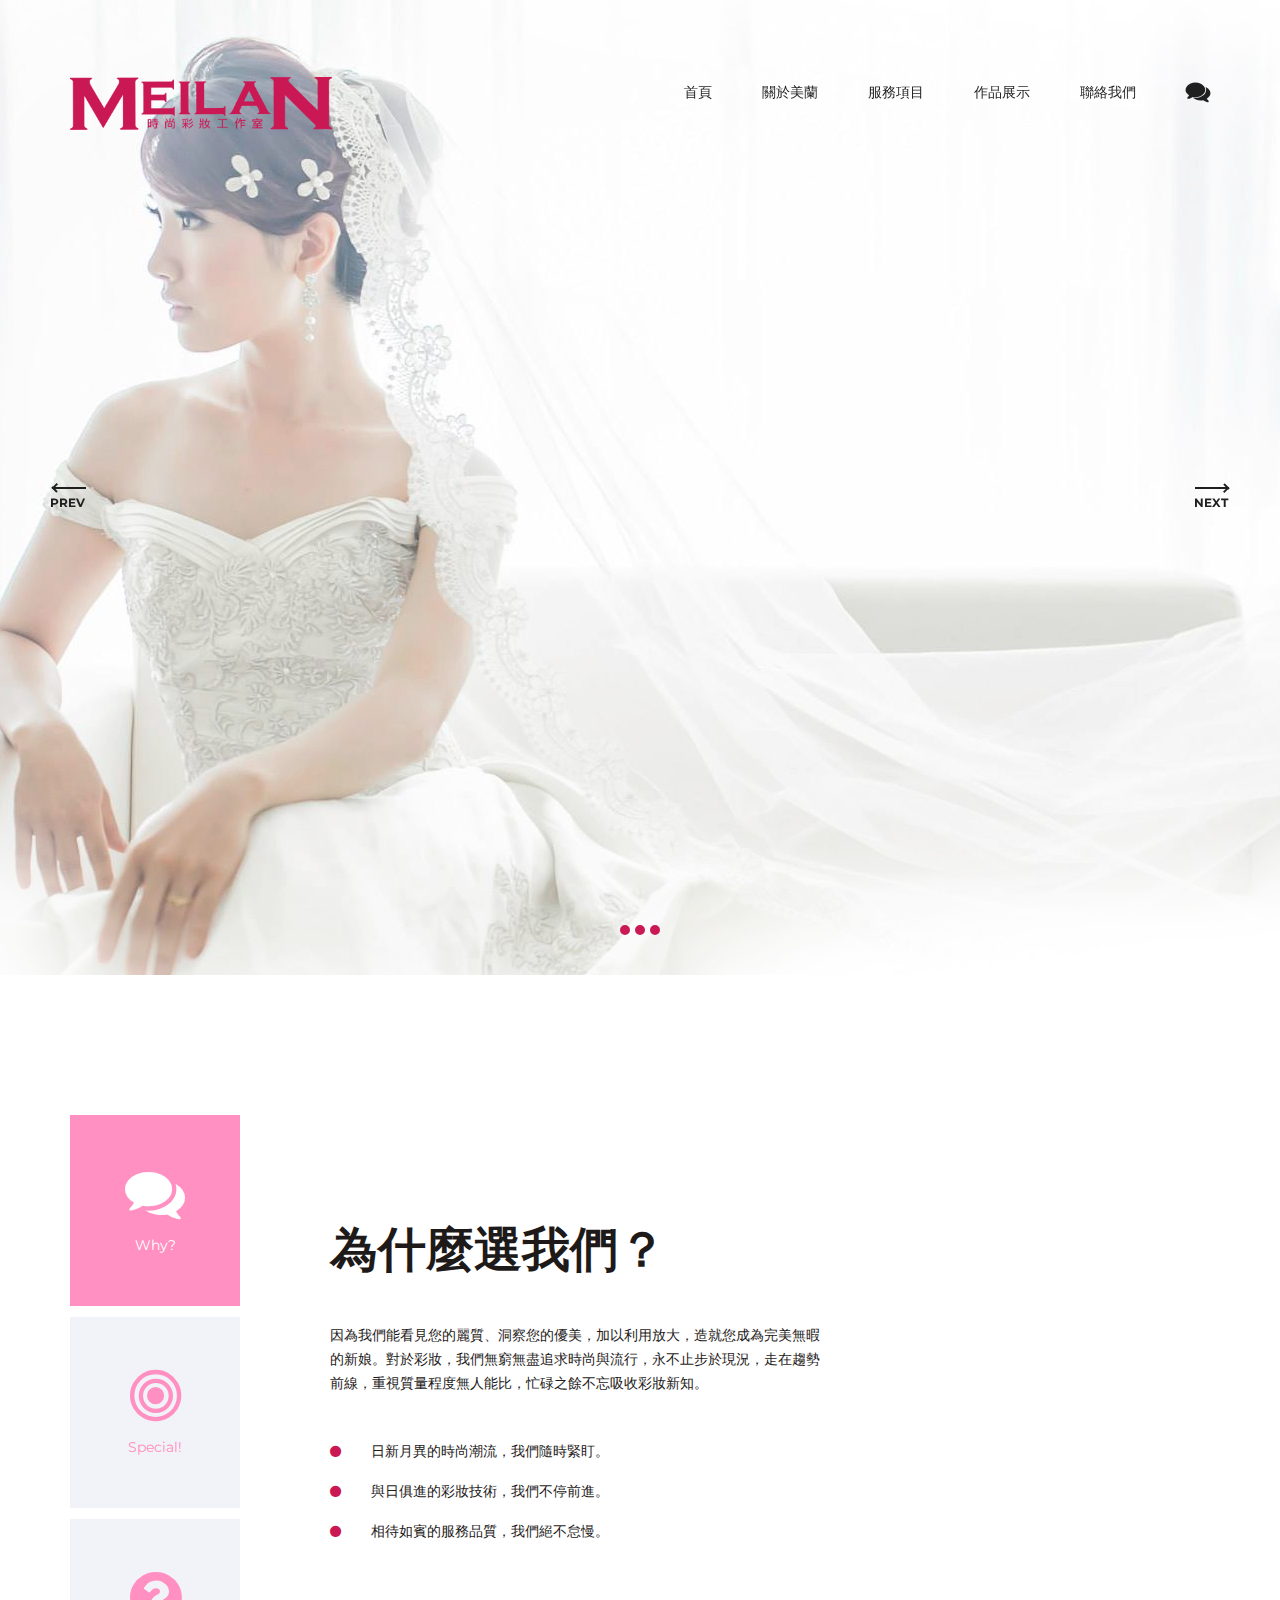
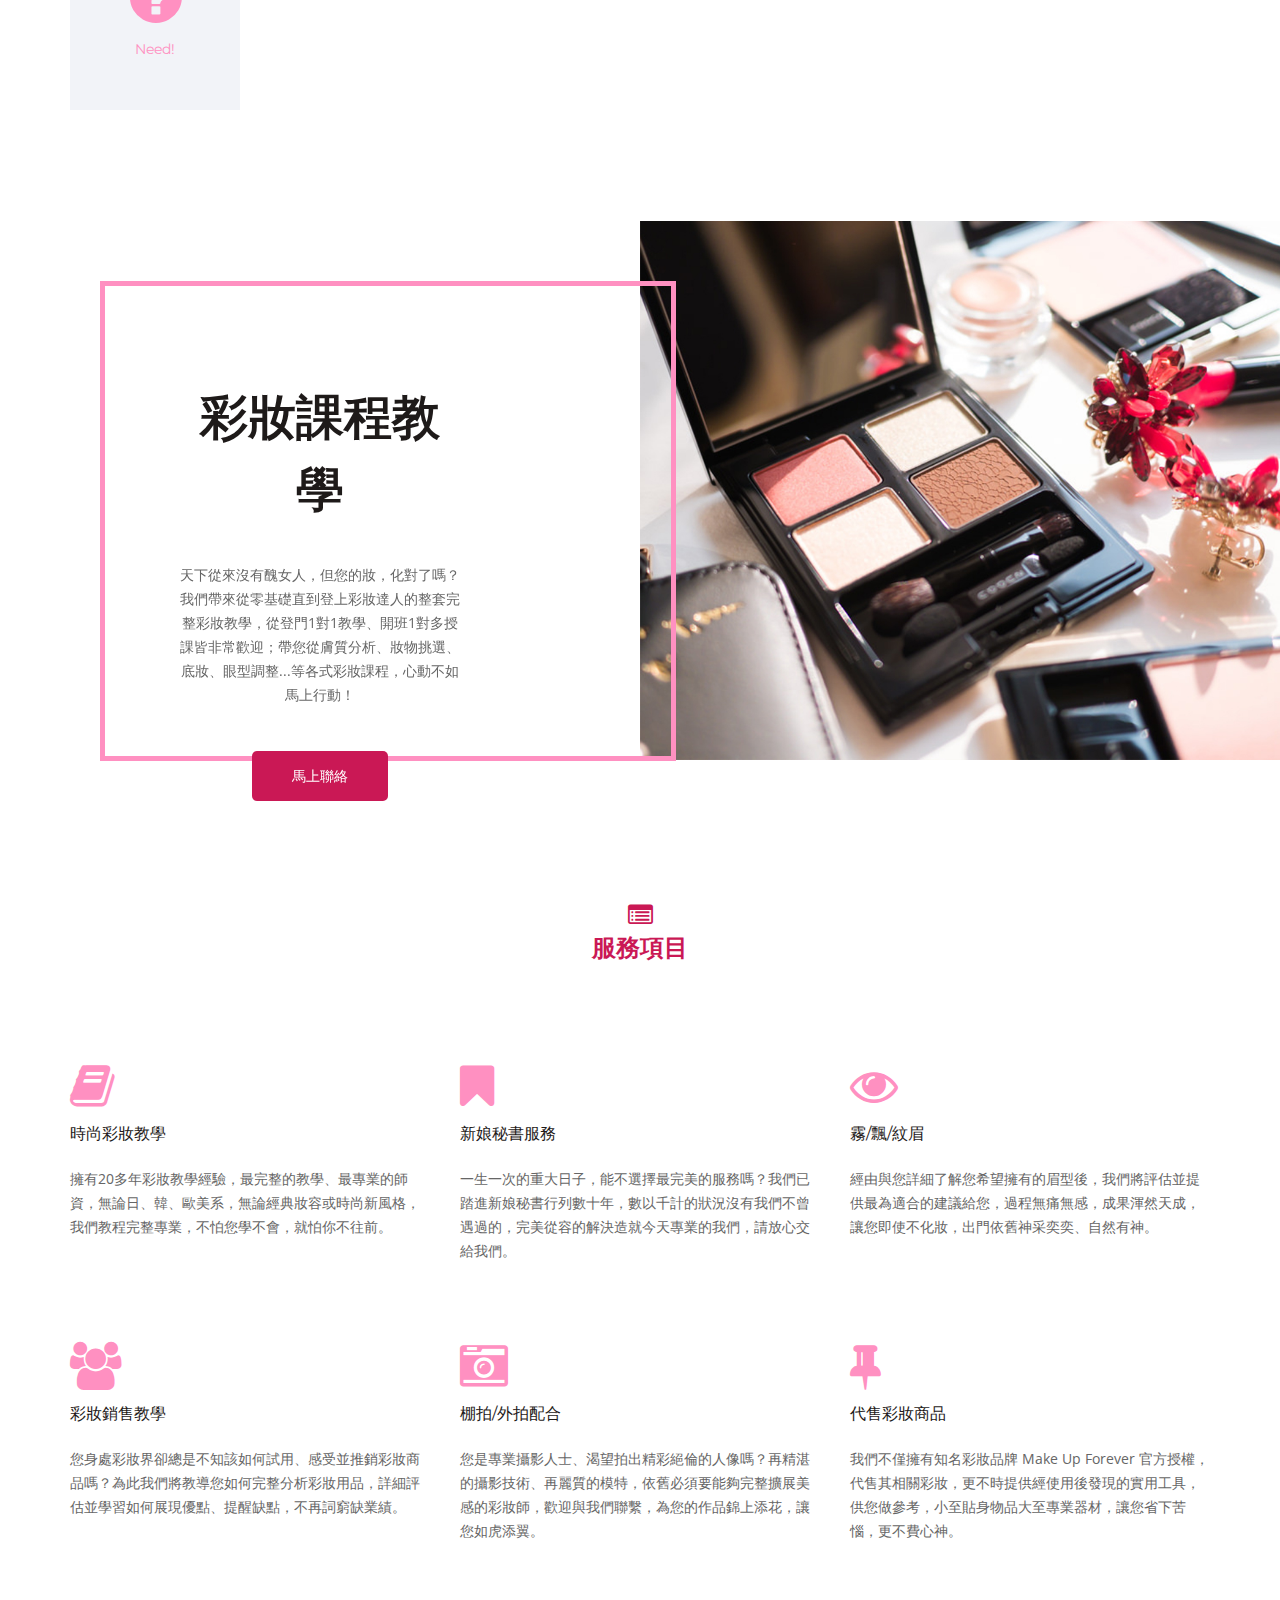
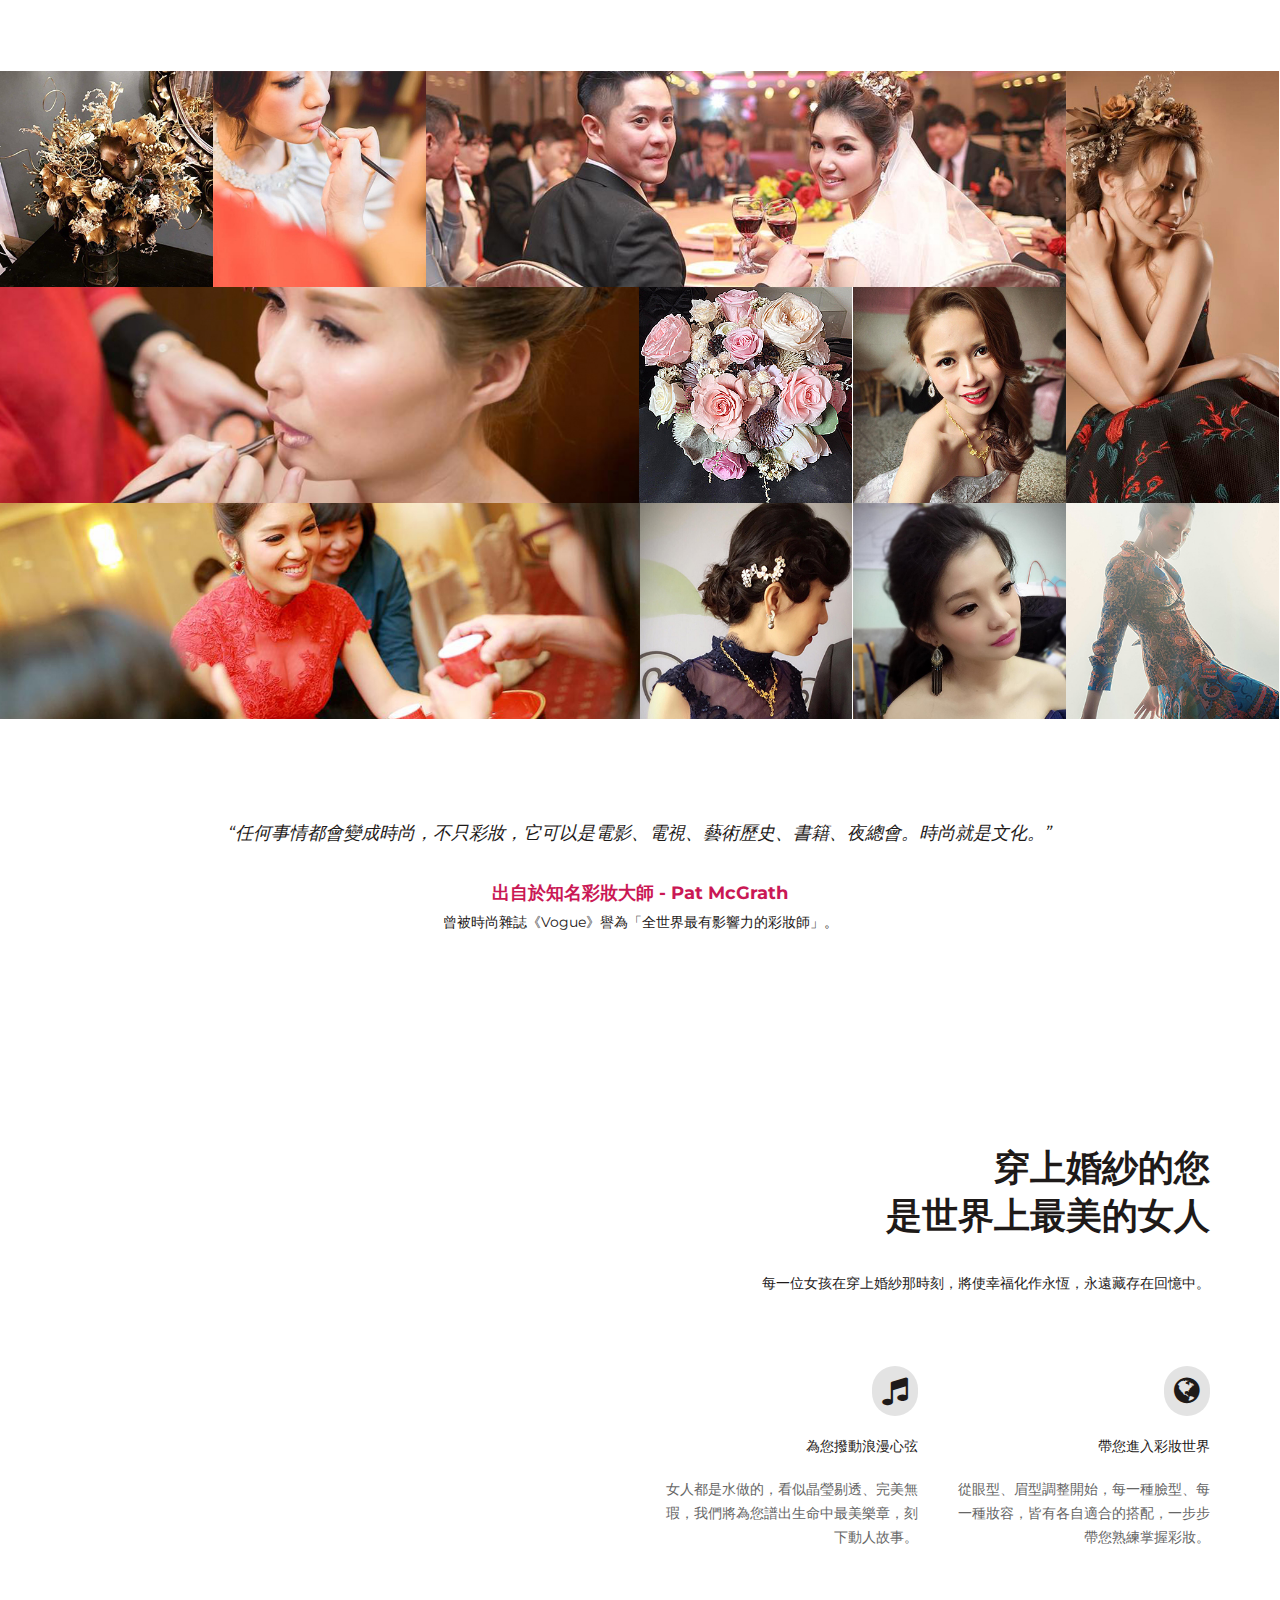
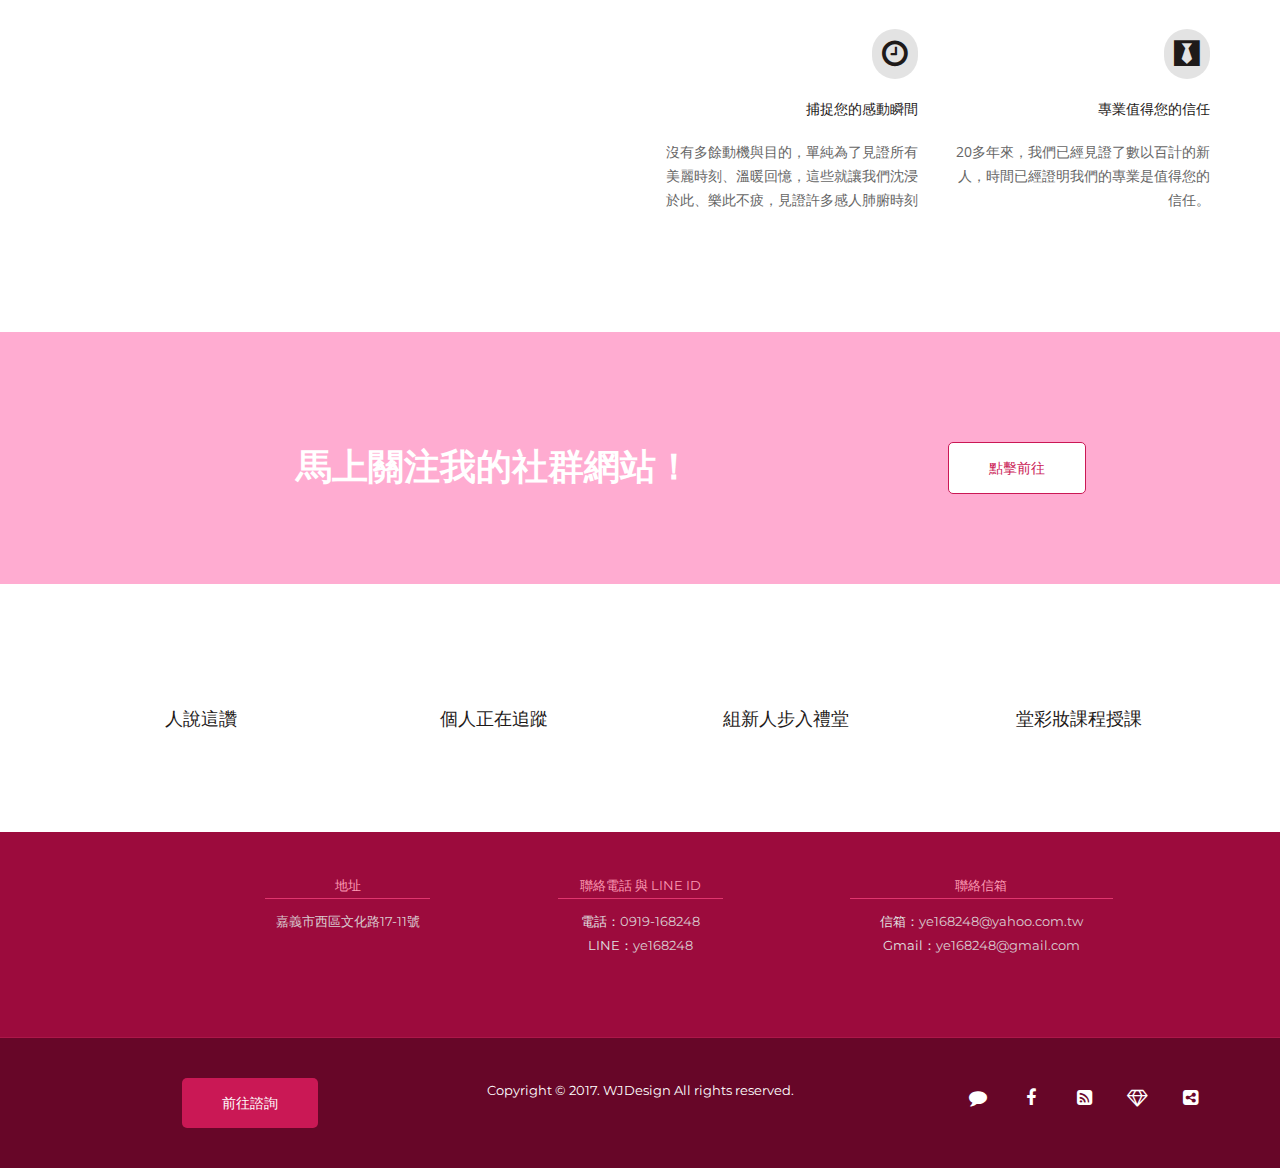
==== index.html @ b815ce02 "v1.02.1 1.去除多餘連結 2.修正文字hover樣式" ====
﻿<!doctype html>
<html>

<head>

    <meta charset="utf-8">
    <meta http-equiv="X-UA-Compatible" content="IE=edge">
    <meta name="viewport" content="width=device-width, initial-scale=1, maximum-scale=1, user-scalable=0">
    <meta name="keywords" content="彩妝，新娘秘書，新秘，新娘，新秘彩妝，美蘭，美蘭國際">
    <meta name="description" content="給全台灣期待獨一無二的新娘最精緻柔體貼的服務。">
    
    <title>美蘭國際婚紗彩妝設計</title>
    
    <!-- FAVICON AND APPLE TOUCH -->
    <link rel="shortcut icon" href="favicon.png">
	<link rel="apple-touch-icon-precomposed" sizes="180x180" href="apple-touch-180x180.png">
    
    <!-- FONTS -->
    <link rel="stylesheet" href="https://fonts.googleapis.com/css?family=Montserrat:400,700|Open+Sans:300,300i,400,400i,700,700i"> 
    
    <!-- BOOTSTRAP CSS -->
    <link rel="stylesheet" href="assets/bootstrap/css/bootstrap.min.css"> 
    
    <!-- FONT AWESOME -->
    <link rel="stylesheet" href="assets/fonts/fontawesome/css/font-awesome.min.css">
	
	<!-- BERLIN ICONS -->
    <link rel="stylesheet" href="assets/fonts/berlin-icons/css/berlin-icons.css"> 
    
    <!-- FANCYBOX -->
    <link rel="stylesheet" href="assets/plugins/fancybox/jquery.fancybox.css">
	
	<!-- REVOLUTION SLIDER -->
    <link rel="stylesheet" href="assets/plugins/revolutionslider/css/settings.css">
	<link rel="stylesheet" href="assets/plugins/revolutionslider/css/layers.css">
	<link rel="stylesheet" href="assets/plugins/revolutionslider/css/navigation.css">
    
    <!-- OWL Carousel -->
    <link rel="stylesheet" href="assets/plugins/owl-carousel/owl.carousel.css">
	<link rel="stylesheet" href="assets/plugins/owl-carousel/owl.transitions.css">
	
	<!-- YOUTUBE PLAYER -->
    <link rel="stylesheet" href="assets/plugins/ytplayer/css/jquery.mb.YTPlayer.min.css">
    
    <!-- ANIMATIONS -->
    <link rel="stylesheet" href="assets/plugins/animations/animate.min.css">
    
    <!-- CUSTOM & PAGES STYLE -->
    <link rel="stylesheet" href="assets/css/custom.css">
    <link rel="stylesheet" href="assets/css/pages-style.css">
    
    <!-- STYLE SWITCHER -->
    <link rel="stylesheet" href="assets/plugins/theme-options/theme-options.css">  
    
    <!-- ALTERNATIVE STYLES -->
    <link rel="stylesheet" href="#" data-style="styles">
    

</head>

<body>

	<div id="main-container">
        
        <!-- HEADER -->
        <header id="header">
            
            <div class="container">
                <div class="row">
                    <div class="col-sm-3">
                        
                        <!-- LOGO -->
						<div id="logo">
							<a href="index.html">
								<img src="assets/images/logo.png" alt="">
							</a>
						</div><!-- LOGO -->
                        
                    </div><!-- col -->
                    <div class="col-sm-9">
						
						<!-- MENU --> 
                        <nav>
                            <a id="mobile-menu-button" href="#">=</a>           
                            <ul class="menu clearfix" id="menu">
                                <li><a href="index.html">首頁</a></li>
                                <li><a href="" data-toggle="modal" data-target="#sliderModal">關於美蘭</a></li>
								<li><a href="#section-2">服務項目</a></li>
								<li><a href="#isotope">作品展示</a></li>
								<li><a href="#section-6">聯絡我們</a></li>
								<li class="search">
									<a href="#" class="" data-toggle="modal" data-target="#myModal"><i class="fa fa-comments"></i></a>
									<!-- <div id="search-form-container"> -->
										<!-- <form action="#" id="search-form">
											<iframe src="https://docs.google.com/forms/d/e/1FAIpQLSfN4t8MAKmDRzywm40Zom-I-PSuwtNmtee_IhpUbeAs1rxovg/viewform?embedded=true" width="760" height="500" frameborder="0" marginheight="0" marginwidth="0">載入中…</iframe> -->
											<!-- <input type="search" placeholder="Enter keywords..." name="search" id="search">
											<input type="submit" value="" id="search-submit"> -->
										<!-- </form> -->
									<!-- </div> -->
								</li>
                            </ul>
                    	</nav>
                    
                    </div><!-- col -->
                </div><!-- row -->
            </div><!-- container -->    
                    
        </header><!-- HEADER -->
        
        <!-- CONTENT -->
        
		<div id="page-content">

			<div class="rev_slider_wrapper">
                <div class="rev_slider" data-version="5.0">
                    <ul>
						
                        <li data-transition="fade">
						
							<img src="images/index/revolution-slider/1920x975-1.jpg" alt="">

							<!-- <div class="tp-caption"
								 data-x="left"
								 data-y="bottom"
								 data-speed="700"
								 data-start="1000"
								 data-voffset="-80"
								 data-hoffset="-355"
								 data-transform_in="opacity:0;s:400;"
                                 data-transform_out="opacity:0;s:400;">
								 <img src="images/index/revolution-slider/slide-1-image-1.png" alt="">
							</div> -->
						
							<div class="tp-caption subtitle"
								 data-x="right"
								 data-y="370"
								 data-speed="700"
								 data-start="1400"
								 data-hoffset="60"
								 data-transform_in="y:-100px;opacity:0;s:400;"
                                 data-transform_out="y:-100px;opacity:0;s:400;">
								 時尚美學
							</div>
							
							<div class="tp-caption subtitle2"
								 data-x="right"
								 data-y="490"
								 data-speed="700"
								 data-start="1800"
								 data-hoffset="60"
								 data-transform_in="y:100px;opacity:0;s:400;"
                                 data-transform_out="y:100px;opacity:0;s:400;">
								 共譜唯美的世紀婚禮
							</div>
							
							<div class="tp-caption title tp-resizeme"
								 data-x="right"
								 data-y="420"
								 data-speed="700"
								 data-start="2200"
								 data-hoffset="60"
								 data-transform_in="x:[105%];z:0;rX:45deg;rY:0deg;rZ:90deg;sX:1;sY:1;skX:0;skY:0;s:400;e:Power4.easeInOut;" 
								 data-transform_out="y:[100%];s:1000;e:Power2.easeInOut;s:1000;e:Power2.easeInOut;" 
								 data-mask_in="x:0px;y:0px;s:inherit;e:inherit;" 
								 data-mask_out="x:inherit;y:inherit;s:inherit;e:inherit;" 
								 data-splitin="chars" 
								 data-splitout="none" 
								 data-responsive_offset="on" 
								 data-elementdelay="0.05">
								 完美呈現夢幻妝感
							</div>
						
							<div class="tp-caption tp-shape tp-shapewrapper  tp-resizeme"
								 id="shape-1-layer" 
								 data-x="right" 
								 data-y="310" 
								 data-speed="700"
								 data-start="2500"
								 data-hoffset="30"
								 data-width="735"
								 data-height="260"
								 data-whitespace="nowrap"
								 data-transform_idle="o:1;"
								 data-transform_in="x:-450px;opacity:0;s:400;"
                                 data-transform_out="opacity:0;s:400;"
								 data-responsive_offset="on" 
							 
								style="z-index: 9;
								background-color: transparent;">		
							</div>
							
							<div class="tp-caption"
								 data-x="right"
								 data-y="590"
								 data-speed="700"
								 data-start="3500"
								 data-hoffset="30"
								 data-transform_in="y:100px;opacity:0;s:400;"
                                 data-transform_out="y:100px;opacity:0;s:400;">
								 <a class="btn btn-default" data-toggle="modal" data-target="#sliderModal">詳細內容</a>
							</div>
                                                        
                        </li>
						<li data-transition="fade">
						
							<img src="images/index/revolution-slider/1920x975-2.jpg" alt="">

							<div class="tp-caption subtitle"
								 data-x="right"
								 data-y="340"
								 data-speed="700"
								 data-start="1000"
								 data-hoffset="30"
								 data-transform_in="y:-100px;opacity:0;s:400;"
                                 data-transform_out="y:-100px;opacity:0;s:400;">
								 量身打造
							</div>
							
							<div class="tp-caption text text-right"
								 data-x="right"
								 data-y="470"
								 data-speed="700"
								 data-start="1400"
								 data-hoffset="30"
								 data-transform_in="y:100px;opacity:0;s:400;"
                                 data-transform_out="y:100px;opacity:0;s:400;">
								 每個女孩，都有屬於自己的故事。<br/>
								 而每個故事，都值得被呵護對待。<br/>
								 請放心牽起我們，讓我們細心寫下您的故事。
							</div>
							
							<div class="tp-caption title-large tp-resizeme"
								 data-x="right"
								 data-y="380"
								 data-speed="700"
								 data-start="1000"
								 data-hoffset="30"
								 data-transform_in="x:[105%];z:0;rX:45deg;rY:0deg;rZ:90deg;sX:1;sY:1;skX:0;skY:0;s:400;e:Power4.easeInOut;" 
								 data-transform_out="y:[100%];s:1000;e:Power2.easeInOut;s:1000;e:Power2.easeInOut;" 
								 data-mask_in="x:0px;y:0px;s:inherit;e:inherit;" 
								 data-mask_out="x:inherit;y:inherit;s:inherit;e:inherit;" 
								 data-splitin="chars" 
								 data-splitout="none" 
								 data-responsive_offset="on" 
								 data-elementdelay="0.05">
								 塑造最美新娘
							</div>

							<div class="tp-caption"
								 data-x="right"
								 data-y="590"
								 data-speed="700"
								 data-start="2500"
								 data-hoffset="30"
								 data-transform_in="y:100px;opacity:0;s:400;"
                                 data-transform_out="y:100px;opacity:0;s:400;">
								 <a class="btn btn-default" data-toggle="modal" data-target="#sliderModal">詳細內容</a>
							</div>
                                                        
                        </li>
						<li data-transition="fade">
						
							<img src="images/index/revolution-slider/1920x975-3.jpg" alt="">

							<!-- <div class="tp-caption"
								 data-x="right"
								 data-y="bottom"
								 data-hoffset="-200"
								 data-speed="700"
								 data-start="1000"
								 data-transform_in="opacity:0;s:400;"
                                 data-transform_out="opacity:0;s:400;">
								 <img src="images/index/revolution-slider/slide-3-image-1.png" alt="">
							</div> -->
							
							<div class="tp-caption subtitle"
								 data-x="left"
								 data-y="340"
								 data-speed="700"
								 data-start="1500"
								 data-hoffset="30"
								 data-transform_in="y:-100px;opacity:0;s:400;"
                                 data-transform_out="y:-100px;opacity:0;s:400;">
								 動人樂章
							</div>

							<div class="tp-caption title-large tp-resizeme"
								 data-x="left"
								 data-y="400"
								 data-speed="700"
								 data-start="1200"
								 data-hoffset="30"
								 data-transform_in="x:[105%];z:0;rX:45deg;rY:0deg;rZ:90deg;sX:1;sY:1;skX:0;skY:0;s:400;e:Power4.easeInOut;" 
								 data-transform_out="y:[100%];s:1000;e:Power2.easeInOut;s:1000;e:Power2.easeInOut;" 
								 data-mask_in="x:0px;y:0px;s:inherit;e:inherit;" 
								 data-mask_out="x:inherit;y:inherit;s:inherit;e:inherit;" 
								 data-splitin="chars" 
								 data-splitout="none" 
								 data-responsive_offset="on" 
								 data-elementdelay="0.05">
								 讓我們攜手創造
							</div>

							<div class="tp-caption"
								 data-x="left"
								 data-y="555"
								 data-speed="700"
								 data-start="2500"
								 data-hoffset="30"
								 data-transform_in="y:100px;opacity:0;s:400;"
                                 data-transform_out="y:100px;opacity:0;s:400;">
								 <a class="btn btn-default" data-toggle="modal" data-target="#sliderModal">詳細內容</a>
							</div>
                                                        
                        </li>
						
					</ul>
				</div><!-- rev_slider -->
			</div><!-- rev_slider_wrapper -->
			
			<section class="full-section parallax" id="section-1" data-stellar-background-ratio="0.1">
			
				<div class="full-section-container">
					
					<div class="container">
						<div class="row">
							<div class="col-md-8">
								
								<div class="vertical-tabs">
								
									<div class="row">
										<div class="col-sm-3">
									
											<ul class="nav nav-tabs">
												<li class="active">
													<a data-toggle="tab" href="#tab-2-1">
														<i class="fa fa-comments"></i>
														<h6>Why?</h6>
													</a>
												</li>
												<li>
													<a data-toggle="tab" href="#tab-2-2">
														<i class="fa fa-bullseye"></i>
														<h6>Special!</h6>
													</a>
												</li>
												<li>
												<a data-toggle="tab" href="#tab-2-3">
													<i class="fa fa-question-circle"></i>
													<h6>Need!</h6>
												</a>
												</li>
											</ul>  
										
										</div><!-- col -->
										<div class="col-sm-offset-1 col-sm-8">
					
											<div class="tab-content">
												<div id="tab-2-1" class="tab-pane fade in active">
													
													<br>
													
													<br>
											
													<h1>為什麼選我們？</h1>
													
													<br>
													
													<p>因為我們能看見您的麗質、洞察您的優美，加以利用放大，造就您成為完美無暇的新娘。對於彩妝，我們無窮無盡追求時尚與流行，永不止步於現況，走在趨勢前線，重視質量程度無人能比，忙碌之餘不忘吸收彩妝新知。</p>

													<br>
													
													<ul class="bullet-list">
														<li>日新月異的時尚潮流，我們隨時緊盯。</li>
														<li>與日俱進的彩妝技術，我們不停前進。</li>
														<li>相待如賓的服務品質，我們絕不怠慢。</li>
													</ul>
														
												</div><!-- tab-pane -->
												<div id="tab-2-2" class="tab-pane fade">
													
													<br>
													
													<br>
											
													<h1>獨一無二的你</h1>
													
													<br>
													
													<p>每一位新娘，都有獨一無二的故事、獨一無二的願望、獨一無二的未來，為了如此獨特的您，我們也將全力獻上獨一無二的服務、獨一無二的造型、獨一無二的回憶給您。</p>
														
												</div><!-- tab-pane -->
												<div id="tab-2-3" class="tab-pane fade">   
													
													<br>
													
													<br>
											
													<h1>彩妝須知</h1>
													
													<br>
													
													<p>彩妝設計師告訴你，你必須：</p>
													
													<br>
													
													<ul class="bullet-list">
														<li>先觀察、再分析，才上妝</li>
														<li>每日至少1小時觀看國外彩妝資訊。</li>
														<li>減少使用修圖軟體，以真實妝感紀錄下自己能力的累積</li>
													</ul>
													
												</div><!-- tab-pane -->
											</div><!-- tab-content -->
											
										</div><!-- col -->
									</div><!-- row -->
								
								</div><!-- vertical-tabs -->
							
							</div><!-- col -->
						</div><!-- row -->
					</div><!-- container -->
					
				</div><!-- full-section-container -->
				
			</section><!-- full-section -->
			
			<div class="owl-carousel custom-content">
			
				<section id="section-2">

					<div class="slider-left-side">
		
						<h1>彩妝課程教學</h1>
						
						<br>
						
						<p>天下從來沒有醜女人，但您的妝，化對了嗎？<br/>我們帶來從零基礎直到登上彩妝達人的整套完整彩妝教學，從登門1對1教學、開班1對多授課皆非常歡迎；帶您從膚質分析、妝物挑選、底妝、眼型調整...等各式彩妝課程，心動不如馬上行動！</p>
						
						<br>
						
						<a class="btn btn-default" href="#" data-toggle="modal" data-target="#myModal">馬上聯絡</a>

					</div><!-- slider-left-side -->
					
					<div class="slider-right-side">
							
						<img alt="" src="images/index/1045x880-1.jpg">
					
					</div> <!-- slider-right-side -->		

				</section>
			
				<section id="section-3">

					<div class="slider-left-side">
		
						<h1>新娘秘書服務</h1>
						
						<br>
						
						<p>"在這一生一次的重大日子裡，不許任何意外打擾您"，從事10多年專業的老師從頭為您打理，隨時待命保護您、呵護您，任何狀況全都在我們掌控之中，請放心將自己交給我們。</p>
						
						<br>
						
						<a class="btn btn-default" href="#" data-toggle="modal" data-target="#myModal">馬上聯絡</a>

					</div><!-- slider-left-side -->
					
					<div class="slider-right-side">
							
						<img alt="" src="images/index/1045x880-2.jpg">
					
					</div> <!-- slider-right-side -->		

				</section>
			
				<section id="section-4">
						
					<div class="slider-left-side">
		
						<h1>霧眉&紋眉</h1>
						
						<br>
						
						<p>常常被認為妝前無精打采嗎？或您天生眉毛毛流旺盛嗎？天生旺盛的眉毛，毛根大多較粗較硬，導致眉毛過度死黑；無論您是否不化妝就非常無神，又或是毛流狂妄不受控，我們都能為您找到最為適合的眉型，搭配無痛感麻藥，讓您即刻擁有完美眉型。</p>
						<!-- <p>"工欲善其事，必先利其器"，無論您身在新娘秘書行列、又或是自行練習操作、甚至僅個人使用，再好的功夫依舊需要得心應手的工具才能發揮，但茫茫彩妝工具，什麼好什麼壞呢？為此我們不定時的提供謹慎篩選後的優質物品給您作參考，小至貼身物品大至專業器材，讓您省下苦惱，更不費心神。</p> -->
						
						<br>
						
						<a class="btn btn-default" href="#" data-toggle="modal" data-target="#myModal">馬上聯絡</a>

					</div><!-- slider-left-side -->
					
					<div class="slider-right-side">
							
						<img src="images/index/1045x880-3.jpg" alt="">
					
					</div> <!-- slider-right-side -->		

				</section><!-- full-section -->
			
			</div><!-- owl-carousel -->
			
			<br>
			
			<br>
			
			<br>
			
			<div class="container">
                <div class="row">
                    <div class="col-sm-12">
						
						<div class="headline">
						
							<i class="fa fa-list-alt"></i>
							<h3>服務項目</h3>
							
						</div><!-- headline -->
					
					</div><!-- col -->
				</div><!-- row -->
			</div><!-- container -->
			
			<div class="container">
                <div class="row">
                    <div class="col-sm-4">
						
						<div class="service-box style-1">
							
							<i class="fa fa-book"></i>
							
							<div class="service-box-content">
							
								<h5><a>時尚彩妝教學</a></h5>
								
								<p>擁有20多年彩妝教學經驗，最完整的教學、最專業的師資，無論日、韓、歐美系，無論經典妝容或時尚新風格，我們教程完整專業，不怕您學不會，就怕你不往前。</p>
							
							</div><!-- service-box-content -->
							
						</div><!-- service-box -->
					
					</div><!-- col -->
					 <div class="col-sm-4">
						
						<div class="service-box style-1">
							
							<i class="fa fa-bookmark"></i>
							
							<div class="service-box-content">
							
								<h5><a>新娘秘書服務</a></h5>
								
								<p>一生一次的重大日子，能不選擇最完美的服務嗎？我們已踏進新娘秘書行列數十年，數以千計的狀況沒有我們不曾遇過的，完美從容的解決造就今天專業的我們，請放心交給我們。</p>
							
							</div><!-- service-box-content -->
							
						</div><!-- service-box -->
					
					</div><!-- col -->
					 <div class="col-sm-4">
						
						<div class="service-box style-1">
							
							<i class="fa fa-eye"></i>
							
							<div class="service-box-content">
							
								<h5><a>霧/飄/紋眉</a></h5>
								
								<p>經由與您詳細了解您希望擁有的眉型後，我們將評估並提供最為適合的建議給您，過程無痛無感，成果渾然天成，讓您即使不化妝，出門依舊神采奕奕、自然有神。</p>
							
							</div><!-- service-box-content -->
							
						</div><!-- service-box -->
					
					</div><!-- col -->
				</div><!-- row -->
				
				<div class="row">
                    <div class="col-sm-4">
						
						<div class="service-box style-1">
							
							<i class="fa fa-users"></i>
							
							<div class="service-box-content">
							
								<h5><a>彩妝銷售教學</a></h5>
								
								<p>您身處彩妝界卻總是不知該如何試用、感受並推銷彩妝商品嗎？為此我們將教導您如何完整分析彩妝用品，詳細評估並學習如何展現優點、提醒缺點，不再詞窮缺業績。</p>
							
							</div><!-- service-box-content -->
							
						</div><!-- service-box -->
					
					</div><!-- col -->
					 <div class="col-sm-4">
						
						<div class="service-box style-1">
							
							<i class="fa fa-camera-retro"></i>
							
							<div class="service-box-content">
							
								<h5><a>棚拍/外拍配合</a></h5>
								
								<p>您是專業攝影人士、渴望拍出精彩絕倫的人像嗎？再精湛的攝影技術、再麗質的模特，依舊必須要能夠完整擴展美感的彩妝師，歡迎與我們聯繫，為您的作品錦上添花，讓您如虎添翼。</p>
							
							</div><!-- service-box-content -->
							
						</div><!-- service-box -->
					
					</div><!-- col -->
					<div class="col-sm-4">
						
						<div class="service-box style-1">
							
							<i class="fa fa-thumb-tack"></i>
							
							<div class="service-box-content">
							
								<h5><a>代售彩妝商品</a></h5>
								
								<p>我們不僅擁有知名彩妝品牌 Make Up Forever 官方授權，代售其相關彩妝，更不時提供經使用後發現的實用工具，供您做參考，小至貼身物品大至專業器材，讓您省下苦惱，更不費心神。</p>
							
							</div><!-- service-box-content -->
							
						</div><!-- service-box -->
					
					</div><!-- col -->
				</div><!-- row -->
			</div><!-- container -->
			
			<br>
			<br>
			
			<div id="isotope" class="isotope">
				
				<div class="isotope-item item-width-1">
					
					<div class="portfolio-item">
							
						<div class="portfolio-item-thumbnail">
								
							<img src="images/portfolio/345x350-1.jpg" alt="">
							
							<div class="portfolio-item-hover">
								
								<a class="fancybox zoom-action" href="images/portfolio/345x350-1.jpg">+</a>
								
								<div class="portfolio-item-description">
									
									<h4><a class="fancybox" href="images/portfolio/345x350-1.jpg">花藝作品</a></h4>
									
									<h6>Flower Gallery</h6>
									
								</div><!-- portfolio-item-description -->
								
							</div><!-- portfolio-item-hover -->
							
						</div><!-- portfolio-item-thumbnail -->

					</div><!-- portfolio-item -->
				
				</div><!-- isotope-item -->

				<div class="isotope-item item-width-1">

					<div class="portfolio-item">
							
						<div class="portfolio-item-thumbnail">
								
							<img src="images/portfolio/345x350-2.jpg" alt="">
							
							<div class="portfolio-item-hover">
								
								<a class="fancybox zoom-action" href="images/portfolio/345x350-2.jpg">+</a>
								
								<div class="portfolio-item-description">
									
									<h4><a class="fancybox" href="images/portfolio/345x350-2.jpg">彩妝教學</a></h4>
									
									<h6>Makeup Lesson</h6>
									
								</div><!-- portfolio-item-description -->
								
							</div><!-- portfolio-item-hover -->
							
						</div><!-- portfolio-item-thumbnail -->

					</div><!-- portfolio-item -->
				
				</div><!-- isotope-item -->
				
				<div class="isotope-item item-width-3">
					
					<div class="portfolio-item">
							
						<div class="portfolio-item-thumbnail">
								
							<img src="images/portfolio/1035x350-1.jpg" alt="">
							
							<div class="portfolio-item-hover">
								
								<a class="fancybox zoom-action" href="images/portfolio/1035x350-1.jpg">+</a>
								
								<div class="portfolio-item-description">
									
									<h4><a class="fancybox" href="images/portfolio/1035x350-1.jpg">中式婚禮</a></h4>
									
									<h6>Chinese Wedding</h6>
									
								</div><!-- portfolio-item-description -->
								
							</div><!-- portfolio-item-hover -->
							
						</div><!-- portfolio-item-thumbnail -->

					</div><!-- portfolio-item -->
				
				</div><!-- isotope-item -->
				
				<div class="isotope-item item-width-1">
					
					<div class="portfolio-item">
							
						<div class="portfolio-item-thumbnail">
								
							<img src="images/portfolio/345x700-1.jpg" alt="">
							
							<div class="portfolio-item-hover">
								
								<a class="fancybox zoom-action" href="images/portfolio/345x700-1.jpg">+</a>
								
								<div class="portfolio-item-description">
									
									<h4><a class="fancybox" href="images/portfolio/345x700-1.jpg">棚拍作品</a></h4>
									
									<h6>Studio Shoot</h6>
									
								</div><!-- portfolio-item-description -->
								
							</div><!-- portfolio-item-hover -->
							
						</div><!-- portfolio-item-thumbnail -->

					</div><!-- portfolio-item -->
				
				</div><!-- isotope-item -->
				
				<div class="isotope-item item-width-3">
					
					<div class="portfolio-item">
							
						<div class="portfolio-item-thumbnail">
								
							<img src="images/portfolio/1035x350-3.jpg" alt="">
							
							<div class="portfolio-item-hover">
								
								<a class="fancybox zoom-action" href="images/portfolio/1035x350-3.jpg">+</a>
								
								<div class="portfolio-item-description">
									
									<h4><a class="fancybox" href="images/portfolio/1035x350-3.jpg">彩妝教學</a></h4>
									
									<h6>Makeup Lesson</h6>
									
								</div><!-- portfolio-item-description -->
								
							</div><!-- portfolio-item-hover -->
							
						</div><!-- portfolio-item-thumbnail -->

					</div><!-- portfolio-item -->
				
				</div><!-- isotope-item -->
				
				<div class="isotope-item item-width-1">
					
					<div class="portfolio-item">
							
						<div class="portfolio-item-thumbnail">
								
							<img src="images/portfolio/345x350-3.jpg" alt="">
							
							<div class="portfolio-item-hover">
								
								<a class="fancybox zoom-action" href="images/portfolio/345x350-3.jpg">+</a>
								
								<div class="portfolio-item-description">
									
									<h4><a class="fancybox" href="images/portfolio/345x350-3.jpg">花藝作品</a></h4>
									
									<h6>Flower Gallery</h6>
									
								</div><!-- portfolio-item-description -->
								
							</div><!-- portfolio-item-hover -->
							
						</div><!-- portfolio-item-thumbnail -->

					</div><!-- portfolio-item -->
				
				</div><!-- isotope-item -->
				
				<div class="isotope-item item-width-1">
					
					<div class="portfolio-item">
							
						<div class="portfolio-item-thumbnail">
								
							<img src="images/portfolio/345x350-4.jpg" alt="">
							
							<div class="portfolio-item-hover">
								
								<a class="fancybox zoom-action" href="images/portfolio/345x350-4.jpg">+</a>
								
								<div class="portfolio-item-description">
									
									<h4><a class="fancybox" href="images/portfolio/345x350-4.jpg">中式婚禮</a></h4>
									
									<h6>Chinese Wedding</h6>
									
								</div><!-- portfolio-item-description -->
								
							</div><!-- portfolio-item-hover -->
							
						</div><!-- portfolio-item-thumbnail -->

					</div><!-- portfolio-item -->
				
				</div><!-- isotope-item -->
				
				<div class="isotope-item item-width-1">
					
					<div class="portfolio-item">
							
						<div class="portfolio-item-thumbnail">
								
							<img src="images/portfolio/345x350-5.jpg" alt="">
							
							<div class="portfolio-item-hover">
								
								<a class="fancybox zoom-action" href="images/portfolio/345x350-5.jpg">+</a>
								
								<div class="portfolio-item-description">
									
									<h4><a class="fancybox" href="images/portfolio/345x350-5.jpg">歐式妝髮</a></h4>
									
									<h6>Europe Style</h6>
									
								</div><!-- portfolio-item-description -->
								
							</div><!-- portfolio-item-hover -->
							
						</div><!-- portfolio-item-thumbnail -->

					</div><!-- portfolio-item -->
				
				</div><!-- isotope-item -->
				
				<div class="isotope-item item-width-1">
					
					<div class="portfolio-item">
							
						<div class="portfolio-item-thumbnail">
								
							<img src="images/portfolio/345x350-6.jpg" alt="">
							
							<div class="portfolio-item-hover">
								
								<a class="fancybox zoom-action" href="images/portfolio/345x350-6.jpg">+</a>
								
								<div class="portfolio-item-description">
									
									<h4><a class="fancybox" href="images/portfolio/345x350-6.jpg">日韓妝髪</a></h4>
									
									<h6>Japanese Style</h6>
									
								</div><!-- portfolio-item-description -->
								
							</div><!-- portfolio-item-hover -->
							
						</div><!-- portfolio-item-thumbnail -->

					</div><!-- portfolio-item -->
				
				</div><!-- isotope-item -->
				
				<div class="isotope-item item-width-1">
					
					<div class="portfolio-item">
							
						<div class="portfolio-item-thumbnail">
								
							<img src="images/portfolio/345x350-7.jpg" alt="">
							
							<div class="portfolio-item-hover">
								
								<a class="fancybox zoom-action" href="images/portfolio/345x350-7.jpg">+</a>
								
								<div class="portfolio-item-description">
									
									<h4><a class="fancybox" href="images/portfolio/345x350-7.jpg">攝影作品</a></h4>
									
									<h6>Shooting Gallery</h6>
									
								</div><!-- portfolio-item-description -->
								
							</div><!-- portfolio-item-hover -->
							
						</div><!-- portfolio-item-thumbnail -->

					</div><!-- portfolio-item -->
				
				</div><!-- isotope-item -->
				
				<div class="isotope-item item-width-3">
					
					<div class="portfolio-item">
							
						<div class="portfolio-item-thumbnail">
								
							<img src="images/portfolio/1035x350-4.jpg" alt="">
							
							<div class="portfolio-item-hover">
								
								<a class="fancybox zoom-action" href="images/portfolio/1035x350-4.jpg">+</a>
								
								<div class="portfolio-item-description">
									
									<h4><a class="fancybox" href="images/portfolio/1035x350-4.jpg">中式婚禮</a></h4>
									
									<h6>Chinese Wedding</h6>
									
								</div><!-- portfolio-item-description -->
								
							</div><!-- portfolio-item-hover -->
							
						</div><!-- portfolio-item-thumbnail -->

					</div><!-- portfolio-item -->
				
				</div><!-- isotope-item -->

			</div><!-- isotope -->
			
			<br>
			
			<br>
			
			<div class="container">
                <div class="row">
                    <div class="col-sm-offset-1 col-sm-10">
						
						<div class="testimonial">													

							<blockquote>
							
								<h4>“任何事情都會變成時尚，不只彩妝，它可以是電影、電視、藝術歷史、書籍、夜總會。時尚就是文化。”</h4>
							
							</blockquote>
							
							<h4>出自於知名彩妝大師 - Pat McGrath</h4>
							
							<h6>曾被時尚雜誌《Vogue》譽為「全世界最有影響力的彩妝師」。</h6>
							
						</div><!-- testimonial -->
					
					</div><!-- col -->
				</div><!-- row -->
			</div><!-- container -->
			
			<section class="full-section parallax" id="section-5" data-stellar-background-ratio="0.2">
			
				<div class="full-section-container">
					
					<div class="container">
						<div class="row">
							<div class="col-md-offset-6 col-md-6 text-right">
							
								<h2 class="text-uppercase">穿上婚紗的您<br/>是世界上最美的女人</h2>
								
								<br>
								
								<h6>每一位女孩在穿上婚紗那時刻，將使幸福化作永恆，永遠藏存在回憶中。</h6>

							</div><!-- col -->
							
						</div><!-- row -->
					</div><!-- container -->
					
					<br>
					
					<br>
					
					<br>
					
					<div class="container">
						<div class="row">
							<div class="col-md-offset-6 col-md-3 col-sm-6">
								
								<div class="service-box style-2">
							
									<i class="fa fa-music"></i>
									
									<div class="service-box-content">
									
										<h6><a>為您撥動浪漫心弦</a></h6>
										
										<p>女人都是水做的，看似晶瑩剔透、完美無瑕，我們將為您譜出生命中最美樂章，刻下動人故事。</p>
									
									</div><!-- service-box-content -->
									
								</div><!-- service-box -->
								
								<div class="service-box style-2">
							
									<i class="fa fa-clock-o"></i>
									
									<div class="service-box-content">
									
										<h6><a>捕捉您的感動瞬間</a></h6>
										
										<p>沒有多餘動機與目的，單純為了見證所有美麗時刻、溫暖回憶，這些就讓我們沈浸於此、樂此不疲，見證許多感人肺腑時刻</p>
									
									</div><!-- service-box-content -->
									
								</div><!-- service-box -->
					
							</div><!-- col -->
							<div class="col-md-3 col-sm-6">
							
								<div class="service-box style-2">
							
									<i class="fa fa-globe"></i>
									
									<div class="service-box-content">
									
										<h6><a>帶您進入彩妝世界</a></h6>
										
										<p>從眼型、眉型調整開始，每一種臉型、每一種妝容，皆有各自適合的搭配，一步步帶您熟練掌握彩妝。</p>
									
									</div><!-- service-box-content -->
									
								</div><!-- service-box -->
								
								<div class="service-box style-2">
							
									<i class="fa fa-black-tie"></i>
									
									<div class="service-box-content">
									
										<h6><a>專業值得您的信任</a></h6>
										
										<p>20多年來，我們已經見證了數以百計的新人，時間已經證明我們的專業是值得您的信任。</p>
									
									</div><!-- service-box-content -->
									
								</div><!-- service-box -->

							</div><!-- col -->
						</div><!-- row -->
					</div><!-- container -->
					
				</div><!-- full-section-container -->
				
			</section><!-- full-section -->
			
			<section class="full-section dark-section parallax" id="section-6" data-stellar-background-ratio="0.2">
				
				<div class="full-section-overlay-color"></div>
				
				<div class="full-section-container">
					
					<div class="container">
						<div class="row">
							<div class="col-sm-9">
								
								<h2 class="text-uppercase">馬上關注我的社群網站！</h2>
							
							</div><!-- col -->
							<div class="col-sm-3">
								
								<a class="btn btn-white" href="https://www.facebook.com/ye168248/" target="_blank">點擊前往</a>
							
							</div><!-- col -->
						</div><!-- row -->
					</div><!-- container -->
					
				</div><!-- full-section-container -->
				
			</section><!-- full-section -->
			
			<div class="container">
                <div class="row">
                    <div class="col-sm-3">
						
						<div class="counter">
							
							<div class="counter-value" data-value="1154"></div>
							
							<div class="counter-details">
								<h4>人說這讚</h4>
							</div><!-- counter-details -->
							
						</div><!-- counter -->
					
					</div><!-- col -->
					<div class="col-sm-3">
						
						<div class="counter">
							
							<div class="counter-value" data-value="1529"></div>
							
							<div class="counter-details">
								<h4>個人正在追蹤</h4>
							</div><!-- counter-details -->
							
						</div><!-- counter -->
					
					</div><!-- col -->
					<div class="col-sm-3">
						
						<div class="counter">
							
							<div class="counter-value" data-value="193"></div>
							
							<div class="counter-details">
								<h4>組新人步入禮堂</h4>
							</div><!-- counter-details -->
							
						</div><!-- counter -->
					
					</div><!-- col -->
					<div class="col-sm-3">
						
						<div class="counter">
							
							<div class="counter-value" data-value="132"></div>
							
							<div class="counter-details">
								<h4>堂彩妝課程授課</h4>
							</div><!-- counter-details -->
							
						</div><!-- counter -->
					
					</div><!-- col -->
				</div><!-- row -->
			</div><!-- container -->
			
			<br>
			
			<br>

        </div><!-- PAGE CONTENT -->
          
		<!-- FOOTER TOP -->
        <!-- <div id="footer-top">
            
            <div class="container">
				<div class="row">
					<div class="col-sm-12">
						
						<div class="widget widget-text">
							
							<p class="text-center last">
								<a class="logo" href="index.html">Berlin</a>
							</p>
							
						</div>
						
					</div>
				</div>
			</div>
            
        </div> -->
		  
        <!-- FOOTER -->
        <div id="footer">
            
            <div class="container">
				<div class="row">
					<div class="col-sm-offset-2 col-sm-2 text-center">
						
						<div class="widget widget-contact">
															
							<h6 class="widget-title">地址</h6>
							
							<ul>
								<li><a href="https://goo.gl/maps/hNTek6jLAED2" target="_blank">嘉義市西區文化路17-11號</a></li>
							</ul>
							
						</div><!-- widget-contact -->
						
					</div><!-- col -->
					<div class="col-sm-offset-1 col-sm-2 text-center">
						
						<div class="widget widget-contact ">
															
							<h6 class="widget-title">聯絡電話 與 Line ID</h6>
							
							<ul>
								<li>電話：<a href="tel:0919168248" target="_blank">0919-168248</a></li>
								<li>LINE：<a href="http://line.naver.jp/ti/p/eilpzzzQJ_" target="_blank">ye168248</a></li>
							</ul>
							
						</div><!-- widget-contact -->
						
					</div><!-- col -->
					<div class="col-sm-offset-1 col-sm-3 text-center">
						
						<div class="widget widget-contact">
															
							<h6 class="widget-title">聯絡信箱</h6>
							
							<ul>
								<li>信箱：<a href="mailto:ye168248@yahoo.com.tw">ye168248@yahoo.com.tw</a></li>
								<li>Gmail：<a href="mailto:ye168248@gmail.com">ye168248@gmail.com</a></li>
							</ul>
							
						</div><!-- widget-contact -->
						
					</div><!-- col -->
				</div><!-- row -->
			</div><!-- container -->
            
        </div><!-- FOOTER -->
		
		<!-- FOOTER BOTTOM -->
        <div id="footer-bottom">
            
            <div class="container">
				<div class="row">
					<div class="col-sm-4 text-center">
						
						<!-- Trigger the modal with a button -->
						<a class="btn btn-default" href="#" data-toggle="modal" data-target="#myModal">前往諮詢</a>

						<!-- Modal -->

						<!-- sliderModal -->
						<div id="sliderModal" class="modal fade" role="dialog">
							<div class="modal-dialog">
								<div class="modal-content">
									<div class="modal-header">
										<button type="button" class="close" data-dismiss="modal">&times;</button>
										<h3>關於美蘭</h3>
									</div>
									<div class="modal-body">
										<div class="col-xs-12 col-sm-4">
											<img src="images/about/about-us.jpg" alt="" class="img-responsive">
										</div>
										<div class="col-xs-12 col-sm-8">
											<h4>知名彩妝達人-<a href="https://www.facebook.com/lan168248">葉美蘭(小蘭老師)</a></h4>
											<ul class="aboutList">
												<li>擁有30多年的彩妝和教學經驗</li>
												<li>馬來西亞沙巴SHIELA.L特聘講師</li>
												<li>馬來西亞吉隆坡DE VOUGE WEDDING GALLERY AND ACADEMY講師</li>
												<li>台灣嘉義慶生堂專業彩妝顧問</li>
												<li>台灣嘉義幸福花嫁專業彩妝老師</li>
												<li>新娘物語雜誌寫真彩妝師</li>
											</ul>
										</div>
									</div>
									<div class="modal-footer">
										<button type="button" class="btn btn-default" data-dismiss="modal">Close</button>
									</div>
								</div>
							</div>
						</div>

						<div id="myModal" class="modal fade" role="dialog">
						
						  <div class="modal-dialog">

							<div class="modal-content">
							  <!-- <div class="modal-header">
								<button type="button" class="close" data-dismiss="modal">&times;</button>
							  </div> -->
							  
							  <div class="modal-body">
								
								<iframe src="https://docs.google.com/forms/d/e/1FAIpQLSfN4t8MAKmDRzywm40Zom-I-PSuwtNmtee_IhpUbeAs1rxovg/viewform?embedded=true" width="760" height="500" frameborder="0" marginheight="0" marginwidth="0">載入中…</iframe>
								
							  </div><!-- modal-body -->
							  
							  <div class="modal-footer">
							  	<div class="social-media">
							
								<a class="google" href="http://line.naver.jp/ti/p/eilpzzzQJ_" target="_blank"><i class="fa fa-comment"></i></a>
								<a class="facebook" href="https://www.facebook.com/ye168248/" target="_blank"><i class="fa fa-facebook"></i></a>
								<a class="pinterest" href="http://ye168248.pixnet.net/blog" target="_blank"><i class="fa fa-rss-square"></i></a>
								<a class="youtube" href="https://www.marry.com.tw/studio-9012" target="_blank"><i class="fa fa-diamond"></i></a>
								<a class="twitter" href="http://www.easymakeup.com.tw/Secretary_index_mp_ye168248.html" target="_blank"><i class="fa fa-share-alt-square"></i></a>
							
							</div>
								<button type="button" class="btn btn-default" data-dismiss="modal">Close</button>
							  </div><!-- modal-footer -->
							  
							</div> <!-- modal-content -->

						  </div><!-- modal-dialog -->
						  
						</div><!-- modal -->
						
					</div><!-- col -->
					<div class="col-sm-4 text-center">
						
						<div class="widget widget-text">
	
							<div>
								<p class="last"><a target="_blank" href="https://wjdesign.github.io/wjdesign-project/">Copyright &copy; 2017. WJDesign All rights reserved.</a></p>
							</div>
							
						</div>
						
					</div><!-- col -->
					<div class="col-sm-4 text-right">
						
						<div class="widget widget-social">
	
							<div class="social-media">
							
								<a class="google" href="http://line.naver.jp/ti/p/eilpzzzQJ_" target="_blank"><i class="fa fa-comment"></i></a>
								<a class="facebook" href="https://www.facebook.com/ye168248/" target="_blank"><i class="fa fa-facebook"></i></a>
								<a class="pinterest" href="http://ye168248.pixnet.net/blog" target="_blank"><i class="fa fa-rss-square"></i></a>
								<a class="youtube" href="https://www.marry.com.tw/studio-9012" target="_blank"><i class="fa fa-diamond"></i></a>
								<a class="twitter" href="http://www.easymakeup.com.tw/Secretary_index_mp_ye168248.html" target="_blank"><i class="fa fa-share-alt-square"></i></a>
							
							</div><!-- social-media -->    
						
						</div><!-- widget-social -->
						
					</div><!-- col -->
				</div><!-- row -->
			</div><!-- container -->
            
        </div><!-- FOOTER BOTTOM -->
        
    </div><!-- MAIN CONTAINER -->
    
  
    <!-- GO TOP -->
    <a id="scroll-up"><i class="fa fa-chevron-up"></i></a>
    
    
    <!-- STYLE SWITCHER -->
    <div id="theme-options"></div>
    
    
    <!-- jQUERY -->
    <script src="assets/plugins/jquery/jquery-2.2.0.min.js"></script>
	
    <!-- BOOTSTRAP JS -->
    <script src="assets/bootstrap/js/bootstrap.min.js"></script>
    
    <!-- VIEWPORT -->
    <script src="assets/plugins/viewport/jquery.viewport.js"></script>
    
    <!-- MENU -->
	<script src="assets/plugins/menu/hoverIntent.js"></script>
    <script src="assets/plugins/menu/superfish.js"></script>
    
    <!-- FANCYBOX -->
    <script src="assets/plugins/fancybox/jquery.fancybox.pack.js"></script>
	
	<!-- REVOLUTION SLIDER -->
    <script src="assets/plugins/revolutionslider/js/jquery.themepunch.tools.min.js"></script>
    <script src="assets/plugins/revolutionslider/js/jquery.themepunch.revolution.min.js"></script>
	<script src="assets/plugins/revolutionslider/js/extensions/revolution.extension.actions.min.js"></script>
	<script src="assets/plugins/revolutionslider/js/extensions/revolution.extension.carousel.min.js"></script>
	<script src="assets/plugins/revolutionslider/js/extensions/revolution.extension.kenburn.min.js"></script>
	<script src="assets/plugins/revolutionslider/js/extensions/revolution.extension.layeranimation.min.js"></script>
	<script src="assets/plugins/revolutionslider/js/extensions/revolution.extension.migration.min.js"></script>
	<script src="assets/plugins/revolutionslider/js/extensions/revolution.extension.navigation.min.js"></script>
	<script src="assets/plugins/revolutionslider/js/extensions/revolution.extension.parallax.min.js"></script>
	<script src="assets/plugins/revolutionslider/js/extensions/revolution.extension.slideanims.min.js"></script>
	<script src="assets/plugins/revolutionslider/js/extensions/revolution.extension.video.min.js"></script>
	
    <!-- OWL Carousel -->
    <script src="assets/plugins/owl-carousel/owl.carousel.min.js"></script>
    
    <!-- PARALLAX -->
    <script src="assets/plugins/parallax/jquery.stellar.min.js"></script>
    
    <!-- ISOTOPE -->
    <script src="assets/plugins/isotope/imagesloaded.pkgd.min.js"></script>
    <script src="assets/plugins/isotope/isotope.pkgd.min.js"></script>
    
    <!-- PLACEHOLDER -->
    <script src="assets/plugins/placeholders/jquery.placeholder.min.js"></script>
    
    <!-- CONTACT FORM VALIDATE & SUBMIT -->
    <script src="assets/plugins/validate/jquery.validate.min.js"></script>
    <script src="assets/plugins/submit/jquery.form.min.js"></script>
    
    <!-- GOOGLE MAPS -->
    <!--<script src="http://maps.google.com/maps/api/js?sensor=false"></script>-->
    <!--<script src="assets/plugins/googlemaps/gmap3.min.js"></script>-->
    
    <!-- CHARTS -->
	<script src="assets/plugins/charts/jquery.easypiechart.min.js"></script>
	
	<!-- COUNTER -->
	<script src="assets/plugins/counter/jQuerySimpleCounter.js"></script>
	
	<!-- YOUTUBE PLAYER -->
    <script src="assets/plugins/ytplayer/jquery.mb.YTPlayer.min.js"></script>
    
    <!-- ANIMATIONS -->
    <script src="assets/plugins/animations/wow.min.js"></script>

    <!-- SCROLLTO -->
    <!-- <script src="assets/js/jquery.scrollTo.min.js"></script> -->
	
    <!-- CUSTOM JS -->
    <script src="assets/js/custom.js"></script>

</body>
    
</html>
---- assets/fonts/berlin-icons/css/berlin-icons.css ----
@font-face{font-family:berlin-icons;src:url(../fonts/berlin-icons.ttf?t8z8mp) format('truetype'),url(../fonts/berlin-icons.woff?t8z8mp) format('woff'),url(../fonts/berlin-icons.svg?t8z8mp#berlin-icons) format('svg');font-weight:400;font-style:normal}[class*=" berlin-icon-"],[class^=berlin-icon-]{font-family:berlin-icons!important;speak:none;font-style:normal;font-weight:400;font-variant:normal;text-transform:none;line-height:1;-webkit-font-smoothing:antialiased;-moz-osx-font-smoothing:grayscale}.berlin-icon-airplane1:before{content:"\e900"}.berlin-icon-airplane2:before{content:"\e901"}.berlin-icon-arrow:before{content:"\e902"}.berlin-icon-arrow1:before{content:"\e903"}.berlin-icon-auricular:before{content:"\e904"}.berlin-icon-back:before{content:"\e905"}.berlin-icon-backpack:before{content:"\e906"}.berlin-icon-bag:before{content:"\e907"}.berlin-icon-ball:before{content:"\e908"}.berlin-icon-bar1:before{content:"\e909"}.berlin-icon-bar2:before{content:"\e90a"}.berlin-icon-battery1:before{content:"\e90b"}.berlin-icon-battery2:before{content:"\e90c"}.berlin-icon-battery3:before{content:"\e90d"}.berlin-icon-battery4:before{content:"\e90e"}.berlin-icon-boat:before{content:"\e90f"}.berlin-icon-bolt:before{content:"\e910"}.berlin-icon-book1:before{content:"\e911"}.berlin-icon-book2:before{content:"\e912"}.berlin-icon-book3:before{content:"\e913"}.berlin-icon-book4:before{content:"\e914"}.berlin-icon-briefcase:before{content:"\e915"}.berlin-icon-business1:before{content:"\e916"}.berlin-icon-business12:before{content:"\e917"}.berlin-icon-calculator:before{content:"\e918"}.berlin-icon-calendar1:before{content:"\e919"}.berlin-icon-calendar2:before{content:"\e91a"}.berlin-icon-calendar3:before{content:"\e91b"}.berlin-icon-calendar4:before{content:"\e91c"}.berlin-icon-camera:before{content:"\e91d"}.berlin-icon-cart:before{content:"\e91e"}.berlin-icon-clip:before{content:"\e91f"}.berlin-icon-clipboard1:before{content:"\e920"}.berlin-icon-clipboard2:before{content:"\e921"}.berlin-icon-clock1:before{content:"\e922"}.berlin-icon-clock2:before{content:"\e923"}.berlin-icon-close3:before{content:"\e924"}.berlin-icon-cloud:before{content:"\e925"}.berlin-icon-command:before{content:"\e926"}.berlin-icon-compass1:before{content:"\e927"}.berlin-icon-compass2:before{content:"\e928"}.berlin-icon-computer:before{content:"\e929"}.berlin-icon-configuration:before{content:"\e92a"}.berlin-icon-contract:before{content:"\e92b"}.berlin-icon-cover:before{content:"\e92c"}.berlin-icon-credit:before{content:"\e92d"}.berlin-icon-cross1:before{content:"\e92e"}.berlin-icon-cross2:before{content:"\e92f"}.berlin-icon-cube:before{content:"\e930"}.berlin-icon-cup:before{content:"\e931"}.berlin-icon-cycle:before{content:"\e932"}.berlin-icon-dart:before{content:"\e933"}.berlin-icon-database:before{content:"\e934"}.berlin-icon-diary:before{content:"\e935"}.berlin-icon-dice:before{content:"\e936"}.berlin-icon-diskette:before{content:"\e937"}.berlin-icon-document:before{content:"\e938"}.berlin-icon-dolar:before{content:"\e939"}.berlin-icon-donwload:before{content:"\e93a"}.berlin-icon-double:before{content:"\e93b"}.berlin-icon-download:before{content:"\e93c"}.berlin-icon-email:before{content:"\e93d"}.berlin-icon-empty:before{content:"\e93e"}.berlin-icon-faq:before{content:"\e93f"}.berlin-icon-fence1:before{content:"\e940"}.berlin-icon-fence2:before{content:"\e941"}.berlin-icon-file:before{content:"\e942"}.berlin-icon-flag:before{content:"\e943"}.berlin-icon-flash:before{content:"\e944"}.berlin-icon-folded:before{content:"\e945"}.berlin-icon-folder1:before{content:"\e946"}.berlin-icon-folder2:before{content:"\e947"}.berlin-icon-form:before{content:"\e948"}.berlin-icon-full:before{content:"\e949"}.berlin-icon-gear:before{content:"\e94a"}.berlin-icon-gift:before{content:"\e94b"}.berlin-icon-graphic:before{content:"\e94c"}.berlin-icon-greek:before{content:"\e94d"}.berlin-icon-handbag1:before{content:"\e94e"}.berlin-icon-handbag2:before{content:"\e94f"}.berlin-icon-hanger1:before{content:"\e950"}.berlin-icon-hanger2:before{content:"\e951"}.berlin-icon-heart1:before{content:"\e952"}.berlin-icon-heart2:before{content:"\e953"}.berlin-icon-home:before{content:"\e954"}.berlin-icon-hot:before{content:"\e955"}.berlin-icon-idea:before{content:"\e956"}.berlin-icon-image:before{content:"\e957"}.berlin-icon-information1:before{content:"\e958"}.berlin-icon-information2:before{content:"\e959"}.berlin-icon-label:before{content:"\e95a"}.berlin-icon-lamp:before{content:"\e95b"}.berlin-icon-laptop:before{content:"\e95c"}.berlin-icon-letter:before{content:"\e95d"}.berlin-icon-light:before{content:"\e95e"}.berlin-icon-lightning:before{content:"\e95f"}.berlin-icon-line:before{content:"\e960"}.berlin-icon-location1:before{content:"\e961"}.berlin-icon-location2:before{content:"\e962"}.berlin-icon-magnifying:before{content:"\e963"}.berlin-icon-male:before{content:"\e964"}.berlin-icon-maths:before{content:"\e965"}.berlin-icon-microphone1:before{content:"\e966"}.berlin-icon-microphone2:before{content:"\e967"}.berlin-icon-mobile1:before{content:"\e968"}.berlin-icon-mobile2:before{content:"\e969"}.berlin-icon-money:before{content:"\e96a"}.berlin-icon-monitor:before{content:"\e96b"}.berlin-icon-mouse:before{content:"\e96c"}.berlin-icon-music1:before{content:"\e96d"}.berlin-icon-music2:before{content:"\e96e"}.berlin-icon-notebook:before{content:"\e96f"}.berlin-icon-notepad:before{content:"\e970"}.berlin-icon-ok:before{content:"\e971"}.berlin-icon-padlock1:before{content:"\e972"}.berlin-icon-padlock2:before{content:"\e973"}.berlin-icon-page1:before{content:"\e974"}.berlin-icon-page2:before{content:"\e975"}.berlin-icon-page3:before{content:"\e976"}.berlin-icon-painter1:before{content:"\e977"}.berlin-icon-painter2:before{content:"\e978"}.berlin-icon-painting:before{content:"\e979"}.berlin-icon-palm:before{content:"\e97a"}.berlin-icon-paperclip:before{content:"\e97b"}.berlin-icon-pennant:before{content:"\e97c"}.berlin-icon-phone:before{content:"\e97d"}.berlin-icon-photo:before{content:"\e97e"}.berlin-icon-picnic:before{content:"\e97f"}.berlin-icon-plane:before{content:"\e980"}.berlin-icon-plus:before{content:"\e981"}.berlin-icon-pointer:before{content:"\e982"}.berlin-icon-portfolio:before{content:"\e983"}.berlin-icon-power1:before{content:"\e984"}.berlin-icon-power2:before{content:"\e985"}.berlin-icon-present:before{content:"\e986"}.berlin-icon-printer1:before{content:"\e987"}.berlin-icon-printer2:before{content:"\e988"}.berlin-icon-pull:before{content:"\e989"}.berlin-icon-question:before{content:"\e98a"}.berlin-icon-radio:before{content:"\e98b"}.berlin-icon-recycle:before{content:"\e98c"}.berlin-icon-recycling:before{content:"\e98d"}.berlin-icon-road:before{content:"\e98e"}.berlin-icon-sailing:before{content:"\e98f"}.berlin-icon-search:before{content:"\e990"}.berlin-icon-security:before{content:"\e991"}.berlin-icon-settings1:before{content:"\e992"}.berlin-icon-settings2:before{content:"\e993"}.berlin-icon-shelving:before{content:"\e994"}.berlin-icon-shoemaker:before{content:"\e995"}.berlin-icon-shopping1:before{content:"\e996"}.berlin-icon-shopping2:before{content:"\e997"}.berlin-icon-shopping3:before{content:"\e998"}.berlin-icon-shopping4:before{content:"\e999"}.berlin-icon-simple1:before{content:"\e99a"}.berlin-icon-simple2:before{content:"\e99b"}.berlin-icon-simple3:before{content:"\e99c"}.berlin-icon-speech1:before{content:"\e99d"}.berlin-icon-speech2:before{content:"\e99e"}.berlin-icon-star1:before{content:"\e99f"}.berlin-icon-star2:before{content:"\e9a0"}.berlin-icon-star3:before{content:"\e9a1"}.berlin-icon-star4:before{content:"\e9a2"}.berlin-icon-suitcase1:before{content:"\e9a3"}.berlin-icon-suitcase2:before{content:"\e9a4"}.berlin-icon-suppository:before{content:"\e9a5"}.berlin-icon-tablet1:before{content:"\e9a6"}.berlin-icon-tablet2:before{content:"\e9a7"}.berlin-icon-tablet3:before{content:"\e9a8"}.berlin-icon-tablet4:before{content:"\e9a9"}.berlin-icon-tag:before{content:"\e9aa"}.berlin-icon-target1:before{content:"\e9ab"}.berlin-icon-target2:before{content:"\e9ac"}.berlin-icon-temple:before{content:"\e9ad"}.berlin-icon-text:before{content:"\e9ae"}.berlin-icon-thermometer1:before{content:"\e9af"}.berlin-icon-thermometer2:before{content:"\e9b0"}.berlin-icon-thought:before{content:"\e9b1"}.berlin-icon-three:before{content:"\e9b2"}.berlin-icon-tip:before{content:"\e9b3"}.berlin-icon-transmission:before{content:"\e9b4"}.berlin-icon-trash:before{content:"\e9b5"}.berlin-icon-tray:before{content:"\e9b6"}.berlin-icon-tree:before{content:"\e9b7"}.berlin-icon-tv:before{content:"\e9b8"}.berlin-icon-unlocked:before{content:"\e9b9"}.berlin-icon-upload:before{content:"\e9ba"}.berlin-icon-user:before{content:"\e9bb"}.berlin-icon-visitor:before{content:"\e9bc"}.berlin-icon-volume1:before{content:"\e9bd"}.berlin-icon-volume2:before{content:"\e9be"}.berlin-icon-waiting:before{content:"\e9bf"}.berlin-icon-walk:before{content:"\e9c0"}.berlin-icon-welldone:before{content:"\e9c1"}.berlin-icon-wheel:before{content:"\e9c2"}.berlin-icon-white1:before{content:"\e9c3"}.berlin-icon-white2:before{content:"\e9c4"}.berlin-icon-wifi:before{content:"\e9c5"}.berlin-icon-worldwide:before{content:"\e9c6"}
---- assets/plugins/revolutionslider/css/settings.css ----
/*-----------------------------------------------------------------------------

-	Revolution Slider 5.0 Default Style Settings -

Screen Stylesheet

version:   	5.0.0
date:      	18/03/15
author:		themepunch
email:     	info@themepunch.com
website:   	http://www.themepunch.com
-----------------------------------------------------------------------------*/


@font-face {
  font-family: 'revicons';
  src: url('../fonts/revicons/revicons.eot?5510888');
  src: url('../fonts/revicons/revicons.eot?5510888#iefix') format('embedded-opentype'),
       url('../fonts/revicons/revicons.woff?5510888') format('woff'),
       url('../fonts/revicons/revicons.ttf?5510888') format('truetype'),
       url('../fonts/revicons/revicons.svg?5510888#revicons') format('svg');
  font-weight: normal;
  font-style: normal;
}

 [class^="revicon-"]:before, [class*=" revicon-"]:before {
  font-family: "revicons";
  font-style: normal;
  font-weight: normal;
  speak: none;
  display: inline-block;
  text-decoration: inherit;
  width: 1em;
  margin-right: .2em;
  text-align: center; 

  /* For safety - reset parent styles, that can break glyph codes*/
  font-variant: normal;
  text-transform: none;

  /* fix buttons height, for twitter bootstrap */
  line-height: 1em;

  /* Animation center compensation - margins should be symmetric */
  /* remove if not needed */
  margin-left: .2em;

  /* you can be more comfortable with increased icons size */
  /* font-size: 120%; */

  /* Uncomment for 3D effect */
  /* text-shadow: 1px 1px 1px rgba(127, 127, 127, 0.3); */
}

.revicon-search-1:before { content: '\e802'; } /* '' */
.revicon-pencil-1:before { content: '\e831'; } /* '' */
.revicon-picture-1:before { content: '\e803'; } /* '' */
.revicon-cancel:before { content: '\e80a'; } /* '' */
.revicon-info-circled:before { content: '\e80f'; } /* '' */
.revicon-trash:before { content: '\e801'; } /* '' */
.revicon-left-dir:before { content: '\e817'; } /* '' */
.revicon-right-dir:before { content: '\e818'; } /* '' */
.revicon-down-open:before { content: '\e83b'; } /* '' */
.revicon-left-open:before { content: '\e819'; } /* '' */
.revicon-right-open:before { content: '\e81a'; } /* '' */
.revicon-angle-left:before { content: '\e820'; } /* '' */
.revicon-angle-right:before { content: '\e81d'; } /* '' */
.revicon-left-big:before { content: '\e81f'; } /* '' */
.revicon-right-big:before { content: '\e81e'; } /* '' */
.revicon-magic:before { content: '\e807'; } /* '' */
.revicon-picture:before { content: '\e800'; } /* '' */
.revicon-export:before { content: '\e80b'; } /* '' */
.revicon-cog:before { content: '\e832'; } /* '' */
.revicon-login:before { content: '\e833'; } /* '' */
.revicon-logout:before { content: '\e834'; } /* '' */
.revicon-video:before { content: '\e805'; } /* '' */
.revicon-arrow-combo:before { content: '\e827'; } /* '' */
.revicon-left-open-1:before { content: '\e82a'; } /* '' */
.revicon-right-open-1:before { content: '\e82b'; } /* '' */
.revicon-left-open-mini:before { content: '\e822'; } /* '' */
.revicon-right-open-mini:before { content: '\e823'; } /* '' */
.revicon-left-open-big:before { content: '\e824'; } /* '' */
.revicon-right-open-big:before { content: '\e825'; } /* '' */
.revicon-left:before { content: '\e836'; } /* '' */
.revicon-right:before { content: '\e826'; } /* '' */
.revicon-ccw:before { content: '\e808'; } /* '' */
.revicon-arrows-ccw:before { content: '\e806'; } /* '' */
.revicon-palette:before { content: '\e829'; } /* '' */
.revicon-list-add:before { content: '\e80c'; } /* '' */
.revicon-doc:before { content: '\e809'; } /* '' */
.revicon-left-open-outline:before { content: '\e82e'; } /* '' */
.revicon-left-open-2:before { content: '\e82c'; } /* '' */
.revicon-right-open-outline:before { content: '\e82f'; } /* '' */
.revicon-right-open-2:before { content: '\e82d'; } /* '' */
.revicon-equalizer:before { content: '\e83a'; } /* '' */
.revicon-layers-alt:before { content: '\e804'; } /* '' */
.revicon-popup:before { content: '\e828'; } /* '' */

							

/******************************
	-	BASIC STYLES		-
******************************/

.rev_slider_wrapper{
	position:relative;
	z-index: 0;
}


.rev_slider{
	position:relative;
	overflow:visible;
}

.tp-overflow-hidden { overflow:hidden;}

.tp-simpleresponsive img,
.rev_slider img{
	max-width:none !important;
	-moz-transition: none 0;
	-webkit-transition: none 0;
	-o-transition: none 0;
	transition: none 0;
	margin:0px;
	padding:0px;
	border-width:0px;
	border:none;
}

.rev_slider .no-slides-text{
	font-weight:bold;
	text-align:center;
	padding-top:80px;
}

.rev_slider >ul,
.rev_slider_wrapper >ul,
.tp-revslider-mainul >li,
.rev_slider >ul >li,
.rev_slider >ul >li:before,
.tp-revslider-mainul >li:before,
.tp-simpleresponsive >ul,
.tp-simpleresponsive >ul >li,
.tp-simpleresponsive >ul >li:before,
.tp-revslider-mainul >li,
.tp-simpleresponsive >ul >li{
	list-style:none !important;
	position:absolute;	
	margin:0px !important;
	padding:0px !important;
	overflow-x: visible;
	overflow-y: visible;
	list-style-type: none !important;
	background-image:none;
	background-position:0px 0px;
	text-indent: 0em;
	top:0px;left:0px;
}


.tp-revslider-mainul >li,
.rev_slider >ul >li,
.rev_slider >ul >li:before,
.tp-revslider-mainul >li:before,
.tp-simpleresponsive >ul >li,
.tp-simpleresponsive >ul >li:before,
.tp-revslider-mainul >li,
.tp-simpleresponsive >ul >li { 
	visibility:hidden; 
}

.tp-revslider-slidesli,
.tp-revslider-mainul	{	
	padding:0 !important; 
	margin:0 !important; 
	list-style:none !important;
}

.rev_slider li.tp-revslider-slidesli {
    position: absolute !important;
}



.rev_slider .tp-caption,
.rev_slider .caption 	{ 
	position:relative;  
	visibility:hidden; 
	white-space: nowrap;
	display: block;
}


.rev_slider .tp-mask-wrap .tp-caption,
.rev_slider .tp-mask-wrap *:last-child,
.wpb_text_column .rev_slider .tp-mask-wrap .tp-caption,
.wpb_text_column .rev_slider .tp-mask-wrap *:last-child{
	margin-bottom:0;

}

	
/* CAROUSEL FUNCTIONS */
.tp-carousel-wrapper {
	cursor:url(openhand.cur), move;
}
.tp-carousel-wrapper.dragged {
	cursor:url(closedhand.cur), move;
}

/* ADDED FOR SLIDELINK MANAGEMENT */
.tp-caption {
	z-index:1
}

.tp_inner_padding {	
	box-sizing:border-box;	
	-webkit-box-sizing:border-box;
	-moz-box-sizing:border-box;
	max-height:none !important;	
}


.tp-caption {	
	-moz-user-select: none;
	-khtml-user-select: none;
	-webkit-user-select: none;
	-o-user-select: none;	
	position:absolute;
	-webkit-font-smoothing: antialiased !important;
}



.tp-forcenotvisible,
.tp-hide-revslider,
.tp-caption.tp-hidden-caption {	
	visibility:hidden !important; 
	display:none !important
}

.rev_slider embed,
.rev_slider iframe,
.rev_slider object,
.rev_slider video {
	max-width: none !important
}






/**********************************************
	-	FULLSCREEN AND FULLWIDHT CONTAINERS	-
**********************************************/
.rev_slider_wrapper	{	width:100%;}

.fullscreen-container {	
	position:relative;
	padding:0;
}


.fullwidthbanner-container{
	position:relative;
	padding:0;
	overflow:hidden;
}

.fullwidthbanner-container .fullwidthabanner{
	width:100%;
	position:relative;
}



/*********************************
	-	SPECIAL TP CAPTIONS -
**********************************/

.tp-static-layers				{	
	position:absolute; z-index:505; top:0px;left:0px}


.tp-caption .frontcorner		{
	width: 0;
	height: 0;
	border-left: 40px solid transparent;
	border-right: 0px solid transparent;
	border-top: 40px solid #00A8FF;
	position: absolute;left:-40px;top:0px;
}

.tp-caption .backcorner		{
	width: 0;
	height: 0;
	border-left: 0px solid transparent;
	border-right: 40px solid transparent;
	border-bottom: 40px solid #00A8FF;
	position: absolute;right:0px;top:0px;
}

.tp-caption .frontcornertop		{
	width: 0;
	height: 0;
	border-left: 40px solid transparent;
	border-right: 0px solid transparent;
	border-bottom: 40px solid #00A8FF;
	position: absolute;left:-40px;top:0px;
}

.tp-caption .backcornertop		{
	width: 0;
	height: 0;
	border-left: 0px solid transparent;
	border-right: 40px solid transparent;
	border-top: 40px solid #00A8FF;
	position: absolute;right:0px;top:0px;
}
									
.tp-layer-inner-rotation {	
	position: relative !important;
}		


/***********************************************
	-	SPECIAL ALTERNATIVE IMAGE SETTINGS	-
***********************************************/

img.tp-slider-alternative-image	{	
	width:100%; height:auto;
}


/******************************
	-	IE8 HACKS	-
*******************************/
.noFilterClass {
	filter:none !important;
}


/********************************
	-	FULLSCREEN VIDEO	-
*********************************/

.rs-background-video-layer 		{	position: absolute;top:0px;left:0px; width:100%;height:100%;visibility: hidden;z-index: 0;}

.tp-caption.coverscreenvideo	{	width:100%;height:100%;top:0px;left:0px;position:absolute;}
.caption.fullscreenvideo,
.tp-caption.fullscreenvideo		{	left:0px; top:0px; position:absolute;width:100%;height:100%}

.caption.fullscreenvideo iframe,
.caption.fullscreenvideo video,
.tp-caption.fullscreenvideo iframe,
.tp-caption.fullscreenvideo iframe video	{ width:100% !important; height:100% !important; display: none}

.fullcoveredvideo video,
.fullscreenvideo video				{	background: #000}

.fullcoveredvideo .tp-poster		{	background-position: center center;background-size: cover;width:100%;height:100%;top:0px;left:0px}


.videoisplaying .html5vid .tp-poster	{	display: none}

.tp-video-play-button					{	
	background:#000;
	background:rgba(0,0,0,0.3);										
	border-radius:5px;-moz-border-radius:5px;-webkit-border-radius:5px;
	position: absolute;
	top: 50%;
	left: 50%;										
	color: #FFF;
	z-index: 3;
	margin-top: -25px;
	margin-left: -25px;
	line-height: 50px !important;
	text-align: center;
	cursor: pointer;
	width: 50px;
	height:50px;
	box-sizing: border-box;
	-moz-box-sizing: border-box;	
	display: inline-block;	
	vertical-align: top;
	z-index: 4;
	opacity: 0;
	-webkit-transition:opacity 300ms ease-out !important;
	-moz-transition:opacity 300ms ease-out !important;
	-o-transition:opacity 300ms ease-out !important;
	transition:opacity 300ms ease-out !important;				
}
.tp-caption .html5vid					{	width:100% !important; height:100% !important;}									
.tp-video-play-button i 				{	width:50px;height:50px; display:inline-block; text-align: center; vertical-align: top; line-height: 50px !important; font-size: 40px !important;}									
.tp-caption:hover .tp-video-play-button	{	opacity: 1;}
.tp-caption .tp-revstop					{	display:none; border-left:5px solid #fff !important; border-right:5px solid #fff !important;margin-top:15px !important;line-height: 20px !important;vertical-align: top; font-size:25px !important;}
.videoisplaying .revicon-right-dir		{	display:none}
.videoisplaying .tp-revstop				{	display:inline-block}

.videoisplaying  .tp-video-play-button			{	display:none}
.tp-caption:hover .tp-video-play-button 		{ 	display:block}

.fullcoveredvideo .tp-video-play-button			{	display:none !important}


.fullscreenvideo .fullscreenvideo video 		{	object-fit:contain !important;}

.fullscreenvideo .fullcoveredvideo video 		{	object-fit:cover !important;}

.tp-video-controls {
	position: absolute;
	bottom: 0;
	left: 0;
	right: 0;
	padding: 5px;
	opacity: 0;
	-webkit-transition: opacity .3s;
	-moz-transition: opacity .3s;
	-o-transition: opacity .3s;
	-ms-transition: opacity .3s;
	transition: opacity .3s;
	background-image: linear-gradient(bottom, rgb(0,0,0) 13%, rgb(50,50,50) 100%);
	background-image: -o-linear-gradient(bottom, rgb(0,0,0) 13%, rgb(50,50,50) 100%);
	background-image: -moz-linear-gradient(bottom, rgb(0,0,0) 13%, rgb(50,50,50) 100%);
	background-image: -webkit-linear-gradient(bottom, rgb(0,0,0) 13%, rgb(50,50,50) 100%);
	background-image: -ms-linear-gradient(bottom, rgb(0,0,0) 13%, rgb(50,50,50) 100%);
	background-image: -webkit-gradient(linear,left bottom,left top,color-stop(0.13, rgb(0,0,0)),color-stop(1, rgb(50,50,50)));	
	display:table;max-width:100%; overflow:hidden;box-sizing:border-box;-moz-box-sizing:border-box;-webkit-box-sizing:border-box;
}

.tp-caption:hover .tp-video-controls {	opacity: .9;}

.tp-video-button {
	background: rgba(0,0,0,.5);
	border: 0;
	color: #EEE;
	-webkit-border-radius: 3px;
	-moz-border-radius: 3px;
	-o-border-radius: 3px;
	border-radius: 3px;
	cursor:pointer;
	line-height:12px;
	font-size:12px;
	color:#fff;
	padding:0px;
	margin:0px;
	outline: none;
	}
.tp-video-button:hover 				{	cursor: pointer;}


.tp-video-button-wrap,
.tp-video-seek-bar-wrap,
.tp-video-vol-bar-wrap 				{ 	padding:0px 5px;display:table-cell; }

.tp-video-seek-bar-wrap				{	width:80%}
.tp-video-vol-bar-wrap				{	width:20%}

.tp-volume-bar,
.tp-seek-bar						{	width:100%; cursor: pointer;  outline:none; line-height:12px;margin:0; padding:0;}


.rs-fullvideo-cover					{	width:100%;height:100%;top:0px;left:0px;position: absolute; background:transparent;z-index:5;}




/********************************
	-	DOTTED OVERLAYS	-
*********************************/
.tp-dottedoverlay						{	background-repeat:repeat;width:100%;height:100%;position:absolute;top:0px;left:0px;z-index:3}
.tp-dottedoverlay.twoxtwo				{	background:url(../assets/gridtile.png)}
.tp-dottedoverlay.twoxtwowhite			{	background:url(../assets/gridtile_white.png)}
.tp-dottedoverlay.threexthree			{	background:url(../assets/gridtile_3x3.png)}
.tp-dottedoverlay.threexthreewhite		{	background:url(../assets/gridtile_3x3_white.png)}


/******************************
	-	SHADOWS		-
******************************/

.tp-shadowcover	{	width:100%;height:100%;top:0px;left:0px;background: #fff;position: absolute; z-index: -1;}
.tp-shadow1 {
	-webkit-box-shadow: 0 10px 6px -6px rgba(0,0,0,0.8);
	   -moz-box-shadow: 0 10px 6px -6px rgba(0,0,0,0.8);
	        box-shadow: 0 10px 6px -6px rgba(0,0,0,0.8);
}

.tp-shadow2:before, .tp-shadow2:after,
.tp-shadow3:before, .tp-shadow4:after
{
  z-index: -2;
  position: absolute;
  content: "";
  bottom: 10px;
  left: 10px;
  width: 50%;
  top: 85%;
  max-width:300px;
  background: transparent;
  -webkit-box-shadow: 0 15px 10px rgba(0,0,0,0.8);
  -moz-box-shadow: 0 15px 10px rgba(0,0,0,0.8);
  box-shadow: 0 15px 10px rgba(0,0,0,0.8);
  -webkit-transform: rotate(-3deg);
  -moz-transform: rotate(-3deg);
  -o-transform: rotate(-3deg);
  -ms-transform: rotate(-3deg);
  transform: rotate(-3deg);
}

.tp-shadow2:after,
.tp-shadow4:after
{
  -webkit-transform: rotate(3deg);
  -moz-transform: rotate(3deg);
  -o-transform: rotate(3deg);
  -ms-transform: rotate(3deg);
  transform: rotate(3deg);
  right: 10px;
  left: auto;
}

.tp-shadow5
{
  	position:relative;       
    -webkit-box-shadow:0 1px 4px rgba(0, 0, 0, 0.3), 0 0 40px rgba(0, 0, 0, 0.1) inset;
       -moz-box-shadow:0 1px 4px rgba(0, 0, 0, 0.3), 0 0 40px rgba(0, 0, 0, 0.1) inset;
            box-shadow:0 1px 4px rgba(0, 0, 0, 0.3), 0 0 40px rgba(0, 0, 0, 0.1) inset;
}
.tp-shadow5:before, .tp-shadow5:after
{
	content:"";
    position:absolute; 
    z-index:-2;
    -webkit-box-shadow:0 0 25px 0px rgba(0,0,0,0.6);
    -moz-box-shadow:0 0 25px 0px  rgba(0,0,0,0.6);
    box-shadow:0 0 25px 0px  rgba(0,0,0,0.6);
    top:30%;
    bottom:0;
    left:20px;
    right:20px;
    -moz-border-radius:100px / 20px;
    border-radius:100px / 20px;
}

/******************************
	-	BUTTONS	-
*******************************/

.tp-button{
	padding:6px 13px 5px;
	border-radius: 3px;
	-moz-border-radius: 3px;
	-webkit-border-radius: 3px;
	height:30px;
	cursor:pointer;
	color:#fff !important; text-shadow:0px 1px 1px rgba(0, 0, 0, 0.6) !important; font-size:15px; line-height:45px !important;
	font-family: arial, sans-serif; font-weight: bold; letter-spacing: -1px;
	text-decoration:none;
}

.tp-button.big	{	color:#fff; text-shadow:0px 1px 1px rgba(0, 0, 0, 0.6); font-weight:bold; padding:9px 20px; font-size:19px;  line-height:57px !important; }


.purchase:hover,
.tp-button:hover,
.tp-button.big:hover {	background-position:bottom, 15px 11px}

	
/*	BUTTON COLORS	*/

.tp-button.green, .tp-button:hover.green,
.purchase.green, .purchase:hover.green			{ background-color:#21a117; -webkit-box-shadow:  0px 3px 0px 0px #104d0b;        -moz-box-shadow:   0px 3px 0px 0px #104d0b;        box-shadow:   0px 3px 0px 0px #104d0b;  }

.tp-button.blue, .tp-button:hover.blue,
.purchase.blue, .purchase:hover.blue			{ background-color:#1d78cb; -webkit-box-shadow:  0px 3px 0px 0px #0f3e68;        -moz-box-shadow:   0px 3px 0px 0px #0f3e68;        box-shadow:   0px 3px 0px 0px #0f3e68}

.tp-button.red, .tp-button:hover.red,
.purchase.red, .purchase:hover.red				{ background-color:#cb1d1d; -webkit-box-shadow:  0px 3px 0px 0px #7c1212;        -moz-box-shadow:   0px 3px 0px 0px #7c1212;        box-shadow:   0px 3px 0px 0px #7c1212}

.tp-button.orange, .tp-button:hover.orange,
.purchase.orange, .purchase:hover.orange		{ background-color:#ff7700; -webkit-box-shadow:  0px 3px 0px 0px #a34c00;        -moz-box-shadow:   0px 3px 0px 0px #a34c00;        box-shadow:   0px 3px 0px 0px #a34c00}

.tp-button.darkgrey,.tp-button.grey,
.tp-button:hover.darkgrey,.tp-button:hover.grey,
.purchase.darkgrey, .purchase:hover.darkgrey	{ background-color:#555; -webkit-box-shadow:  0px 3px 0px 0px #222;        -moz-box-shadow:   0px 3px 0px 0px #222;        box-shadow:   0px 3px 0px 0px #222}

.tp-button.lightgrey, .tp-button:hover.lightgrey,
.purchase.lightgrey, .purchase:hover.lightgrey	{ background-color:#888; -webkit-box-shadow:  0px 3px 0px 0px #555;        -moz-box-shadow:   0px 3px 0px 0px #555;        box-shadow:   0px 3px 0px 0px #555}



/* TP BUTTONS DESKTOP SIZE */

.rev-btn,
.rev-btn:visited						{ 	outline:none !important; box-shadow:none !important; text-decoration: none !important; line-height: 44px; font-size: 17px; font-weight: 500; padding: 12px 35px; box-sizing:border-box;-moz-box-sizing:border-box;-webkit-box-sizing:border-box;  font-family: "Roboto", sans-serif;  cursor: pointer;}

.rev-btn.rev-uppercase,
.rev-btn.rev-uppercase:visited			{ 	text-transform: uppercase; letter-spacing: 1px; font-size: 15px; font-weight: 900; }

.rev-btn.rev-withicon i					{ 	font-size: 15px; font-weight: normal; position: relative; top: 0px; -webkit-transition: all 0.2s ease-out !important; -moz-transition: all 0.2s ease-out !important; -o-transition: all 0.2s ease-out !important; -ms-transition: all 0.2s ease-out !important; margin-left:10px !important;}

.rev-btn.rev-hiddenicon i				{ 	font-size: 15px; font-weight: normal; position: relative; top: 0px; -webkit-transition: all 0.2s ease-out !important; -moz-transition: all 0.2s ease-out !important; -o-transition: all 0.2s ease-out !important; -ms-transition: all 0.2s ease-out !important; opacity: 0; margin-left:0px !important; width:0px !important;  }
.rev-btn.rev-hiddenicon:hover i			{   opacity: 1 !important; margin-left:10px !important; width:auto !important;}

/* REV BUTTONS MEDIUM */
.rev-btn.rev-medium,
.rev-btn.rev-medium:visited				{	 line-height: 36px; font-size: 14px; padding: 10px 30px; }

.rev-btn.rev-medium.rev-withicon i		{ 	font-size: 14px; top: 0px; }

.rev-btn.rev-medium.rev-hiddenicon i	{ 	font-size: 14px; top: 0px; }


/* REV BUTTONS SMALL */
.rev-btn.rev-small,
.rev-btn.rev-small:visited				{	line-height: 28px; font-size: 12px; padding: 7px 20px; }

.rev-btn.rev-small.rev-withicon i		{	font-size: 12px; top: 0px; }

.rev-btn.rev-small.rev-hiddenicon i		{ 	font-size: 12px; top: 0px; }


/* ROUNDING OPTIONS */
.rev-maxround 							{ 	-webkit-border-radius: 30px; -moz-border-radius: 30px; border-radius: 30px; }
.rev-minround 							{ 	-webkit-border-radius: 3px; -moz-border-radius: 3px; border-radius: 3px; }	


/* BURGER BUTTON */
.rev-burger {
  position: relative;
  width: 60px;
  height: 60px;
  box-sizing: border-box;
  padding: 22px 0 0 14px;
  border-radius: 50%;
  border: 1px solid rgba(51,51,51,0.25);
  tap-highlight-color: transparent;
  cursor: pointer;
}
.rev-burger span {
  display: block;
  width: 30px;
  height: 3px;
  background: #333;
  transition: .7s;
  pointer-events: none;
  transform-style: flat !important;
}
.rev-burger span:nth-child(2) {
  margin: 3px 0;
}

#dialog_addbutton .rev-burger:hover :first-child,
.open .rev-burger :first-child,
.open.rev-burger :first-child {
  transform: translateY(6px) rotate(-45deg);
  -webkit-transform: translateY(6px) rotate(-45deg);
}
#dialog_addbutton .rev-burger:hover :nth-child(2),
.open .rev-burger :nth-child(2),
.open.rev-burger :nth-child(2) {
  transform: rotate(-45deg);
  -webkit-transform: rotate(-45deg);
  opacity: 0;
}
#dialog_addbutton .rev-burger:hover :last-child,
.open .rev-burger :last-child,
.open.rev-burger :last-child {
  transform: translateY(-6px) rotate(-135deg);
  -webkit-transform: translateY(-6px) rotate(-135deg);
}

.rev-burger.revb-white {
  border: 2px solid rgba(255,255,255,0.2);
}
.rev-burger.revb-white span {
  background: #fff;
}
.rev-burger.revb-whitenoborder {
  border: 0;
}
.rev-burger.revb-whitenoborder span {
  background: #fff;
}
.rev-burger.revb-darknoborder {
  border: 0;
}
.rev-burger.revb-darknoborder span {
  background: #333;
}

.rev-burger.revb-whitefull {
  background: #fff;
  border:none;
}

.rev-burger.revb-whitefull span {
	background:#333;
}

.rev-burger.revb-darkfull {
  background: #333;
  border:none;
}

.rev-burger.revb-darkfull span {
	background:#fff;
}


/* SCROLL DOWN BUTTON */
@-webkit-keyframes rev-ani-mouse {
	0% { opacity: 1;top: 29%;}
	15% {opacity: 1;top: 50%;}
	50% { opacity: 0;top: 50%;}
	100% { opacity: 0;top: 29%;}
}
@-moz-keyframes rev-ani-mouse {
	0% {opacity: 1;top: 29%;}
	15% {opacity: 1;top: 50%;}
	50% {opacity: 0;top: 50%;}
	100% {opacity: 0;top: 29%;}
}
@keyframes rev-ani-mouse {
	0% {opacity: 1;top: 29%;}
	15% {opacity: 1;top: 50%;}
	50% {opacity: 0;top: 50%;}
	100% {opacity: 0;top: 29%;}
}
.rev-scroll-btn {
	display: inline-block;
	position: relative;
	left: 0;
	right: 0;
	text-align: center;
	cursor: pointer;
	width:35px;
	height:55px;
	-webkit-box-sizing: border-box;
	-moz-box-sizing: border-box;
	box-sizing: border-box;
	border: 3px solid white;
	border-radius: 23px;
}
.rev-scroll-btn > * {
	display: inline-block;
	line-height: 18px;
	font-size: 13px;
	font-weight: normal;
	color: #7f8c8d;
	color: #ffffff;
	font-family: "proxima-nova", "Helvetica Neue", Helvetica, Arial, sans-serif;
	letter-spacing: 2px;
}
.rev-scroll-btn > *:hover,
.rev-scroll-btn > *:focus,
.rev-scroll-btn > *.active {
	color: #ffffff;
}
.rev-scroll-btn > *:hover,
.rev-scroll-btn > *:focus,
.rev-scroll-btn > *:active,
.rev-scroll-btn > *.active {
	opacity: 0.8;
	filter: alpha(opacity=80);
}

.rev-scroll-btn.revs-fullwhite  {
	background:#fff;
}

.rev-scroll-btn.revs-fullwhite span {
	background: #333;	
}

.rev-scroll-btn.revs-fulldark  {
	background:#333;
	border:none;
}

.rev-scroll-btn.revs-fulldark  span {
	background: #fff;	
}

.rev-scroll-btn span {
	position: absolute;
	display: block;
	top: 29%;
	left: 50%;
	width: 8px;
	height: 8px;
	margin: -4px 0 0 -4px;
	background: white;
	border-radius: 50%;
	-webkit-animation: rev-ani-mouse 2.5s linear infinite;
	-moz-animation: rev-ani-mouse 2.5s linear infinite;
	animation: rev-ani-mouse 2.5s linear infinite;
}

.rev-scroll-btn.revs-dark {
	border-color:#333;
}
.rev-scroll-btn.revs-dark span {
	background: #333;	
}

.rev-control-btn {
	position: relative;
	display: inline-block;
	z-index: 5;	
	color: #FFF;  
	font-size: 20px;
	line-height: 60px;
	font-weight: 400;
	font-style: normal;
	font-family: Raleway;	
	text-decoration: none;
	text-align: center;
	background-color: #000;	
	border-radius: 50px;	
	text-shadow: none;
	background-color: rgba(0, 0, 0, 0.50);
	width:60px;
	height:60px;
	box-sizing: border-box;
	cursor: pointer;
}

.rev-cbutton-dark-sr	{	
	border-radius: 3px;		
}

.rev-cbutton-light	{	
	color: #333;  	
	background-color: rgba(255,255,255, 0.75);	
}

.rev-cbutton-light-sr	{		
	color: #333;  	
	border-radius: 3;		
	background-color: rgba(255,255,255, 0.75);
}


.rev-sbutton {	
	line-height: 37px;	
	width:37px;
	height:37px;	
}

.rev-sbutton-blue	{	
	background-color: #3B5998
}
.rev-sbutton-lightblue	{	
	background-color: #00A0D1;
}
.rev-sbutton-red	{	
	background-color: #DD4B39;
}




/************************************
-	TP BANNER TIMER		-
*************************************/
.tp-bannertimer								{	visibility: hidden; width:100%; height:5px; background: #fff; background: rgba(0,0,0,0.15); position:absolute; z-index:200; top:0px}
.tp-bannertimer.tp-bottom					{	top:auto; bottom:0px !important;height:5px}


/*********************************************
-	BASIC SETTINGS FOR THE BANNER	-
***********************************************/

 .tp-simpleresponsive img {
	-moz-user-select: none;
    -khtml-user-select: none;
    -webkit-user-select: none;
    -o-user-select: none;
}

.tp-caption img {
	background: transparent;
	-ms-filter: "progid:DXImageTransform.Microsoft.gradient(startColorstr=#00FFFFFF,endColorstr=#00FFFFFF)";
	filter: progid:DXImageTransform.Microsoft.gradient(startColorstr=#00FFFFFF,endColorstr=#00FFFFFF);
	zoom: 1;
}



/*  CAPTION SLIDELINK   **/
.caption.slidelink a div,
.tp-caption.slidelink a div {	width:3000px; height:1500px;  background:url(../assets/coloredbg.png) repeat}
.tp-caption.slidelink a span{	background:url(../assets/coloredbg.png) repeat}
.tp-shape {	width:100%;height:100%;}



/*********************************************
-	WOOCOMMERCE STYLES	-
***********************************************/

.tp-caption .rs-starring				{	display: inline-block}
.tp-caption .rs-starring .star-rating	{	float: none;}

.tp-caption .rs-starring .star-rating {
	color: #FFC321 !important;
	display: inline-block;
    vertical-align: top;
}

.tp-caption .rs-starring .star-rating, 
.tp-caption .rs-starring-page .star-rating {	
	position: relative;
	height: 1em;
	
	width: 5.4em;
	font-family: star;
}

.tp-caption  .rs-starring .star-rating:before, 
.tp-caption  .rs-starring-page .star-rating:before {
	content: "\73\73\73\73\73";
	color: #E0DADF;
	float: left;
	top: 0;
	left: 0;
	position: absolute;
}

.tp-caption .rs-starring star-rating span,
.tp-caption .rs-starring .star-rating span {
	overflow: hidden;
	float: left;
	top: 0;
	left: 0;
	position: absolute;
	padding-top: 1.5em;
	font-size: 1em !important;
}

.tp-caption .rs-starring .star-rating span:before,
.tp-caption .rs-starring .star-rating span:before {
	content: "\53\53\53\53\53";
	top: 0;
	position: absolute;
	left: 0;
}

.tp-caption .rs-starring .star-rating {
	color: #FFC321 !important;
}


.tp-caption .rs-starring .star-rating, 
.tp-caption .rs-starring-page .star-rating {
	
	font-size: 1em !important;
	font-family: star;
}


/******************************
	-	LOADER FORMS	-
********************************/

.tp-loader 	{
	top:50%; left:50%;
	z-index:10000;
	position:absolute;
}

.tp-loader.spinner0 {
	width: 40px;
	height: 40px;
	background-color: #fff;
	background:url(../assets/loader.gif) no-repeat center center;
	box-shadow: 0px 0px 20px 0px rgba(0,0,0,0.15);
	-webkit-box-shadow: 0px 0px 20px 0px rgba(0,0,0,0.15);
	margin-top:-20px;
	margin-left:-20px;
	-webkit-animation: tp-rotateplane 1.2s infinite ease-in-out;
	animation: tp-rotateplane 1.2s infinite ease-in-out;
	border-radius: 3px;
	-moz-border-radius: 3px;
	-webkit-border-radius: 3px;
}


.tp-loader.spinner1 {
	width: 40px;
	height: 40px;
	background-color: #fff;
	box-shadow: 0px 0px 20px 0px rgba(0,0,0,0.15);
	-webkit-box-shadow: 0px 0px 20px 0px rgba(0,0,0,0.15);
	margin-top:-20px;
	margin-left:-20px;
	-webkit-animation: tp-rotateplane 1.2s infinite ease-in-out;
	animation: tp-rotateplane 1.2s infinite ease-in-out;
	border-radius: 3px;
	-moz-border-radius: 3px;
	-webkit-border-radius: 3px;
}



.tp-loader.spinner5 	{	
	background:url(../assets/loader.gif) no-repeat 10px 10px;
	background-color:#fff;
	margin:-22px -22px;
	width:44px;height:44px;
	border-radius: 3px;
	-moz-border-radius: 3px;
	-webkit-border-radius: 3px;
}


@-webkit-keyframes tp-rotateplane {
  0% { -webkit-transform: perspective(120px) }
  50% { -webkit-transform: perspective(120px) rotateY(180deg) }
  100% { -webkit-transform: perspective(120px) rotateY(180deg)  rotateX(180deg) }
}

@keyframes tp-rotateplane {
  0% { transform: perspective(120px) rotateX(0deg) rotateY(0deg);} 
  50% { transform: perspective(120px) rotateX(-180.1deg) rotateY(0deg);} 
  100% { transform: perspective(120px) rotateX(-180deg) rotateY(-179.9deg);}
}


.tp-loader.spinner2 {
	width: 40px;
	height: 40px;
	margin-top:-20px;margin-left:-20px;
	background-color: #ff0000;
	box-shadow: 0px 0px 20px 0px rgba(0,0,0,0.15);
	-webkit-box-shadow: 0px 0px 20px 0px rgba(0,0,0,0.15);
	border-radius: 100%;
	-webkit-animation: tp-scaleout 1.0s infinite ease-in-out;
	animation: tp-scaleout 1.0s infinite ease-in-out;
}

@-webkit-keyframes tp-scaleout {
  0% { -webkit-transform: scale(0.0) }
  100% {-webkit-transform: scale(1.0); opacity: 0;}
}

@keyframes tp-scaleout {
  0% {transform: scale(0.0);-webkit-transform: scale(0.0);} 
  100% {transform: scale(1.0);-webkit-transform: scale(1.0);opacity: 0;}
}


.tp-loader.spinner3 {
  margin: -9px 0px 0px -35px;
  width: 70px;
  text-align: center;
}

.tp-loader.spinner3 .bounce1,
.tp-loader.spinner3 .bounce2,
.tp-loader.spinner3 .bounce3 {
  width: 18px;
  height: 18px;
  background-color: #fff;
  box-shadow: 0px 0px 20px 0px rgba(0,0,0,0.15);
  -webkit-box-shadow: 0px 0px 20px 0px rgba(0,0,0,0.15);
  border-radius: 100%;
  display: inline-block;
  -webkit-animation: tp-bouncedelay 1.4s infinite ease-in-out;
  animation: tp-bouncedelay 1.4s infinite ease-in-out;
  /* Prevent first frame from flickering when animation starts */
  -webkit-animation-fill-mode: both;
  animation-fill-mode: both;
}

.tp-loader.spinner3 .bounce1 {
  -webkit-animation-delay: -0.32s;
  animation-delay: -0.32s;
}

.tp-loader.spinner3 .bounce2 {
  -webkit-animation-delay: -0.16s;
  animation-delay: -0.16s;
}

@-webkit-keyframes tp-bouncedelay {
  0%, 80%, 100% { -webkit-transform: scale(0.0) }
  40% { -webkit-transform: scale(1.0) }
}

@keyframes tp-bouncedelay {
  0%, 80%, 100% {transform: scale(0.0);} 
  40% {transform: scale(1.0);}
}




.tp-loader.spinner4 {
  margin: -20px 0px 0px -20px;
  width: 40px;
  height: 40px;
  text-align: center;
  -webkit-animation: tp-rotate 2.0s infinite linear;
  animation: tp-rotate 2.0s infinite linear;
}

.tp-loader.spinner4 .dot1,
.tp-loader.spinner4 .dot2 {
  width: 60%;
  height: 60%;
  display: inline-block;
  position: absolute;
  top: 0;
  background-color: #fff;
  border-radius: 100%;
  -webkit-animation: tp-bounce 2.0s infinite ease-in-out;
  animation: tp-bounce 2.0s infinite ease-in-out;
  box-shadow: 0px 0px 20px 0px rgba(0,0,0,0.15);
  -webkit-box-shadow: 0px 0px 20px 0px rgba(0,0,0,0.15);
}

.tp-loader.spinner4 .dot2 {
  top: auto;
  bottom: 0px;
  -webkit-animation-delay: -1.0s;
  animation-delay: -1.0s;
}

@-webkit-keyframes tp-rotate { 100% { -webkit-transform: rotate(360deg) }}
@keyframes tp-rotate { 100% { transform: rotate(360deg); -webkit-transform: rotate(360deg) }}

@-webkit-keyframes tp-bounce {
  0%, 100% { -webkit-transform: scale(0.0) }
  50% { -webkit-transform: scale(1.0) }
}

@keyframes tp-bounce {
  0%, 100% {transform: scale(0.0);} 
  50% { transform: scale(1.0);}
}



/***********************************************
	-  STANDARD NAVIGATION SETTINGS 
***********************************************/


.tp-thumbs.navbar,
.tp-bullets.navbar,
.tp-tabs.navbar					{	border:none; min-height: 0; margin:0; border-radius: 0; -moz-border-radius:0; -webkit-border-radius:0;}

.tp-tabs,
.tp-thumbs,
.tp-bullets						{	position:absolute; display:block; z-index:1000; top:0px; left:0px;}

.tp-tab,
.tp-thumb 						{	cursor: pointer; position:absolute;opacity:0.5;  box-sizing: border-box;-moz-box-sizing: border-box;-webkit-box-sizing: border-box;}

.tp-arr-imgholder,
.tp-videoposter,
.tp-thumb-image,
.tp-tab-image					{	background-position: center center; background-size:cover;width:100%;height:100%; display:block; position:absolute;top:0px;left:0px;}

.tp-tab:hover,
.tp-tab.selected,
.tp-thumb:hover,
.tp-thumb.selected				{	opacity:1;}

.tp-tab-mask,
.tp-thumb-mask 					{	box-sizing:border-box !important; -webkit-box-sizing:border-box !important; -moz-box-sizing:border-box !important}

.tp-tabs,
.tp-thumbs						{	box-sizing:content-box !important; -webkit-box-sizing:content-box !important; -moz-box-sizing: content-box !important}

.tp-bullet 						{	width:15px;height:15px; position:absolute; background:#fff; background:rgba(255,255,255,0.3); cursor: pointer;}
.tp-bullet.selected,
.tp-bullet:hover				{	background:#fff;}

.tp-bannertimer					{	background:#ca1855; height:5px;}


.tparrows						{	cursor:pointer; background:#000; background:rgba(0,0,0,0.5); width:40px;height:40px;position:absolute; display:block; z-index:1000; }
.tparrows:hover 				{	background:#000;}
.tparrows:before				{	font-family: "revicons"; font-size:15px; color:#fff; display:block; line-height: 40px; text-align: center;}
.tparrows.tp-leftarrow:before	{	content: '\e824'; }
.tparrows.tp-rightarrow:before	{	content: '\e825'; }


/***************************
	- 3D SHADOW MODE -
***************************/

.dddwrappershadow { box-shadow:0 45px 100px rgba(0, 0, 0, 0.4);}

/*******************
	- DEBUG MODE -
*******************/

.hglayerinfo				   {	  position: fixed;
  bottom: 0px;
  left: 0px;
  color: #FFF;
  font-size: 12px;
  line-height: 20px;
  font-weight: 600;
  background: rgba(0, 0, 0, 0.75);
  padding: 5px 10px;
  z-index: 2000;
  white-space: normal;}
.hginfo 					   { 	position:absolute;top:-2px;left:-2px;color:#e74c3c;font-size:12px;font-weight:600; background:#000;padding:2px 5px;}
.indebugmode .tp-caption:hover { 	border:1px dashed #c0392b !important;}
.helpgrid 					   { 	border:2px dashed #c0392b;position:absolute;top:0px;peft:0px;z-index:0 }
---- assets/plugins/revolutionslider/css/layers.css ----
/*-----------------------------------------------------------------------------

-	Revolution Slider 5.0 Layer Style Settings -

Screen Stylesheet

version:   	5.0.0
date:      	18/03/15
author:		themepunch
email:     	info@themepunch.com
website:   	http://www.themepunch.com
-----------------------------------------------------------------------------*/

.tp-caption.Twitter-Content a,.tp-caption.Twitter-Content a:visited
{
	color:#0084B4!important;
}

.tp-caption.Twitter-Content a:hover
{
	color:#0084B4!important;
	text-decoration:underline!important;
}

.tp-caption.medium_grey,.medium_grey
{
	background-color:#888;
	border-style:none;
	border-width:0;
	color:#fff;
	font-family:Arial;
	font-size:20px;
	font-weight:700;
	line-height:20px;
	margin:0;
	padding:2px 4px;
	position:absolute;
	text-shadow:0 2px 5px rgba(0,0,0,0.5);
	white-space:nowrap;
}

.tp-caption.small_text,.small_text
{
	border-style:none;
	border-width:0;
	color:#fff;
	font-family:Arial;
	font-size:14px;
	font-weight:700;
	line-height:20px;
	margin:0;
	position:absolute;
	text-shadow:0 2px 5px rgba(0,0,0,0.5);
	white-space:nowrap;
}

.tp-caption.medium_text,.medium_text
{
	border-style:none;
	border-width:0;
	color:#fff;
	font-family:Arial;
	font-size:20px;
	font-weight:700;
	line-height:20px;
	margin:0;
	position:absolute;
	text-shadow:0 2px 5px rgba(0,0,0,0.5);
	white-space:nowrap;
}

.tp-caption.large_text,.large_text
{
	border-style:none;
	border-width:0;
	color:#fff;
	font-family:Arial;
	font-size:40px;
	font-weight:700;
	line-height:40px;
	margin:0;
	position:absolute;
	text-shadow:0 2px 5px rgba(0,0,0,0.5);
	white-space:nowrap;
}

.tp-caption.very_large_text,.very_large_text
{
	border-style:none;
	border-width:0;
	color:#fff;
	font-family:Arial;
	font-size:60px;
	font-weight:700;
	letter-spacing:-2px;
	line-height:60px;
	margin:0;
	position:absolute;
	text-shadow:0 2px 5px rgba(0,0,0,0.5);
	white-space:nowrap;
}

.tp-caption.very_big_white,.very_big_white
{
	background-color:#000;
	border-style:none;
	border-width:0;
	color:#fff;
	font-family:Arial;
	font-size:60px;
	font-weight:800;
	line-height:60px;
	margin:0;
	padding:1px 4px 0;
	position:absolute;
	text-shadow:none;
	white-space:nowrap;
}

.tp-caption.very_big_black,.very_big_black
{
	background-color:#fff;
	border-style:none;
	border-width:0;
	color:#000;
	font-family:Arial;
	font-size:60px;
	font-weight:700;
	line-height:60px;
	margin:0;
	padding:1px 4px 0;
	position:absolute;
	text-shadow:none;
	white-space:nowrap;
}

.tp-caption.modern_medium_fat,.modern_medium_fat
{
	border-style:none;
	border-width:0;
	color:#000;
	font-family:"Open Sans", sans-serif;
	font-size:24px;
	font-weight:800;
	line-height:20px;
	margin:0;
	position:absolute;
	text-shadow:none;
	white-space:nowrap;
}

.tp-caption.modern_medium_fat_white,.modern_medium_fat_white
{
	border-style:none;
	border-width:0;
	color:#fff;
	font-family:"Open Sans", sans-serif;
	font-size:24px;
	font-weight:800;
	line-height:20px;
	margin:0;
	position:absolute;
	text-shadow:none;
	white-space:nowrap;
}

.tp-caption.modern_medium_light,.modern_medium_light
{
	border-style:none;
	border-width:0;
	color:#000;
	font-family:"Open Sans", sans-serif;
	font-size:24px;
	font-weight:300;
	line-height:20px;
	margin:0;
	position:absolute;
	text-shadow:none;
	white-space:nowrap;
}

.tp-caption.modern_big_bluebg,.modern_big_bluebg
{
	background-color:#4e5b6c;
	border-style:none;
	border-width:0;
	color:#fff;
	font-family:"Open Sans", sans-serif;
	font-size:30px;
	font-weight:800;
	letter-spacing:0;
	line-height:36px;
	margin:0;
	padding:3px 10px;
	position:absolute;
	text-shadow:none;
}

.tp-caption.modern_big_redbg,.modern_big_redbg
{
	background-color:#de543e;
	border-style:none;
	border-width:0;
	color:#fff;
	font-family:"Open Sans", sans-serif;
	font-size:30px;
	font-weight:300;
	letter-spacing:0;
	line-height:36px;
	margin:0;
	padding:1px 10px 3px;
	position:absolute;
	text-shadow:none;
}

.tp-caption.modern_small_text_dark,.modern_small_text_dark
{
	border-style:none;
	border-width:0;
	color:#555;
	font-family:Arial;
	font-size:14px;
	line-height:22px;
	margin:0;
	position:absolute;
	text-shadow:none;
	white-space:nowrap;
}

.tp-caption.boxshadow,.boxshadow
{
	-moz-box-shadow:0 0 20px rgba(0,0,0,0.5);
	-webkit-box-shadow:0 0 20px rgba(0,0,0,0.5);
	box-shadow:0 0 20px rgba(0,0,0,0.5);
}

.tp-caption.black,.black
{
	color:#000;
	text-shadow:none;
}

.tp-caption.noshadow,.noshadow
{
	text-shadow:none;
}

.tp-caption.thinheadline_dark,.thinheadline_dark
{
	background-color:transparent;
	color:rgba(0,0,0,0.85);
	font-family:"Open Sans";
	font-size:30px;
	font-weight:300;
	line-height:30px;
	position:absolute;
	text-shadow:none;
}

.tp-caption.thintext_dark,.thintext_dark
{
	background-color:transparent;
	color:rgba(0,0,0,0.85);
	font-family:"Open Sans";
	font-size:16px;
	font-weight:300;
	line-height:26px;
	position:absolute;
	text-shadow:none;
}

.tp-caption.largeblackbg,.largeblackbg
{
	-moz-border-radius:0;
	-webkit-border-radius:0;
	background-color:#000;
	border-radius:0;
	color:#fff;
	font-family:"Open Sans";
	font-size:50px;
	font-weight:300;
	line-height:70px;
	padding:0 20px;
	position:absolute;
	text-shadow:none;
}

.tp-caption.largepinkbg,.largepinkbg
{
	-moz-border-radius:0;
	-webkit-border-radius:0;
	background-color:#db4360;
	border-radius:0;
	color:#fff;
	font-family:"Open Sans";
	font-size:50px;
	font-weight:300;
	line-height:70px;
	padding:0 20px;
	position:absolute;
	text-shadow:none;
}

.tp-caption.largewhitebg,.largewhitebg
{
	-moz-border-radius:0;
	-webkit-border-radius:0;
	background-color:#fff;
	border-radius:0;
	color:#000;
	font-family:"Open Sans";
	font-size:50px;
	font-weight:300;
	line-height:70px;
	padding:0 20px;
	position:absolute;
	text-shadow:none;
}

.tp-caption.largegreenbg,.largegreenbg
{
	-moz-border-radius:0;
	-webkit-border-radius:0;
	background-color:#67ae73;
	border-radius:0;
	color:#fff;
	font-family:"Open Sans";
	font-size:50px;
	font-weight:300;
	line-height:70px;
	padding:0 20px;
	position:absolute;
	text-shadow:none;
}

.tp-caption.excerpt,.excerpt
{
	background-color:rgba(0,0,0,1);
	border-color:#fff;
	border-style:none;
	border-width:0;
	color:#fff;
	font-family:Arial;
	font-size:36px;
	font-weight:700;
	height:auto;
	letter-spacing:-1.5px;
	line-height:36px;
	margin:0;
	padding:1px 4px 0;
	text-decoration:none;
	text-shadow:none;
	white-space:normal!important;
	width:150px;
}

.tp-caption.large_bold_grey,.large_bold_grey
{
	background-color:transparent;
	border-color:#ffd658;
	border-style:none;
	border-width:0;
	color:#666;
	font-family:"Open Sans";
	font-size:60px;
	font-weight:800;
	line-height:60px;
	margin:0;
	padding:1px 4px 0;
	text-decoration:none;
	text-shadow:none;
}

.tp-caption.medium_thin_grey,.medium_thin_grey
{
	background-color:transparent;
	border-color:#ffd658;
	border-style:none;
	border-width:0;
	color:#666;
	font-family:"Open Sans";
	font-size:34px;
	font-weight:300;
	line-height:30px;
	margin:0;
	padding:1px 4px 0;
	text-decoration:none;
	text-shadow:none;
}

.tp-caption.small_thin_grey,.small_thin_grey
{
	background-color:transparent;
	border-color:#ffd658;
	border-style:none;
	border-width:0;
	color:#757575;
	font-family:"Open Sans";
	font-size:18px;
	font-weight:300;
	line-height:26px;
	margin:0;
	padding:1px 4px 0;
	text-decoration:none;
	text-shadow:none;
}

.tp-caption.lightgrey_divider,.lightgrey_divider
{
	background-color:rgba(235,235,235,1);
	background-position:initial initial;
	background-repeat:initial initial;
	border-color:#222;
	border-style:none;
	border-width:0;
	height:3px;
	text-decoration:none;
	width:370px;
}

.tp-caption.large_bold_darkblue,.large_bold_darkblue
{
	background-color:transparent;
	border-color:#ffd658;
	border-style:none;
	border-width:0;
	color:#34495e;
	font-family:"Open Sans";
	font-size:58px;
	font-weight:800;
	line-height:60px;
	text-decoration:none;
}

.tp-caption.medium_bg_darkblue,.medium_bg_darkblue
{
	background-color:#34495e;
	border-color:#ffd658;
	border-style:none;
	border-width:0;
	color:#fff;
	font-family:"Open Sans";
	font-size:20px;
	font-weight:800;
	line-height:20px;
	padding:10px;
	text-decoration:none;
}

.tp-caption.medium_bold_red,.medium_bold_red
{
	background-color:transparent;
	border-color:#ffd658;
	border-style:none;
	border-width:0;
	color:#e33a0c;
	font-family:"Open Sans";
	font-size:24px;
	font-weight:800;
	line-height:30px;
	padding:0;
	text-decoration:none;
}

.tp-caption.medium_light_red,.medium_light_red
{
	background-color:transparent;
	border-color:#ffd658;
	border-style:none;
	border-width:0;
	color:#e33a0c;
	font-family:"Open Sans";
	font-size:21px;
	font-weight:300;
	line-height:26px;
	padding:0;
	text-decoration:none;
}

.tp-caption.medium_bg_red,.medium_bg_red
{
	background-color:#e33a0c;
	border-color:#ffd658;
	border-style:none;
	border-width:0;
	color:#fff;
	font-family:"Open Sans";
	font-size:20px;
	font-weight:800;
	line-height:20px;
	padding:10px;
	text-decoration:none;
}

.tp-caption.medium_bold_orange,.medium_bold_orange
{
	background-color:transparent;
	border-color:#ffd658;
	border-style:none;
	border-width:0;
	color:#f39c12;
	font-family:"Open Sans";
	font-size:24px;
	font-weight:800;
	line-height:30px;
	text-decoration:none;
}

.tp-caption.medium_bg_orange,.medium_bg_orange
{
	background-color:#f39c12;
	border-color:#ffd658;
	border-style:none;
	border-width:0;
	color:#fff;
	font-family:"Open Sans";
	font-size:20px;
	font-weight:800;
	line-height:20px;
	padding:10px;
	text-decoration:none;
}

.tp-caption.grassfloor,.grassfloor
{
	background-color:rgba(160,179,151,1);
	border-color:#222;
	border-style:none;
	border-width:0;
	height:150px;
	text-decoration:none;
	width:4000px;
}

.tp-caption.large_bold_white,.large_bold_white
{
	background-color:transparent;
	border-color:#ffd658;
	border-style:none;
	border-width:0;
	color:#fff;
	font-family:"Open Sans";
	font-size:58px;
	font-weight:800;
	line-height:60px;
	text-decoration:none;
}

.tp-caption.medium_light_white,.medium_light_white
{
	background-color:transparent;
	border-color:#ffd658;
	border-style:none;
	border-width:0;
	color:#fff;
	font-family:"Open Sans";
	font-size:30px;
	font-weight:300;
	line-height:36px;
	padding:0;
	text-decoration:none;
}

.tp-caption.mediumlarge_light_white,.mediumlarge_light_white
{
	background-color:transparent;
	border-color:#ffd658;
	border-style:none;
	border-width:0;
	color:#fff;
	font-family:"Open Sans";
	font-size:34px;
	font-weight:300;
	line-height:40px;
	padding:0;
	text-decoration:none;
}

.tp-caption.mediumlarge_light_white_center,.mediumlarge_light_white_center
{
	background-color:transparent;
	border-color:#ffd658;
	border-style:none;
	border-width:0;
	color:#fff;
	font-family:"Open Sans";
	font-size:34px;
	font-weight:300;
	line-height:40px;
	padding:0;
	text-align:center;
	text-decoration:none;
}

.tp-caption.medium_bg_asbestos,.medium_bg_asbestos
{
	background-color:#7f8c8d;
	border-color:#ffd658;
	border-style:none;
	border-width:0;
	color:#fff;
	font-family:"Open Sans";
	font-size:20px;
	font-weight:800;
	line-height:20px;
	padding:10px;
	text-decoration:none;
}

.tp-caption.medium_light_black,.medium_light_black
{
	background-color:transparent;
	border-color:#ffd658;
	border-style:none;
	border-width:0;
	color:#000;
	font-family:"Open Sans";
	font-size:30px;
	font-weight:300;
	line-height:36px;
	padding:0;
	text-decoration:none;
}

.tp-caption.large_bold_black,.large_bold_black
{
	background-color:transparent;
	border-color:#ffd658;
	border-style:none;
	border-width:0;
	color:#000;
	font-family:"Open Sans";
	font-size:58px;
	font-weight:800;
	line-height:60px;
	text-decoration:none;
}

.tp-caption.mediumlarge_light_darkblue,.mediumlarge_light_darkblue
{
	background-color:transparent;
	border-color:#ffd658;
	border-style:none;
	border-width:0;
	color:#34495e;
	font-family:"Open Sans";
	font-size:34px;
	font-weight:300;
	line-height:40px;
	padding:0;
	text-decoration:none;
}

.tp-caption.small_light_white,.small_light_white
{
	background-color:transparent;
	border-color:#ffd658;
	border-style:none;
	border-width:0;
	color:#fff;
	font-family:"Open Sans";
	font-size:17px;
	font-weight:300;
	line-height:28px;
	padding:0;
	text-decoration:none;
}

.tp-caption.roundedimage,.roundedimage
{
	border-color:#222;
	border-style:none;
	border-width:0;
}

.tp-caption.large_bg_black,.large_bg_black
{
	background-color:#000;
	border-color:#ffd658;
	border-style:none;
	border-width:0;
	color:#fff;
	font-family:"Open Sans";
	font-size:40px;
	font-weight:800;
	line-height:40px;
	padding:10px 20px 15px;
	text-decoration:none;
}

.tp-caption.mediumwhitebg,.mediumwhitebg
{
	background-color:#fff;
	border-color:#000;
	border-style:none;
	border-width:0;
	color:#000;
	font-family:"Open Sans";
	font-size:30px;
	font-weight:300;
	line-height:30px;
	padding:5px 15px 10px;
	text-decoration:none;
	text-shadow:none;
}

.tp-caption.maincaption,.maincaption
{
	background-color:transparent;
	border-color:#000;
	border-style:none;
	border-width:0;
	color:#212a40;
	font-family:roboto;
	font-size:33px;
	font-weight:500;
	line-height:43px;
	text-decoration:none;
	text-shadow:none;
}

.tp-caption.miami_title_60px,.miami_title_60px
{
	background-color:transparent;
	border-color:#000;
	border-style:none;
	border-width:0;
	color:#fff;
	font-family:"Source Sans Pro";
	font-size:60px;
	font-weight:700;
	letter-spacing:1px;
	line-height:60px;
	text-decoration:none;
	text-shadow:none;
}

.tp-caption.miami_subtitle,.miami_subtitle
{
	background-color:transparent;
	border-color:#000;
	border-style:none;
	border-width:0;
	color:rgba(255,255,255,0.65);
	font-family:"Source Sans Pro";
	font-size:17px;
	font-weight:400;
	letter-spacing:2px;
	line-height:24px;
	text-decoration:none;
	text-shadow:none;
}

.tp-caption.divideline30px,.divideline30px
{
	background:#fff;
	background-color:#fff;
	border-color:#222;
	border-style:none;
	border-width:0;
	height:2px;
	min-width:30px;
	text-decoration:none;
}

.tp-caption.Miami_nostyle,.Miami_nostyle
{
	border-color:#222;
	border-style:none;
	border-width:0;
}

.tp-caption.miami_content_light,.miami_content_light
{
	background-color:transparent;
	border-color:#000;
	border-style:none;
	border-width:0;
	color:#fff;
	font-family:"Source Sans Pro";
	font-size:22px;
	font-weight:400;
	letter-spacing:0;
	line-height:28px;
	text-decoration:none;
	text-shadow:none;
}

.tp-caption.miami_title_60px_dark,.miami_title_60px_dark
{
	background-color:transparent;
	border-color:#000;
	border-style:none;
	border-width:0;
	color:#333;
	font-family:"Source Sans Pro";
	font-size:60px;
	font-weight:700;
	letter-spacing:1px;
	line-height:60px;
	text-decoration:none;
	text-shadow:none;
}

.tp-caption.miami_content_dark,.miami_content_dark
{
	background-color:transparent;
	border-color:#000;
	border-style:none;
	border-width:0;
	color:#666;
	font-family:"Source Sans Pro";
	font-size:22px;
	font-weight:400;
	letter-spacing:0;
	line-height:28px;
	text-decoration:none;
	text-shadow:none;
}

.tp-caption.divideline30px_dark,.divideline30px_dark
{
	background-color:#333;
	border-color:#222;
	border-style:none;
	border-width:0;
	height:2px;
	min-width:30px;
	text-decoration:none;
}

.tp-caption.ellipse70px,.ellipse70px
{
	background-color:rgba(0,0,0,0.14902);
	border-color:#222;
	border-radius:50px 50px 50px 50px;
	border-style:none;
	border-width:0;
	cursor:pointer;
	line-height:1px;
	min-height:70px;
	min-width:70px;
	text-decoration:none;
}

.tp-caption.arrowicon,.arrowicon
{
	border-color:#222;
	border-style:none;
	border-width:0;
	line-height:1px;
}

.tp-caption.MarkerDisplay,.MarkerDisplay
{
	background-color:transparent;
	border-color:#000;
	border-radius:0 0 0 0;
	border-style:none;
	border-width:0;
	font-family:Permanent Marker;
	font-style:normal;
	padding:0;
	text-decoration:none;
	text-shadow:none;
}

.tp-caption.Restaurant-Display,.Restaurant-Display
{
	background-color:transparent;
	border-color:transparent;
	border-radius:0 0 0 0;
	border-style:none;
	border-width:0;
	color:#fff;
	font-family:Roboto;
	font-size:120px;
	font-style:normal;
	font-weight:700;
	line-height:120px;
	padding:0;
	text-decoration:none;
}

.tp-caption.Restaurant-Cursive,.Restaurant-Cursive
{
	background-color:transparent;
	border-color:transparent;
	border-radius:0 0 0 0;
	border-style:none;
	border-width:0;
	color:#fff;
	font-family:Nothing you could do;
	font-size:30px;
	font-style:normal;
	font-weight:400;
	letter-spacing:2px;
	line-height:30px;
	padding:0;
	text-decoration:none;
}

.tp-caption.Restaurant-ScrollDownText,.Restaurant-ScrollDownText
{
	background-color:transparent;
	border-color:transparent;
	border-radius:0 0 0 0;
	border-style:none;
	border-width:0;
	color:#fff;
	font-family:Roboto;
	font-size:17px;
	font-style:normal;
	font-weight:400;
	letter-spacing:2px;
	line-height:17px;
	padding:0;
	text-decoration:none;
}

.tp-caption.Restaurant-Description,.Restaurant-Description
{
	background-color:transparent;
	border-color:transparent;
	border-radius:0 0 0 0;
	border-style:none;
	border-width:0;
	color:#fff;
	font-family:Roboto;
	font-size:20px;
	font-style:normal;
	font-weight:300;
	letter-spacing:3px;
	line-height:30px;
	padding:0;
	text-decoration:none;
}

.tp-caption.Restaurant-Price,.Restaurant-Price
{
	background-color:transparent;
	border-color:transparent;
	border-radius:0 0 0 0;
	border-style:none;
	border-width:0;
	color:#fff;
	font-family:Roboto;
	font-size:30px;
	font-style:normal;
	font-weight:300;
	letter-spacing:3px;
	line-height:30px;
	padding:0;
	text-decoration:none;
}

.tp-caption.Restaurant-Menuitem,.Restaurant-Menuitem
{
	background-color:rgba(0,0,0,1.00);
	border-color:transparent;
	border-radius:0 0 0 0;
	border-style:none;
	border-width:0;
	color:rgba(255,255,255,1.00);
	font-family:Roboto;
	font-size:17px;
	font-style:normal;
	font-weight:400;
	letter-spacing:2px;
	line-height:17px;
	padding:10px 30px;
	text-align:left;
	text-decoration:none;
}

.tp-caption.Furniture-LogoText,.Furniture-LogoText
{
	background-color:transparent;
	border-color:transparent;
	border-radius:0 0 0 0;
	border-style:none;
	border-width:0;
	color:rgba(230,207,163,1.00);
	font-family:Raleway;
	font-size:160px;
	font-style:normal;
	font-weight:300;
	line-height:150px;
	padding:0;
	text-decoration:none;
	text-shadow:none;
}

.tp-caption.Furniture-Plus,.Furniture-Plus
{
	background-color:rgba(255,255,255,1.00);
	border-color:transparent;
	border-radius:30px 30px 30px 30px;
	border-style:none;
	border-width:0;
	box-shadow:rgba(0,0,0,0.1) 0 1px 3px;
	color:rgba(230,207,163,1.00);
	font-family:Raleway;
	font-size:20px;
	font-style:normal;
	font-weight:400;
	line-height:20px;
	padding:6px 7px 4px;
	text-decoration:none;
	text-shadow:none;
}

.tp-caption.Furniture-Title,.Furniture-Title
{
	background-color:transparent;
	border-color:transparent;
	border-radius:0 0 0 0;
	border-style:none;
	border-width:0;
	color:rgba(0,0,0,1.00);
	font-family:Raleway;
	font-size:20px;
	font-style:normal;
	font-weight:700;
	letter-spacing:3px;
	line-height:20px;
	padding:0;
	text-decoration:none;
	text-shadow:none;
}

.tp-caption.Furniture-Subtitle,.Furniture-Subtitle
{
	background-color:transparent;
	border-color:transparent;
	border-radius:0 0 0 0;
	border-style:none;
	border-width:0;
	color:rgba(0,0,0,1.00);
	font-family:Raleway;
	font-size:17px;
	font-style:normal;
	font-weight:300;
	line-height:20px;
	padding:0;
	text-decoration:none;
	text-shadow:none;
}

.tp-caption.Gym-Display,.Gym-Display
{
	background-color:transparent;
	border-color:transparent;
	border-radius:0 0 0 0;
	border-style:none;
	border-width:0;
	color:rgba(255,255,255,1.00);
	font-family:Raleway;
	font-size:80px;
	font-style:normal;
	font-weight:900;
	line-height:70px;
	padding:0;
	text-decoration:none;
}

.tp-caption.Gym-Subline,.Gym-Subline
{
	background-color:transparent;
	border-color:transparent;
	border-radius:0 0 0 0;
	border-style:none;
	border-width:0;
	color:rgba(255,255,255,1.00);
	font-family:Raleway;
	font-size:30px;
	font-style:normal;
	font-weight:100;
	letter-spacing:5px;
	line-height:30px;
	padding:0;
	text-decoration:none;
}

.tp-caption.Gym-SmallText,.Gym-SmallText
{
	background-color:transparent;
	border-color:transparent;
	border-radius:0 0 0 0;
	border-style:none;
	border-width:0;
	color:rgba(255,255,255,1.00);
	font-family:Raleway;
	font-size:17px;
	font-style:normal;
	font-weight:300;
	line-height:22;
	padding:0;
	text-decoration:none;
	text-shadow:none;
}

.tp-caption.Fashion-SmallText,.Fashion-SmallText
{
	background-color:transparent;
	border-color:transparent;
	border-radius:0 0 0 0;
	border-style:none;
	border-width:0;
	color:rgba(255,255,255,1.00);
	font-family:Raleway;
	font-size:12px;
	font-style:normal;
	font-weight:600;
	letter-spacing:2px;
	line-height:20px;
	padding:0;
	text-decoration:none;
}

.tp-caption.Fashion-BigDisplay,.Fashion-BigDisplay
{
	background-color:transparent;
	border-color:transparent;
	border-radius:0 0 0 0;
	border-style:none;
	border-width:0;
	color:rgba(0,0,0,1.00);
	font-family:Raleway;
	font-size:60px;
	font-style:normal;
	font-weight:900;
	letter-spacing:2px;
	line-height:60px;
	padding:0;
	text-decoration:none;
}

.tp-caption.Fashion-TextBlock,.Fashion-TextBlock
{
	background-color:transparent;
	border-color:transparent;
	border-radius:0 0 0 0;
	border-style:none;
	border-width:0;
	color:rgba(0,0,0,1.00);
	font-family:Raleway;
	font-size:20px;
	font-style:normal;
	font-weight:400;
	letter-spacing:2px;
	line-height:40px;
	padding:0;
	text-decoration:none;
}

.tp-caption.Sports-Display,.Sports-Display
{
	background-color:transparent;
	border-color:transparent;
	border-radius:0 0 0 0;
	border-style:none;
	border-width:0;
	color:rgba(255,255,255,1.00);
	font-family:Raleway;
	font-size:130px;
	font-style:normal;
	font-weight:100;
	letter-spacing:13px;
	line-height:130px;
	padding:0;
	text-decoration:none;
}

.tp-caption.Sports-DisplayFat,.Sports-DisplayFat
{
	background-color:transparent;
	border-color:transparent;
	border-radius:0 0 0 0;
	border-style:none;
	border-width:0;
	color:rgba(255,255,255,1.00);
	font-family:Raleway;
	font-size:130px;
	font-style:normal;
	font-weight:900;
	line-height:130px;
	padding:0;
	text-decoration:none;
}

.tp-caption.Sports-Subline,.Sports-Subline
{
	background-color:transparent;
	border-color:transparent;
	border-radius:0 0 0 0;
	border-style:none;
	border-width:0;
	color:rgba(0,0,0,1.00);
	font-family:Raleway;
	font-size:32px;
	font-style:normal;
	font-weight:400;
	letter-spacing:4px;
	line-height:32px;
	padding:0;
	text-decoration:none;
}

.tp-caption.Instagram-Caption,.Instagram-Caption
{
	background-color:transparent;
	border-color:transparent;
	border-radius:0 0 0 0;
	border-style:none;
	border-width:0;
	color:rgba(255,255,255,1.00);
	font-family:Roboto;
	font-size:20px;
	font-style:normal;
	font-weight:900;
	line-height:20px;
	padding:0;
	text-decoration:none;
}

.tp-caption.News-Title,.News-Title
{
	background-color:transparent;
	border-color:transparent;
	border-radius:0 0 0 0;
	border-style:none;
	border-width:0;
	color:rgba(255,255,255,1.00);
	font-family:Roboto Slab;
	font-size:70px;
	font-style:normal;
	font-weight:400;
	line-height:60px;
	padding:0;
	text-decoration:none;
}

.tp-caption.News-Subtitle,.News-Subtitle
{
	background-color:rgba(255,255,255,0);
	border-color:transparent;
	border-radius:0 0 0 0;
	border-style:none;
	border-width:0;
	color:rgba(255,255,255,1.00);
	font-family:Roboto Slab;
	font-size:15px;
	font-style:normal;
	font-weight:300;
	line-height:24px;
	padding:0;
	text-decoration:none;
}

.tp-caption.News-Subtitle:hover,.News-Subtitle:hover
{
	background-color:rgba(255,255,255,0);
	border-color:transparent;
	border-radius:0 0 0 0;
	border-style:solid;
	border-width:0;
	color:rgba(255,255,255,0.65);
	text-decoration:none;
}

.tp-caption.Photography-Display,.Photography-Display
{
	background-color:transparent;
	border-color:transparent;
	border-radius:0 0 0 0;
	border-style:none;
	border-width:0;
	color:rgba(255,255,255,1.00);
	font-family:Raleway;
	font-size:80px;
	font-style:normal;
	font-weight:100;
	letter-spacing:5px;
	line-height:70px;
	padding:0;
	text-decoration:none;
}

.tp-caption.Photography-Subline,.Photography-Subline
{
	background-color:transparent;
	border-color:transparent;
	border-radius:0 0 0 0;
	border-style:none;
	border-width:0;
	color:rgba(119,119,119,1.00);
	font-family:Raleway;
	font-size:20px;
	font-style:normal;
	font-weight:300;
	letter-spacing:3px;
	line-height:30px;
	padding:0;
	text-decoration:none;
}

.tp-caption.Photography-ImageHover,.Photography-ImageHover
{
	background-color:transparent;
	border-color:rgba(255,255,255,0);
	border-radius:0 0 0 0;
	border-style:none;
	border-width:0;
	color:rgba(255,255,255,1.00);
	font-size:20px;
	font-style:normal;
	font-weight:400;
	line-height:22;
	padding:0;
	text-decoration:none;
}

.tp-caption.Photography-ImageHover:hover,.Photography-ImageHover:hover
{
	background-color:transparent;
	border-color:transparent;
	border-radius:0 0 0 0;
	border-style:none;
	border-width:0;
	color:rgba(255,255,255,1.00);
	text-decoration:none;
}

.tp-caption.Photography-Menuitem,.Photography-Menuitem
{
	background-color:rgba(0,0,0,0.65);
	border-color:transparent;
	border-radius:0 0 0 0;
	border-style:none;
	border-width:0;
	color:rgba(255,255,255,1.00);
	font-family:Raleway;
	font-size:20px;
	font-style:normal;
	font-weight:300;
	letter-spacing:2px;
	line-height:20px;
	padding:3px 5px 3px 8px;
	text-decoration:none;
}

.tp-caption.Photography-Menuitem:hover,.Photography-Menuitem:hover
{
	background-color:rgba(0,255,222,0.65);
	border-color:transparent;
	border-radius:0 0 0 0;
	border-style:none;
	border-width:0;
	color:rgba(255,255,255,1.00);
	text-decoration:none;
}

.tp-caption.Photography-Textblock,.Photography-Textblock
{
	background-color:transparent;
	border-color:transparent;
	border-radius:0 0 0 0;
	border-style:none;
	border-width:0;
	color:rgba(255,255,255,1.00);
	font-family:Raleway;
	font-size:17px;
	font-style:normal;
	font-weight:300;
	letter-spacing:2px;
	line-height:30px;
	padding:0;
	text-decoration:none;
}

.tp-caption.Photography-Subline-2,.Photography-Subline-2
{
	background-color:transparent;
	border-color:transparent;
	border-radius:0 0 0 0;
	border-style:none;
	border-width:0;
	color:rgba(255,255,255,0.35);
	font-family:Raleway;
	font-size:20px;
	font-style:normal;
	font-weight:300;
	letter-spacing:3px;
	line-height:30px;
	padding:0;
	text-decoration:none;
}

.tp-caption.Photography-ImageHover2,.Photography-ImageHover2
{
	background-color:transparent;
	border-color:rgba(255,255,255,0);
	border-radius:0 0 0 0;
	border-style:none;
	border-width:0;
	color:rgba(255,255,255,1.00);
	font-family:Arial;
	font-size:20px;
	font-style:normal;
	font-weight:400;
	line-height:22;
	padding:0;
	text-decoration:none;
}

.tp-caption.Photography-ImageHover2:hover,.Photography-ImageHover2:hover
{
	background-color:transparent;
	border-color:transparent;
	border-radius:0 0 0 0;
	border-style:none;
	border-width:0;
	color:rgba(255,255,255,1.00);
	text-decoration:none;
}

.tp-caption.WebProduct-Title,.WebProduct-Title
{
	background-color:transparent;
	border-color:transparent;
	border-radius:0 0 0 0;
	border-style:none;
	border-width:0;
	color:rgba(51,51,51,1.00);
	font-family:Raleway;
	font-size:90px;
	font-style:normal;
	font-weight:100;
	line-height:90px;
	padding:0;
	text-decoration:none;
}

.tp-caption.WebProduct-SubTitle,.WebProduct-SubTitle
{
	background-color:transparent;
	border-color:transparent;
	border-radius:0 0 0 0;
	border-style:none;
	border-width:0;
	color:rgba(153,153,153,1.00);
	font-family:Raleway;
	font-size:15px;
	font-style:normal;
	font-weight:400;
	line-height:20px;
	padding:0;
	text-decoration:none;
}

.tp-caption.WebProduct-Content,.WebProduct-Content
{
	background-color:transparent;
	border-color:transparent;
	border-radius:0 0 0 0;
	border-style:none;
	border-width:0;
	color:rgba(153,153,153,1.00);
	font-family:Raleway;
	font-size:16px;
	font-style:normal;
	font-weight:600;
	line-height:24px;
	padding:0;
	text-decoration:none;
}

.tp-caption.WebProduct-Menuitem,.WebProduct-Menuitem
{
	background-color:rgba(51,51,51,1.00);
	border-color:transparent;
	border-radius:0 0 0 0;
	border-style:none;
	border-width:0;
	color:rgba(255,255,255,1.00);
	font-family:Raleway;
	font-size:15px;
	font-style:normal;
	font-weight:500;
	letter-spacing:2px;
	line-height:20px;
	padding:3px 5px 3px 8px;
	text-align:left;
	text-decoration:none;
}

.tp-caption.WebProduct-Menuitem:hover,.WebProduct-Menuitem:hover
{
	background-color:rgba(255,255,255,1.00);
	border-color:transparent;
	border-radius:0 0 0 0;
	border-style:none;
	border-width:0;
	color:rgba(153,153,153,1.00);
	text-decoration:none;
}

.tp-caption.WebProduct-Title-Light,.WebProduct-Title-Light
{
	background-color:transparent;
	border-color:transparent;
	border-radius:0 0 0 0;
	border-style:none;
	border-width:0;
	color:rgba(255,255,255,1.00);
	font-family:Raleway;
	font-size:90px;
	font-style:normal;
	font-weight:100;
	line-height:90px;
	padding:0;
	text-align:left;
	text-decoration:none;
}

.tp-caption.WebProduct-SubTitle-Light,.WebProduct-SubTitle-Light
{
	background-color:transparent;
	border-color:transparent;
	border-radius:0 0 0 0;
	border-style:none;
	border-width:0;
	color:rgba(255,255,255,0.35);
	font-family:Raleway;
	font-size:15px;
	font-style:normal;
	font-weight:400;
	line-height:20px;
	padding:0;
	text-align:left;
	text-decoration:none;
}

.tp-caption.WebProduct-Content-Light,.WebProduct-Content-Light
{
	background-color:transparent;
	border-color:transparent;
	border-radius:0 0 0 0;
	border-style:none;
	border-width:0;
	color:rgba(255,255,255,0.65);
	font-family:Raleway;
	font-size:16px;
	font-style:normal;
	font-weight:600;
	line-height:24px;
	padding:0;
	text-align:left;
	text-decoration:none;
}

.tp-caption.FatRounded,.FatRounded
{
	background-color:rgba(0,0,0,0.50);
	border-color:rgba(211,211,211,1.00);
	border-radius:50px 50px 50px 50px;
	border-style:none;
	border-width:0;
	color:rgba(255,255,255,1.00);
	font-family:Raleway;
	font-size:30px;
	font-style:normal;
	font-weight:900;
	line-height:30px;
	padding:20px 22px 20px 25px;
	text-align:left;
	text-decoration:none;
	text-shadow:none;
}

.tp-caption.FatRounded:hover,.FatRounded:hover
{
	background-color:rgba(0,0,0,1.00);
	border-color:rgba(211,211,211,1.00);
	border-radius:50px 50px 50px 50px;
	border-style:none;
	border-width:0;
	color:rgba(255,255,255,1.00);
	text-decoration:none;
}

.tp-caption.NotGeneric-Title,.NotGeneric-Title
{
	background-color:transparent;
	border-color:transparent;
	border-radius:0 0 0 0;
	border-style:none;
	border-width:0;
	color:rgba(255,255,255,1.00);
	font-family:Raleway;
	font-size:70px;
	font-style:normal;
	font-weight:800;
	line-height:70px;
	padding:10px 0;
	text-decoration:none;
}

.tp-caption.NotGeneric-SubTitle,.NotGeneric-SubTitle
{
	background-color:transparent;
	border-color:transparent;
	border-radius:0 0 0 0;
	border-style:none;
	border-width:0;
	color:rgba(255,255,255,1.00);
	font-family:Raleway;
	font-size:13px;
	font-style:normal;
	font-weight:500;
	letter-spacing:4px;
	line-height:20px;
	padding:0;
	text-align:left;
	text-decoration:none;
}

.tp-caption.NotGeneric-CallToAction,.NotGeneric-CallToAction
{
	background-color:rgba(0,0,0,0);
	border-color:rgba(255,255,255,0.50);
	border-radius:0 0 0 0;
	border-style:solid;
	border-width:1px;
	color:rgba(255,255,255,1.00);
	font-family:Raleway;
	font-size:14px;
	font-style:normal;
	font-weight:500;
	letter-spacing:3px;
	line-height:14px;
	padding:10px 30px;
	text-align:left;
	text-decoration:none;
}

.tp-caption.NotGeneric-CallToAction:hover,.NotGeneric-CallToAction:hover
{
	background-color:transparent;
	border-color:rgba(255,255,255,1.00);
	border-radius:0 0 0 0;
	border-style:solid;
	border-width:1px;
	color:rgba(255,255,255,1.00);
	text-decoration:none;
}

.tp-caption.NotGeneric-Icon,.NotGeneric-Icon
{
	background-color:rgba(0,0,0,0);
	border-color:rgba(255,255,255,0);
	border-radius:0 0 0 0;
	border-style:solid;
	border-width:0;
	color:rgba(255,255,255,1.00);
	font-family:Raleway;
	font-size:30px;
	font-style:normal;
	font-weight:400;
	letter-spacing:3px;
	line-height:30px;
	padding:0;
	text-align:left;
	text-decoration:none;
}

.tp-caption.NotGeneric-Menuitem,.NotGeneric-Menuitem
{
	background-color:rgba(0,0,0,0);
	border-color:rgba(255,255,255,0.15);
	border-radius:0 0 0 0;
	border-style:solid;
	border-width:1px;
	color:rgba(255,255,255,1.00);
	font-family:Raleway;
	font-size:14px;
	font-style:normal;
	font-weight:500;
	letter-spacing:3px;
	line-height:14px;
	padding:27px 30px;
	text-align:left;
	text-decoration:none;
}

.tp-caption.NotGeneric-Menuitem:hover,.NotGeneric-Menuitem:hover
{
	background-color:rgba(0,0,0,0);
	border-color:rgba(255,255,255,1.00);
	border-radius:0 0 0 0;
	border-style:solid;
	border-width:1px;
	color:rgba(255,255,255,1.00);
	text-decoration:none;
}

.tp-caption.MarkerStyle,.MarkerStyle
{
	background-color:transparent;
	border-color:transparent;
	border-radius:0 0 0 0;
	border-style:none;
	border-width:0;
	color:rgba(255,255,255,1.00);
	font-family:"Permanent Marker";
	font-size:17px;
	font-style:normal;
	font-weight:100;
	line-height:30px;
	padding:0;
	text-align:left;
	text-decoration:none;
}

.tp-caption.Gym-Menuitem,.Gym-Menuitem
{
	background-color:rgba(0,0,0,1.00);
	border-color:rgba(255,255,255,0);
	border-radius:3px 3px 3px 3px;
	border-style:solid;
	border-width:2px;
	color:rgba(255,255,255,1.00);
	font-family:Raleway;
	font-size:20px;
	font-style:normal;
	font-weight:300;
	letter-spacing:2px;
	line-height:20px;
	padding:3px 5px 3px 8px;
	text-align:left;
	text-decoration:none;
}

.tp-caption.Gym-Menuitem:hover,.Gym-Menuitem:hover
{
	background-color:rgba(0,0,0,1.00);
	border-color:rgba(255,255,255,0.25);
	border-radius:3px 3px 3px 3px;
	border-style:solid;
	border-width:2px;
	color:rgba(255,255,255,1.00);
	text-decoration:none;
}

.tp-caption.Newspaper-Button,.Newspaper-Button
{
	background-color:rgba(255,255,255,0);
	border-color:rgba(255,255,255,0.25);
	border-radius:0 0 0 0;
	border-style:solid;
	border-width:1px;
	color:rgba(255,255,255,1.00);
	font-family:Roboto;
	font-size:13px;
	font-style:normal;
	font-weight:700;
	letter-spacing:2px;
	line-height:17px;
	padding:12px 35px;
	text-align:left;
	text-decoration:none;
}

.tp-caption.Newspaper-Button:hover,.Newspaper-Button:hover
{
	background-color:rgba(255,255,255,1.00);
	border-color:rgba(255,255,255,1.00);
	border-radius:0 0 0 0;
	border-style:solid;
	border-width:1px;
	color:rgba(0,0,0,1.00);
	text-decoration:none;
}

.tp-caption.Newspaper-Subtitle,.Newspaper-Subtitle
{
	background-color:transparent;
	border-color:transparent;
	border-radius:0 0 0 0;
	border-style:none;
	border-width:0;
	color:rgba(168,216,238,1.00);
	font-family:Roboto;
	font-size:15px;
	font-style:normal;
	font-weight:900;
	line-height:20px;
	padding:0;
	text-align:left;
	text-decoration:none;
}

.tp-caption.Newspaper-Title,.Newspaper-Title
{
	background-color:transparent;
	border-color:transparent;
	border-radius:0 0 0 0;
	border-style:none;
	border-width:0;
	color:rgba(255,255,255,1.00);
	font-family:"Roboto Slab";
	font-size:50px;
	font-style:normal;
	font-weight:400;
	line-height:55px;
	padding:0 0 10px;
	text-align:left;
	text-decoration:none;
}

.tp-caption.Newspaper-Title-Centered,.Newspaper-Title-Centered
{
	background-color:transparent;
	border-color:transparent;
	border-radius:0 0 0 0;
	border-style:none;
	border-width:0;
	color:rgba(255,255,255,1.00);
	font-family:"Roboto Slab";
	font-size:50px;
	font-style:normal;
	font-weight:400;
	line-height:55px;
	padding:0 0 10px;
	text-align:center;
	text-decoration:none;
}

.tp-caption.Hero-Button,.Hero-Button
{
	background-color:rgba(0,0,0,0);
	border-color:rgba(255,255,255,0.50);
	border-radius:0 0 0 0;
	border-style:solid;
	border-width:1px;
	color:rgba(255,255,255,1.00);
	font-family:Raleway;
	font-size:14px;
	font-style:normal;
	font-weight:500;
	letter-spacing:3px;
	line-height:14px;
	padding:10px 30px;
	text-align:left;
	text-decoration:none;
}

.tp-caption.Hero-Button:hover,.Hero-Button:hover
{
	background-color:rgba(255,255,255,1.00);
	border-color:rgba(255,255,255,1.00);
	border-radius:0 0 0 0;
	border-style:solid;
	border-width:1px;
	color:rgba(0,0,0,1.00);
	text-decoration:none;
}

.tp-caption.Video-Title,.Video-Title
{
	background-color:rgba(0,0,0,1.00);
	border-color:transparent;
	border-radius:0 0 0 0;
	border-style:none;
	border-width:0;
	color:rgba(255,255,255,1.00);
	font-family:Raleway;
	font-size:30px;
	font-style:normal;
	font-weight:900;
	line-height:30px;
	padding:5px;
	text-align:left;
	text-decoration:none;
}

.tp-caption.Video-SubTitle,.Video-SubTitle
{
	background-color:rgba(0,0,0,0.35);
	border-color:transparent;
	border-radius:0 0 0 0;
	border-style:none;
	border-width:0;
	color:rgba(255,255,255,1.00);
	font-family:Raleway;
	font-size:12px;
	font-style:normal;
	font-weight:600;
	letter-spacing:2px;
	line-height:12px;
	padding:5px;
	text-align:left;
	text-decoration:none;
}

.tp-caption.NotGeneric-Button,.NotGeneric-Button
{
	background-color:rgba(0,0,0,0);
	border-color:rgba(255,255,255,0.50);
	border-radius:0 0 0 0;
	border-style:solid;
	border-width:1px;
	color:rgba(255,255,255,1.00);
	font-family:Raleway;
	font-size:14px;
	font-style:normal;
	font-weight:500;
	letter-spacing:3px;
	line-height:14px;
	padding:10px 30px;
	text-align:left;
	text-decoration:none;
}

.tp-caption.NotGeneric-Button:hover,.NotGeneric-Button:hover
{
	background-color:transparent;
	border-color:rgba(255,255,255,1.00);
	border-radius:0 0 0 0;
	border-style:solid;
	border-width:1px;
	color:rgba(255,255,255,1.00);
	text-decoration:none;
}

.tp-caption.NotGeneric-BigButton,.NotGeneric-BigButton
{
	background-color:rgba(0,0,0,0);
	border-color:rgba(255,255,255,0.15);
	border-radius:0 0 0 0;
	border-style:solid;
	border-width:1px;
	color:rgba(255,255,255,1.00);
	font-family:Raleway;
	font-size:14px;
	font-style:normal;
	font-weight:500;
	letter-spacing:3px;
	line-height:14px;
	padding:27px 30px;
	text-align:left;
	text-decoration:none;
}

.tp-caption.NotGeneric-BigButton:hover,.NotGeneric-BigButton:hover
{
	background-color:rgba(0,0,0,0);
	border-color:rgba(255,255,255,1.00);
	border-radius:0 0 0 0;
	border-style:solid;
	border-width:1px;
	color:rgba(255,255,255,1.00);
	text-decoration:none;
}

.tp-caption.WebProduct-Button,.WebProduct-Button
{
	background-color:rgba(51,51,51,1.00);
	border-color:rgba(0,0,0,1.00);
	border-radius:0 0 0 0;
	border-style:none;
	border-width:2px;
	color:rgba(255,255,255,1.00);
	font-family:Raleway;
	font-size:16px;
	font-style:normal;
	font-weight:600;
	letter-spacing:1px;
	line-height:48px;
	padding:0 40px;
	text-align:left;
	text-decoration:none;
}

.tp-caption.WebProduct-Button:hover,.WebProduct-Button:hover
{
	background-color:rgba(255,255,255,1.00);
	border-color:rgba(0,0,0,1.00);
	border-radius:0 0 0 0;
	border-style:none;
	border-width:2px;
	color:rgba(51,51,51,1.00);
	text-decoration:none;
}

.tp-caption.Restaurant-Button,.Restaurant-Button
{
	background-color:rgba(10,10,10,0);
	border-color:rgba(255,255,255,0.50);
	border-radius:0 0 0 0;
	border-style:solid;
	border-width:2px;
	color:rgba(255,255,255,1.00);
	font-family:Roboto;
	font-size:17px;
	font-style:normal;
	font-weight:500;
	letter-spacing:3px;
	line-height:17px;
	padding:12px 35px;
	text-align:left;
	text-decoration:none;
}

.tp-caption.Restaurant-Button:hover,.Restaurant-Button:hover
{
	background-color:rgba(0,0,0,0);
	border-color:rgba(255,224,129,1.00);
	border-radius:0 0 0 0;
	border-style:solid;
	border-width:2px;
	color:rgba(255,255,255,1.00);
	text-decoration:none;
}

.tp-caption.Gym-Button,.Gym-Button
{
	background-color:rgba(139,192,39,1.00);
	border-color:rgba(0,0,0,0);
	border-radius:30px 30px 30px 30px;
	border-style:solid;
	border-width:0;
	color:rgba(255,255,255,1.00);
	font-family:Raleway;
	font-size:15px;
	font-style:normal;
	font-weight:600;
	letter-spacing:1px;
	line-height:15px;
	padding:13px 35px;
	text-align:left;
	text-decoration:none;
}

.tp-caption.Gym-Button:hover,.Gym-Button:hover
{
	background-color:rgba(114,168,0,1.00);
	border-color:rgba(0,0,0,0);
	border-radius:30px 30px 30px 30px;
	border-style:solid;
	border-width:0;
	color:rgba(255,255,255,1.00);
	text-decoration:none;
}

.tp-caption.Gym-Button-Light,.Gym-Button-Light
{
	background-color:transparent;
	border-color:rgba(255,255,255,0.25);
	border-radius:30px 30px 30px 30px;
	border-style:solid;
	border-width:2px;
	color:rgba(255,255,255,1.00);
	font-family:Raleway;
	font-size:15px;
	font-style:normal;
	font-weight:600;
	line-height:15px;
	padding:12px 35px;
	text-align:left;
	text-decoration:none;
}

.tp-caption.Gym-Button-Light:hover,.Gym-Button-Light:hover
{
	background-color:rgba(114,168,0,0);
	border-color:rgba(139,192,39,1.00);
	border-radius:30px 30px 30px 30px;
	border-style:solid;
	border-width:2px;
	color:rgba(255,255,255,1.00);
	text-decoration:none;
}

.tp-caption.Sports-Button-Light,.Sports-Button-Light
{
	background-color:rgba(0,0,0,0);
	border-color:rgba(255,255,255,0.50);
	border-radius:0 0 0 0;
	border-style:solid;
	border-width:2px;
	color:rgba(255,255,255,1.00);
	font-family:Raleway;
	font-size:17px;
	font-style:normal;
	font-weight:600;
	letter-spacing:2px;
	line-height:17px;
	padding:12px 35px;
	text-align:left;
	text-decoration:none;
}

.tp-caption.Sports-Button-Light:hover,.Sports-Button-Light:hover
{
	background-color:rgba(0,0,0,0);
	border-color:rgba(255,255,255,1.00);
	border-radius:0 0 0 0;
	border-style:solid;
	border-width:2px;
	color:rgba(255,255,255,1.00);
	text-decoration:none;
}

.tp-caption.Sports-Button-Red,.Sports-Button-Red
{
	background-color:rgba(219,28,34,1.00);
	border-color:rgba(219,28,34,0);
	border-radius:0 0 0 0;
	border-style:solid;
	border-width:2px;
	color:rgba(255,255,255,1.00);
	font-family:Raleway;
	font-size:17px;
	font-style:normal;
	font-weight:600;
	letter-spacing:2px;
	line-height:17px;
	padding:12px 35px;
	text-align:left;
	text-decoration:none;
}

.tp-caption.Sports-Button-Red:hover,.Sports-Button-Red:hover
{
	background-color:rgba(0,0,0,1.00);
	border-color:rgba(0,0,0,1.00);
	border-radius:0 0 0 0;
	border-style:solid;
	border-width:2px;
	color:rgba(255,255,255,1.00);
	text-decoration:none;
}

.tp-caption.Photography-Button,.Photography-Button
{
	background-color:rgba(0,0,0,0);
	border-color:rgba(255,255,255,0.25);
	border-radius:30px 30px 30px 30px;
	border-style:solid;
	border-width:1px;
	color:rgba(255,255,255,1.00);
	font-family:Raleway;
	font-size:15px;
	font-style:normal;
	font-weight:600;
	letter-spacing:1px;
	line-height:15px;
	padding:13px 35px;
	text-align:left;
	text-decoration:none;
}

.tp-caption.Photography-Button:hover,.Photography-Button:hover
{
	background-color:rgba(0,0,0,0);
	border-color:rgba(255,255,255,1.00);
	border-radius:30px 30px 30px 30px;
	border-style:solid;
	border-width:1px;
	color:rgba(255,255,255,1.00);
	text-decoration:none;
}

.tp-caption.Newspaper-Button-2,.Newspaper-Button-2
{
	background-color:rgba(0,0,0,0);
	border-color:rgba(255,255,255,0.50);
	border-radius:3px 3px 3px 3px;
	border-style:solid;
	border-width:2px;
	color:rgba(255,255,255,1.00);
	font-family:Roboto;
	font-size:15px;
	font-style:normal;
	font-weight:900;
	line-height:15px;
	padding:10px 30px;
	text-align:left;
	text-decoration:none;
}

.tp-caption.Newspaper-Button-2:hover,.Newspaper-Button-2:hover
{
	background-color:rgba(0,0,0,0);
	border-color:rgba(255,255,255,1.00);
	border-radius:3px 3px 3px 3px;
	border-style:solid;
	border-width:2px;
	color:rgba(255,255,255,1.00);
	text-decoration:none;
}

.tp-caption.Feature-Tour,.Feature-Tour
{
	background-color:rgba(139,192,39,1.00);
	border-color:rgba(0,0,0,0);
	border-radius:30px 30px 30px 30px;
	border-style:solid;
	border-width:0;
	color:rgba(255,255,255,1.00);
	font-family:Roboto;
	font-size:17px;
	font-style:normal;
	font-weight:700;
	line-height:17px;
	padding:17px 35px;
	text-align:left;
	text-decoration:none;
}

.tp-caption.Feature-Tour:hover,.Feature-Tour:hover
{
	background-color:rgba(114,168,0,1.00);
	border-color:rgba(0,0,0,0);
	border-radius:30px 30px 30px 30px;
	border-style:solid;
	border-width:0;
	color:rgba(255,255,255,1.00);
	text-decoration:none;
}

.tp-caption.Feature-Examples,.Feature-Examples
{
	background-color:transparent;
	border-color:rgba(33,42,64,0.15);
	border-radius:30px 30px 30px 30px;
	border-style:solid;
	border-width:2px;
	color:rgba(33,42,64,0.50);
	font-family:Roboto;
	font-size:17px;
	font-style:normal;
	font-weight:700;
	line-height:17px;
	padding:15px 35px;
	text-align:left;
	text-decoration:none;
}

.tp-caption.Feature-Examples:hover,.Feature-Examples:hover
{
	background-color:transparent;
	border-color:rgba(139,192,39,1.00);
	border-radius:30px 30px 30px 30px;
	border-style:solid;
	border-width:2px;
	color:rgba(139,192,39,1.00);
	text-decoration:none;
}

.tp-caption.subcaption,.subcaption
{
	background-color:transparent;
	border-color:rgba(0,0,0,1.00);
	border-radius:0 0 0 0;
	border-style:none;
	border-width:0;
	color:rgba(111,124,130,1.00);
	font-family:roboto;
	font-size:19px;
	font-style:normal;
	font-weight:400;
	line-height:24px;
	padding:0;
	text-align:left;
	text-decoration:none;
	text-shadow:none;
}

.tp-caption.menutab,.menutab
{
	background-color:transparent;
	border-color:rgba(0,0,0,1.00);
	border-radius:0 0 0 0;
	border-style:none;
	border-width:0;
	color:rgba(41,46,49,1.00);
	font-family:roboto;
	font-size:25px;
	font-style:normal;
	font-weight:300;
	line-height:30px;
	padding:0;
	text-align:left;
	text-decoration:none;
	text-shadow:none;
}

.tp-caption.menutab:hover,.menutab:hover
{
	background-color:transparent;
	border-color:transparent;
	border-radius:0 0 0 0;
	border-style:none;
	border-width:0;
	color:rgba(213,0,0,1.00);
	text-decoration:none;
}

.tp-caption.maincontent,.maincontent
{
	background-color:transparent;
	border-color:rgba(0,0,0,1.00);
	border-radius:0 0 0 0;
	border-style:none;
	border-width:0;
	color:rgba(41,46,49,1.00);
	font-family:roboto;
	font-size:21px;
	font-style:normal;
	font-weight:300;
	line-height:26px;
	padding:0;
	text-align:left;
	text-decoration:none;
	text-shadow:none;
}

.tp-caption.minitext,.minitext
{
	background-color:transparent;
	border-color:rgba(0,0,0,1.00);
	border-radius:0 0 0 0;
	border-style:none;
	border-width:0;
	color:rgba(185,186,187,1.00);
	font-family:roboto;
	font-size:15px;
	font-style:normal;
	font-weight:400;
	line-height:20px;
	padding:0;
	text-align:left;
	text-decoration:none;
	text-shadow:none;
}

.tp-caption.Feature-Buy,.Feature-Buy
{
	background-color:rgba(0,154,238,1.00);
	border-color:rgba(0,0,0,0);
	border-radius:30px 30px 30px 30px;
	border-style:solid;
	border-width:0;
	color:rgba(255,255,255,1.00);
	font-family:Roboto;
	font-size:17px;
	font-style:normal;
	font-weight:700;
	line-height:17px;
	padding:17px 35px;
	text-align:left;
	text-decoration:none;
}

.tp-caption.Feature-Buy:hover,.Feature-Buy:hover
{
	background-color:rgba(0,133,214,1.00);
	border-color:rgba(0,0,0,0);
	border-radius:30px 30px 30px 30px;
	border-style:solid;
	border-width:0;
	color:rgba(255,255,255,1.00);
	text-decoration:none;
}

.tp-caption.Feature-Examples-Light,.Feature-Examples-Light
{
	background-color:transparent;
	border-color:rgba(255,255,255,0.15);
	border-radius:30px 30px 30px 30px;
	border-style:solid;
	border-width:2px;
	color:rgba(255,255,255,1.00);
	font-family:Roboto;
	font-size:17px;
	font-style:normal;
	font-weight:700;
	line-height:17px;
	padding:15px 35px;
	text-align:left;
	text-decoration:none;
}

.tp-caption.Feature-Examples-Light:hover,.Feature-Examples-Light:hover
{
	background-color:transparent;
	border-color:rgba(255,255,255,1.00);
	border-radius:30px 30px 30px 30px;
	border-style:solid;
	border-width:2px;
	color:rgba(255,255,255,1.00);
	text-decoration:none;
}

.tp-caption.Facebook-Likes,.Facebook-Likes
{
	background-color:rgba(59,89,153,1.00);
	border-color:transparent;
	border-radius:0 0 0 0;
	border-style:none;
	border-width:0;
	color:rgba(255,255,255,1.00);
	font-family:Roboto;
	font-size:15px;
	font-style:normal;
	font-weight:500;
	line-height:22px;
	padding:5px 15px;
	text-align:left;
	text-decoration:none;
}

.tp-caption.Twitter-Favorites,.Twitter-Favorites
{
	background-color:rgba(255,255,255,0);
	border-color:transparent;
	border-radius:0 0 0 0;
	border-style:none;
	border-width:0;
	color:rgba(136,153,166,1.00);
	font-family:Roboto;
	font-size:15px;
	font-style:normal;
	font-weight:500;
	line-height:22px;
	padding:0;
	text-align:left;
	text-decoration:none;
}

.tp-caption.Twitter-Link,.Twitter-Link
{
	background-color:rgba(255,255,255,1.00);
	border-color:transparent;
	border-radius:30px 30px 30px 30px;
	border-style:none;
	border-width:0;
	color:rgba(135,153,165,1.00);
	font-family:Roboto;
	font-size:15px;
	font-style:normal;
	font-weight:500;
	line-height:15px;
	padding:11px 11px 9px;
	text-align:left;
	text-decoration:none;
}

.tp-caption.Twitter-Link:hover,.Twitter-Link:hover
{
	background-color:rgba(0,132,180,1.00);
	border-color:transparent;
	border-radius:30px 30px 30px 30px;
	border-style:none;
	border-width:0;
	color:rgba(255,255,255,1.00);
	text-decoration:none;
}

.tp-caption.Twitter-Retweet,.Twitter-Retweet
{
	background-color:rgba(255,255,255,0);
	border-color:transparent;
	border-radius:0 0 0 0;
	border-style:none;
	border-width:0;
	color:rgba(136,153,166,1.00);
	font-family:Roboto;
	font-size:15px;
	font-style:normal;
	font-weight:500;
	line-height:22px;
	padding:0;
	text-align:left;
	text-decoration:none;
}

.tp-caption.Twitter-Content,.Twitter-Content
{
	background-color:rgba(255,255,255,1.00);
	border-color:transparent;
	border-radius:0 0 0 0;
	border-style:none;
	border-width:0;
	color:rgba(41,47,51,1.00);
	font-family:Roboto;
	font-size:20px;
	font-style:normal;
	font-weight:500;
	line-height:28px;
	padding:30px 30px 70px;
	text-align:left;
	text-decoration:none;
}

.revtp-searchform input[type="text"],
.revtp-searchform input[type="email"],
.revtp-form input[type="text"],
.revtp-form input[type="email"]{ 	
	font-family: "Arial", sans-serif;
    font-size: 15px;
    color: #000;
    background-color: #fff;
    line-height: 46px;
    padding: 0 20px;
    cursor: text;
    border: 0;
    width: 400px;
    margin-bottom: 0px;
    -webkit-transition: background-color 0.5s;
    -moz-transition: background-color 0.5s;
    -o-transition: background-color 0.5s;
    -ms-transition: background-color 0.5s;
    transition: background-color 0.5s;
    -webkit-border-radius: 0px;
    -moz-border-radius: 0px;
    border-radius: 0px;
}


.tp-caption.BigBold-Title,
.BigBold-Title {
    color: rgba(255, 255, 255, 1.00);
    font-size: 110px;
    line-height: 100px;
    font-weight: 800;
    font-style: normal;
    font-family: Raleway;
    padding: 10px 0px 10px 0;
    text-decoration: none;
    background-color: transparent;
    border-color: transparent;
    border-style: none;
    border-width: 0px;
    border-radius: 0 0 0 0px;
    text-align: left
}
.tp-caption.BigBold-SubTitle,
.BigBold-SubTitle {
    color: rgba(255, 255, 255, 0.50);
    font-size: 15px;
    line-height: 24px;
    font-weight: 500;
    font-style: normal;
    font-family: Raleway;
    padding: 0 0 0 0px;
    text-decoration: none;
    background-color: transparent;
    border-color: transparent;
    border-style: none;
    border-width: 0px;
    border-radius: 0 0 0 0px;
    text-align: left;
    letter-spacing: 1px
}
.tp-caption.BigBold-Button,
.BigBold-Button {
    color: rgba(255, 255, 255, 1.00);
    font-size: 13px;
    line-height: 13px;
    font-weight: 500;
    font-style: normal;
    font-family: Raleway;
    padding: 15px 50px 15px 50px;
    text-decoration: none;
    background-color: rgba(0, 0, 0, 0);
    border-color: rgba(255, 255, 255, 0.50);
    border-style: solid;
    border-width: 1px;
    border-radius: 0px 0px 0px 0px;
    text-align: left;
    letter-spacing: 1px
}
.tp-caption.BigBold-Button:hover,
.BigBold-Button:hover {
    color: rgba(255, 255, 255, 1.00);
    text-decoration: none;
    background-color: transparent;
    border-color: rgba(255, 255, 255, 1.00);
    border-style: solid;
    border-width: 1px;
    border-radius: 0px 0px 0px 0px
}
.tp-caption.FoodCarousel-Content,
.FoodCarousel-Content {
    color: rgba(41, 46, 49, 1.00);
    font-size: 17px;
    line-height: 28px;
    font-weight: 500;
    font-style: normal;
    font-family: Raleway;
    padding: 30px 30px 30px 30px;
    text-decoration: none;
    background-color: rgba(255, 255, 255, 1.00);
    border-color: rgba(41, 46, 49, 1.00);
    border-style: solid;
    border-width: 1px;
    border-radius: 0 0 0 0px;
    text-align: left
}
.tp-caption.FoodCarousel-Button,
.FoodCarousel-Button {
    color: rgba(41, 46, 49, 1.00);
    font-size: 13px;
    line-height: 13px;
    font-weight: 700;
    font-style: normal;
    font-family: Raleway;
    padding: 15px 70px 15px 50px;
    text-decoration: none;
    background-color: rgba(255, 255, 255, 1.00);
    border-color: rgba(41, 46, 49, 1.00);
    border-style: solid;
    border-width: 1px;
    border-radius: 0px 0px 0px 0px;
    text-align: left;
    letter-spacing: 1px
}
.tp-caption.FoodCarousel-Button:hover,
.FoodCarousel-Button:hover {
    color: rgba(255, 255, 255, 1.00);
    text-decoration: none;
    background-color: rgba(41, 46, 49, 1.00);
    border-color: rgba(41, 46, 49, 1.00);
    border-style: solid;
    border-width: 1px;
    border-radius: 0px 0px 0px 0px
}
.tp-caption.FoodCarousel-CloseButton,
.FoodCarousel-CloseButton {
    color: rgba(41, 46, 49, 1.00);
    font-size: 20px;
    line-height: 20px;
    font-weight: 700;
    font-style: normal;
    font-family: Raleway;
    padding: 14px 14px 14px 16px;
    text-decoration: none;
    background-color: rgba(0, 0, 0, 0);
    border-color: rgba(41, 46, 49, 0);
    border-style: solid;
    border-width: 1px;
    border-radius: 30px 30px 30px 30px;
    text-align: left;
    letter-spacing: 1px
}
.tp-caption.FoodCarousel-CloseButton:hover,
.FoodCarousel-CloseButton:hover {
    color: rgba(255, 255, 255, 1.00);
    text-decoration: none;
    background-color: rgba(41, 46, 49, 1.00);
    border-color: rgba(41, 46, 49, 0);
    border-style: solid;
    border-width: 1px;
    border-radius: 30px 30px 30px 30px
}
.tp-caption.Video-SubTitle,
.Video-SubTitle {
    color: rgba(255, 255, 255, 1.00);
    font-size: 12px;
    line-height: 12px;
    font-weight: 600;
    font-style: normal;
    font-family: Raleway;
    padding: 5px 5px 5px 5px;
    text-decoration: none;
    background-color: rgba(0, 0, 0, 0.35);
    border-color: transparent;
    border-style: none;
    border-width: 0px;
    border-radius: 0 0 0 0px;
    letter-spacing: 2px;
    text-align: left
}
.tp-caption.Video-Title,
.Video-Title {
    color: rgba(255, 255, 255, 1.00);
    font-size: 30px;
    line-height: 30px;
    font-weight: 900;
    font-style: normal;
    font-family: Raleway;
    padding: 5px 5px 5px 5px;
    text-decoration: none;
    background-color: rgba(0, 0, 0, 1.00);
    border-color: transparent;
    border-style: none;
    border-width: 0px;
    border-radius: 0 0 0 0px;
    text-align: left
}
.tp-caption.Travel-BigCaption,
.Travel-BigCaption {
    color: rgba(255, 255, 255, 1.00);
    font-size: 50px;
    line-height: 50px;
    font-weight: 400;
    font-style: normal;
    font-family: Roboto;
    padding: 0 0 0 0px;
    text-decoration: none;
    background-color: transparent;
    border-color: transparent;
    border-style: none;
    border-width: 0px;
    border-radius: 0 0 0 0px;
    text-align: left
}
.tp-caption.Travel-SmallCaption,
.Travel-SmallCaption {
    color: rgba(255, 255, 255, 1.00);
    font-size: 25px;
    line-height: 30px;
    font-weight: 300;
    font-style: normal;
    font-family: Roboto;
    padding: 0 0 0 0px;
    text-decoration: none;
    background-color: transparent;
    border-color: transparent;
    border-style: none;
    border-width: 0px;
    border-radius: 0 0 0 0px;
    text-align: left
}
.tp-caption.Travel-CallToAction,
.Travel-CallToAction {
    color: rgba(255, 255, 255, 1.00);
    font-size: 25px;
    line-height: 25px;
    font-weight: 500;
    font-style: normal;
    font-family: Roboto;
    padding: 12px 20px 12px 20px;
    text-decoration: none;
    background-color: rgba(255, 255, 255, 0.05);
    border-color: rgba(255, 255, 255, 1.00);
    border-style: solid;
    border-width: 2px;
    border-radius: 5px 5px 5px 5px;
    text-align: left;
    letter-spacing: 1px
}
.tp-caption.Travel-CallToAction:hover,
.Travel-CallToAction:hover {
    color: rgba(255, 255, 255, 1.00);
    text-decoration: none;
    background-color: rgba(255, 255, 255, 0.15);
    border-color: rgba(255, 255, 255, 1.00);
    border-style: solid;
    border-width: 2px;
    border-radius: 5px 5px 5px 5px
}


.tp-caption.RotatingWords-TitleWhite,
.RotatingWords-TitleWhite {
    color: rgba(255, 255, 255, 1.00);
    font-size: 70px;
    line-height: 70px;
    font-weight: 800;
    font-style: normal;
    font-family: Raleway;
    padding: 0px 0px 0px 0;
    text-decoration: none;
    background-color: transparent;
    border-color: transparent;
    border-style: none;
    border-width: 0px;
    border-radius: 0 0 0 0px;
    text-align: left
}
.tp-caption.RotatingWords-Button,
.RotatingWords-Button {
    color: rgba(255, 255, 255, 1.00);
    font-size: 20px;
    line-height: 20px;
    font-weight: 700;
    font-style: normal;
    font-family: Raleway;
    padding: 20px 50px 20px 50px;
    text-decoration: none;
    background-color: rgba(0, 0, 0, 0);
    border-color: rgba(255, 255, 255, 0.15);
    border-style: solid;
    border-width: 2px;
    border-radius: 0px 0px 0px 0px;
    text-align: left;
    letter-spacing: 3px
}
.tp-caption.RotatingWords-Button:hover,
.RotatingWords-Button:hover {
    color: rgba(255, 255, 255, 1.00);
    text-decoration: none;
    background-color: transparent;
    border-color: rgba(255, 255, 255, 1.00);
    border-style: solid;
    border-width: 2px;
    border-radius: 0px 0px 0px 0px
}
.tp-caption.RotatingWords-SmallText,
.RotatingWords-SmallText {
    color: rgba(255, 255, 255, 1.00);
    font-size: 14px;
    line-height: 20px;
    font-weight: 400;
    font-style: normal;
    font-family: Raleway;
    padding: 0 0 0 0px;
    text-decoration: none;
    background-color: transparent;
    border-color: transparent;
    border-style: none;
    border-width: 0px;
    border-radius: 0 0 0 0px;
    text-align: left;
    text-shadow: none
}




.tp-caption.ContentZoom-SmallTitle,
.ContentZoom-SmallTitle {
    color: rgba(41, 46, 49, 1.00);
    font-size: 33px;
    line-height: 45px;
    font-weight: 600;
    font-style: normal;
    font-family: Raleway;
    padding: 0 0 0 0px;
    text-decoration: none;
    background-color: transparent;
    border-color: transparent;
    border-style: none;
    border-width: 0px;
    border-radius: 0 0 0 0px;
    text-align: left
}
.tp-caption.ContentZoom-SmallSubtitle,
.ContentZoom-SmallSubtitle {
    color: rgba(111, 124, 130, 1.00);
    font-size: 16px;
    line-height: 24px;
    font-weight: 600;
    font-style: normal;
    font-family: Raleway;
    padding: 0 0 0 0px;
    text-decoration: none;
    background-color: transparent;
    border-color: transparent;
    border-style: none;
    border-width: 0px;
    border-radius: 0 0 0 0px;
    text-align: left
}
.tp-caption.ContentZoom-SmallIcon,
.ContentZoom-SmallIcon {
    color: rgba(41, 46, 49, 1.00);
    font-size: 20px;
    line-height: 20px;
    font-weight: 400;
    font-style: normal;
    font-family: Raleway;
    padding: 10px 10px 10px 10px;
    text-decoration: none;
    background-color: transparent;
    border-color: transparent;
    border-style: none;
    border-width: 0px;
    border-radius: 0 0 0 0px;
    text-align: left
}
.tp-caption.ContentZoom-SmallIcon:hover,
.ContentZoom-SmallIcon:hover {
    color: rgba(111, 124, 130, 1.00);
    text-decoration: none;
    background-color: transparent;
    border-color: transparent;
    border-style: none;
    border-width: 0px;
    border-radius: 0 0 0 0px
}
.tp-caption.ContentZoom-DetailTitle,
.ContentZoom-DetailTitle {
    color: rgba(41, 46, 49, 1.00);
    font-size: 70px;
    line-height: 70px;
    font-weight: 500;
    font-style: normal;
    font-family: Raleway;
    padding: 0 0 0 0px;
    text-decoration: none;
    background-color: transparent;
    border-color: transparent;
    border-style: none;
    border-width: 0px;
    border-radius: 0 0 0 0px;
    text-align: left
}
.tp-caption.ContentZoom-DetailSubTitle,
.ContentZoom-DetailSubTitle {
    color: rgba(111, 124, 130, 1.00);
    font-size: 25px;
    line-height: 25px;
    font-weight: 500;
    font-style: normal;
    font-family: Raleway;
    padding: 0 0 0 0px;
    text-decoration: none;
    background-color: transparent;
    border-color: transparent;
    border-style: none;
    border-width: 0px;
    border-radius: 0 0 0 0px;
    text-align: left
}
.tp-caption.ContentZoom-DetailContent,
.ContentZoom-DetailContent {
    color: rgba(111, 124, 130, 1.00);
    font-size: 17px;
    line-height: 28px;
    font-weight: 500;
    font-style: normal;
    font-family: Raleway;
    padding: 0 0 0 0px;
    text-decoration: none;
    background-color: transparent;
    border-color: transparent;
    border-style: none;
    border-width: 0px;
    border-radius: 0 0 0 0px;
    text-align: left
}
.tp-caption.ContentZoom-Button,
.ContentZoom-Button {
    color: rgba(41, 46, 49, 1.00);
    font-size: 13px;
    line-height: 13px;
    font-weight: 700;
    font-style: normal;
    font-family: Raleway;
    padding: 15px 50px 15px 50px;
    text-decoration: none;
    background-color: rgba(0, 0, 0, 0);
    border-color: rgba(41, 46, 49, 0.50);
    border-style: solid;
    border-width: 1px;
    border-radius: 0px 0px 0px 0px;
    text-align: left;
    letter-spacing: 1px
}
.tp-caption.ContentZoom-Button:hover,
.ContentZoom-Button:hover {
    color: rgba(255, 255, 255, 1.00);
    text-decoration: none;
    background-color: rgba(41, 46, 49, 1.00);
    border-color: rgba(41, 46, 49, 1.00);
    border-style: solid;
    border-width: 1px;
    border-radius: 0px 0px 0px 0px
}
.tp-caption.ContentZoom-ButtonClose,
.ContentZoom-ButtonClose {
    color: rgba(41, 46, 49, 1.00);
    font-size: 13px;
    line-height: 13px;
    font-weight: 700;
    font-style: normal;
    font-family: Raleway;
    padding: 14px 14px 14px 16px;
    text-decoration: none;
    background-color: rgba(0, 0, 0, 0);
    border-color: rgba(41, 46, 49, 0.50);
    border-style: solid;
    border-width: 1px;
    border-radius: 30px 30px 30px 30px;
    text-align: left;
    letter-spacing: 1px
}
.tp-caption.ContentZoom-ButtonClose:hover,
.ContentZoom-ButtonClose:hover {
    color: rgba(255, 255, 255, 1.00);
    text-decoration: none;
    background-color: rgba(41, 46, 49, 1.00);
    border-color: rgba(41, 46, 49, 1.00);
    border-style: solid;
    border-width: 1px;
    border-radius: 30px 30px 30px 30px
}
.tp-caption.Newspaper-Title,
.Newspaper-Title {
    color: rgba(255, 255, 255, 1.00);
    font-size: 50px;
    line-height: 55px;
    font-weight: 400;
    font-style: normal;
    font-family: "Roboto Slab";
    padding: 0 0 10px 0;
    text-decoration: none;
    background-color: transparent;
    border-color: transparent;
    border-style: none;
    border-width: 0px;
    border-radius: 0 0 0 0px;
    text-align: left
}
.tp-caption.Newspaper-Subtitle,
.Newspaper-Subtitle {
    color: rgba(168, 216, 238, 1.00);
    font-size: 15px;
    line-height: 20px;
    font-weight: 900;
    font-style: normal;
    font-family: Roboto;
    padding: 0 0 0 0px;
    text-decoration: none;
    background-color: transparent;
    border-color: transparent;
    border-style: none;
    border-width: 0px;
    border-radius: 0 0 0 0px;
    text-align: left
}
.tp-caption.Newspaper-Button,
.Newspaper-Button {
    color: rgba(255, 255, 255, 1.00);
    font-size: 13px;
    line-height: 17px;
    font-weight: 700;
    font-style: normal;
    font-family: Roboto;
    padding: 12px 35px 12px 35px;
    text-decoration: none;
    background-color: rgba(255, 255, 255, 0);
    border-color: rgba(255, 255, 255, 0.25);
    border-style: solid;
    border-width: 1px;
    border-radius: 0px 0px 0px 0px;
    letter-spacing: 2px;
    text-align: left
}
.tp-caption.Newspaper-Button:hover,
.Newspaper-Button:hover {
    color: rgba(0, 0, 0, 1.00);
    text-decoration: none;
    background-color: rgba(255, 255, 255, 1.00);
    border-color: rgba(255, 255, 255, 1.00);
    border-style: solid;
    border-width: 1px;
    border-radius: 0px 0px 0px 0px
}
.tp-caption.rtwhitemedium,
.rtwhitemedium {
    font-size: 22px;
    line-height: 26px;
    color: rgb(255, 255, 255);
    text-decoration: none;
    background-color: transparent;
    border-width: 0px;
    border-color: rgb(0, 0, 0);
    border-style: none;
    text-shadow: none
}

@media only screen and (max-width: 767px) {
	.revtp-searchform input[type="text"],
	.revtp-searchform input[type="email"],
	.revtp-form input[type="text"],
	.revtp-form input[type="email"] { width: 200px !important; }
}

.revtp-searchform input[type="submit"],
.revtp-form input[type="submit"] {	
	font-family: "Arial", sans-serif;
    line-height: 46px;
    letter-spacing: 1px;
    text-transform: uppercase;
    font-size: 15px;
    font-weight: 700;
    padding: 0 20px;
    border: 0;
    background: #009aee;
    color: #fff;
    -webkit-border-radius: 0px;
    -moz-border-radius: 0px;
    border-radius: 0px;
}

.tp-caption.Twitter-Content a,
    .tp-caption.Twitter-Content a:visited {
        color: #0084B4 !important
    }
    .tp-caption.Twitter-Content a:hover {
        color: #0084B4 !important;
        text-decoration: underline !important
    }
    .tp-caption.Concept-Title,
    .Concept-Title {
        color: rgba(255, 255, 255, 1.00);
        font-size: 70px;
        line-height: 70px;
        font-weight: 700;
        font-style: normal;
        font-family: Roboto Condensed;
        padding: 0px 0px 10px 0px;
        text-decoration: none;
        text-align: left;
        background-color: transparent;
        border-color: transparent;
        border-style: none;
        border-width: 0px;
        border-radius: 0px 0px 0px 0px;
        letter-spacing: 5px
    }
    .tp-caption.Concept-SubTitle,
    .Concept-SubTitle {
        color: rgba(255, 255, 255, 0.65);
        font-size: 25px;
        line-height: 25px;
        font-weight: 700;
        font-style: italic;
        font-family: Playfair Display;
        padding: 0px 0px 10px 0px;
        text-decoration: none;
        text-align: left;
        background-color: transparent;
        border-color: transparent;
        border-style: none;
        border-width: 0px;
        border-radius: 0px 0px 0px 0px
    }
    .tp-caption.Concept-Content,
    .Concept-Content {
        color: rgba(255, 255, 255, 1.00);
        font-size: 20px;
        line-height: 30px;
        font-weight: 400;
        font-style: normal;
        font-family: Roboto Condensed;
        padding: 0px 0px 0px 0px;
        text-decoration: none;
        text-align: center;
        background-color: rgba(0, 0, 0, 0);
        border-color: rgba(255, 255, 255, 1.00);
        border-style: none;
        border-width: 2px;
        border-radius: 0px 0px 0px 0px
    }
    .tp-caption.Concept-MoreBtn,
    .Concept-MoreBtn {
        color: rgba(255, 255, 255, 1.00);
        font-size: 30px;
        line-height: 30px;
        font-weight: 300;
        font-style: normal;
        font-family: Roboto;
        padding: 10px 8px 7px 10px;
        text-decoration: none;
        text-align: left;
        background-color: transparent;
        border-color: rgba(255, 255, 255, 0);
        border-style: solid;
        border-width: 0px;
        border-radius: 50px 50px 50px 50px;
        letter-spacing: 1px;
        text-align: left
    }
    .tp-caption.Concept-MoreBtn:hover,
    .Concept-MoreBtn:hover {
        color: rgba(255, 255, 255, 1.00);
        text-decoration: none;
        background-color: rgba(255, 255, 255, 0.15);
        border-color: rgba(255, 255, 255, 0);
        border-style: solid;
        border-width: 0px;
        border-radius: 50px 50px 50px 50px
    }
    .tp-caption.Concept-LessBtn,
    .Concept-LessBtn {
        color: rgba(255, 255, 255, 1.00);
        font-size: 30px;
        line-height: 30px;
        font-weight: 300;
        font-style: normal;
        font-family: Roboto;
        padding: 10px 8px 7px 10px;
        text-decoration: none;
        text-align: left;
        background-color: rgba(0, 0, 0, 1.00);
        border-color: rgba(255, 255, 255, 0);
        border-style: solid;
        border-width: 0px;
        border-radius: 50px 50px 50px 50px;
        letter-spacing: 1px;
        text-align: left
    }
    .tp-caption.Concept-LessBtn:hover,
    .Concept-LessBtn:hover {
        color: rgba(0, 0, 0, 1.00);
        text-decoration: none;
        background-color: rgba(255, 255, 255, 1.00);
        border-color: rgba(255, 255, 255, 0);
        border-style: solid;
        border-width: 0px;
        border-radius: 50px 50px 50px 50px
    }
    .tp-caption.Concept-SubTitle-Dark,
    .Concept-SubTitle-Dark {
        color: rgba(0, 0, 0, 0.65);
        font-size: 25px;
        line-height: 25px;
        font-weight: 700;
        font-style: italic;
        font-family: Playfair Display;
        padding: 0px 0px 10px 0px;
        text-decoration: none;
        text-align: left;
        background-color: transparent;
        border-color: transparent;
        border-style: none;
        border-width: 0px;
        border-radius: 0px 0px 0px 0px
    }
    .tp-caption.Concept-Title-Dark,
    .Concept-Title-Dark {
        color: rgba(0, 0, 0, 1.00);
        font-size: 70px;
        line-height: 70px;
        font-weight: 700;
        font-style: normal;
        font-family: Roboto Condensed;
        padding: 0px 0px 10px 0px;
        text-decoration: none;
        text-align: center;
        background-color: transparent;
        border-color: transparent;
        border-style: none;
        border-width: 0px;
        border-radius: 0px 0px 0px 0px;
        letter-spacing: 5px
    }
    .tp-caption.Concept-MoreBtn-Dark,
    .Concept-MoreBtn-Dark {
        color: rgba(0, 0, 0, 1.00);
        font-size: 30px;
        line-height: 30px;
        font-weight: 300;
        font-style: normal;
        font-family: Roboto;
        padding: 10px 8px 7px 10px;
        text-decoration: none;
        text-align: left;
        background-color: transparent;
        border-color: rgba(255, 255, 255, 0);
        border-style: solid;
        border-width: 0px;
        border-radius: 50px 50px 50px 50px;
        letter-spacing: 1px;
        text-align: left
    }
    .tp-caption.Concept-MoreBtn-Dark:hover,
    .Concept-MoreBtn-Dark:hover {
        color: rgba(255, 255, 255, 1.00);
        text-decoration: none;
        background-color: rgba(0, 0, 0, 1.00);
        border-color: rgba(255, 255, 255, 0);
        border-style: solid;
        border-width: 0px;
        border-radius: 50px 50px 50px 50px
    }
    .tp-caption.Concept-Content-Dark,
    .Concept-Content-Dark {
        color: rgba(0, 0, 0, 1.00);
        font-size: 20px;
        line-height: 30px;
        font-weight: 400;
        font-style: normal;
        font-family: Roboto Condensed;
        padding: 0px 0px 0px 0px;
        text-decoration: none;
        text-align: center;
        background-color: rgba(0, 0, 0, 0);
        border-color: rgba(255, 255, 255, 1.00);
        border-style: none;
        border-width: 2px;
        border-radius: 0px 0px 0px 0px
    }
    .tp-caption.Concept-Notice,
    .Concept-Notice {
        color: rgba(255, 255, 255, 1.00);
        font-size: 15px;
        line-height: 15px;
        font-weight: 400;
        font-style: normal;
        font-family: Roboto Condensed;
        padding: 0px 0px 0px 0px;
        text-decoration: none;
        text-align: center;
        background-color: rgba(0, 0, 0, 0);
        border-color: rgba(255, 255, 255, 1.00);
        border-style: none;
        border-width: 2px;
        border-radius: 0px 0px 0px 0px;
        letter-spacing: 2px
    }
    .tp-caption.Concept-Content a,
    .tp-caption.Concept-Content a:visited {
        color: #fff !important;
        border-bottom: 1px solid #fff !important;
        font-weight: 700 !important;
    }
    .tp-caption.Concept-Content a:hover {
        border-bottom: 1px solid transparent !important;
    }
    .tp-caption.Concept-Content-Dark a,
    .tp-caption.Concept-Content-Dark a:visited {
        color: #000 !important;
        border-bottom: 1px solid #000 !important;
        font-weight: 700 !important;
    }
    .tp-caption.Concept-Content-Dark a:hover {
        border-bottom: 1px solid transparent !important;
    }

    .tp-caption.Twitter-Content a,
    .tp-caption.Twitter-Content a:visited {
        color: #0084B4 !important
    }
    .tp-caption.Twitter-Content a:hover {
        color: #0084B4 !important;
        text-decoration: underline !important
    }
    .tp-caption.Creative-Title,
    .Creative-Title {
        color: rgba(255, 255, 255, 1.00);
        font-size: 70px;
        line-height: 70px;
        font-weight: 400;
        font-style: normal;
        font-family: Playfair Display;
        padding: 0px 0px 0px 0px;
        text-decoration: none;
        text-align: center;
        background-color: transparent;
        border-color: transparent;
        border-style: none;
        border-width: 0px;
        border-radius: 0px 0px 0px 0px
    }
    .tp-caption.Creative-SubTitle,
    .Creative-SubTitle {
        color: rgba(205, 176, 131, 1.00);
        font-size: 14px;
        line-height: 14px;
        font-weight: 400;
        font-style: normal;
        font-family: Lato;
        padding: 0px 0px 0px 0px;
        text-decoration: none;
        text-align: center;
        background-color: transparent;
        border-color: transparent;
        border-style: none;
        border-width: 0px;
        border-radius: 0px 0px 0px 0px;
        letter-spacing: 2px
    }
    .tp-caption.Creative-Button,
    .Creative-Button {
        color: rgba(205, 176, 131, 1.00);
        font-size: 13px;
        line-height: 13px;
        font-weight: 400;
        font-style: normal;
        font-family: Lato;
        padding: 15px 50px 15px 50px;
        text-decoration: none;
        text-align: left;
        background-color: rgba(0, 0, 0, 0);
        border-color: rgba(205, 176, 131, 0.25);
        border-style: solid;
        border-width: 1px;
        border-radius: 0px 0px 0px 0px;
        letter-spacing: 2px
    }
    .tp-caption.Creative-Button:hover,
    .Creative-Button:hover {
        color: rgba(205, 176, 131, 1.00);
        text-decoration: none;
        background-color: rgba(0, 0, 0, 0);
        border-color: rgba(205, 176, 131, 1.00);
        border-style: solid;
        border-width: 1px;
        border-radius: 0px 0px 0px 0px
    }

.tp-caption.subcaption,
    .subcaption {
        color: rgba(111, 124, 130, 1.00);
        font-size: 19px;
        line-height: 24px;
        font-weight: 400;
        font-style: normal;
        font-family: roboto;
        padding: 0 0 0 0px;
        text-decoration: none;
        background-color: transparent;
        border-color: rgba(0, 0, 0, 1.00);
        border-style: none;
        border-width: 0px;
        border-radius: 0 0 0 0px;
        text-shadow: none;
        text-align: left
    }
    .tp-caption.RedDot,
    .RedDot {
        color: rgba(0, 0, 0, 1.00);
        font-size: px;
        line-height: px;
        font-weight: 400;
        font-style: normal;
        font-family: ;
        padding: 0px 0px 0px 0px;
        text-decoration: none;
        text-align: left;
        background-color: rgba(213, 0, 0, 1.00);
        border-color: rgba(255, 255, 255, 1.00);
        border-style: solid;
        border-width: 5px;
        border-radius: 50px 50px 50px 50px
    }
    .tp-caption.RedDot:hover,
    .RedDot:hover {
        color: rgba(0, 0, 0, 1.00);
        text-decoration: none;
        background-color: rgba(255, 255, 255, 0.75);
        border-color: rgba(213, 0, 0, 1.00);
        border-style: solid;
        border-width: 5px;
        border-radius: 50px 50px 50px 50px
    }

    .tp-caption.SlidingOverlays-Title,
    .SlidingOverlays-Title {
        color: rgba(255, 255, 255, 1.00);
        font-size: 50px;
        line-height: 50px;
        font-weight: 400;
        font-style: normal;
        font-family: Playfair Display;
        padding: 0px 0px 0px 0px;
        text-decoration: none;
        text-align: left;
        background-color: transparent;
        border-color: transparent;
        border-style: none;
        border-width: 0px;
        border-radius: 0px 0px 0px 0px
    }
    .tp-caption.SlidingOverlays-Title,
    .SlidingOverlays-Title {
        color: rgba(255, 255, 255, 1.00);
        font-size: 50px;
        line-height: 50px;
        font-weight: 400;
        font-style: normal;
        font-family: Playfair Display;
        padding: 0px 0px 0px 0px;
        text-decoration: none;
        text-align: left;
        background-color: transparent;
        border-color: transparent;
        border-style: none;
        border-width: 0px;
        border-radius: 0px 0px 0px 0px
    }

     .tp-caption.Woo-TitleLarge,
    .Woo-TitleLarge {
        color: rgba(0, 0, 0, 1.00);
        font-size: 40px;
        line-height: 40px;
        font-weight: 400;
        font-style: normal;
        font-family: Playfair Display;
        padding: 0 0 0 0px;
        text-decoration: none;
        background-color: transparent;
        border-color: transparent;
        border-style: none;
        border-width: 0px;
        border-radius: 0 0 0 0px;
        text-align: center;
        type: text
    }
    .tp-caption.Woo-Rating,
    .Woo-Rating {
        color: rgba(0, 0, 0, 1.00);
        font-size: 14px;
        line-height: 30px;
        font-weight: 300;
        font-style: normal;
        font-family: Roboto;
        padding: 0 0 0 0px;
        text-decoration: none;
        background-color: transparent;
        border-color: transparent;
        border-style: none;
        border-width: 0px;
        border-radius: 0 0 0 0px;
        text-align: left;
        type: text
    }
    .tp-caption.Woo-SubTitle,
    .Woo-SubTitle {
        color: rgba(0, 0, 0, 1.00);
        font-size: 18px;
        line-height: 18px;
        font-weight: 300;
        font-style: normal;
        font-family: Roboto;
        padding: 0 0 0 0px;
        text-decoration: none;
        background-color: transparent;
        border-color: transparent;
        border-style: none;
        border-width: 0px;
        border-radius: 0 0 0 0px;
        text-align: center;
        letter-spacing: 2px;
        type: text
    }
    .tp-caption.Woo-PriceLarge,
    .Woo-PriceLarge {
        color: rgba(0, 0, 0, 1.00);
        font-size: 60px;
        line-height: 60px;
        font-weight: 700;
        font-style: normal;
        font-family: Roboto;
        padding: 0 0 0 0px;
        text-decoration: none;
        background-color: transparent;
        border-color: transparent;
        border-style: none;
        border-width: 0px;
        border-radius: 0 0 0 0px;
        text-align: center;
        type: text
    }
    .tp-caption.Woo-ProductInfo,
    .Woo-ProductInfo {
        color: rgba(0, 0, 0, 1.00);
        font-size: 15px;
        line-height: 15px;
        font-weight: 500;
        font-style: normal;
        font-family: Roboto;
        padding: 12px 75px 12px 50px;
        text-decoration: none;
        background-color: rgba(254, 207, 114, 1.00);
        border-color: rgba(0, 0, 0, 1.00);
        border-style: solid;
        border-width: 1px;
        border-radius: 4px 4px 4px 4px;
        text-align: left;
        type: button
    }
    .tp-caption.Woo-ProductInfo:hover,
    .Woo-ProductInfo:hover {
        color: rgba(0, 0, 0, 1.00);
        text-decoration: none;
        background-color: rgba(243, 168, 71, 1.00);
        border-color: rgba(0, 0, 0, 1.00);
        border-style: solid;
        border-width: 1px;
        border-radius: 4px 4px 4px 4px
    }
    .tp-caption.Woo-AddToCart,
    .Woo-AddToCart {
        color: rgba(0, 0, 0, 1.00);
        font-size: 15px;
        line-height: 15px;
        font-weight: 500;
        font-style: normal;
        font-family: Roboto;
        padding: 12px 35px 12px 35px;
        text-decoration: none;
        background-color: rgba(254, 207, 114, 1.00);
        border-color: rgba(0, 0, 0, 1.00);
        border-style: solid;
        border-width: 1px;
        border-radius: 4px 4px 4px 4px;
        text-align: left;
        type: button
    }
    .tp-caption.Woo-AddToCart:hover,
    .Woo-AddToCart:hover {
        color: rgba(0, 0, 0, 1.00);
        text-decoration: none;
        background-color: rgba(243, 168, 71, 1.00);
        border-color: rgba(0, 0, 0, 1.00);
        border-style: solid;
        border-width: 1px;
        border-radius: 4px 4px 4px 4px
    }
    .tp-caption.Woo-TitleLarge,
    .Woo-TitleLarge {
        color: rgba(0, 0, 0, 1.00);
        font-size: 40px;
        line-height: 40px;
        font-weight: 400;
        font-style: normal;
        font-family: Playfair Display;
        padding: 0 0 0 0px;
        text-decoration: none;
        background-color: transparent;
        border-color: transparent;
        border-style: none;
        border-width: 0px;
        border-radius: 0 0 0 0px;
        text-align: center;
        type: text
    }
    .tp-caption.Woo-SubTitle,
    .Woo-SubTitle {
        color: rgba(0, 0, 0, 1.00);
        font-size: 18px;
        line-height: 18px;
        font-weight: 300;
        font-style: normal;
        font-family: Roboto;
        padding: 0 0 0 0px;
        text-decoration: none;
        background-color: transparent;
        border-color: transparent;
        border-style: none;
        border-width: 0px;
        border-radius: 0 0 0 0px;
        text-align: center;
        letter-spacing: 2px;
        type: text
    }
    .tp-caption.Woo-PriceLarge,
    .Woo-PriceLarge {
        color: rgba(0, 0, 0, 1.00);
        font-size: 60px;
        line-height: 60px;
        font-weight: 700;
        font-style: normal;
        font-family: Roboto;
        padding: 0 0 0 0px;
        text-decoration: none;
        background-color: transparent;
        border-color: transparent;
        border-style: none;
        border-width: 0px;
        border-radius: 0 0 0 0px;
        text-align: center;
        type: text
    }
    .tp-caption.Woo-ProductInfo,
    .Woo-ProductInfo {
        color: rgba(0, 0, 0, 1.00);
        font-size: 15px;
        line-height: 15px;
        font-weight: 500;
        font-style: normal;
        font-family: Roboto;
        padding: 12px 75px 12px 50px;
        text-decoration: none;
        background-color: rgba(254, 207, 114, 1.00);
        border-color: rgba(0, 0, 0, 1.00);
        border-style: solid;
        border-width: 1px;
        border-radius: 4px 4px 4px 4px;
        text-align: left;
        type: button
    }
    .tp-caption.Woo-ProductInfo:hover,
    .Woo-ProductInfo:hover {
        color: rgba(0, 0, 0, 1.00);
        text-decoration: none;
        background-color: rgba(243, 168, 71, 1.00);
        border-color: rgba(0, 0, 0, 1.00);
        border-style: solid;
        border-width: 1px;
        border-radius: 4px 4px 4px 4px
    }
    .tp-caption.Woo-AddToCart,
    .Woo-AddToCart {
        color: rgba(0, 0, 0, 1.00);
        font-size: 15px;
        line-height: 15px;
        font-weight: 500;
        font-style: normal;
        font-family: Roboto;
        padding: 12px 35px 12px 35px;
        text-decoration: none;
        background-color: rgba(254, 207, 114, 1.00);
        border-color: rgba(0, 0, 0, 1.00);
        border-style: solid;
        border-width: 1px;
        border-radius: 4px 4px 4px 4px;
        text-align: left;
        type: button
    }
    .tp-caption.Woo-AddToCart:hover,
    .Woo-AddToCart:hover {
        color: rgba(0, 0, 0, 1.00);
        text-decoration: none;
        background-color: rgba(243, 168, 71, 1.00);
        border-color: rgba(0, 0, 0, 1.00);
        border-style: solid;
        border-width: 1px;
        border-radius: 4px 4px 4px 4px
    }

    .tp-caption.FullScreen-Toggle,
    .FullScreen-Toggle {
        color: rgba(255, 255, 255, 1.00);
        font-size: 20px;
        line-height: 20px;
        font-weight: 400;
        font-style: normal;
        font-family: Raleway;
        padding: 11px 8px 11px 12px;
        text-decoration: none;
        text-align: left;
        background-color: rgba(0, 0, 0, 0.50);
        border-color: rgba(255, 255, 255, 0);
        border-style: solid;
        border-width: 0px;
        border-radius: 0px 0px 0px 0px;
        letter-spacing: 3px;
        text-align: left
    }
    .tp-caption.FullScreen-Toggle:hover,
    .FullScreen-Toggle:hover {
        color: rgba(255, 255, 255, 1.00);
        text-decoration: none;
        background-color: rgba(0, 0, 0, 1.00);
        border-color: rgba(255, 255, 255, 0);
        border-style: solid;
        border-width: 0px;
        border-radius: 0px 0px 0px 0px
    }
---- assets/plugins/revolutionslider/css/navigation.css ----
/*-----------------------------------------------------------------------------

- Revolution Slider 5.0 Navigatin Skin Style  -

 ARES SKIN

author:  ThemePunch
email:      info@themepunch.com
website:    http://www.themepunch.com
-----------------------------------------------------------------------------*/
.ares.tparrows {
  cursor:pointer;
  background:#fff;
  min-width:60px;
    min-height:60px;
  position:absolute;
  display:block;
  z-index:100;
    border-radius:50%;
}
.ares.tparrows:hover {
}
.ares.tparrows:before {
  font-family: "revicons";
  font-size:25px;
  color:#aaa;
  display:block;
  line-height: 60px;
  text-align: center;
    -webkit-transition: color 0.3s;
    -moz-transition: color 0.3s;
    transition: color 0.3s;
    z-index:2;
    position:relative;
}
.ares.tparrows.tp-leftarrow:before {
  content: "\e81f";
}
.ares.tparrows.tp-rightarrow:before {
  content: "\e81e";
}
.ares.tparrows:hover:before {
 color:#000;
      }
.ares .tp-title-wrap { 
  position:absolute;
  z-index:1;
  display:inline-block;
  background:#fff;
  min-height:60px;
  line-height:60px;
  top:0px;
  margin-left:30px;
  border-radius:0px 30px 30px 0px;
  overflow:hidden;
  -webkit-transition: -webkit-transform 0.3s;
  transition: transform 0.3s;
  transform:scaleX(0);  
  -webkit-transform:scaleX(0);  
  transform-origin:0% 50%; 
   -webkit-transform-origin:0% 50%;
}
 .ares.tp-rightarrow .tp-title-wrap { 
   right:0px;
   margin-right:30px;margin-left:0px;
   -webkit-transform-origin:100% 50%;
border-radius:30px 0px 0px 30px;
 }
.ares.tparrows:hover .tp-title-wrap {
  transform:scaleX(1) scaleY(1);
    -webkit-transform:scaleX(1) scaleY(1);
}
.ares .tp-arr-titleholder {
  position:relative;
  -webkit-transition: -webkit-transform 0.3s;
  transition: transform 0.3s;
  transform:translateX(200px);  
  text-transform:uppercase;
  color:#000;
  font-weight:400;
  font-size:14px;
  line-height:60px;
  white-space:nowrap;
  padding:0px 20px;
  margin-left:10px;
  opacity:0;
}

.ares.tp-rightarrow .tp-arr-titleholder {
   transform:translateX(-200px); 
   margin-left:0px; margin-right:10px;
      }

.ares.tparrows:hover .tp-arr-titleholder {
   transform:translateX(0px);
   -webkit-transform:translateX(0px);
  transition-delay: 0.1s;
  opacity:1;
}

/* BULLETS */
.ares.tp-bullets {
}
.ares.tp-bullets:before {
	content:" ";
	position:absolute;
	width:100%;
	height:100%;
	background:transparent;
	padding:10px;
	margin-left:-10px;margin-top:-10px;
	box-sizing:content-box;
}
.ares .tp-bullet {
	width:13px;
	height:13px;
	position:absolute;
	background:#e5e5e5;
	border-radius:50%;
	cursor: pointer;
	box-sizing:content-box;
}
.ares .tp-bullet:hover,
.ares .tp-bullet.selected {
	background:#fff;
}
.ares .tp-bullet-title {
  position:absolute;
  color:#888;
  font-size:12px;
  padding:0px 10px;
  font-weight:600;
  right:27px;
  top:-4px;
  background:#fff;
  background:rgba(255,255,255,0.75);
  visibility:hidden;
  transform:translateX(-20px);
  -webkit-transform:translateX(-20px);
  transition:transform 0.3s;
  -webkit-transition:transform 0.3s;
  line-height:20px;
  white-space:nowrap;
}     

.ares .tp-bullet-title:after {
    width: 0px;
	height: 0px;
	border-style: solid;
	border-width: 10px 0 10px 10px;
	border-color: transparent transparent transparent rgba(255,255,255,0.75);
	content:" ";
    position:absolute;
    right:-10px;
	top:0px;
}
    
.ares .tp-bullet:hover .tp-bullet-title{
  visibility:visible;
   transform:translateX(0px);
  -webkit-transform:translateX(0px);
}

.ares .tp-bullet.selected:hover .tp-bullet-title {
    background:#fff;
        }
.ares .tp-bullet.selected:hover .tp-bullet-title:after {
  border-color:transparent transparent transparent #fff;
}
.ares.tp-bullets:hover .tp-bullet-title {
        visibility:hidden;
}
.ares.tp-bullets:hover .tp-bullet:hover .tp-bullet-title {
    visibility:visible;
      }

/* TABS */
.ares .tp-tab { 
  opacity:1;      
  padding:10px;
  box-sizing:border-box;
  font-family: "Roboto", sans-serif;
  border-bottom: 1px solid #e5e5e5;
 }
.ares .tp-tab-image 
{ 
  width:60px;
  height:60px; max-height:100%; max-width:100%;
  position:relative;
  display:inline-block;
  float:left;

}
.ares .tp-tab-content 
{
    background:rgba(0,0,0,0); 
    position:relative;
    padding:15px 15px 15px 85px;
 left:0px;
 overflow:hidden;
 margin-top:-15px;
    box-sizing:border-box;
    color:#333;
    display: inline-block;
    width:100%;
    height:100%;
 position:absolute; }
.ares .tp-tab-date
  {
  display:block;
  color: #aaa;
  font-weight:500;
  font-size:12px;
  margin-bottom:0px;
  }
.ares .tp-tab-title 
{
    display:block;	
    text-align:left;
    color:#333;
    font-size:14px;
    font-weight:500;
    text-transform:none;
    line-height:17px;
}
.ares .tp-tab:hover,
.ares .tp-tab.selected {
	background:#eee; 
}

.ares .tp-tab-mask {
}

/* MEDIA QUERIES */
@media only screen and (max-width: 960px) {

}
@media only screen and (max-width: 768px) {

}

/*-----------------------------------------------------------------------------

- Revolution Slider 5.0 Navigatin Skin Style  -

 CUSTOM SKIN

author:  ThemePunch
email:      info@themepunch.com
website:    http://www.themepunch.com
-----------------------------------------------------------------------------*/
/* ARROWS */
.custom.tparrows {
	cursor:pointer;
	background:#000;
	background:rgba(0,0,0,0.5);
	width:40px;
	height:40px;
	position:absolute;
	display:block;
	z-index:100;
}
.custom.tparrows:hover {
	background:#000;
}
.custom.tparrows:before {
	font-family: "revicons";
	font-size:15px;
	color:#fff;
	display:block;
	line-height: 40px;
	text-align: center;
}
.custom.tparrows.tp-leftarrow:before {
	content: "\e824";
}
.custom.tparrows.tp-rightarrow:before {
	content: "\e825";
}



/* BULLETS */
.custom.tp-bullets {
}
.custom.tp-bullets:before {
	content:" ";
	position:absolute;
	width:100%;
	height:100%;
	background:transparent;
	padding:10px;
	margin-left:-10px;margin-top:-10px;
	box-sizing:content-box;
}
.custom .tp-bullet {
	width:12px;
	height:12px;
	position:absolute;
	background:#aaa;
    background:rgba(125,125,125,0.5);
	cursor: pointer;
	box-sizing:content-box;
}
.custom .tp-bullet:hover,
.custom .tp-bullet.selected {
	background:rgb(125,125,125);
}
.custom .tp-bullet-image {
}
.custom .tp-bullet-title {
}


/* THUMBS */


/* TABS */


/*-----------------------------------------------------------------------------

- Revolution Slider 5.0 Navigatin Skin Style  -

 DIONE SKIN

author:  ThemePunch
email:      info@themepunch.com
website:    http://www.themepunch.com
-----------------------------------------------------------------------------*/
/* ARROWS */
.dione.tparrows {
  height:100%;
  width:100px;
  background:transparent;
  background:rgba(0,0,0,0);
  line-height:100%;
  transition:all 0.3s;
-webkit-transition:all 0.3s;
}

.dione.tparrows:hover {
 background:rgba(0,0,0,0.45);
 }
.dione .tp-arr-imgwrapper {
 width:100px;
 left:0px;
 position:absolute;
 height:100%;
 top:0px;
 overflow:hidden;
 }
.dione.tp-rightarrow .tp-arr-imgwrapper {
left:auto;
right:0px;
}

.dione .tp-arr-imgholder {
background-position:center center;
background-size:cover;
width:100px;
height:100%;
top:0px;
visibility:hidden;
transform:translateX(-50px);
-webkit-transform:translateX(-50px);
transition:all 0.3s;
-webkit-transition:all 0.3s;
opacity:0;
left:0px;
}

.dione.tparrows.tp-rightarrow .tp-arr-imgholder {
  right:0px;
  left:auto;
  transform:translateX(50px);
 -webkit-transform:translateX(50px);
}

.dione.tparrows:before {
position:absolute;
line-height:30px;
margin-left:-22px;
top:50%;
left:50%;
font-size:30px;
margin-top:-15px;
transition:all 0.3s;
-webkit-transition:all 0.3s;
}

.dione.tparrows.tp-rightarrow:before {
margin-left:6px;
}

.dione.tparrows:hover:before {
  transform:translateX(-20px);
-webkit-transform:translateX(-20px);
opacity:0;
}

.dione.tparrows.tp-rightarrow:hover:before {
  transform:translateX(20px);
-webkit-transform:translateX(20px);
}

.dione.tparrows:hover .tp-arr-imgholder {
 transform:translateX(0px);
-webkit-transform:translateX(0px);
opacity:1;
visibility:visible;
}



/* BULLETS */
.dione .tp-bullet { 
    opacity:1;
    width:50px;
    height:50px;    
    padding:3px;
    background:#000;
    background-color:rgba(0,0,0,0.25);
    margin:0px;
    box-sizing:border-box;
    transition:all 0.3s;
    -webkit-transition:all 0.3s;

  }

.dione .tp-bullet-image {
   display:block;
   box-sizing:border-box;
   position:relative;
    -webkit-box-shadow: inset 5px 5px 10px 0px rgba(0,0,0,0.25);
  -moz-box-shadow: inset 5px 5px 10px 0px rgba(0,0,0,0.25);
  box-shadow: inset 5px 5px 10px 0px rgba(0,0,0,0.25);
  width:44px;
  height:44px;
  background-size:cover;
  background-position:center center;
 }  
.dione .tp-bullet-title { 
     position:absolute; 
   bottom:65px;
     display:inline-block;
     left:50%;
     background:#000;
     background:rgba(0,0,0,0.75);
     color:#fff;
     padding:10px 30px;
     border-radius:4px;
   -webkit-border-radius:4px;
     opacity:0;
      transition:all 0.3s;
    -webkit-transition:all 0.3s;
    transform: translateZ(0.001px) translateX(-50%) translateY(14px);
    transform-origin:50% 100%;
    -webkit-transform: translateZ(0.001px) translateX(-50%) translateY(14px);
    -webkit-transform-origin:50% 100%;
    opacity:0;
    white-space:nowrap;
 }

.dione .tp-bullet:hover .tp-bullet-title {
     transform:rotateX(0deg) translateX(-50%);
    -webkit-transform:rotateX(0deg) translateX(-50%);
    opacity:1;
}

.dione .tp-bullet.selected,
.dione .tp-bullet:hover  {
  
   background: rgba(255,255,255,1);
  background: -moz-linear-gradient(top, rgba(255,255,255,1) 0%, rgba(119,119,119,1) 100%);
  background: -webkit-gradient(left top, left bottom, color-stop(0%, rgba(255,255,255,1)), color-stop(100%, rgba(119,119,119,1)));
  background: -webkit-linear-gradient(top, rgba(255,255,255,1) 0%, rgba(119,119,119,1) 100%);
  background: -o-linear-gradient(top, rgba(255,255,255,1) 0%, rgba(119,119,119,1) 100%);
  background: -ms-linear-gradient(top, rgba(255,255,255,1) 0%, rgba(119,119,119,1) 100%);
  background: linear-gradient(to bottom, rgba(255,255,255,1) 0%, rgba(119,119,119,1) 100%);
  filter: progid:DXImageTransform.Microsoft.gradient( startColorstr="#ffffff", endColorstr="#777777", GradientType=0 );
 
      }
.dione .tp-bullet-title:after {
        content:" ";
        position:absolute;
        left:50%;
        margin-left:-8px;
        width: 0;
    height: 0;
    border-style: solid;
    border-width: 8px 8px 0 8px;
    border-color: rgba(0,0,0,0.75) transparent transparent transparent;
        bottom:-8px;
   }


/*-----------------------------------------------------------------------------

- Revolution Slider 5.0 Navigatin Skin Style  -

 ERINYEN SKIN

author:  ThemePunch
email:      info@themepunch.com
website:    http://www.themepunch.com
-----------------------------------------------------------------------------*/
/* ARROWS */
.erinyen.tparrows {
  cursor:pointer;
  background:#000;
  background:rgba(0,0,0,0.5);
  min-width:70px;
  min-height:70px;
  position:absolute;
  display:block;
  z-index:100;
  border-radius:35px;   
}

.erinyen.tparrows:before {
  font-family: "revicons";
  font-size:20px;
  color:#fff;
  display:block;
  line-height: 70px;
  text-align: center;    
  z-index:2;
  position:relative;
}
.erinyen.tparrows.tp-leftarrow:before {
  content: "\e824";
}
.erinyen.tparrows.tp-rightarrow:before {
  content: "\e825";
}

.erinyen .tp-title-wrap { 
  position:absolute;
  z-index:1;
  display:inline-block;
  background:#000;
  background:rgba(0,0,0,0.5);
  min-height:70px;
  line-height:70px;
  top:0px;
  margin-left:0px;
  border-radius:35px;
  overflow:hidden; 
  transition: opacity 0.3s;
  -webkit-transition:opacity 0.3s;
  -moz-transition:opacity 0.3s;
  -webkit-transform: scale(0);
  -moz-transform: scale(0);
  transform: scale(0);  
  visibility:hidden;
  opacity:0;
}

.erinyen.tparrows:hover .tp-title-wrap{
  -webkit-transform: scale(1);
  -moz-transform: scale(1);
  transform: scale(1);
  opacity:1;
  visibility:visible;
}
        
 .erinyen.tp-rightarrow .tp-title-wrap { 
   right:0px;
   margin-right:0px;margin-left:0px;
   -webkit-transform-origin:100% 50%;
  border-radius:35px;
  padding-right:20px;
  padding-left:10px;
 }


.erinyen.tp-leftarrow .tp-title-wrap { 
   padding-left:20px;
  padding-right:10px;
}

.erinyen .tp-arr-titleholder {
  letter-spacing: 3px;
   position:relative;
  -webkit-transition: -webkit-transform 0.3s;
  transition: transform 0.3s;
  transform:translateX(200px);  
  text-transform:uppercase;
  color:#fff;
  font-weight:600;
  font-size:13px;
  line-height:70px;
  white-space:nowrap;
  padding:0px 20px;
  margin-left:11px;
  opacity:0;  
}

.erinyen .tp-arr-imgholder {
  width:100%;
  height:100%;
  position:absolute;
  top:0px;
  left:0px;
  background-position:center center;
  background-size:cover;
    }
 .erinyen .tp-arr-img-over {
   width:100%;
  height:100%;
  position:absolute;
  top:0px;
  left:0px;
   background:#000;
   background:rgba(0,0,0,0.5);
        }
.erinyen.tp-rightarrow .tp-arr-titleholder {
   transform:translateX(-200px); 
   margin-left:0px; margin-right:11px;
      }

.erinyen.tparrows:hover .tp-arr-titleholder {
   transform:translateX(0px);
   -webkit-transform:translateX(0px);
  transition-delay: 0.1s;
  opacity:1;
}

/* BULLETS */
.erinyen.tp-bullets {
}
.erinyen.tp-bullets:before {
	content:" ";
	position:absolute;
	width:100%;
	height:100%;
	background: #555555; /* old browsers */
    background: -moz-linear-gradient(top,  #555555 0%, #222222 100%); /* ff3.6+ */
    background: -webkit-gradient(linear, left top, left bottom, color-stop(0%,#555555), color-stop(100%,#222222)); /* chrome,safari4+ */
    background: -webkit-linear-gradient(top,  #555555 0%,#222222 100%); /* chrome10+,safari5.1+ */
    background: -o-linear-gradient(top,  #555555 0%,#222222 100%); /* opera 11.10+ */
    background: -ms-linear-gradient(top,  #555555 0%,#222222 100%); /* ie10+ */
    background: linear-gradient(to bottom,  #555555 0%,#222222 100%); /* w3c */
    filter: progid:dximagetransform.microsoft.gradient( startcolorstr="#555555", endcolorstr="#222222",gradienttype=0 ); /* ie6-9 */
	padding:10px 15px;
	margin-left:-15px;margin-top:-10px;
	box-sizing:content-box;
   border-radius:10px;
   box-shadow:0px 0px 2px 1px rgba(33,33,33,0.3);
}
.erinyen .tp-bullet {
	width:13px;
	height:13px;
	position:absolute;
	background:#111;	
	border-radius:50%;
	cursor: pointer;
	box-sizing:content-box;
}
.erinyen .tp-bullet:hover,
.erinyen .tp-bullet.selected {
	background: #e5e5e5; /* old browsers */
background: -moz-linear-gradient(top,  #e5e5e5 0%, #999999 100%); /* ff3.6+ */
background: -webkit-gradient(linear, left top, left bottom, color-stop(0%,#e5e5e5), color-stop(100%,#999999)); /* chrome,safari4+ */
background: -webkit-linear-gradient(top,  #e5e5e5 0%,#999999 100%); /* chrome10+,safari5.1+ */
background: -o-linear-gradient(top,  #e5e5e5 0%,#999999 100%); /* opera 11.10+ */
background: -ms-linear-gradient(top,  #e5e5e5 0%,#999999 100%); /* ie10+ */
background: linear-gradient(to bottom,  #e5e5e5 0%,#999999 100%); /* w3c */
filter: progid:dximagetransform.microsoft.gradient( startcolorstr="#e5e5e5", endcolorstr="#999999",gradienttype=0 ); /* ie6-9 */
  border:1px solid #555;
  width:12px;height:12px;
}
.erinyen .tp-bullet-image {
}
.erinyen .tp-bullet-title {
}


/* THUMBS */
.erinyen .tp-thumb {
opacity:1
}

.erinyen .tp-thumb-over {
  background:#000;
  background:rgba(0,0,0,0.25);
  width:100%;
  height:100%;
  position:absolute;
  top:0px;
  left:0px;
  z-index:1;
  -webkit-transition:all 0.3s;
  transition:all 0.3s;
}

.erinyen .tp-thumb-more:before {
  font-family: "revicons";
  font-size:12px;
  color:#aaa;
  color:rgba(255,255,255,0.75);
  display:block;
  line-height: 12px;
  text-align: left;    
  z-index:2;
  position:absolute;
  top:20px;
  right:20px;
  z-index:2;
}
.erinyen .tp-thumb-more:before {
  content: "\e825";
}

.erinyen .tp-thumb-title {
  font-family:"Raleway";
  letter-spacing:1px;
  font-size:12px;
  color:#fff;
  display:block;
  line-height: 15px;
  text-align: left;    
  z-index:2;
  position:absolute;
  top:0px;
  left:0px;
  z-index:2;
  padding:20px 35px 20px 20px;
  width:100%;
  height:100%;
  box-sizing:border-box;
  transition:all 0.3s;
  -webkit-transition:all 0.3s;
  font-weight:500;
}

.erinyen .tp-thumb.selected .tp-thumb-more:before,
.erinyen .tp-thumb:hover .tp-thumb-more:before {
 color:#aaa;

}

.erinyen .tp-thumb.selected .tp-thumb-over,
.erinyen .tp-thumb:hover .tp-thumb-over {
 background:#fff;
}
.erinyen .tp-thumb.selected .tp-thumb-title,
.erinyen .tp-thumb:hover .tp-thumb-title {
  color:#000;

}


/* TABS */
.erinyen .tp-tab-title {
    color:#a8d8ee;
    font-size:13px;
    font-weight:700;
    text-transform:uppercase;
    font-family:"Roboto Slab"
    margin-bottom:5px;
}

.erinyen .tp-tab-desc {
	font-size:18px;
    font-weight:400;
    color:#fff;
    line-height:25px;
	font-family:"Roboto Slab";
}
      

/*-----------------------------------------------------------------------------

- Revolution Slider 5.0 Navigatin Skin Style  -

 GYGES SKIN

author:  ThemePunch
email:      info@themepunch.com
website:    http://www.themepunch.com
-----------------------------------------------------------------------------*/
/* ARROWS */


/* BULLETS */
.gyges.tp-bullets {
}
.gyges.tp-bullets:before {
	content:" ";
	position:absolute;
	width:100%;
	height:100%;
	background: #777777; /* Old browsers */
    background: -moz-linear-gradient(top,  #777777 0%, #666666 100%); 
    background: -webkit-gradient(linear, left top, left bottom, 
    color-stop(0%,#777777), color-stop(100%,#666666)); 
    background: -webkit-linear-gradient(top,  #777777 0%,#666666 100%); 
    background: -o-linear-gradient(top,  #777777 0%,#666666 100%); 
    background: -ms-linear-gradient(top,  #777777 0%,#666666 100%); 
    background: linear-gradient(to bottom,  #777777 0%,#666666 100%); 
    filter: progid:DXImageTransform.Microsoft.gradient( startColorstr="#777777", 
    endColorstr="#666666",GradientType=0 ); 
	padding:10px;
	margin-left:-10px;margin-top:-10px;
	box-sizing:content-box;
  border-radius:10px;
}
.gyges .tp-bullet {
	width:12px;
	height:12px;
	position:absolute;
	background:#333;
	border:3px solid #444;
	border-radius:50%;
	cursor: pointer;
	box-sizing:content-box;
}
.gyges .tp-bullet:hover,
.gyges .tp-bullet.selected {
	background: #ffffff; /* Old browsers */
    background: -moz-linear-gradient(top,  #ffffff 0%, #e1e1e1 100%); /* FF3.6+ */
    background: -webkit-gradient(linear, left top, left bottom, 
    color-stop(0%,#ffffff), color-stop(100%,#e1e1e1)); /* Chrome,Safari4+ */
    background: -webkit-linear-gradient(top,  #ffffff 0%,#e1e1e1 100%); /* Chrome10+,Safari5.1+ */
    background: -o-linear-gradient(top,  #ffffff 0%,#e1e1e1 100%); /* Opera 11.10+ */
    background: -ms-linear-gradient(top,  #ffffff 0%,#e1e1e1 100%); /* IE10+ */
    background: linear-gradient(to bottom,  #ffffff 0%,#e1e1e1 100%); /* W3C */
    filter: progid:DXImageTransform.Microsoft.gradient( startColorstr="#ffffff", 
    endColorstr="#e1e1e1",GradientType=0 ); /* IE6-9 */

}
.gyges .tp-bullet-image {
}
.gyges .tp-bullet-title {
}
	

/* THUMBS */
.gyges .tp-thumb { 
      opacity:1
  }
.gyges .tp-thumb-img-wrap {
  padding:3px;
    background:#000;
  background-color:rgba(0,0,0,0.25);
  display:inline-block;

  width:100%;
  height:100%;
  position:relative;
  margin:0px;
  box-sizing:border-box;
    transition:all 0.3s;
    -webkit-transition:all 0.3s;
}
.gyges .tp-thumb-image {
   padding:3px; 
   display:block;
   box-sizing:border-box;
   position:relative;
    -webkit-box-shadow: inset 5px 5px 10px 0px rgba(0,0,0,0.25);
  -moz-box-shadow: inset 5px 5px 10px 0px rgba(0,0,0,0.25);
  box-shadow: inset 5px 5px 10px 0px rgba(0,0,0,0.25);
 }  
.gyges .tp-thumb-title { 
     position:absolute; 
     bottom:100%; 
     display:inline-block;
     left:50%;
     background:rgba(255,255,255,0.8);
     padding:10px 30px;
     border-radius:4px;
	 -webkit-border-radius:4px;
     margin-bottom:20px;
     opacity:0;
      transition:all 0.3s;
    -webkit-transition:all 0.3s;
    transform: translateZ(0.001px) translateX(-50%) translateY(14px);
    transform-origin:50% 100%;
    -webkit-transform: translateZ(0.001px) translateX(-50%) translateY(14px);
    -webkit-transform-origin:50% 100%;
    white-space:nowrap;
 }
.gyges .tp-thumb:hover .tp-thumb-title {
  	 transform:rotateX(0deg) translateX(-50%);
    -webkit-transform:rotateX(0deg) translateX(-50%);
    opacity:1;
}

.gyges .tp-thumb:hover .tp-thumb-img-wrap,
 .gyges .tp-thumb.selected .tp-thumb-img-wrap {

  background: rgba(255,255,255,1);
  background: -moz-linear-gradient(top, rgba(255,255,255,1) 0%, rgba(119,119,119,1) 100%);
  background: -webkit-gradient(left top, left bottom, color-stop(0%, rgba(255,255,255,1)), color-stop(100%, rgba(119,119,119,1)));
  background: -webkit-linear-gradient(top, rgba(255,255,255,1) 0%, rgba(119,119,119,1) 100%);
  background: -o-linear-gradient(top, rgba(255,255,255,1) 0%, rgba(119,119,119,1) 100%);
  background: -ms-linear-gradient(top, rgba(255,255,255,1) 0%, rgba(119,119,119,1) 100%);
  background: linear-gradient(to bottom, rgba(255,255,255,1) 0%, rgba(119,119,119,1) 100%);
  filter: progid:DXImageTransform.Microsoft.gradient( startColorstr="#ffffff", endColorstr="#777777", GradientType=0 );
 }
.gyges .tp-thumb-title:after {
        content:" ";
        position:absolute;
        left:50%;
        margin-left:-8px;
        width: 0;
		height: 0;
		border-style: solid;
		border-width: 8px 8px 0 8px;
		border-color: rgba(255,255,255,0.8) transparent transparent transparent;
        bottom:-8px;
   }


/* TABS */
.gyges .tp-tab { 
  opacity:1;      
  padding:10px;
  box-sizing:border-box;
  font-family: "Roboto", sans-serif;
  border-bottom: 1px solid rgba(255,255,255,0.15);
 }
.gyges .tp-tab-image 
{ 
  width:60px;
  height:60px; max-height:100%; max-width:100%;
  position:relative;
  display:inline-block;
  float:left;

}
.gyges .tp-tab-content 
{
    background:rgba(0,0,0,0); 
    position:relative;
    padding:15px 15px 15px 85px;
 left:0px;
  overflow:hidden;
 margin-top:-15px;
    box-sizing:border-box;
    color:#333;
    display: inline-block;
    width:100%;
    height:100%;
 position:absolute; }
.gyges .tp-tab-date
  {
  display:block;
  color: rgba(255,255,255,0.25);
  font-weight:500;
  font-size:12px;
  margin-bottom:0px;
  }
.gyges .tp-tab-title 
{
    display:block;  
    text-align:left;
    color:#fff;
    font-size:14px;
    font-weight:500;
    text-transform:none;
    line-height:17px;
}
.gyges .tp-tab:hover,
.gyges .tp-tab.selected {
  background:rgba(0,0,0,0.5); 
}

.gyges .tp-tab-mask {
}

/* MEDIA QUERIES */
@media only screen and (max-width: 960px) {

}
@media only screen and (max-width: 768px) {

}

/*-----------------------------------------------------------------------------

- Revolution Slider 5.0 Navigatin Skin Style  -

 HADES SKIN

author:  ThemePunch
email:      info@themepunch.com
website:    http://www.themepunch.com
-----------------------------------------------------------------------------*/
/* ARROWS */
.hades.tparrows {
	cursor:pointer;
	background:#000;
	background:rgba(0,0,0,0.15);
	width:100px;
	height:100px;
	position:absolute;
	display:block;
	z-index:100;
}

.hades.tparrows:before {
	font-family: "revicons";
	font-size:30px;
	color:#fff;
	display:block;
	line-height: 100px;
	text-align: center;
  transition: background 0.3s, color 0.3s;
}
.hades.tparrows.tp-leftarrow:before {
	content: "\e824";
}
.hades.tparrows.tp-rightarrow:before {
	content: "\e825";
}

.hades.tparrows:hover:before {
   color:#aaa;
   background:#fff;
   background:rgba(255,255,255,1);
 }
.hades .tp-arr-allwrapper {
  position:absolute;
  left:100%;
  top:0px;
  background:#888; 
  width:100px;height:100px;
  -webkit-transition: all 0.3s;
  transition: all 0.3s;
  -ms-filter: "progid:dximagetransform.microsoft.alpha(opacity=0)";
  filter: alpha(opacity=0);
  -moz-opacity: 0.0;
  -khtml-opacity: 0.0;
  opacity: 0.0;
  -webkit-transform: rotatey(-90deg);
  transform: rotatey(-90deg);
  -webkit-transform-origin: 0% 50%;
  transform-origin: 0% 50%;
}
.hades.tp-rightarrow .tp-arr-allwrapper {
   left:auto;
   right:100%;
   -webkit-transform-origin: 100% 50%;
  transform-origin: 100% 50%;
   -webkit-transform: rotatey(90deg);
  transform: rotatey(90deg);
}

.hades:hover .tp-arr-allwrapper {
   -ms-filter: "progid:dximagetransform.microsoft.alpha(opacity=100)";
  filter: alpha(opacity=100);
  -moz-opacity: 1;
  -khtml-opacity: 1;
  opacity: 1;  
    -webkit-transform: rotatey(0deg);
  transform: rotatey(0deg);

 }
    
.hades .tp-arr-iwrapper {
}
.hades .tp-arr-imgholder {
  background-size:cover;
  position:absolute;
  top:0px;left:0px;
  width:100%;height:100%;
}
.hades .tp-arr-titleholder {
}
.hades .tp-arr-subtitleholder {
}


/* BULLETS */
.hades.tp-bullets {
}
.hades.tp-bullets:before {
	content:" ";
	position:absolute;
	width:100%;
	height:100%;
	background:transparent;
	padding:10px;
	margin-left:-10px;margin-top:-10px;
	box-sizing:content-box;
}
.hades .tp-bullet {
	width:3px;
	height:3px;
	position:absolute;
	background:#888;	
	cursor: pointer;
    border:5px solid #fff;
	box-sizing:content-box;
    box-shadow:0px 0px 3px 1px rgba(0,0,0,0.2);
    -webkit-perspective:400;
    perspective:400;
    -webkit-transform:translatez(0.01px);
    transform:translatez(0.01px);
}
.hades .tp-bullet:hover,
.hades .tp-bullet.selected {
	background:#555;
  
}

.hades .tp-bullet-image {
  position:absolute;top:-80px; left:-60px;width:120px;height:60px;
  background-position:center center;
  background-size:cover;
  visibility:hidden;
  opacity:0;
  transition:all 0.3s;
  -webkit-transform-style:flat;
  transform-style:flat;
  perspective:600;
  -webkit-perspective:600;
  transform: rotatex(-90deg);
  -webkit-transform: rotatex(-90deg);
  box-shadow:0px 0px 3px 1px rgba(0,0,0,0.2);
  transform-origin:50% 100%;
  -webkit-transform-origin:50% 100%;
  
  
}
.hades .tp-bullet:hover .tp-bullet-image {
  display:block;
  opacity:1;
  transform: rotatex(0deg);
  -webkit-transform: rotatex(0deg);
  visibility:visible;
    }
.hades .tp-bullet-title {
}


/* THUMBS */
.hades .tp-thumb { 
      opacity:1
  }
.hades .tp-thumb-img-wrap {
  border-radius:50%;
  padding:3px;
  display:inline-block;
background:#000;
  background-color:rgba(0,0,0,0.25);
  width:100%;
  height:100%;
  position:relative;
  margin:0px;
  box-sizing:border-box;
    transition:all 0.3s;
    -webkit-transition:all 0.3s;
}
.hades .tp-thumb-image {
   padding:3px; 
   border-radius:50%;
   display:block;
   box-sizing:border-box;
   position:relative;
    -webkit-box-shadow: inset 5px 5px 10px 0px rgba(0,0,0,0.25);
  -moz-box-shadow: inset 5px 5px 10px 0px rgba(0,0,0,0.25);
  box-shadow: inset 5px 5px 10px 0px rgba(0,0,0,0.25);
 }  


.hades .tp-thumb:hover .tp-thumb-img-wrap,
.hades .tp-thumb.selected .tp-thumb-img-wrap {
  
   background: rgba(255,255,255,1);
  background: -moz-linear-gradient(top, rgba(255,255,255,1) 0%, rgba(119,119,119,1) 100%);
  background: -webkit-gradient(left top, left bottom, color-stop(0%, rgba(255,255,255,1)), color-stop(100%, rgba(119,119,119,1)));
  background: -webkit-linear-gradient(top, rgba(255,255,255,1) 0%, rgba(119,119,119,1) 100%);
  background: -o-linear-gradient(top, rgba(255,255,255,1) 0%, rgba(119,119,119,1) 100%);
  background: -ms-linear-gradient(top, rgba(255,255,255,1) 0%, rgba(119,119,119,1) 100%);
  background: linear-gradient(to bottom, rgba(255,255,255,1) 0%, rgba(119,119,119,1) 100%);
  filter: progid:DXImageTransform.Microsoft.gradient( startColorstr="#ffffff", endColorstr="#777777", GradientType=0 );
 
      }
.hades .tp-thumb-title:after {
        content:" ";
        position:absolute;
        left:50%;
        margin-left:-8px;
        width: 0;
		height: 0;
		border-style: solid;
		border-width: 8px 8px 0 8px;
		border-color: rgba(0,0,0,0.75) transparent transparent transparent;
        bottom:-8px;
   }


/* TABS */
.hades .tp-tab {
  opacity:1;
 }
    
.hades .tp-tab-title
 {
      display:block;
      color:#333;
      font-weight:600;
      font-size:18px;
      text-align:center;
      line-height:25px;      
    } 
.hades .tp-tab-price
 {
	display:block;
    text-align:center;
    color:#999;
    font-size:16px;
    margin-top:10px;
   line-height:20px
}

.hades .tp-tab-button {
    display:inline-block;
    margin-top:15px;
    text-align:center;
	padding:5px 15px;
  	color:#fff;
  	font-size:14px;
  	background:#219bd7;
   	border-radius:4px;
   font-weight:400;
}
.hades .tp-tab-inner {
	text-align:center;
}

              

/*-----------------------------------------------------------------------------

- Revolution Slider 5.0 Navigatin Skin Style  -

 HEBE SKIN

author:  ThemePunch
email:      info@themepunch.com
website:    http://www.themepunch.com
-----------------------------------------------------------------------------*/
/* ARROWS */
.hebe.tparrows {
  cursor:pointer;
  background:#fff;
  min-width:70px;
    min-height:70px;
  position:absolute;
  display:block;
  z-index:100;
}
.hebe.tparrows:hover {
}
.hebe.tparrows:before {
  font-family: "revicons";
  font-size:30px;
  color:#aaa;
  display:block;
  line-height: 70px;
  text-align: center;
  -webkit-transition: color 0.3s;
  -moz-transition: color 0.3s;
  transition: color 0.3s;
  z-index:2;
  position:relative;
   background:#fff;
  min-width:70px;
    min-height:70px;
}
.hebe.tparrows.tp-leftarrow:before {
  content: "\e824";
}
.hebe.tparrows.tp-rightarrow:before {
  content: "\e825";
}
.hebe.tparrows:hover:before {
 color:#000;
      }
.hebe .tp-title-wrap { 
  position:absolute;
  z-index:0;
  display:inline-block;
  background:#000;
  background:rgba(0,0,0,0.75);
  min-height:60px;
  line-height:60px;
  top:-10px;
  margin-left:0px;
  -webkit-transition: -webkit-transform 0.3s;
  transition: transform 0.3s;
  transform:scaleX(0);  
  -webkit-transform:scaleX(0);  
  transform-origin:0% 50%; 
   -webkit-transform-origin:0% 50%;
}
 .hebe.tp-rightarrow .tp-title-wrap { 
   right:0px;
   -webkit-transform-origin:100% 50%;
 }
.hebe.tparrows:hover .tp-title-wrap {
  transform:scaleX(1);
  -webkit-transform:scaleX(1);
}
.hebe .tp-arr-titleholder {
  position:relative;
  text-transform:uppercase;
  color:#fff;
  font-weight:600;
  font-size:12px;
  line-height:90px;
  white-space:nowrap;
  padding:0px 20px 0px 90px;
}

.hebe.tp-rightarrow .tp-arr-titleholder {
   margin-left:0px; 
   padding:0px 90px 0px 20px;
 }

.hebe.tparrows:hover .tp-arr-titleholder {
   transform:translateX(0px);
   -webkit-transform:translateX(0px);
  transition-delay: 0.1s;
  opacity:1;
}

.hebe .tp-arr-imgholder{
      width:90px;
      height:90px;
      position:absolute;
      left:100%;
      display:block;
      background-size:cover;
      background-position:center center;
  	 top:0px; right:-90px;
    }
.hebe.tp-rightarrow .tp-arr-imgholder{
        right:auto;left:-90px;
      }

/* BULLETS */
.hebe.tp-bullets {
}
.hebe.tp-bullets:before {
  content:" ";
  position:absolute;
  width:100%;
  height:100%;
  background:transparent;
  padding:10px;
  margin-left:-10px;margin-top:-10px;
  box-sizing:content-box;
}

.hebe .tp-bullet {
  width:3px;
  height:3px;
  position:absolute;
  background:#fff;  
  cursor: pointer;
  border:5px solid #222;
  border-radius:50%;
  box-sizing:content-box;
  -webkit-perspective:400;
  perspective:400;
  -webkit-transform:translateZ(0.01px);
  transform:translateZ(0.01px);
   transition:all 0.3s;
}
.hebe .tp-bullet:hover,
.hebe .tp-bullet.selected {
  background:#222;
  border-color:#fff;
}

.hebe .tp-bullet-image {
  position:absolute;
  top:-90px; left:-40px;
  width:70px;
  height:70px;
  background-position:center center;
  background-size:cover;
  visibility:hidden;
  opacity:0;
  transition:all 0.3s;
  -webkit-transform-style:flat;
  transform-style:flat;
  perspective:600;
  -webkit-perspective:600;
  transform: scale(0);
  -webkit-transform: scale(0);
  transform-origin:50% 100%;
  -webkit-transform-origin:50% 100%;
border-radius:6px;
  
  
}
.hebe .tp-bullet:hover .tp-bullet-image {
  display:block;
  opacity:1;
  transform: scale(1);
  -webkit-transform: scale(1);
  visibility:visible;
    }
.hebe .tp-bullet-title {
}


/* TABS */
.hebe .tp-tab-title {
    color:#a8d8ee;
    font-size:13px;
    font-weight:700;
    text-transform:uppercase;
    font-family:"Roboto Slab"
    margin-bottom:5px;
}

.hebe .tp-tab-desc {
	font-size:18px;
    font-weight:400;
    color:#fff;
    line-height:25px;
	font-family:"Roboto Slab";
}


/*-----------------------------------------------------------------------------

- Revolution Slider 5.0 Navigatin Skin Style  -

 HEPHAISTOS SKIN

author:  ThemePunch
email:      info@themepunch.com
website:    http://www.themepunch.com
-----------------------------------------------------------------------------*/
/* ARROWS */
.hephaistos.tparrows {
	cursor:pointer;
	background:#000;
	background:rgba(0,0,0,0.5);
	width:40px;
	height:40px;
	position:absolute;
	display:block;
	z-index:100;
    border-radius:50%;
}
.hephaistos.tparrows:hover {
	background:#000;
}
.hephaistos.tparrows:before {
	font-family: "revicons";
	font-size:18px;
	color:#fff;
	display:block;
	line-height: 40px;
	text-align: center;
}
.hephaistos.tparrows.tp-leftarrow:before {
	content: "\e82c";
  margin-left:-2px;
  
}
.hephaistos.tparrows.tp-rightarrow:before {
	content: "\e82d";
   margin-right:-2px;
}



/* BULLETS */
.hephaistos.tp-bullets {
}
.hephaistos.tp-bullets:before {
	content:" ";
	position:absolute;
	width:100%;
	height:100%;
	background:transparent;
	padding:10px;
	margin-left:-10px;margin-top:-10px;
	box-sizing:content-box;
}
.hephaistos .tp-bullet {
	width:12px;
	height:12px;
	position:absolute;
	background:#999;
	border:3px solid #f5f5f5;
	border-radius:50%;
	cursor: pointer;
	box-sizing:content-box;
  box-shadow: 0px 0px 2px 1px rgba(130,130,130, 0.3);

}
.hephaistos .tp-bullet:hover,
.hephaistos .tp-bullet.selected {
	background:#fff;
    border-color:#000;
}
.hephaistos .tp-bullet-image {
}
.hephaistos .tp-bullet-title {
}


/*-----------------------------------------------------------------------------

- Revolution Slider 5.0 Navigatin Skin Style  -

 HERMES SKIN

author:  ThemePunch
email:      info@themepunch.com
website:    http://www.themepunch.com
-----------------------------------------------------------------------------*/
/* ARROWS */
.hermes.tparrows {
	cursor:pointer;
	background:#000;
	background:rgba(0,0,0,0.5);
	width:30px;
	height:110px;
	position:absolute;
	display:block;
	z-index:100;
}

.hermes.tparrows:before {
	font-family: "revicons";
	font-size:15px;
	color:#fff;
	display:block;
	line-height: 110px;
	text-align: center;
    transform:translateX(0px);
    -webkit-transform:translateX(0px);
    transition:all 0.3s;
    -webkit-transition:all 0.3s;
}
.hermes.tparrows.tp-leftarrow:before {
	content: "\e824";
}
.hermes.tparrows.tp-rightarrow:before {
	content: "\e825";
}
.hermes.tparrows.tp-leftarrow:hover:before {
    transform:translateX(-20px);
    -webkit-transform:translateX(-20px);
     opacity:0;
}
.hermes.tparrows.tp-rightarrow:hover:before {
    transform:translateX(20px);
    -webkit-transform:translateX(20px);
     opacity:0;
}

.hermes .tp-arr-allwrapper {
    overflow:hidden;
    position:absolute;
	width:180px;
    height:140px;
    top:0px;
    left:0px;
    visibility:hidden;
      -webkit-transition: -webkit-transform 0.3s 0.3s;
  transition: transform 0.3s 0.3s;
  -webkit-perspective: 1000px;
  perspective: 1000px;
    }
.hermes.tp-rightarrow .tp-arr-allwrapper {
   right:0px;left:auto;
      }
.hermes.tparrows:hover .tp-arr-allwrapper {
   visibility:visible;
          }
.hermes .tp-arr-imgholder {
  width:180px;position:absolute;
  left:0px;top:0px;height:110px;
  transform:translateX(-180px);
  -webkit-transform:translateX(-180px);
  transition:all 0.3s;
  transition-delay:0.3s;
}
.hermes.tp-rightarrow .tp-arr-imgholder{
    transform:translateX(180px);
  -webkit-transform:translateX(180px);
      }
  
.hermes.tparrows:hover .tp-arr-imgholder {
   transform:translateX(0px);
   -webkit-transform:translateX(0px);            
}
.hermes .tp-arr-titleholder {
  top:110px;
  width:180px;
  text-align:left; 
  display:block;
  padding:0px 10px;
  line-height:30px; background:#000;
  background:rgba(0,0,0,0.75);color:#fff;
  font-weight:600; position:absolute;
  font-size:12px;
  white-space:nowrap;
  letter-spacing:1px;
  -webkit-transition: all 0.3s;
  transition: all 0.3s;
  -webkit-transform: rotateX(-90deg);
  transform: rotateX(-90deg);
  -webkit-transform-origin: 50% 0;
  transform-origin: 50% 0;
  box-sizing:border-box;

}
.hermes.tparrows:hover .tp-arr-titleholder {
    -webkit-transition-delay: 0.6s;
  transition-delay: 0.6s;
  -webkit-transform: rotateX(0deg);
  transform: rotateX(0deg);
}


/* BULLETS */
.hermes.tp-bullets {
}

.hermes .tp-bullet {
    overflow:hidden;
    border-radius:50%;
    width:16px;
    height:16px;
    background-color: rgba(0, 0, 0, 0);
    box-shadow: inset 0 0 0 2px #FFF;
    -webkit-transition: background 0.3s ease;
    transition: background 0.3s ease;
    position:absolute;
}

.hermes .tp-bullet:hover {
	  background-color: rgba(0, 0, 0, 0.2);
}
.hermes .tp-bullet:after {
  content: ' ';
  position: absolute;
  bottom: 0;
  height: 0;
  left: 0;
  width: 100%;
  background-color: #FFF;
  box-shadow: 0 0 1px #FFF;
  -webkit-transition: height 0.3s ease;
  transition: height 0.3s ease;
}
.hermes .tp-bullet.selected:after {
  height:100%;
}


/* TABS */
.hermes .tp-tab { 
  opacity:1;  
  padding-right:10px;
  box-sizing:border-box;
 }
.hermes .tp-tab-image 
{ 
  width:100%;
  height:60%;
  position:relative;
}
.hermes .tp-tab-content 
{
    background:rgb(54,54,54); 
    position:absolute;
    padding:20px 20px 20px 30px;
    box-sizing:border-box;
    color:#fff;
  display:block;
  width:100%;
  min-height:40%;
  bottom:0px;
  left:-10px;
  }
.hermes .tp-tab-date
  {
  display:block;
  color:#888;
  font-weight:600;
  font-size:12px;
  margin-bottom:10px;
  }
.hermes .tp-tab-title 
{
    display:block;	
    color:#fff;
    font-size:16px;
    font-weight:800;
    text-transform:uppercase;
   line-height:19px;
}

.hermes .tp-tab.selected .tp-tab-title:after {
    width: 0px;
	height: 0px;
	border-style: solid;
	border-width: 30px 0 30px 10px;
	border-color: transparent transparent transparent rgb(54,54,54);
	content:" ";
    position:absolute;
    right:-9px;
    bottom:50%;
    margin-bottom:-30px;
}
.hermes .tp-tab-mask {
     padding-right:10px !important;
          }

/* MEDIA QUERIES */
@media only screen and (max-width: 960px) {
  .hermes .tp-tab .tp-tab-title {font-size:14px;line-height:16px;}
  .hermes .tp-tab-date { font-size:11px; line-height:13px;margin-bottom:10px;}
  .hermes .tp-tab-content { padding:15px 15px 15px 25px;}
}
@media only screen and (max-width: 768px) {
  .hermes .tp-tab .tp-tab-title {font-size:12px;line-height:14px;}
  .hermes .tp-tab-date {font-size:10px; line-height:12px;margin-bottom:5px;}
  .hermes .tp-tab-content {padding:10px 10px 10px 20px;}
}

/*-----------------------------------------------------------------------------

- Revolution Slider 5.0 Navigatin Skin Style  -

 HESPERIDEN SKIN

author:  ThemePunch
email:      info@themepunch.com
website:    http://www.themepunch.com
-----------------------------------------------------------------------------*/
/* ARROWS */
.hesperiden.tparrows {
	cursor:pointer;
	background:#000;
	background:rgba(0,0,0,0.5);
	width:40px;
	height:40px;
	position:absolute;
	display:block;
	z-index:100;
    border-radius: 50%;
}
.hesperiden.tparrows:hover {
	background:#000;
}
.hesperiden.tparrows:before {
	font-family: "revicons";
	font-size:20px;
	color:#fff;
	display:block;
	line-height: 40px;
	text-align: center;
}
.hesperiden.tparrows.tp-leftarrow:before {
	content: "\e82c";
    margin-left:-3px;
}
.hesperiden.tparrows.tp-rightarrow:before {
	content: "\e82d";
    margin-right:-3px;
}

/* BULLETS */
.hesperiden.tp-bullets {
}
.hesperiden.tp-bullets:before {
	content:" ";
	position:absolute;
	width:100%;
	height:100%;
	background:transparent;
	padding:10px;
	margin-left:-10px;margin-top:-10px;
	box-sizing:content-box;
   border-radius:8px;
  
}
.hesperiden .tp-bullet {
	width:12px;
	height:12px;
	position:absolute;
	background: #999999; /* old browsers */
    background: -moz-linear-gradient(top,  #999999 0%, #e1e1e1 100%); /* ff3.6+ */
    background: -webkit-gradient(linear, left top, left bottom, color-stop(0%,#999999), 
    color-stop(100%,#e1e1e1)); /* chrome,safari4+ */
    background: -webkit-linear-gradient(top,  #999999 0%,#e1e1e1 100%); /* chrome10+,safari5.1+ */
    background: -o-linear-gradient(top,  #999999 0%,#e1e1e1 100%); /* opera 11.10+ */
    background: -ms-linear-gradient(top,  #999999 0%,#e1e1e1 100%); /* ie10+ */
    background: linear-gradient(to bottom,  #999999 0%,#e1e1e1 100%); /* w3c */
    filter: progid:dximagetransform.microsoft.gradient( 
    startcolorstr="#999999", endcolorstr="#e1e1e1",gradienttype=0 ); /* ie6-9 */
	border:3px solid #e5e5e5;
	border-radius:50%;
	cursor: pointer;
	box-sizing:content-box;
}
.hesperiden .tp-bullet:hover,
.hesperiden .tp-bullet.selected {
	background:#666;
}
.hesperiden .tp-bullet-image {
}
.hesperiden .tp-bullet-title {
}


/* THUMBS */
.hesperiden .tp-thumb {
  opacity:1;
  -webkit-perspective: 600px;
  perspective: 600px;
}
.hesperiden .tp-thumb .tp-thumb-title {
    font-size:12px;
    position:absolute;
    margin-top:-10px;
    color:#fff;
    display:block;
    z-index:1000;
    background-color:#000;
    padding:5px 10px; 
    bottom:0px;
    left:0px;
    width:100%;
  box-sizing:border-box;
    text-align:center;
    overflow:hidden;
    white-space:nowrap;
    transition:all 0.3s;
    -webkit-transition:all 0.3s;
    transform:rotatex(90deg) translatez(0.001px);
    transform-origin:50% 100%;
    -webkit-transform:rotatex(90deg) translatez(0.001px);
    -webkit-transform-origin:50% 100%;
    opacity:0;
 }
.hesperiden .tp-thumb:hover .tp-thumb-title {
  	 transform:rotatex(0deg);
    -webkit-transform:rotatex(0deg);
    opacity:1;
}

/* TABS */
.hesperiden .tp-tab { 
  opacity:1;      
  padding:10px;
  box-sizing:border-box;
  font-family: "Roboto", sans-serif;
  border-bottom: 1px solid #e5e5e5;
 }
.hesperiden .tp-tab-image 
{ 
  width:60px;
  height:60px; max-height:100%; max-width:100%;
  position:relative;
  display:inline-block;
  float:left;

}
.hesperiden .tp-tab-content 
{
    background:rgba(0,0,0,0); 
    position:relative;
    padding:15px 15px 15px 85px;
 left:0px;
 overflow:hidden;
 margin-top:-15px;
    box-sizing:border-box;
    color:#333;
    display: inline-block;
    width:100%;
    height:100%;
 position:absolute; }
.hesperiden .tp-tab-date
  {
  display:block;
  color: #aaa;
  font-weight:500;
  font-size:12px;
  margin-bottom:0px;
  }
.hesperiden .tp-tab-title 
{
    display:block;	
    text-align:left;
    color:#333;
    font-size:14px;
    font-weight:500;
    text-transform:none;
    line-height:17px;
}
.hesperiden .tp-tab:hover,
.hesperiden .tp-tab.selected {
	background:#eee; 
}

.hesperiden .tp-tab-mask {
}

/* MEDIA QUERIES */
@media only screen and (max-width: 960px) {

}
@media only screen and (max-width: 768px) {

}

/*-----------------------------------------------------------------------------

- Revolution Slider 5.0 Navigatin Skin Style  -

 METIS SKIN

author:  ThemePunch
email:      info@themepunch.com
website:    http://www.themepunch.com
-----------------------------------------------------------------------------*/
/* ARROWS */
.metis.tparrows {
  background:#fff;
  padding:10px;
  transition:all 0.3s;
  -webkit-transition:all 0.3s;
  width:60px;
  height:60px;
  box-sizing:border-box;
 }
 
 .metis.tparrows:hover {
   background:#fff;
   background:rgba(255,255,255,0.75);
 }
 
 .metis.tparrows:before {
  color:#000;  
   transition:all 0.3s;
  -webkit-transition:all 0.3s;
 }
 
 .metis.tparrows:hover:before {
   transform:scale(1.5);
  }
 

/* BULLETS */
.metis .tp-bullet { 
    opacity:1;
    width:50px;
    height:50px;    
    padding:3px;
    background:#000;
    background-color:rgba(0,0,0,0.25);
    margin:0px;
    box-sizing:border-box;
    transition:all 0.3s;
    -webkit-transition:all 0.3s;
    border-radius:50%;
  }

.metis .tp-bullet-image {

   border-radius:50%;
   display:block;
   box-sizing:border-box;
   position:relative;
    -webkit-box-shadow: inset 5px 5px 10px 0px rgba(0,0,0,0.25);
  -moz-box-shadow: inset 5px 5px 10px 0px rgba(0,0,0,0.25);
  box-shadow: inset 5px 5px 10px 0px rgba(0,0,0,0.25);
  width:44px;
  height:44px;
  background-size:cover;
  background-position:center center;
 }  
.metis .tp-bullet-title { 
     position:absolute; 
	 bottom:65px;
     display:inline-block;
     left:50%;
     background:#000;
     background:rgba(0,0,0,0.75);
     color:#fff;
     padding:10px 30px;
     border-radius:4px;
	 -webkit-border-radius:4px;
     opacity:0;
      transition:all 0.3s;
    -webkit-transition:all 0.3s;
    transform: translateZ(0.001px) translateX(-50%) translateY(14px);
    transform-origin:50% 100%;
    -webkit-transform: translateZ(0.001px) translateX(-50%) translateY(14px);
    -webkit-transform-origin:50% 100%;
    opacity:0;
    white-space:nowrap;
 }

.metis .tp-bullet:hover .tp-bullet-title {
  	 transform:rotateX(0deg) translateX(-50%);
    -webkit-transform:rotateX(0deg) translateX(-50%);
    opacity:1;
}

.metis .tp-bullet.selected,
.metis .tp-bullet:hover  {
  
   background: rgba(255,255,255,1);
  background: -moz-linear-gradient(top, rgba(255,255,255,1) 0%, rgba(119,119,119,1) 100%);
  background: -webkit-gradient(left top, left bottom, color-stop(0%, rgba(255,255,255,1)), color-stop(100%, rgba(119,119,119,1)));
  background: -webkit-linear-gradient(top, rgba(255,255,255,1) 0%, rgba(119,119,119,1) 100%);
  background: -o-linear-gradient(top, rgba(255,255,255,1) 0%, rgba(119,119,119,1) 100%);
  background: -ms-linear-gradient(top, rgba(255,255,255,1) 0%, rgba(119,119,119,1) 100%);
  background: linear-gradient(to bottom, rgba(255,255,255,1) 0%, rgba(119,119,119,1) 100%);
  filter: progid:DXImageTransform.Microsoft.gradient( startColorstr="#ffffff", endColorstr="#777777", GradientType=0 );
 
      }
.metis .tp-bullet-title:after {
        content:" ";
        position:absolute;
        left:50%;
        margin-left:-8px;
        width: 0;
		height: 0;
		border-style: solid;
		border-width: 8px 8px 0 8px;
		border-color: rgba(0,0,0,0.75) transparent transparent transparent;
        bottom:-8px;
   }

.metis .tp-tab-number {
        color: #fff;
        font-size: 40px;
        line-height: 30px;
        font-weight: 400;
        font-family: "Playfair Display";
        width: 50px;
        margin-right: 17px;
        display: inline-block;
        float: left;
    }
    .metis .tp-tab-mask {
        padding-left: 20px;
        left: 0px;
        max-width: 90px !important;
        transition: 0.4s padding-left, 0.4s left, 0.4s max-width;
    }
    .metis:hover .tp-tab-mask {
        padding-left: 0px;
        left: 50px;
        max-width: 500px !important;
    }
    .metis .tp-tab-divider {
        border-right: 1px solid transparent;
        height: 30px;
        width: 1px;
        margin-top: 5px;
        display: inline-block;
        float: left;
    }
    .metis .tp-tab-title {
        color: #fff;
        font-size: 20px;
        line-height: 20px;
        font-weight: 400;
        font-family: "Playfair Display";
        position: relative;
        padding-top: 10px;
        padding-left: 30px;
        display: inline-block;
        transform: translateX(-100%);
        transition: 0.4s all;
    }
    .metis .tp-tab-title-mask {
        position: absolute;
        overflow: hidden;
        left: 67px;
    }
    .metis:hover .tp-tab-title {
        transform: translateX(0);
    }
    .metis .tp-tab {
        opacity: 0.15;
        transition: 0.4s all;
    }
    .metis .tp-tab:hover,
    .metis .tp-tab.selected {
        opacity: 1;
    }
    .metis .tp-tab.selected .tp-tab-divider {
        border-right: 1px solid #cdb083;
    }
    .metis.tp-tabs {
        max-width: 118px !important;
        padding-left: 50px;
    }
    .metis.tp-tabs:before {
        content: " ";
        height: 100%;
        width: 88px;
        background: rgba(0, 0, 0, 0.15);
        border-right: 1px solid rgba(255, 255, 255, 0.10);
        left: 0px;
        top: 0px;
        position: absolute;
        transition: 0.4s all;
    }
    .metis.tp-tabs:hover:before {
        width: 118px;
    }
    @media (max-width: 499px) {
        .metis.tp-tabs:before {
            background: rgba(0, 0, 0, 0.75);
        }
    }

/*-----------------------------------------------------------------------------

- Revolution Slider 5.0 Navigatin Skin Style  -

 PERSEPHONE SKIN

author:  ThemePunch
email:      info@themepunch.com
website:    http://www.themepunch.com
-----------------------------------------------------------------------------*/
/* ARROWS */
.persephone.tparrows {
	cursor:pointer;
	background:#aaa;
	background:rgba(200,200,200,0.5);
	width:40px;
	height:40px;
	position:absolute;
	display:block;
	z-index:100;
  border:1px solid #f5f5f5;
}
.persephone.tparrows:hover {
	background:#333;
}
.persephone.tparrows:before {
	font-family: "revicons";
	font-size:15px;
	color:#fff;
	display:block;
	line-height: 40px;
	text-align: center;
}
.persephone.tparrows.tp-leftarrow:before {
	content: "\e824";
}
.persephone.tparrows.tp-rightarrow:before {
	content: "\e825";
}



/* BULLETS */
.persephone.tp-bullets {
}
.persephone.tp-bullets:before {
	content:" ";
	position:absolute;
	width:100%;
	height:100%;
	background:#transparent;
	padding:10px;
	margin-left:-10px;margin-top:-10px;
	box-sizing:content-box;
}
.persephone .tp-bullet {
	width:12px;
	height:12px;
	position:absolute;
	background:#aaa;
	border:1px solid #e5e5e5;	
	cursor: pointer;
	box-sizing:content-box;
}
.persephone .tp-bullet:hover,
.persephone .tp-bullet.selected {
	background:#222;
}
.persephone .tp-bullet-image {
}
.persephone .tp-bullet-title {
}


/*-----------------------------------------------------------------------------

- Revolution Slider 5.0 Navigatin Skin Style  -

 URANUS SKIN

author:  ThemePunch
email:      info@themepunch.com
website:    http://www.themepunch.com
-----------------------------------------------------------------------------*/
/* ARROWS */
.uranus.tparrows {
  width:50px;
  height:50px;
  background:transparent;
 }
 .uranus.tparrows:before {
 width:50px;
 height:50px;
 line-height:50px;
 font-size:40px;
 transition:all 0.3s;
-webkit-transition:all 0.3s;
 }
 
  .uranus.tparrows:hover:before {
    opacity:0.75;
  }

/* BULLETS */
.uranus .tp-bullet{
	border-radius: 50%;
  box-shadow: 0 0 0 2px rgba(255, 255, 255, 0);
  -webkit-transition: box-shadow 0.3s ease;
  transition: box-shadow 0.3s ease;
  background:transparent;
}
.uranus .tp-bullet.selected,
.uranus .tp-bullet:hover {
  box-shadow: 0 0 0 2px #FFF;
  border:none;
  border-radius: 50%;

   background:transparent;
}



.uranus .tp-bullet-inner {
  background-color: rgba(255, 255, 255, 0.7);
  -webkit-transition: background-color 0.3s ease, -webkit-transform 0.3s ease;
  transition: background-color 0.3s ease, transform 0.3s ease;
  top: 0;
  left: 0;
  width: 100%;
  height: 100%;
  outline: none;
  border-radius: 50%;
  background-color: #FFF;
  background-color: rgba(255, 255, 255, 0.3);
  text-indent: -999em;
  cursor: pointer;
  position: absolute;
}

.uranus .tp-bullet.selected .tp-bullet-inner,
.uranus .tp-bullet:hover .tp-bullet-inner{
 transform: scale(0.4);
 -webkit-transform: scale(0.4);
 background-color:#fff;
}

/*-----------------------------------------------------------------------------

- Revolution Slider 5.0 Navigatin Skin Style  -

 ZEUS SKIN

author:  ThemePunch
email:      info@themepunch.com
website:    http://www.themepunch.com
-----------------------------------------------------------------------------*/
/* ARROWS */
.zeus.tparrows {
  cursor:pointer;
  min-width:70px;
  min-height:70px;
  position:absolute;
  display:block;
  z-index:100;
  border-radius:35px;   
  overflow:hidden;
  background:rgba(0,0,0,0.10);
}

.zeus.tparrows:before {
  font-family: "revicons";
  font-size:20px;
  color:#fff;
  display:block;
  line-height: 70px;
  text-align: center;    
  z-index:2;
  position:relative;
}
.zeus.tparrows.tp-leftarrow:before {
  content: "\e824";
}
.zeus.tparrows.tp-rightarrow:before {
  content: "\e825";
}

.zeus .tp-title-wrap {
  background:#000;
  background:rgba(0,0,0,0.5);
  width:100%;
  height:100%;
  top:0px;
  left:0px;
  position:absolute;
  opacity:0;
  transform:scale(0);
  -webkit-transform:scale(0);
   transition: all 0.3s;
  -webkit-transition:all 0.3s;
  -moz-transition:all 0.3s;
   border-radius:50%;
 }
.zeus .tp-arr-imgholder {
  width:100%;
  height:100%;
  position:absolute;
  top:0px;
  left:0px;
  background-position:center center;
  background-size:cover;
  border-radius:50%;
  transform:translateX(-100%);
  -webkit-transform:translateX(-100%);
   transition: all 0.3s;
  -webkit-transition:all 0.3s;
  -moz-transition:all 0.3s;

 }
.zeus.tp-rightarrow .tp-arr-imgholder {
    transform:translateX(100%);
  -webkit-transform:translateX(100%);
      }
.zeus.tparrows:hover .tp-arr-imgholder {
  transform:translateX(0);
  -webkit-transform:translateX(0);
  opacity:1;
}
      
.zeus.tparrows:hover .tp-title-wrap {
  transform:scale(1);
  -webkit-transform:scale(1);
  opacity:1;
}
 

/* BULLETS */
.zeus .tp-bullet {
     box-sizing:content-box; -webkit-box-sizing:content-box; border-radius:50%;
      background-color: rgba(0, 0, 0, 0);
      -webkit-transition: opacity 0.3s ease;
      transition: opacity 0.3s ease;
	  width:13px;height:13px;
	  border:2px solid #fff;
 }
.zeus .tp-bullet:after {
  content: "";
  position: absolute;
  width: 100%;
  height: 100%;
  left: 0;
  border-radius: 50%;
  background-color: #FFF;
  -webkit-transform: scale(0);
  transform: scale(0);
  -webkit-transform-origin: 50% 50%;
  transform-origin: 50% 50%;
  -webkit-transition: -webkit-transform 0.3s ease;
  transition: transform 0.3s ease;
}
.zeus .tp-bullet:hover:after,
.zeus .tp-bullet.selected:after{
    -webkit-transform: scale(1.2);
  transform: scale(1.2);
}
  
 .zeus .tp-bullet-image,
 .zeus .tp-bullet-imageoverlay{
        width:135px;
        height:60px;
        position:absolute;
        background:#000;
        background:rgba(0,0,0,0.5);
        bottom:25px;
        left:50%;
        margin-left:-65px;
        box-sizing:border-box;
        background-size:cover;
        background-position:center center;
        visibility:hidden;
        opacity:0;
         -webkit-backface-visibility: hidden; 
      	backface-visibility: hidden;
        -webkit-transform-origin: 50% 50%;
		transform-origin: 50% 50%;
  		-webkit-transition: all 0.3s ease;
  		transition: all 0.3s ease;
        border-radius:4px;

}
          

.zeus .tp-bullet-title,
.zeus .tp-bullet-imageoverlay {
        z-index:2;
        -webkit-transition: all 0.5s ease;
	  	transition: all 0.5s ease;
}     
.zeus .tp-bullet-title { 
        color:#fff;
        text-align:center;
        line-height:15px;
        font-size:13px;
        font-weight:600;  
        z-index:3;
         visibility:hidden;
        opacity:0;
         -webkit-backface-visibility: hidden; 
      	backface-visibility: hidden;
        -webkit-transform-origin: 50% 50%;
		transform-origin: 50% 50%;
  		-webkit-transition: all 0.3s ease;
  		transition: all 0.3s ease;
        position:absolute;
        bottom:45px;
        width:135px;
    	vertical-align:middle;
        left:-57px;
}
      
.zeus .tp-bullet:hover .tp-bullet-title,
.zeus .tp-bullet:hover .tp-bullet-image,
.zeus .tp-bullet:hover .tp-bullet-imageoverlay{
      opacity:1;
      visibility:visible;
	  -webkit-transform:translateY(0px);
      transform:translateY(0px);         
    }

/* THUMBS */
.zeus .tp-thumb {
opacity:1
}

.zeus .tp-thumb-over {
  background:#000;
  background:rgba(0,0,0,0.25);
  width:100%;
  height:100%;
  position:absolute;
  top:0px;
  left:0px;
  z-index:1;
  -webkit-transition:all 0.3s;
  transition:all 0.3s;
}

.zeus .tp-thumb-more:before {
  font-family: "revicons";
  font-size:12px;
  color:#aaa;
  color:rgba(255,255,255,0.75);
  display:block;
  line-height: 12px;
  text-align: left;    
  z-index:2;
  position:absolute;
  top:20px;
  right:20px;
  z-index:2;
}
.zeus .tp-thumb-more:before {
  content: "\e825";
}

.zeus .tp-thumb-title {
  font-family:"Raleway";
  letter-spacing:1px;
  font-size:12px;
  color:#fff;
  display:block;
  line-height: 15px;
  text-align: left;    
  z-index:2;
  position:absolute;
  top:0px;
  left:0px;
  z-index:2;
  padding:20px 35px 20px 20px;
  width:100%;
  height:100%;
  box-sizing:border-box;
  transition:all 0.3s;
  -webkit-transition:all 0.3s;
  font-weight:500;
}

.zeus .tp-thumb.selected .tp-thumb-more:before,
.zeus .tp-thumb:hover .tp-thumb-more:before {
 color:#aaa;

}

.zeus .tp-thumb.selected .tp-thumb-over,
.zeus .tp-thumb:hover .tp-thumb-over {
 background:#000;
}
.zeus .tp-thumb.selected .tp-thumb-title,
.zeus .tp-thumb:hover .tp-thumb-title {
  color:#fff;

}


/* TABS */
.zeus .tp-tab { 
  opacity:1;      
  box-sizing:border-box;
}

.zeus .tp-tab-title { 
display: block;
text-align: center;
background: rgba(0,0,0,0.25);
font-family: "Roboto Slab", serif; 
font-weight: 700; 
font-size: 13px; 
line-height: 13px;
color: #fff; 
padding: 9px 10px; }

.zeus .tp-tab:hover .tp-tab-title,
.zeus .tp-tab.selected .tp-tab-title {
 color: #000;
  background:rgba(255,255,255,1); 
}



/*-----------------------------------------------------------------------------

- Revolution Slider 5.0 Navigatin Skin Style  -

 ZEUS SKIN

author:  ThemePunch
email:      info@themepunch.com
website:    http://www.themepunch.com
-----------------------------------------------------------------------------*/


.post-tabs .tp-thumb {
opacity:1
}

.post-tabs .tp-thumb-over {
  background:#252525;
  width:100%;
  height:100%;
  position:absolute;
  top:0px;
  left:0px;
  z-index:1;
  -webkit-transition:all 0.3s;
  transition:all 0.3s;
}

.post-tabs .tp-thumb-more:before {
  font-family: "revicons";
  font-size:12px;
  color:#aaa;
  color:rgba(255,255,255,0.75);
  display:block;
  line-height: 12px;
  text-align: left;    
  z-index:2;
  position:absolute;
  top:15px;
  right:15px;
  z-index:2;
}
.post-tabs .tp-thumb-more:before {
  content: "\e825";
}

.post-tabs .tp-thumb-title {
  font-family:"raleway";
  letter-spacing:1px;
  font-size:12px;
  color:#fff;
  display:block;
  line-height: 15px;
  text-align: left;    
  z-index:2;
  position:absolute;
  top:0px;
  left:0px;
  z-index:2;
  padding:15px 30px 15px 15px;
  width:100%;
  height:100%;
  box-sizing:border-box;
  transition:all 0.3s;
  -webkit-transition:all 0.3s;
  font-weight:500;
}

.post-tabs .tp-thumb.selected .tp-thumb-more:before,
.post-tabs .tp-thumb:hover .tp-thumb-more:before {
 color:#aaa;

}

.post-tabs .tp-thumb.selected .tp-thumb-over,
.post-tabs .tp-thumb:hover .tp-thumb-over {
 background:#fff;
}
.post-tabs .tp-thumb.selected .tp-thumb-title,
.post-tabs .tp-thumb:hover .tp-thumb-title {
  color:#000;

}
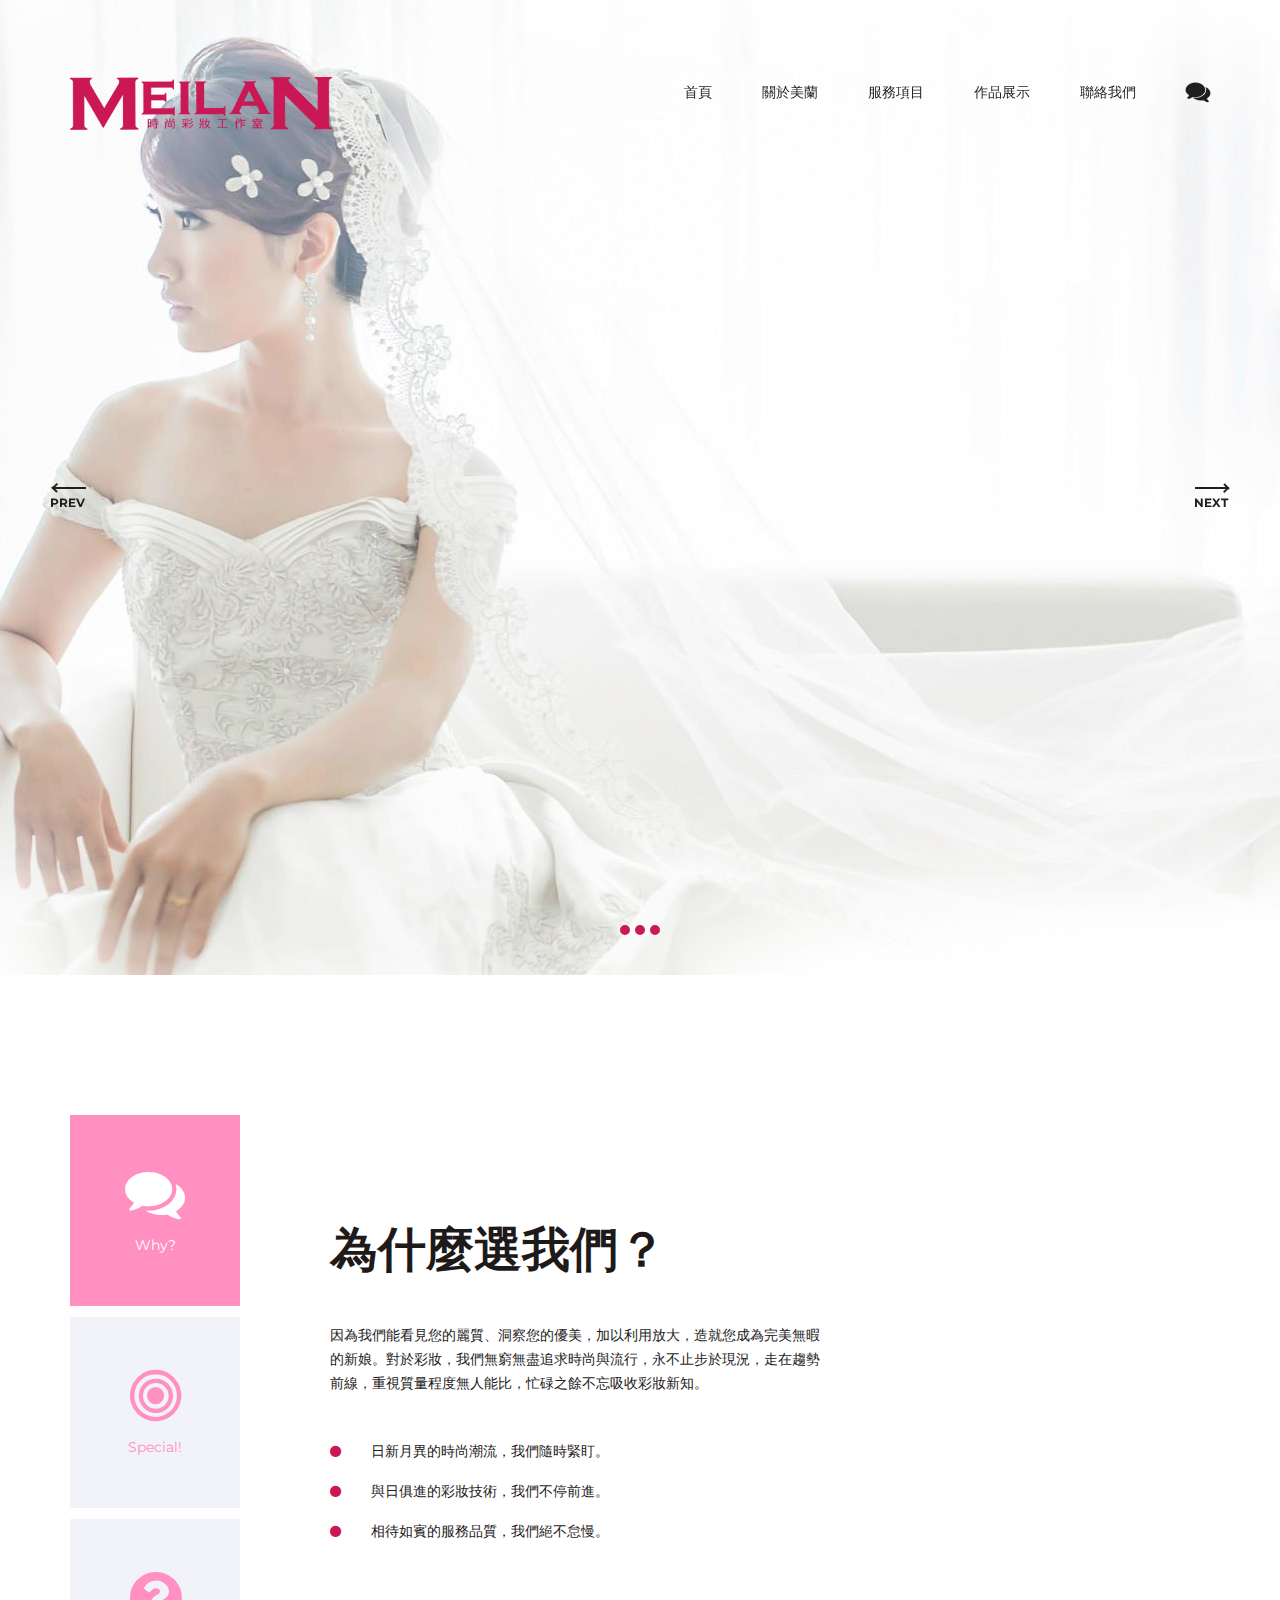
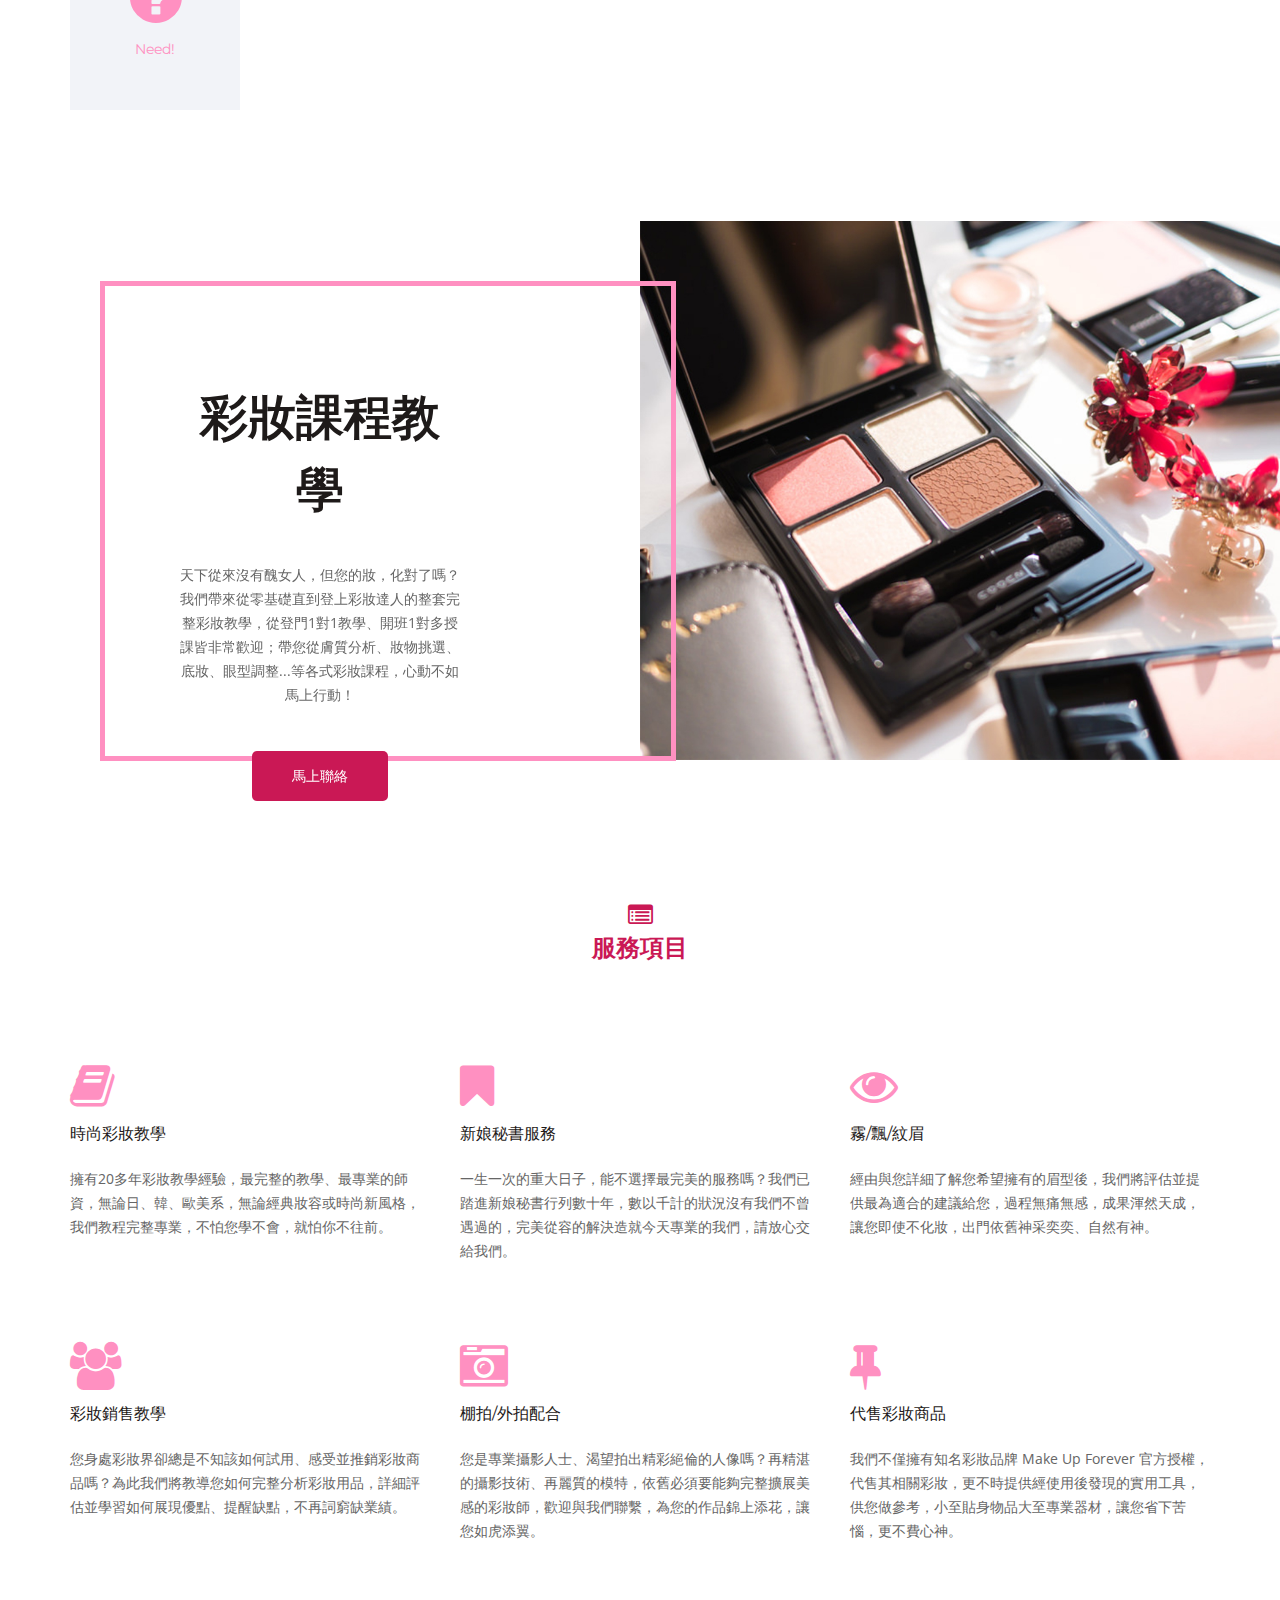
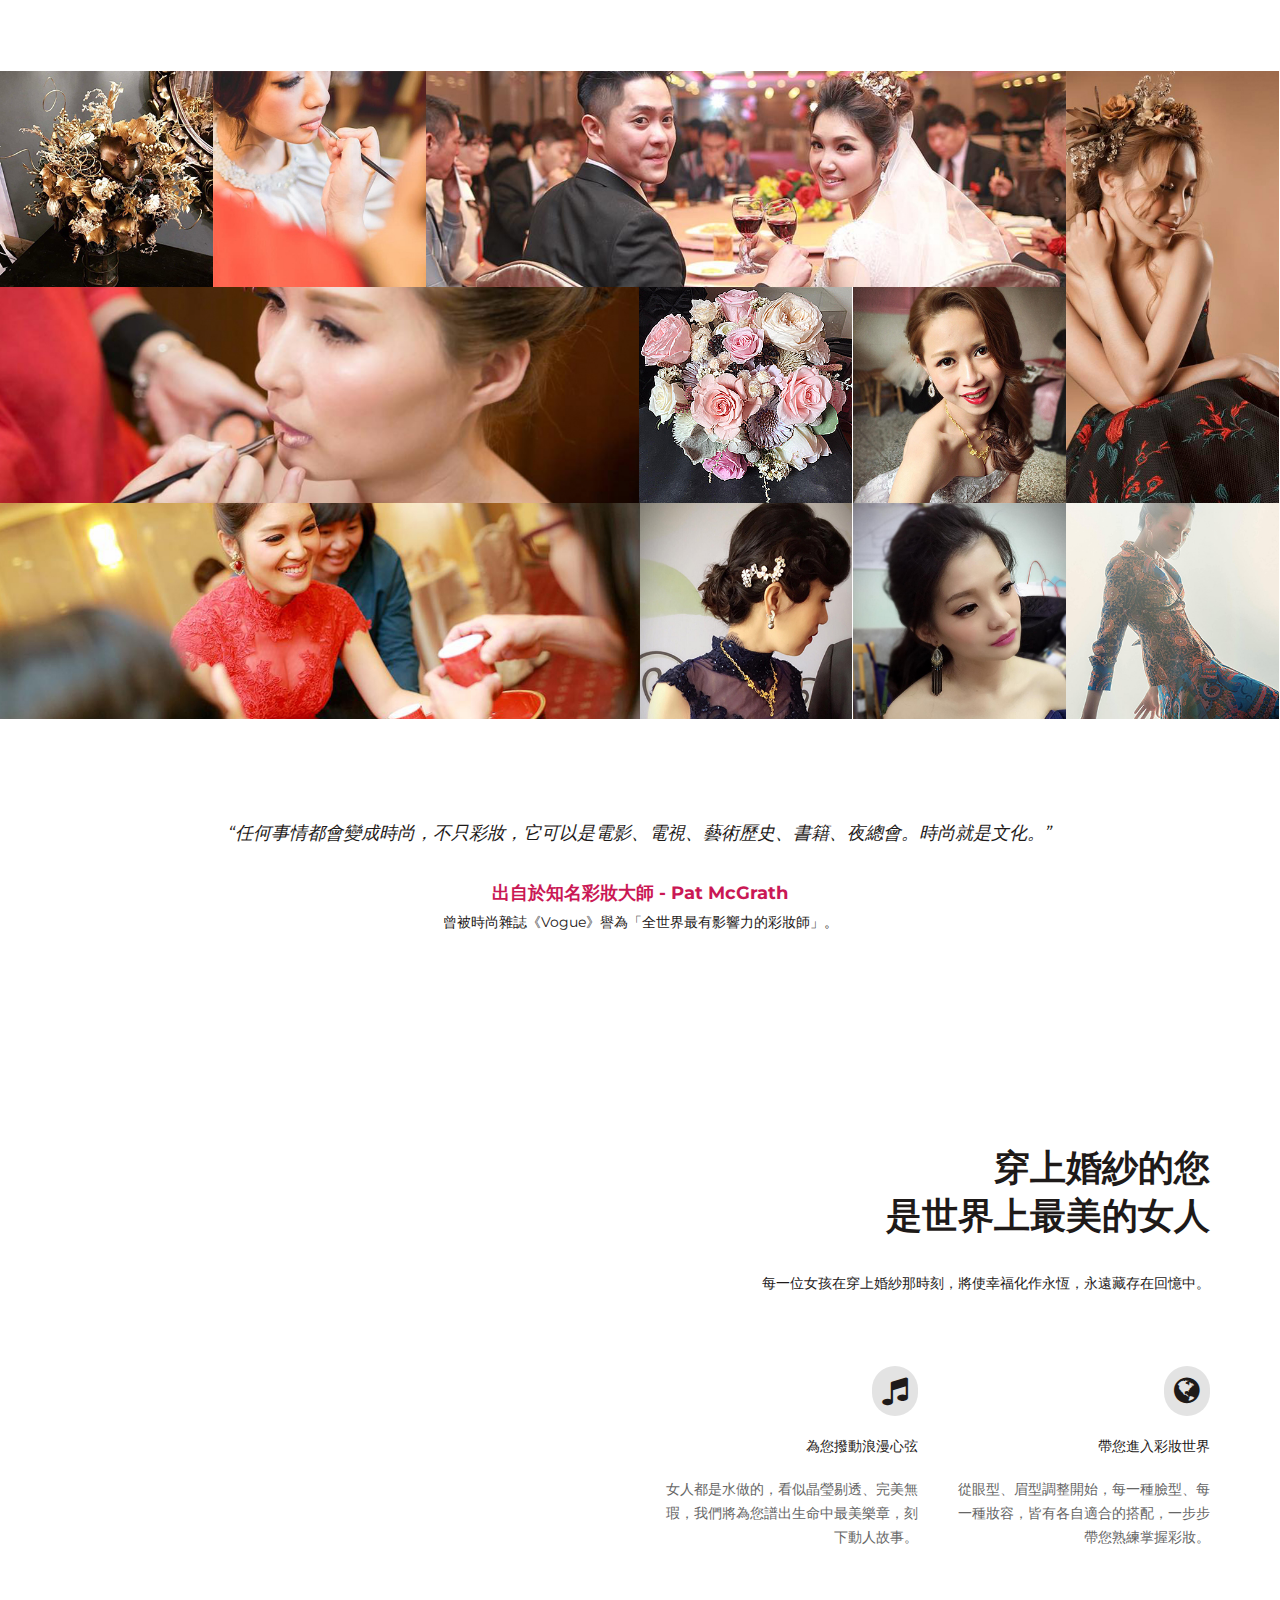
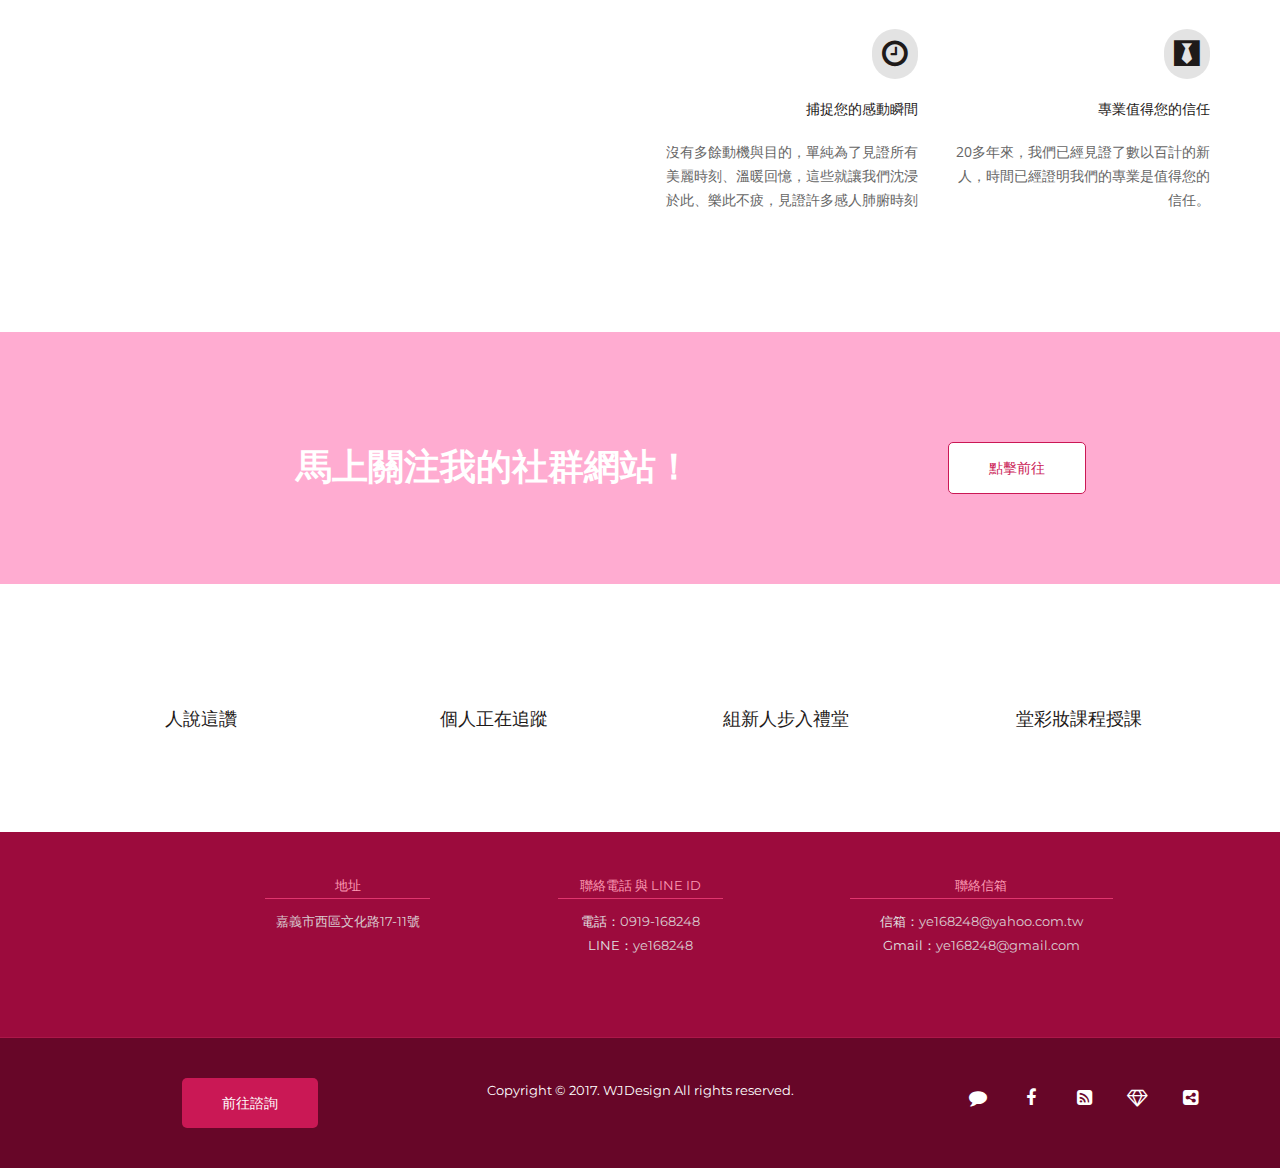
==== commit bedc1605: "v1.03 1.表單寬度修正測試" ====
--- a/index.html
+++ b/index.html
@@ -1285,7 +1285,7 @@
 							  
 							  <div class="modal-body">
 								
-								<iframe src="https://docs.google.com/forms/d/e/1FAIpQLSfN4t8MAKmDRzywm40Zom-I-PSuwtNmtee_IhpUbeAs1rxovg/viewform?embedded=true" width="760" height="500" frameborder="0" marginheight="0" marginwidth="0">載入中…</iframe>
+								<iframe src="https://docs.google.com/forms/d/e/1FAIpQLSfN4t8MAKmDRzywm40Zom-I-PSuwtNmtee_IhpUbeAs1rxovg/viewform?embedded=true" width="360" height="500" frameborder="0" marginheight="0" marginwidth="0">載入中…</iframe>
 								
 							  </div><!-- modal-body -->
 							  
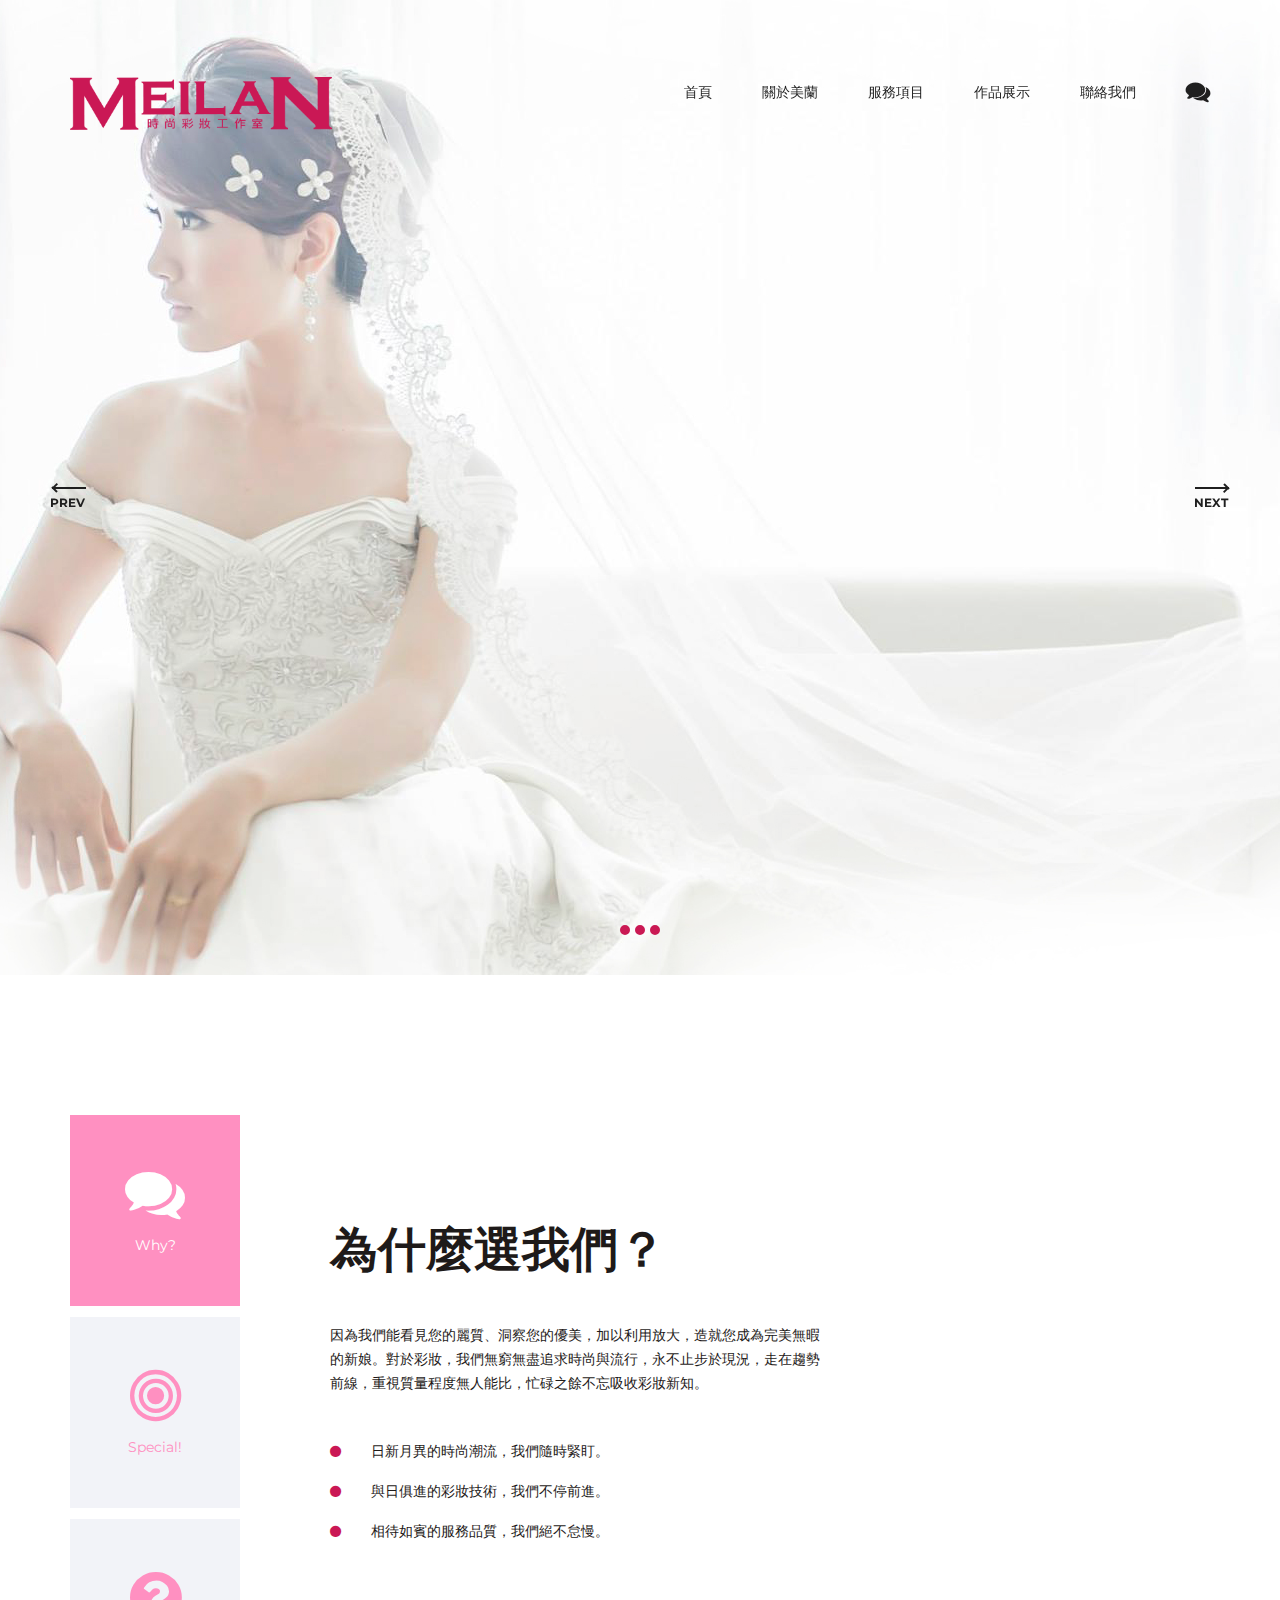
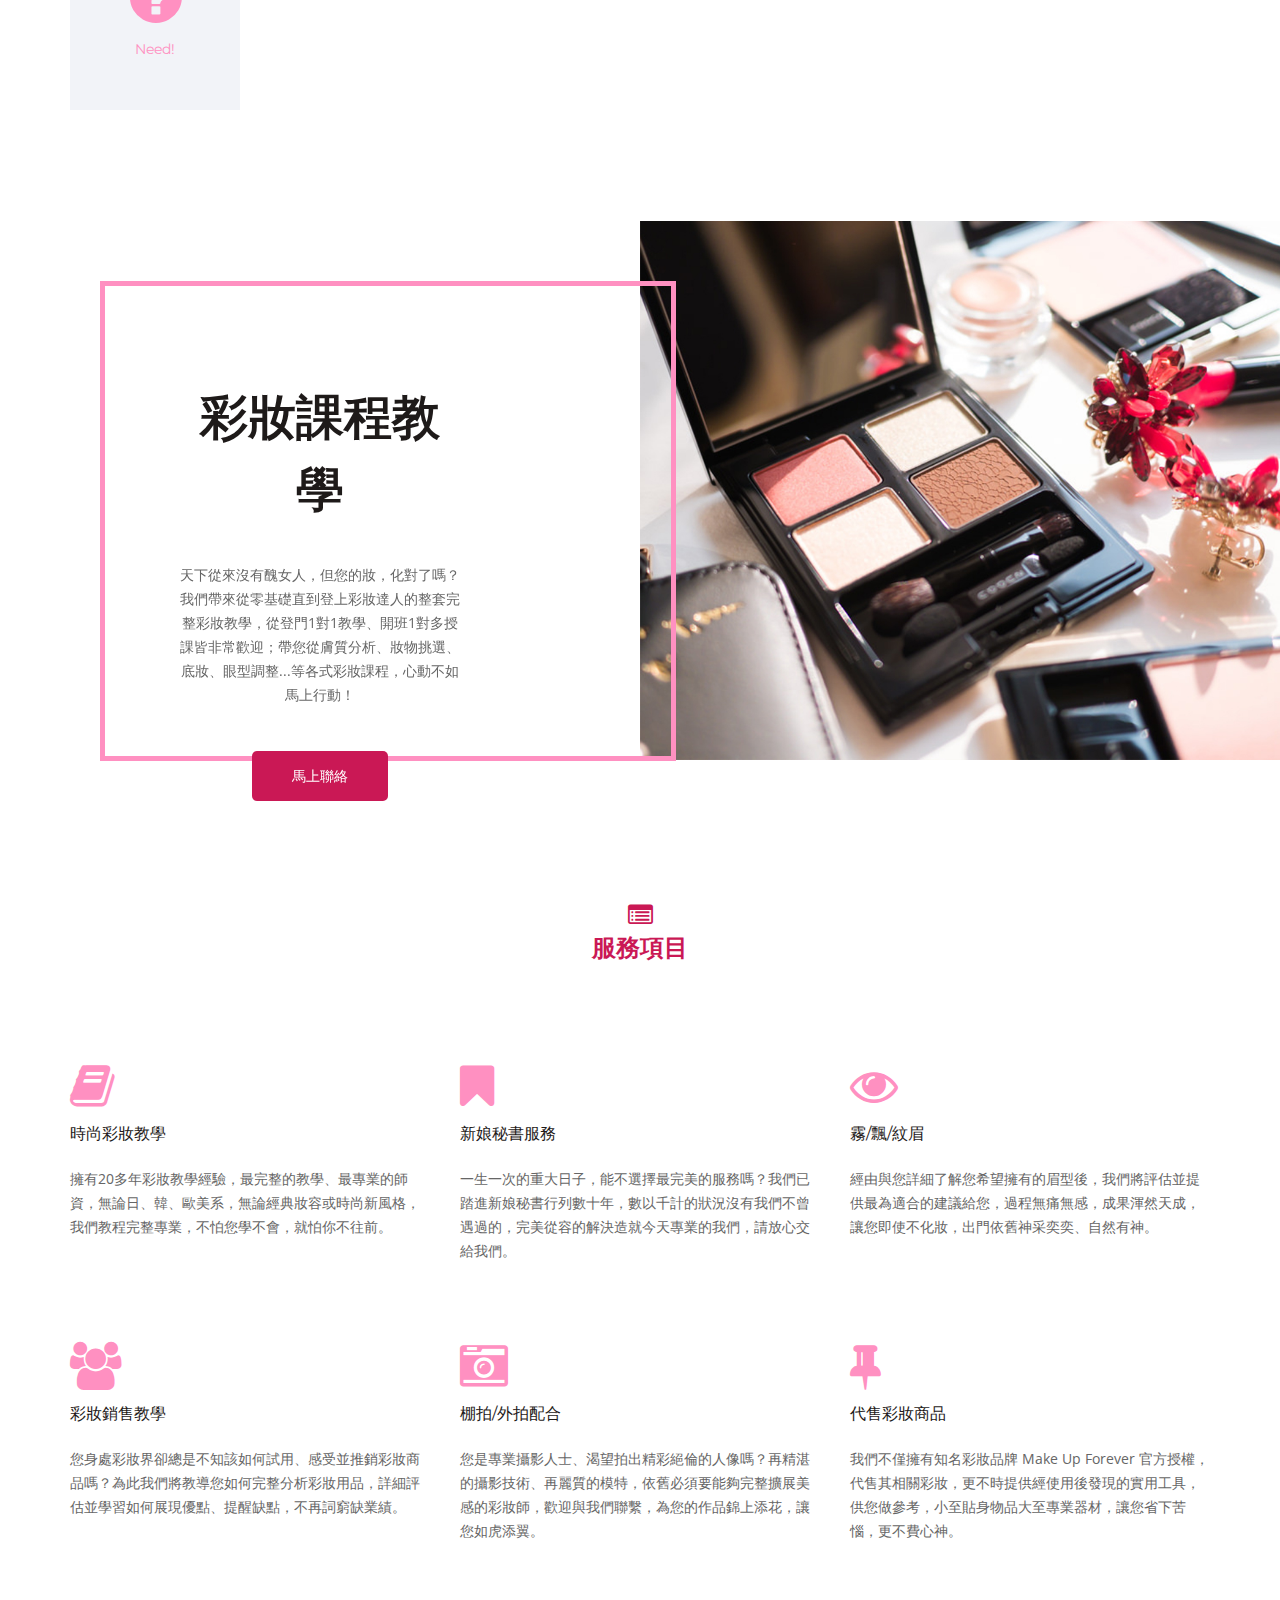
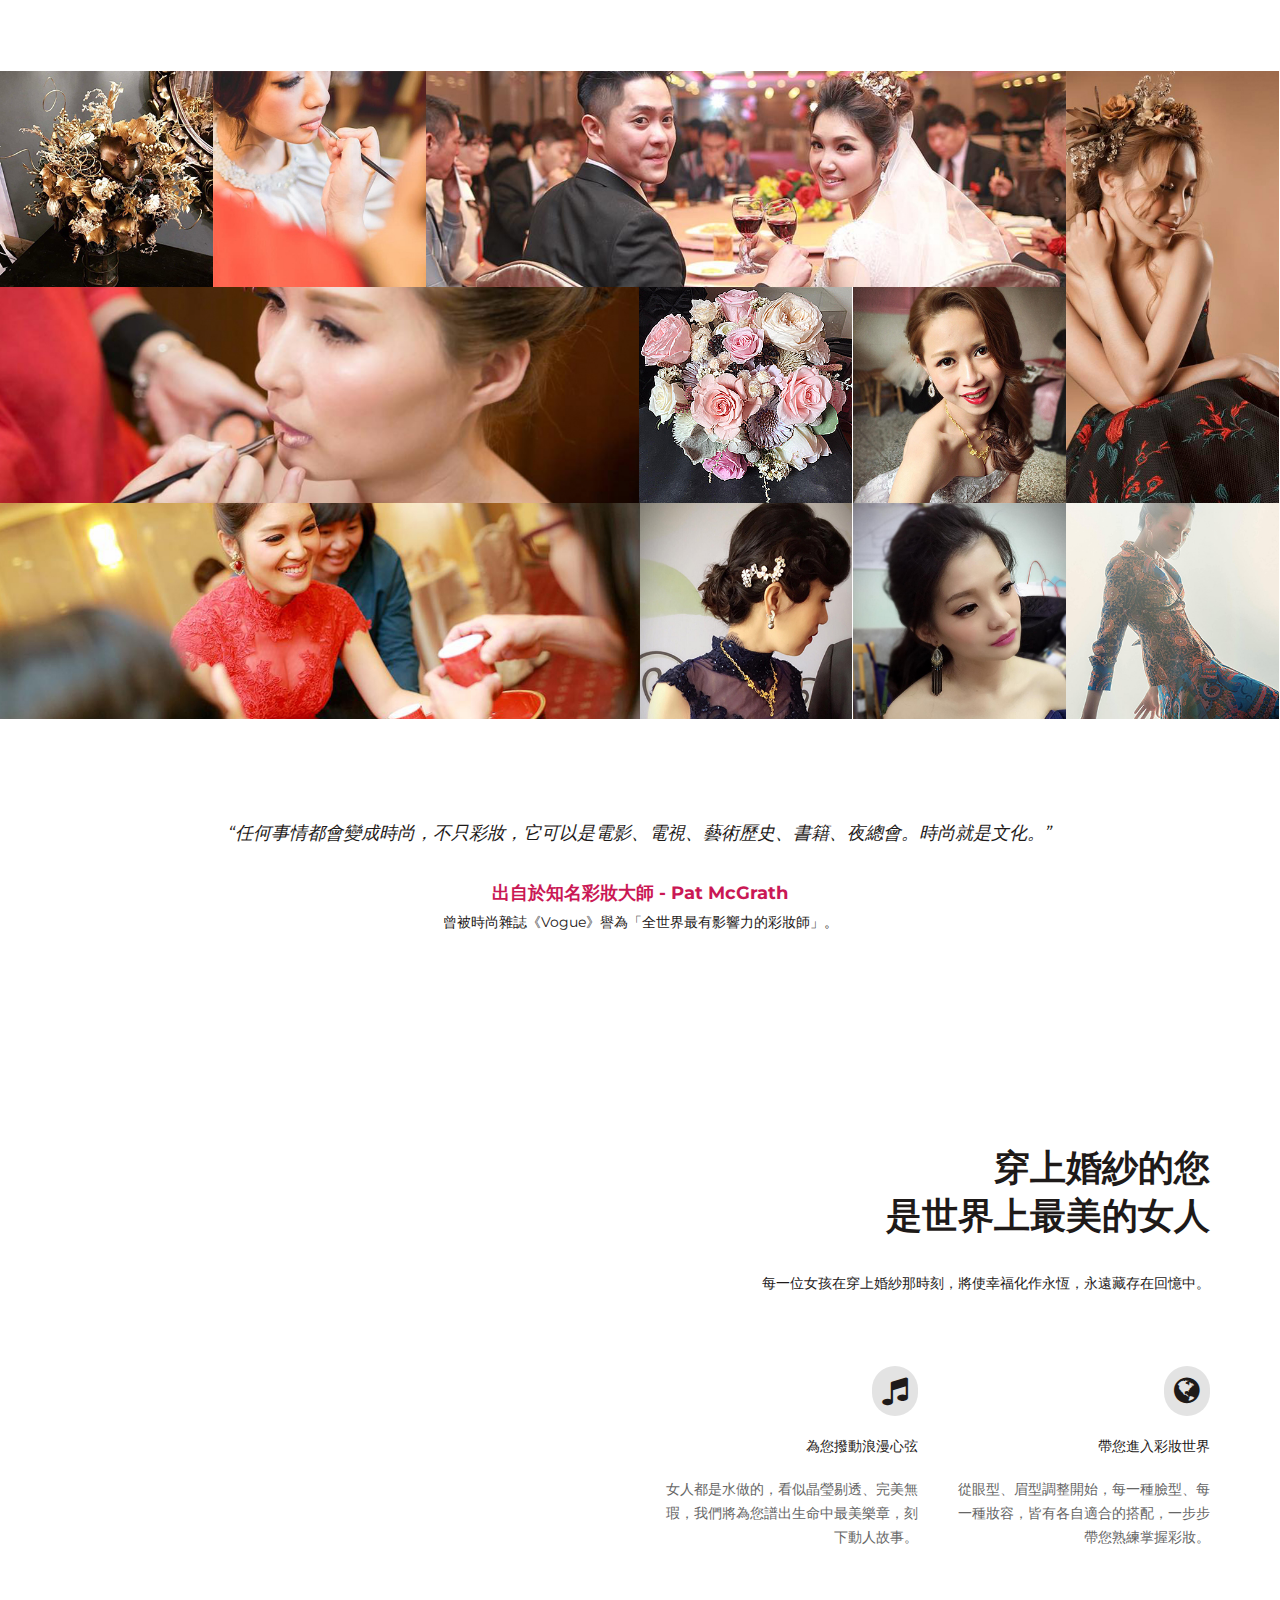
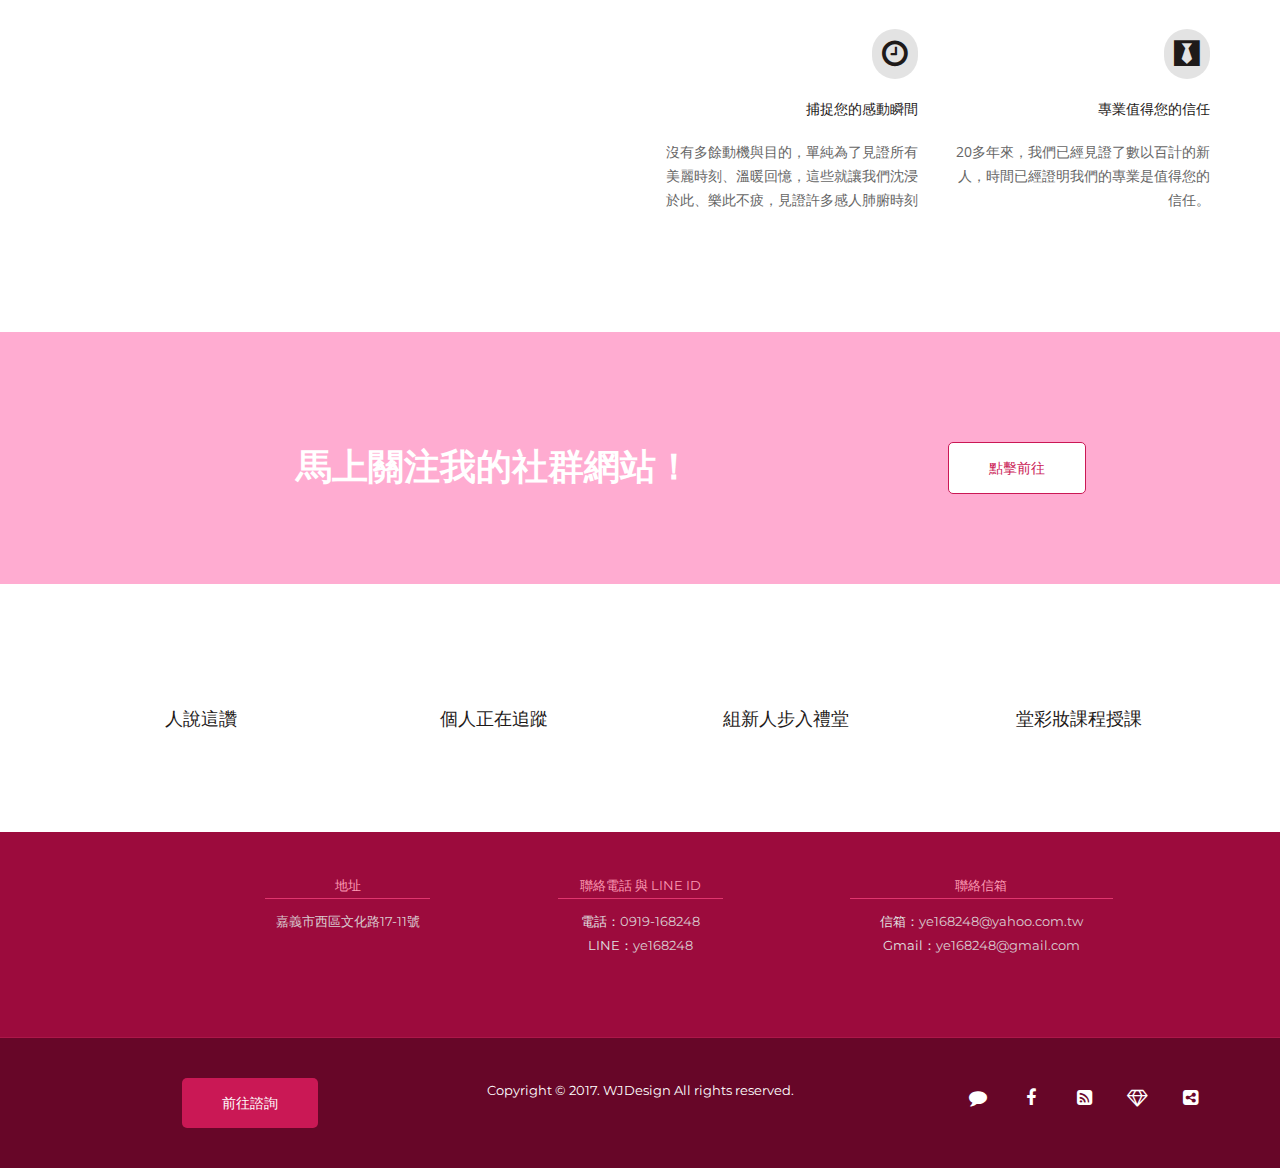
==== commit 7ad2491d: "v1.03 1.加入google搜尋驗證碼 2.修正SEO搜尋關鍵字" ====
--- a/index.html
+++ b/index.html
@@ -3,10 +3,11 @@
 
 <head>
 
+	<meta name="google-site-verification" content="gLCAsUu86RoTsFHAsfUVP_D6Gh4p2AbcOBNcEyYFcns" />
     <meta charset="utf-8">
     <meta http-equiv="X-UA-Compatible" content="IE=edge">
     <meta name="viewport" content="width=device-width, initial-scale=1, maximum-scale=1, user-scalable=0">
-    <meta name="keywords" content="彩妝，新娘秘書，新秘，新娘，新秘彩妝，美蘭，美蘭國際">
+    <meta name="keywords" content="葉小蘭,小蘭,小蘭老師,嘉義小蘭,嘉義葉小蘭,彩妝,新娘秘書,新秘,新娘,新秘彩妝,美蘭,美蘭國際">
     <meta name="description" content="給全台灣期待獨一無二的新娘最精緻柔體貼的服務。">
     
     <title>美蘭國際婚紗彩妝設計</title>
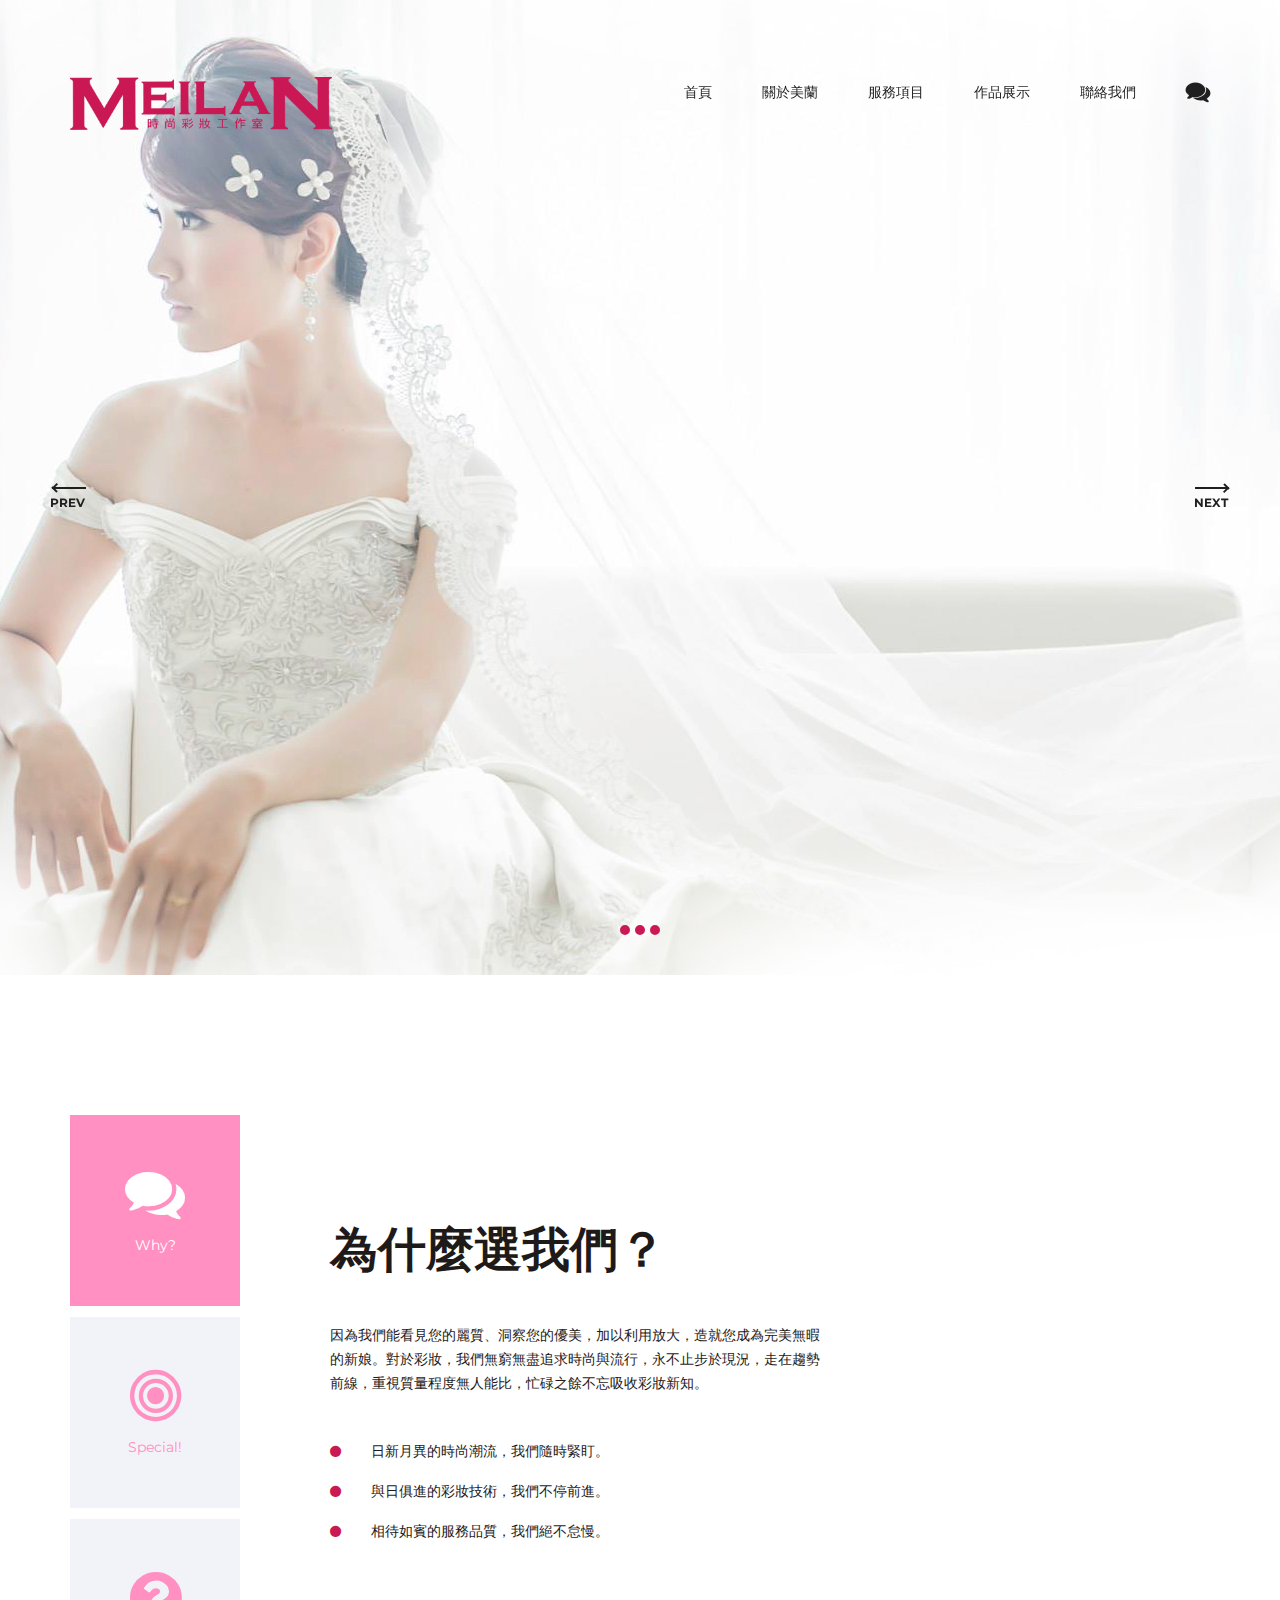
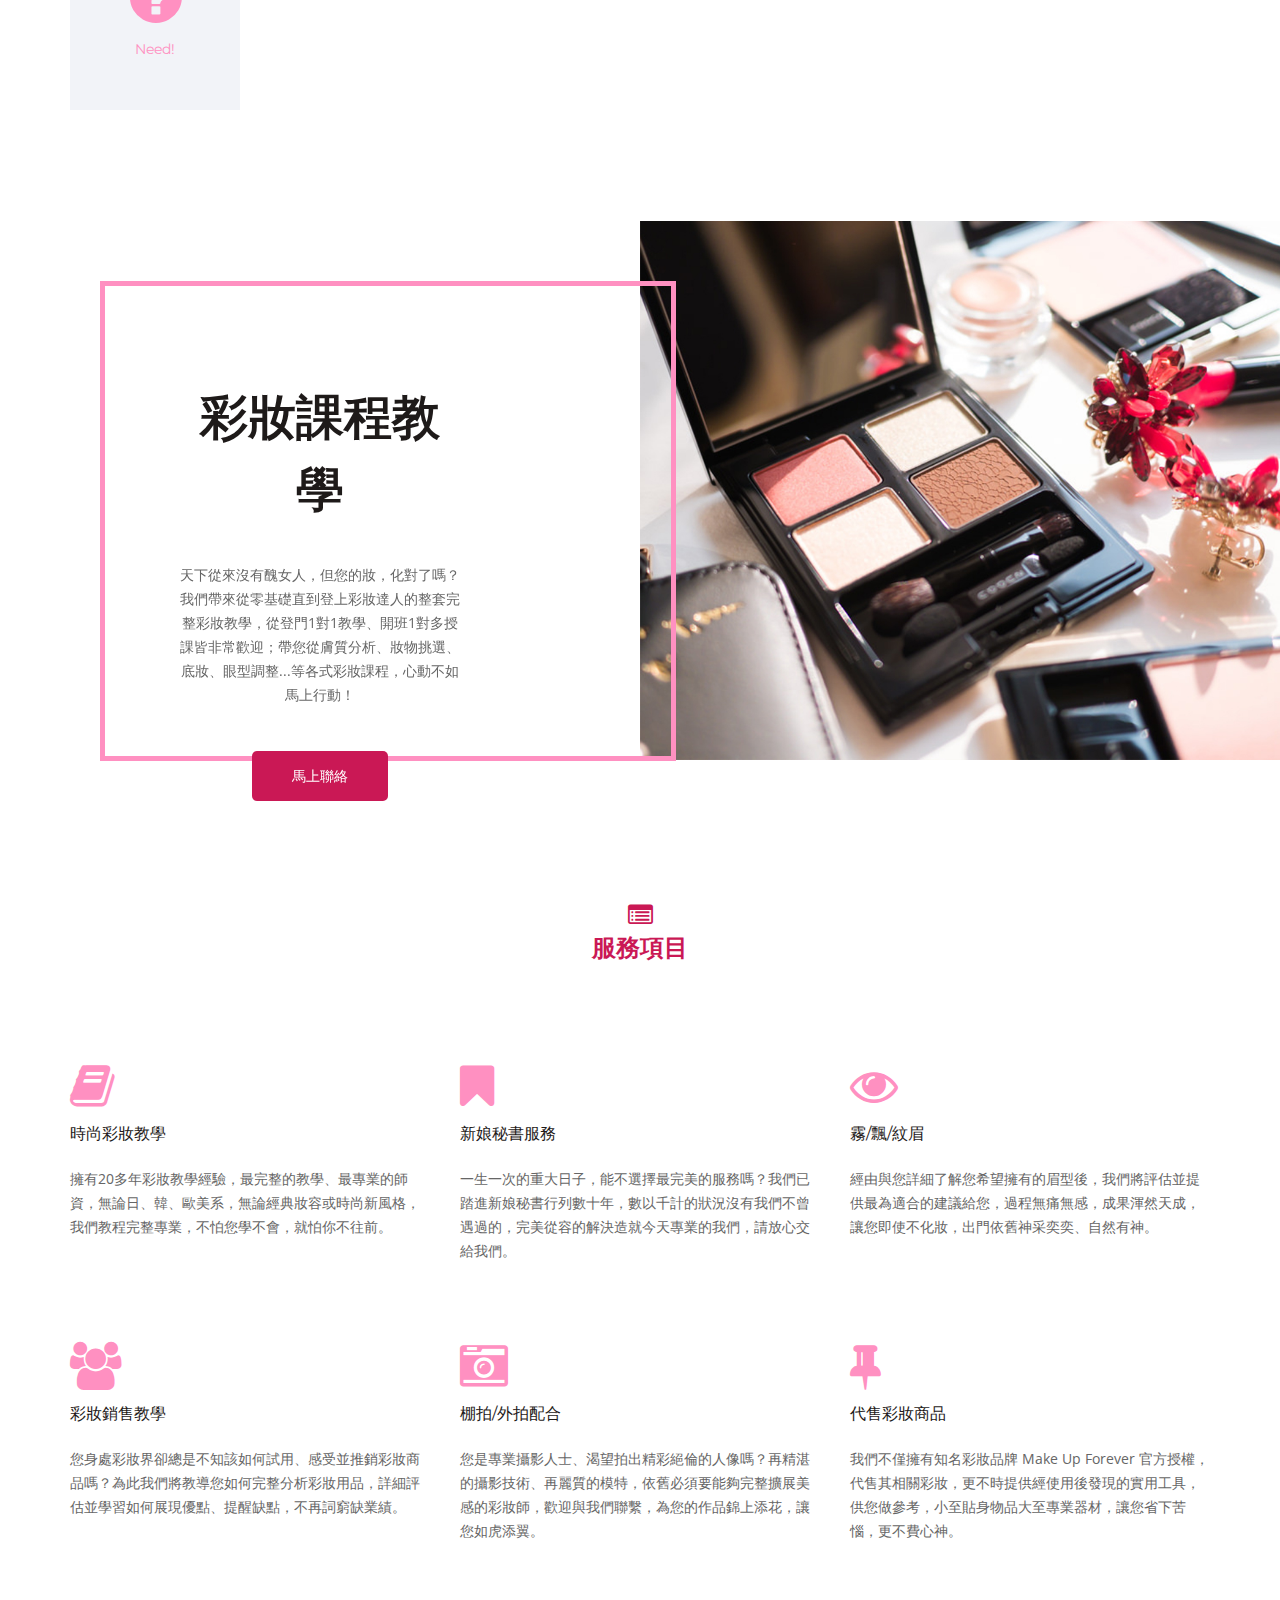
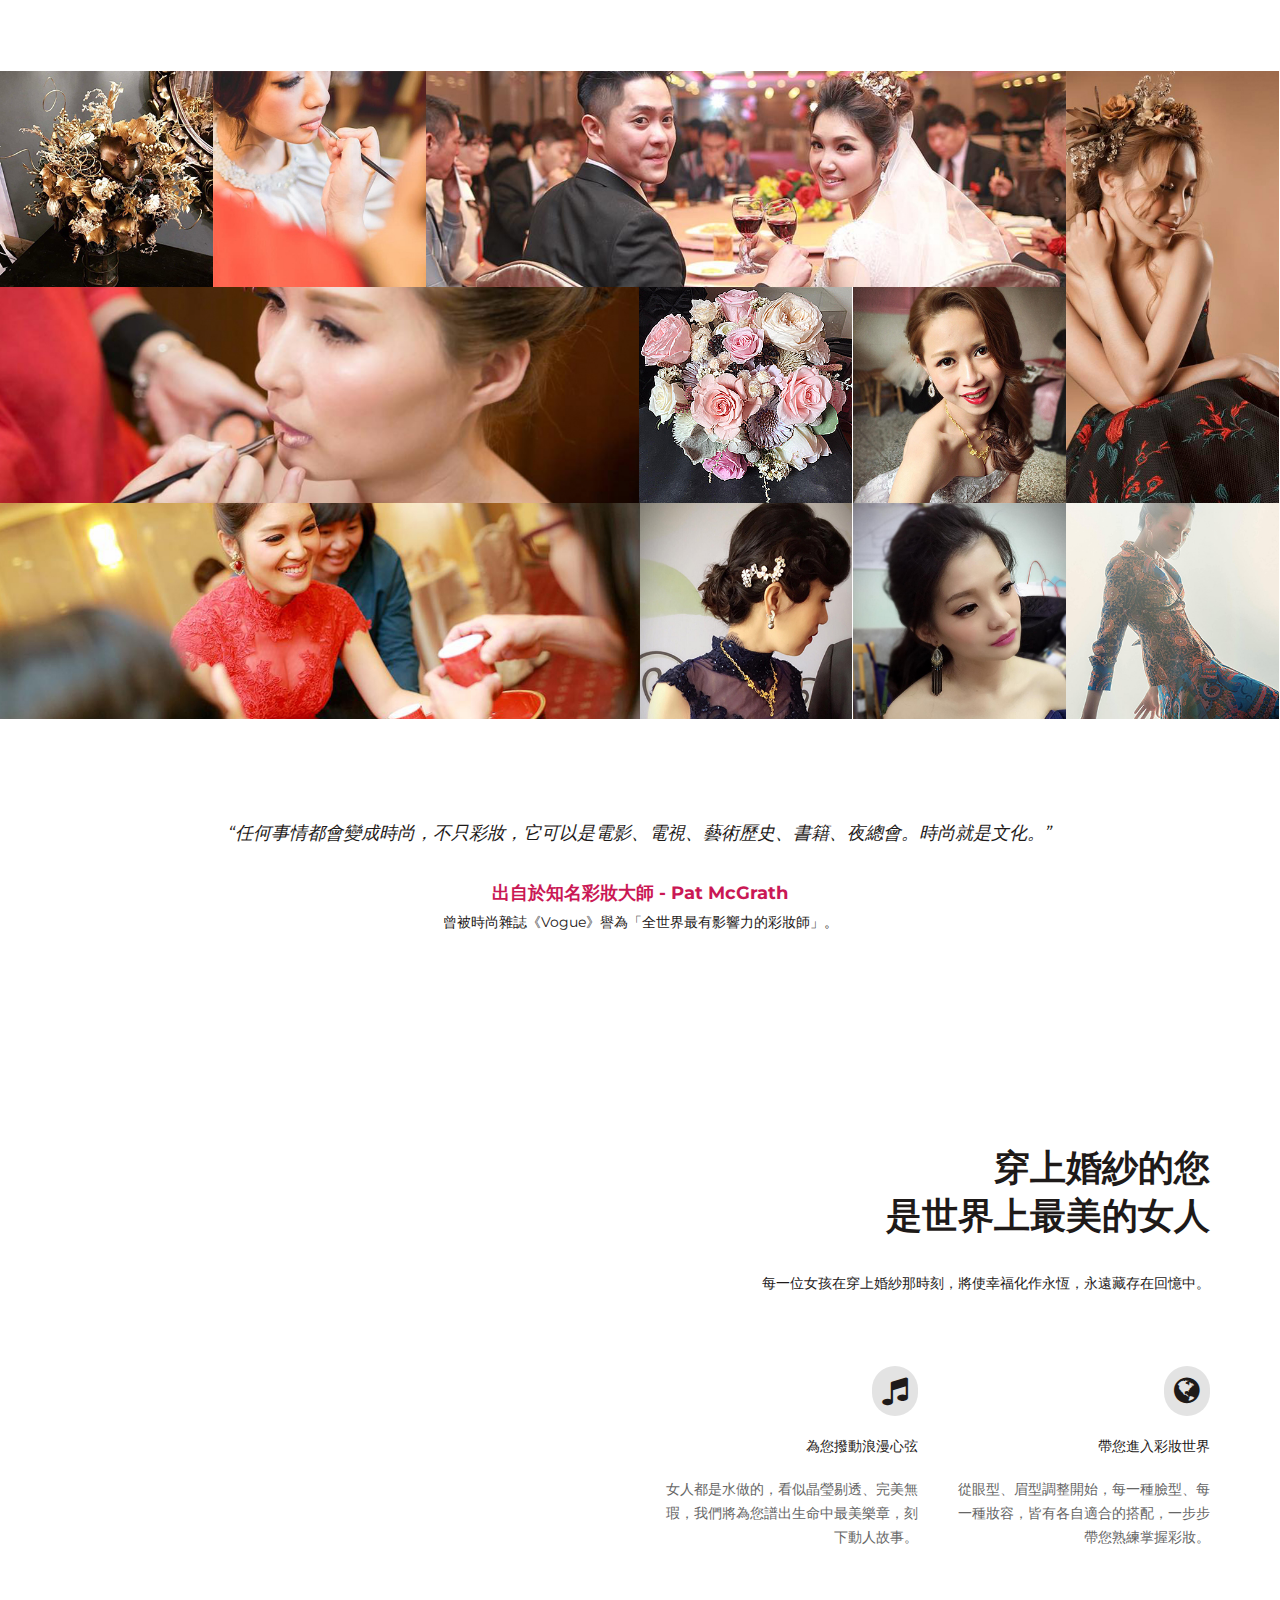
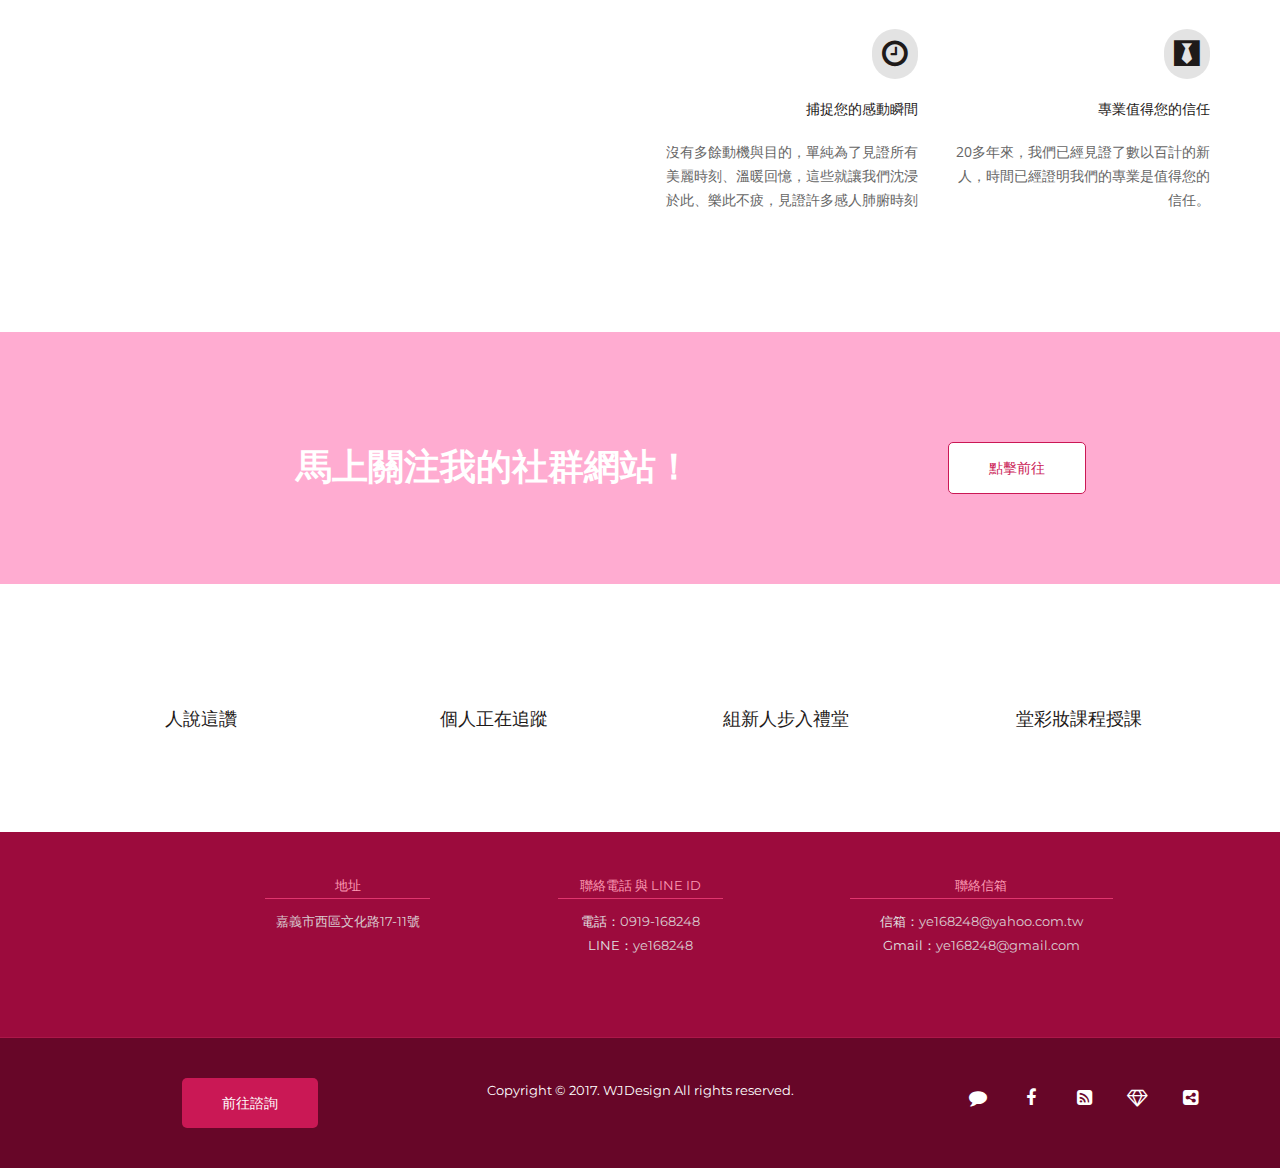
==== commit e2a9ba1f: "v1.03.1 1.修正SEO搜尋關鍵字" ====
--- a/index.html
+++ b/index.html
@@ -7,7 +7,7 @@
     <meta charset="utf-8">
     <meta http-equiv="X-UA-Compatible" content="IE=edge">
     <meta name="viewport" content="width=device-width, initial-scale=1, maximum-scale=1, user-scalable=0">
-    <meta name="keywords" content="葉小蘭,小蘭,小蘭老師,嘉義小蘭,嘉義葉小蘭,彩妝,新娘秘書,新秘,新娘,新秘彩妝,美蘭,美蘭國際">
+    <meta name="keywords" content="美蘭國際婚紗彩妝設計,葉小蘭,小蘭,小蘭老師,嘉義小蘭,嘉義葉小蘭,彩妝,新娘秘書,新秘,新娘,新秘彩妝,美蘭,美蘭國際">
     <meta name="description" content="給全台灣期待獨一無二的新娘最精緻柔體貼的服務。">
     
     <title>美蘭國際婚紗彩妝設計</title>
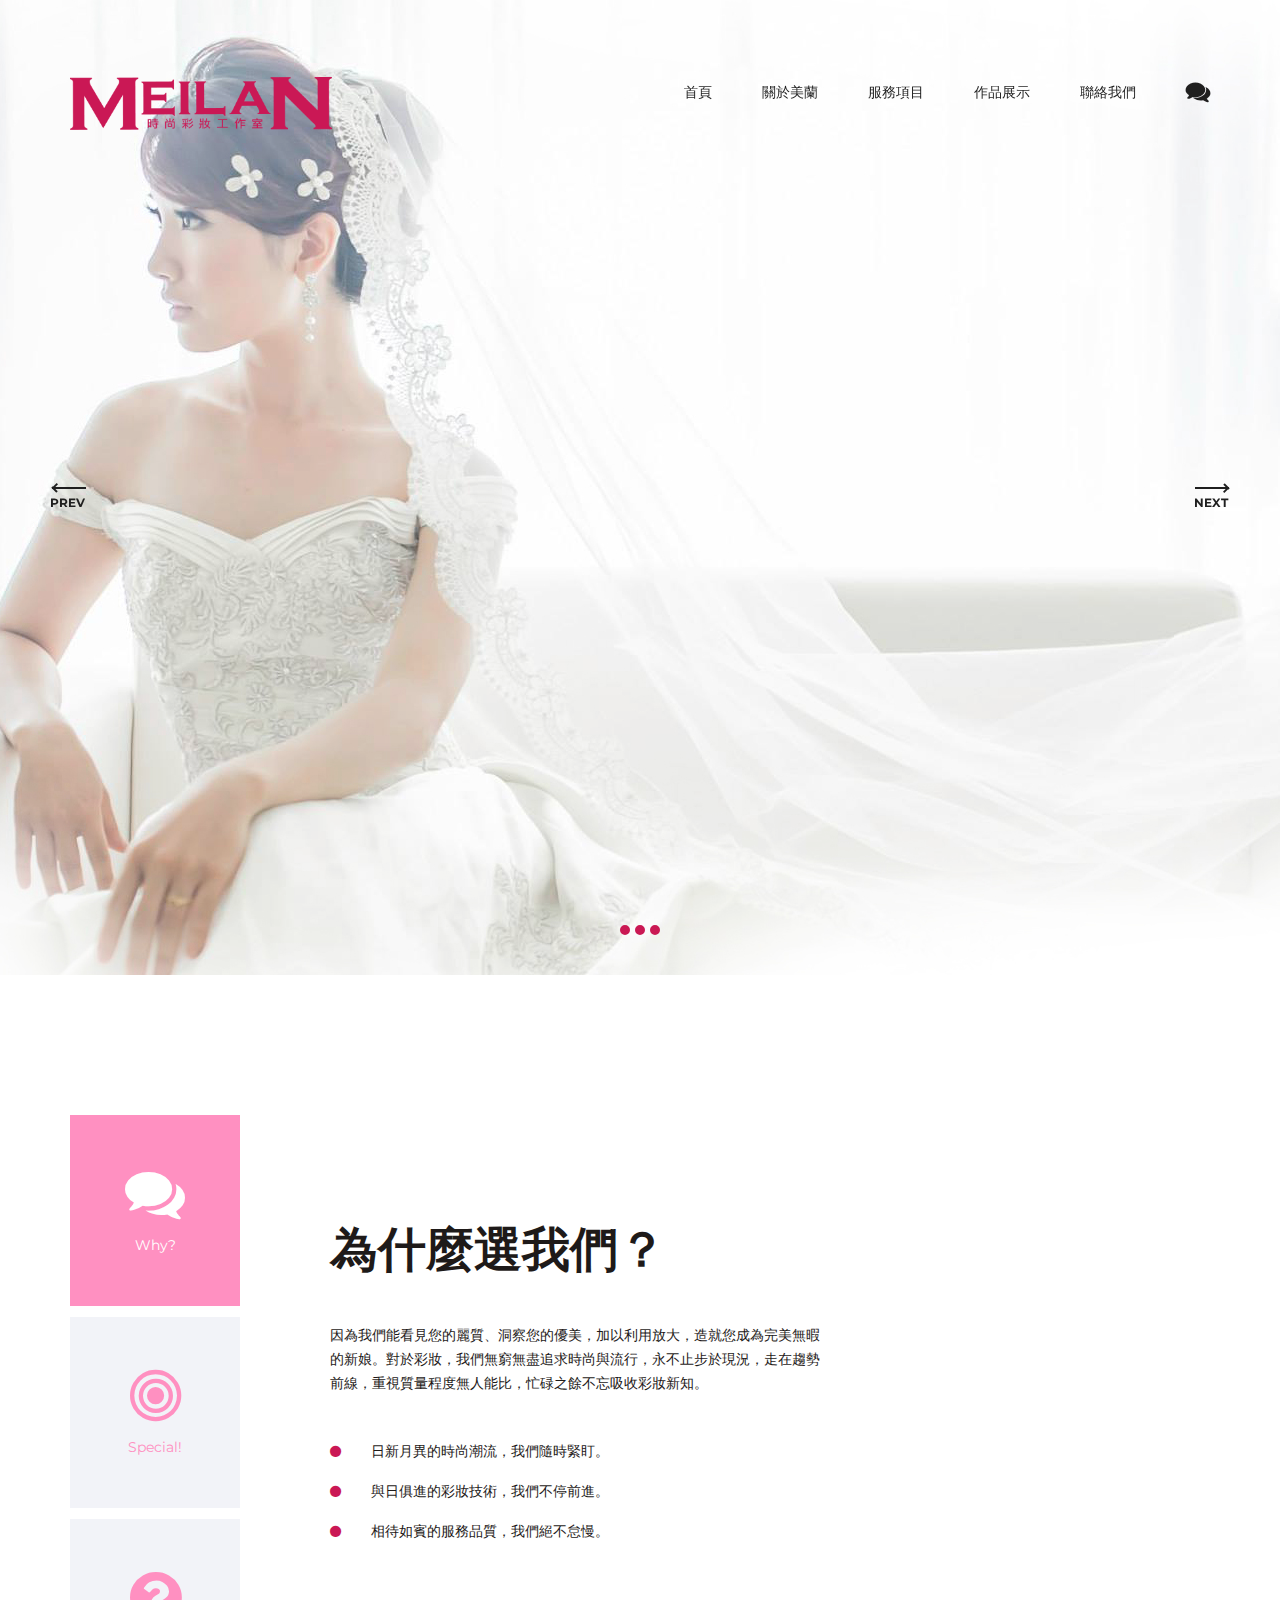
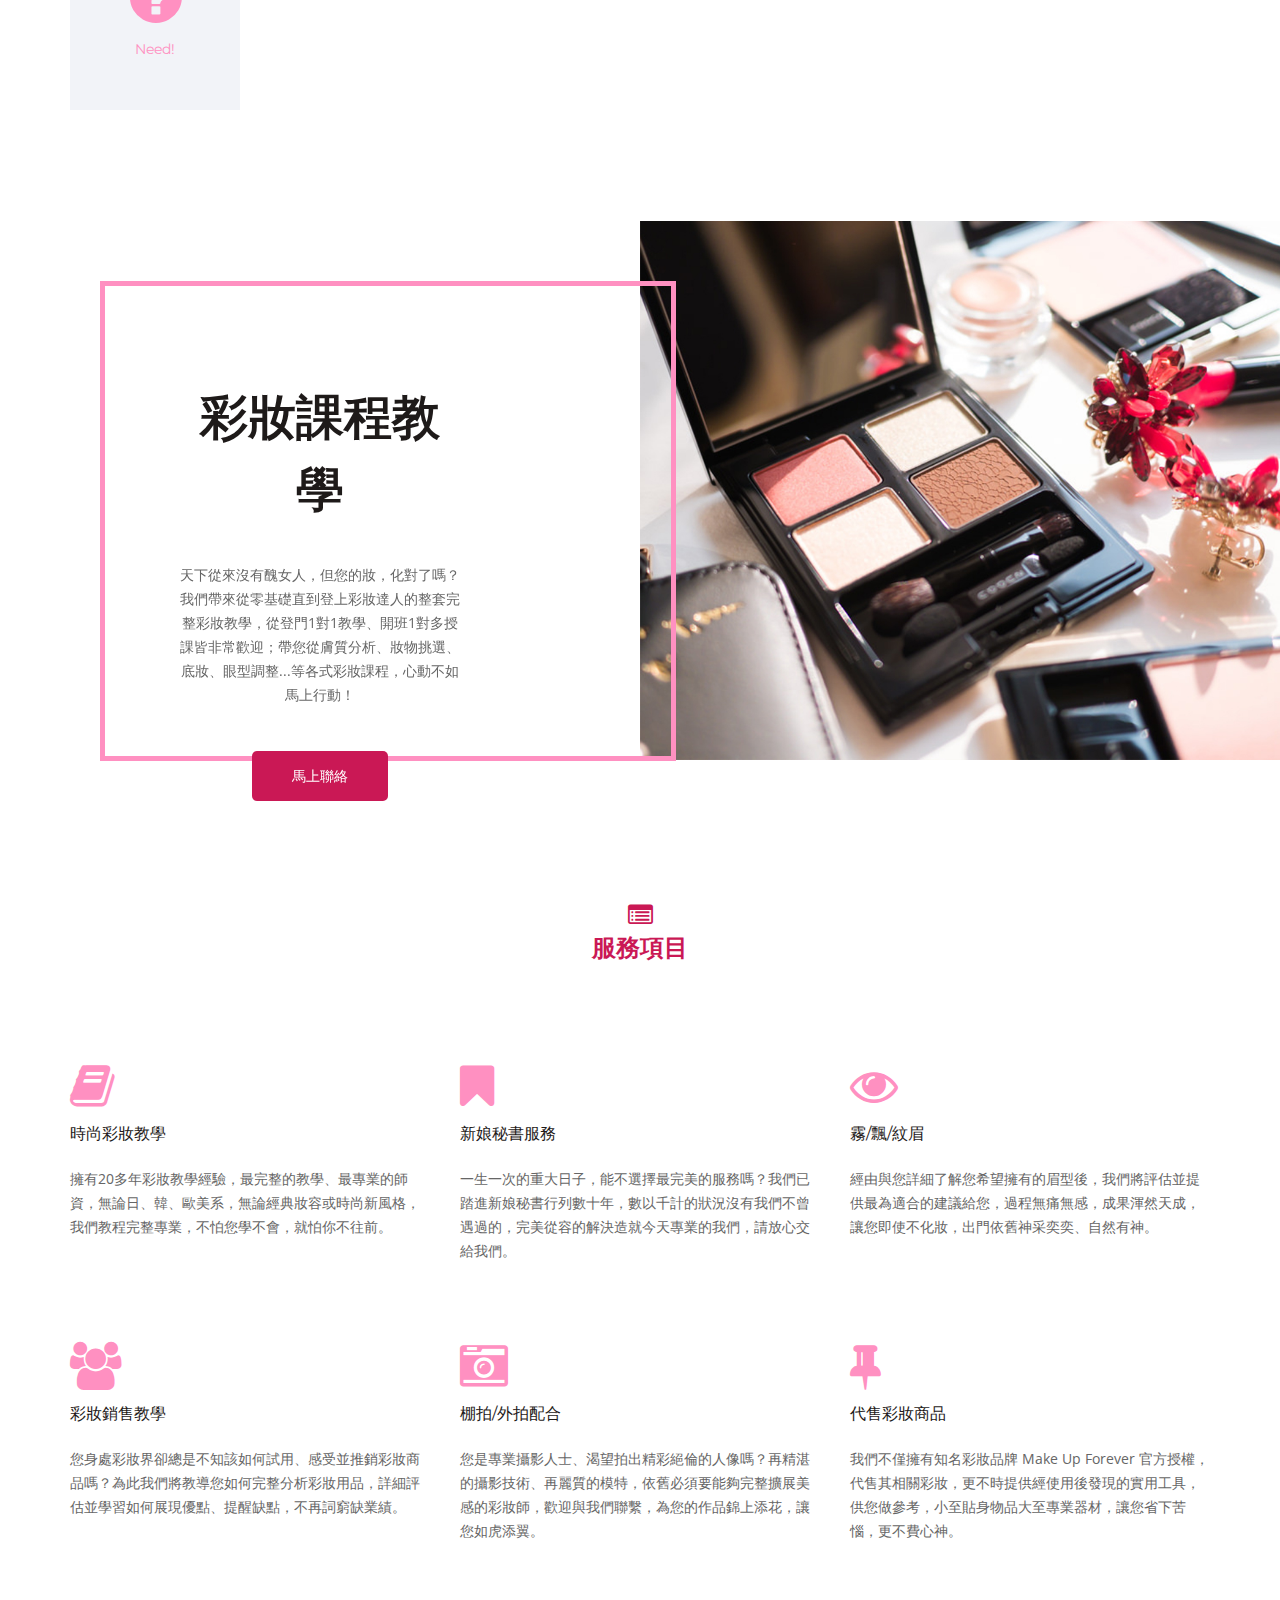
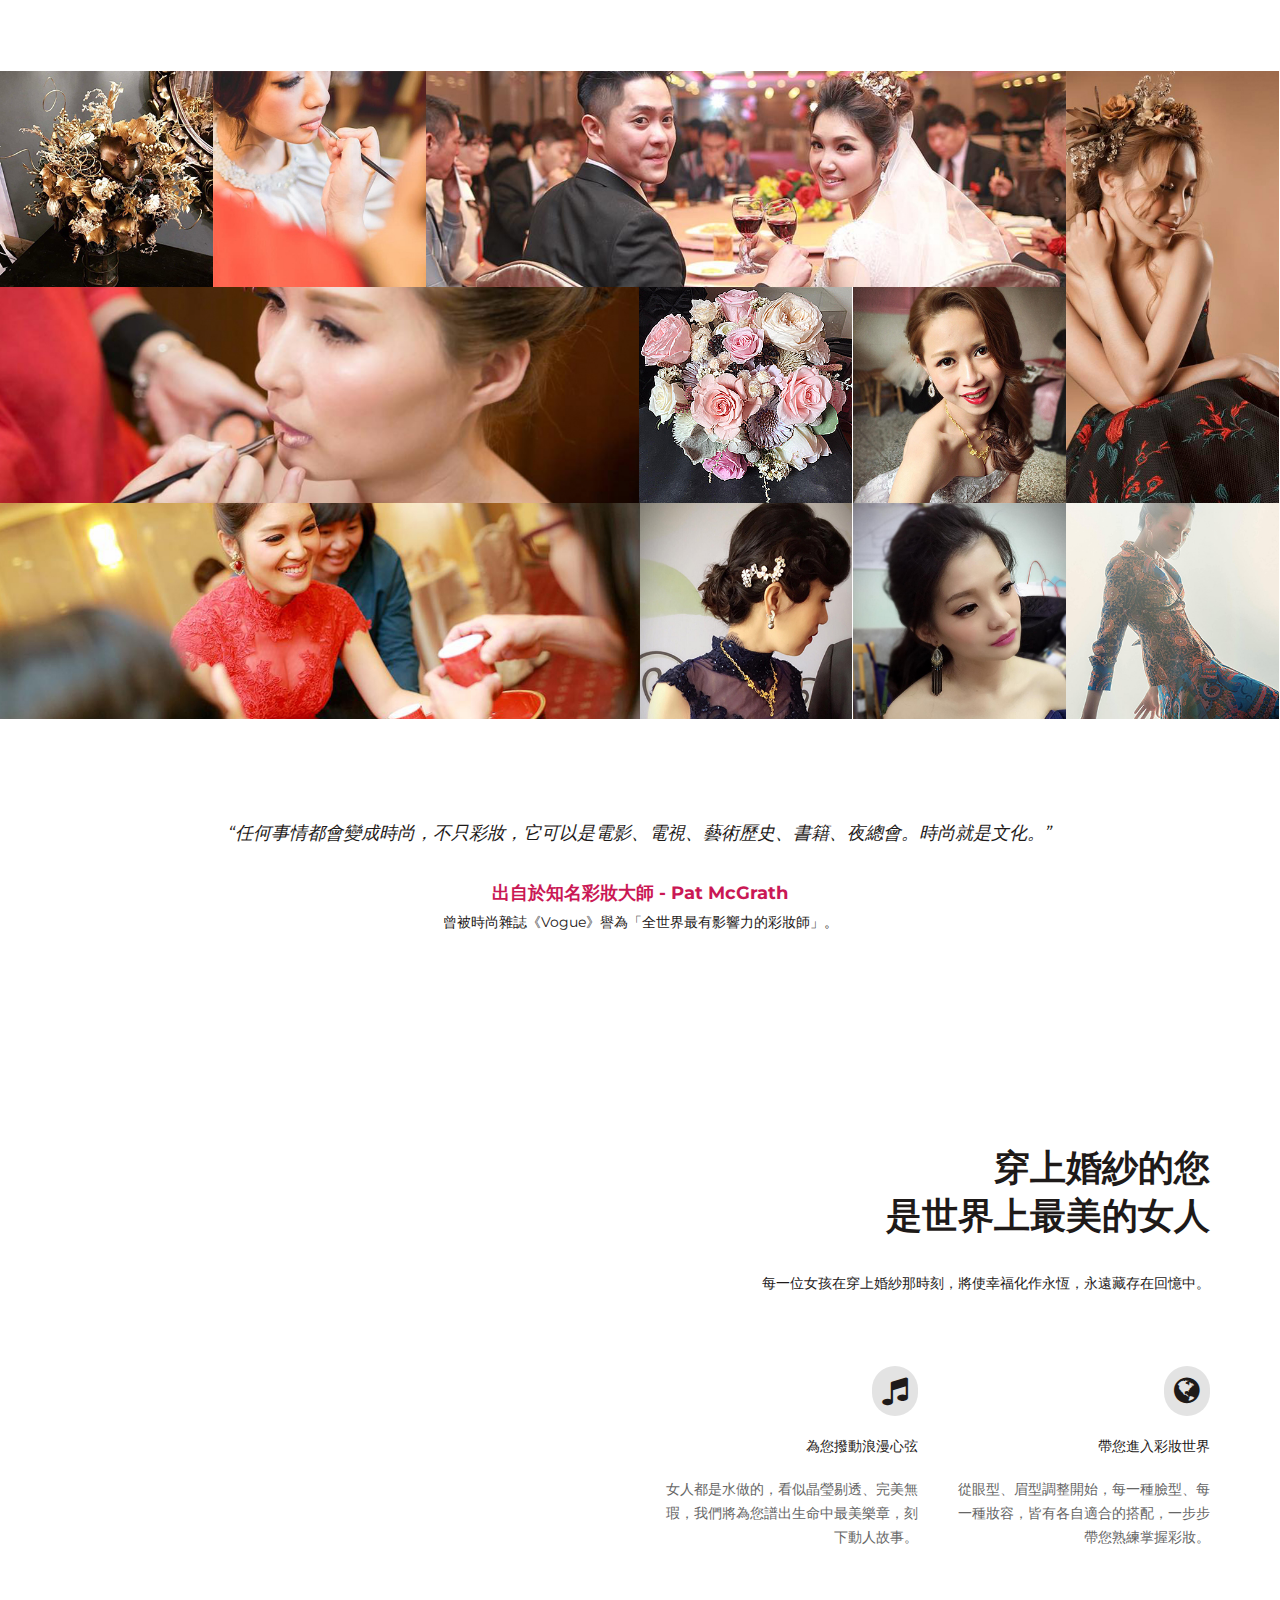
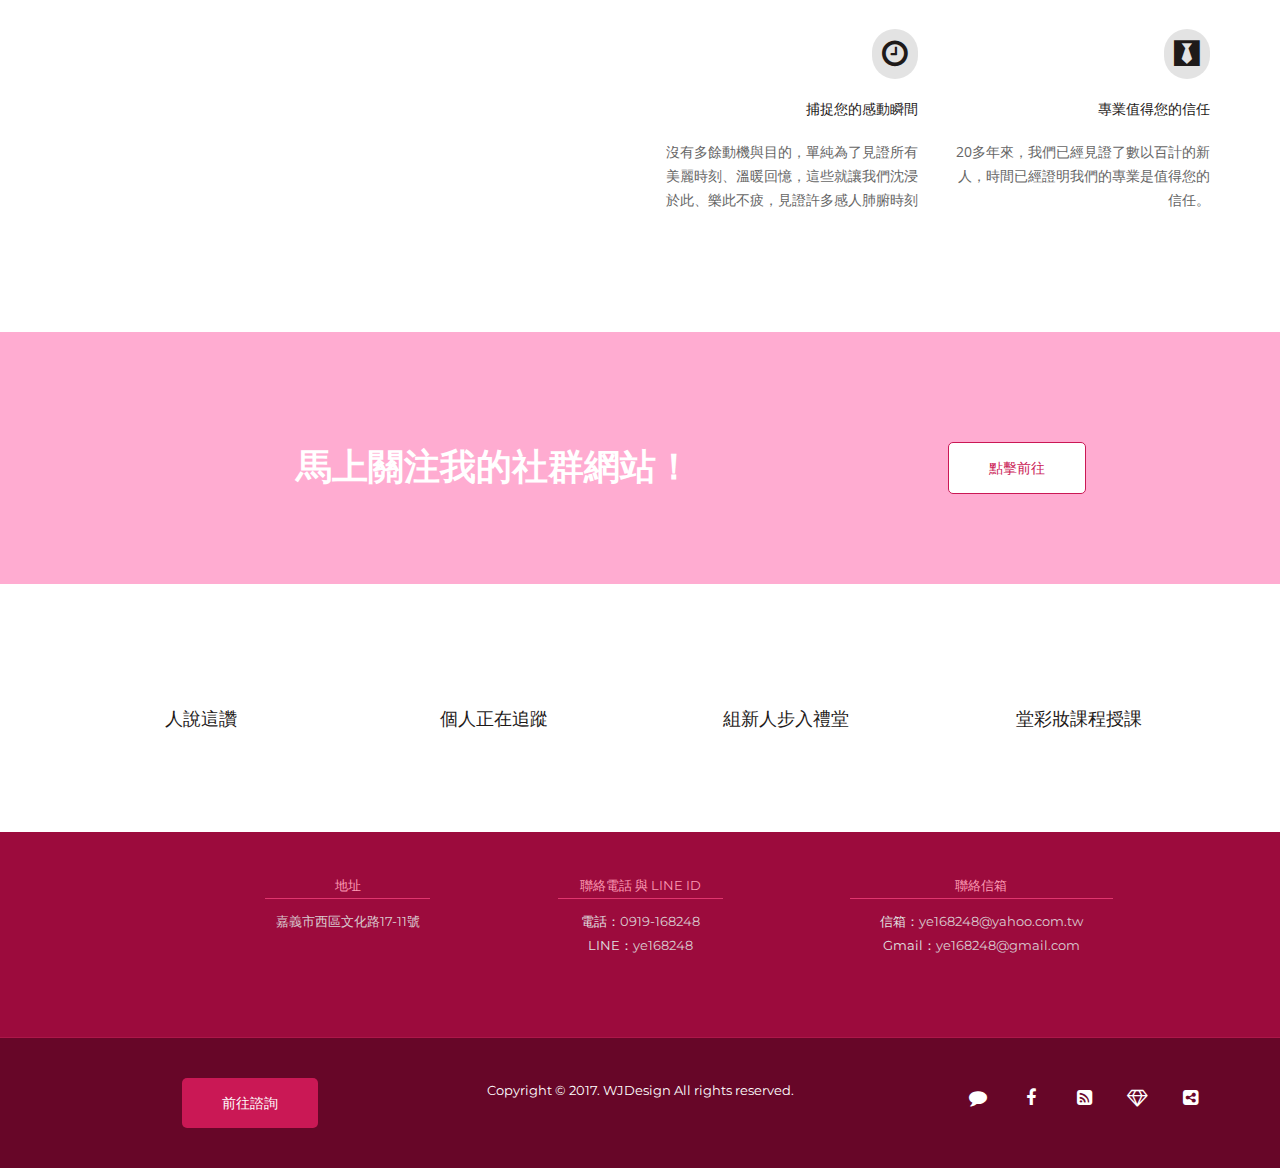
==== commit e95053a4: "v1.04 1.修正ico圖檔 2.修正ico路徑" ====
--- a/index.html
+++ b/index.html
@@ -13,7 +13,7 @@
     <title>美蘭國際婚紗彩妝設計</title>
     
     <!-- FAVICON AND APPLE TOUCH -->
-    <link rel="shortcut icon" href="favicon.png">
+    <link rel="shortcut icon" href="favicon.ico">
 	<link rel="apple-touch-icon-precomposed" sizes="180x180" href="apple-touch-180x180.png">
     
     <!-- FONTS -->
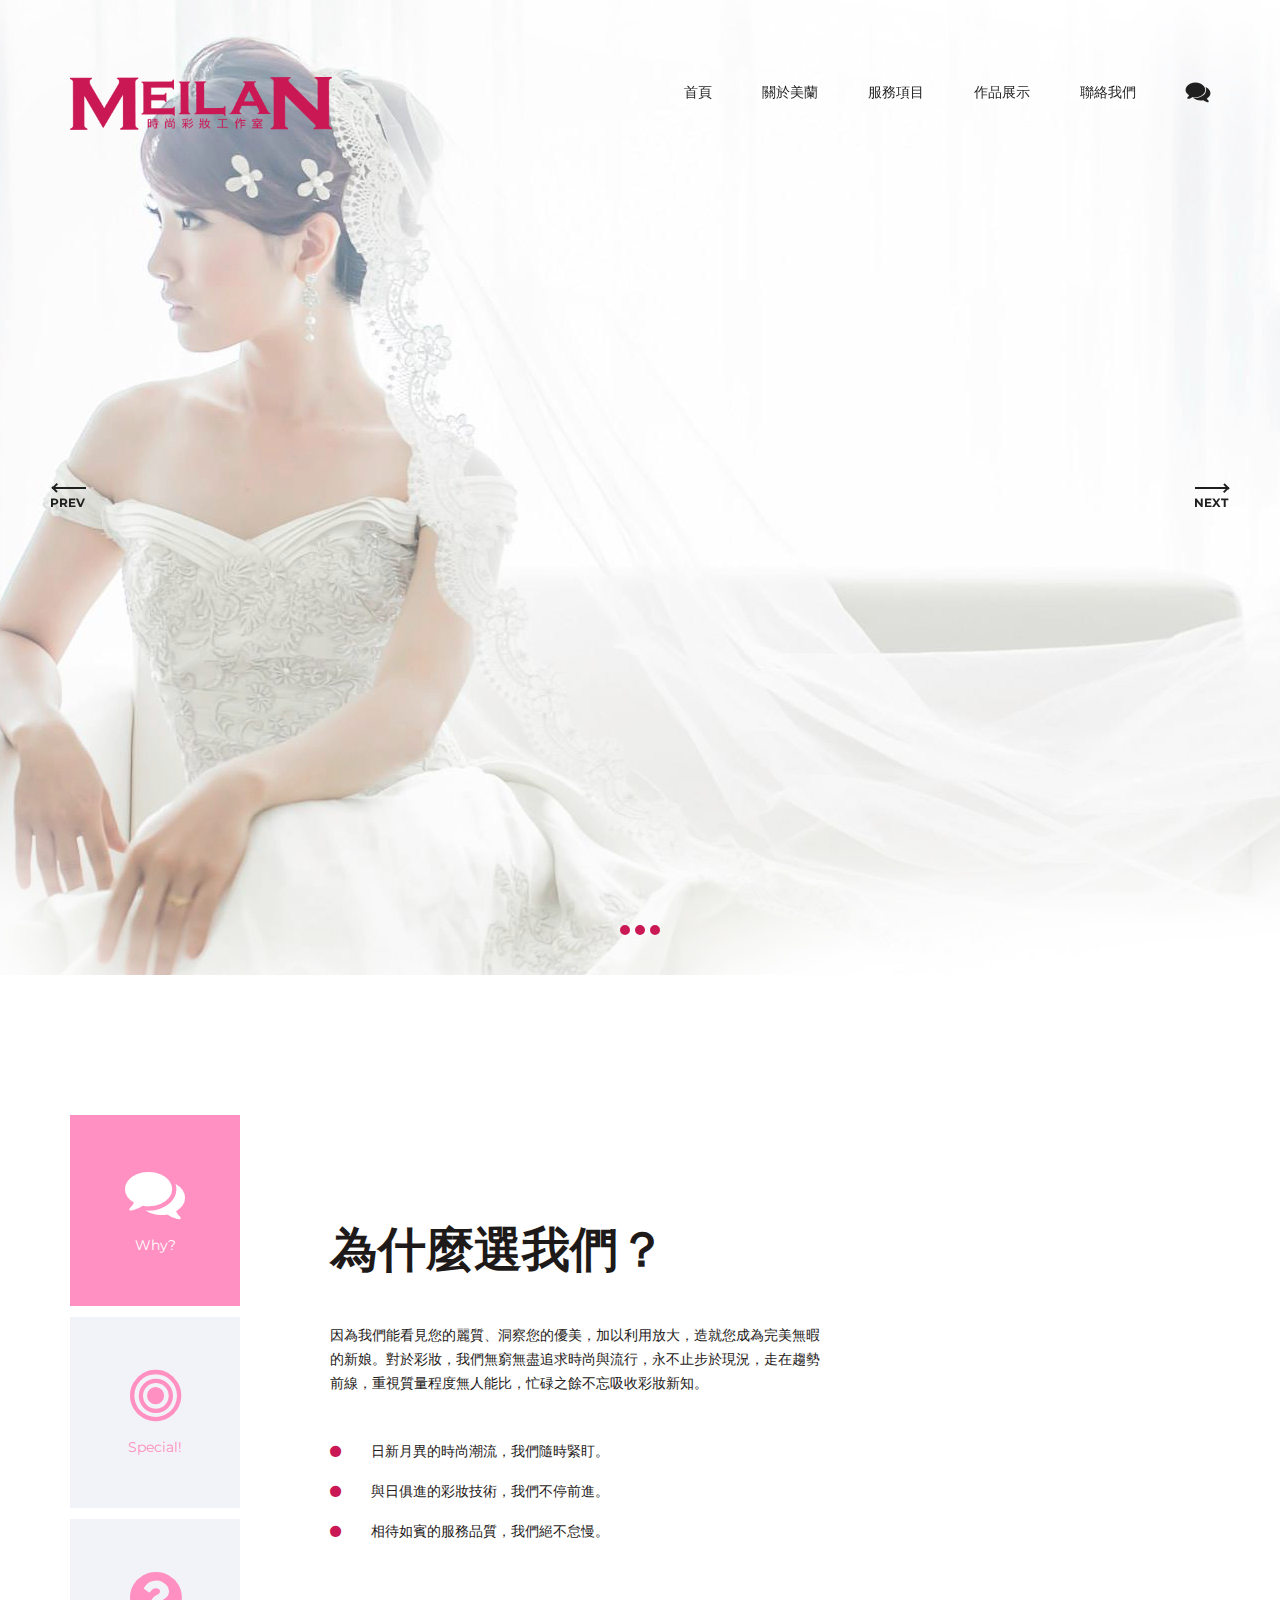
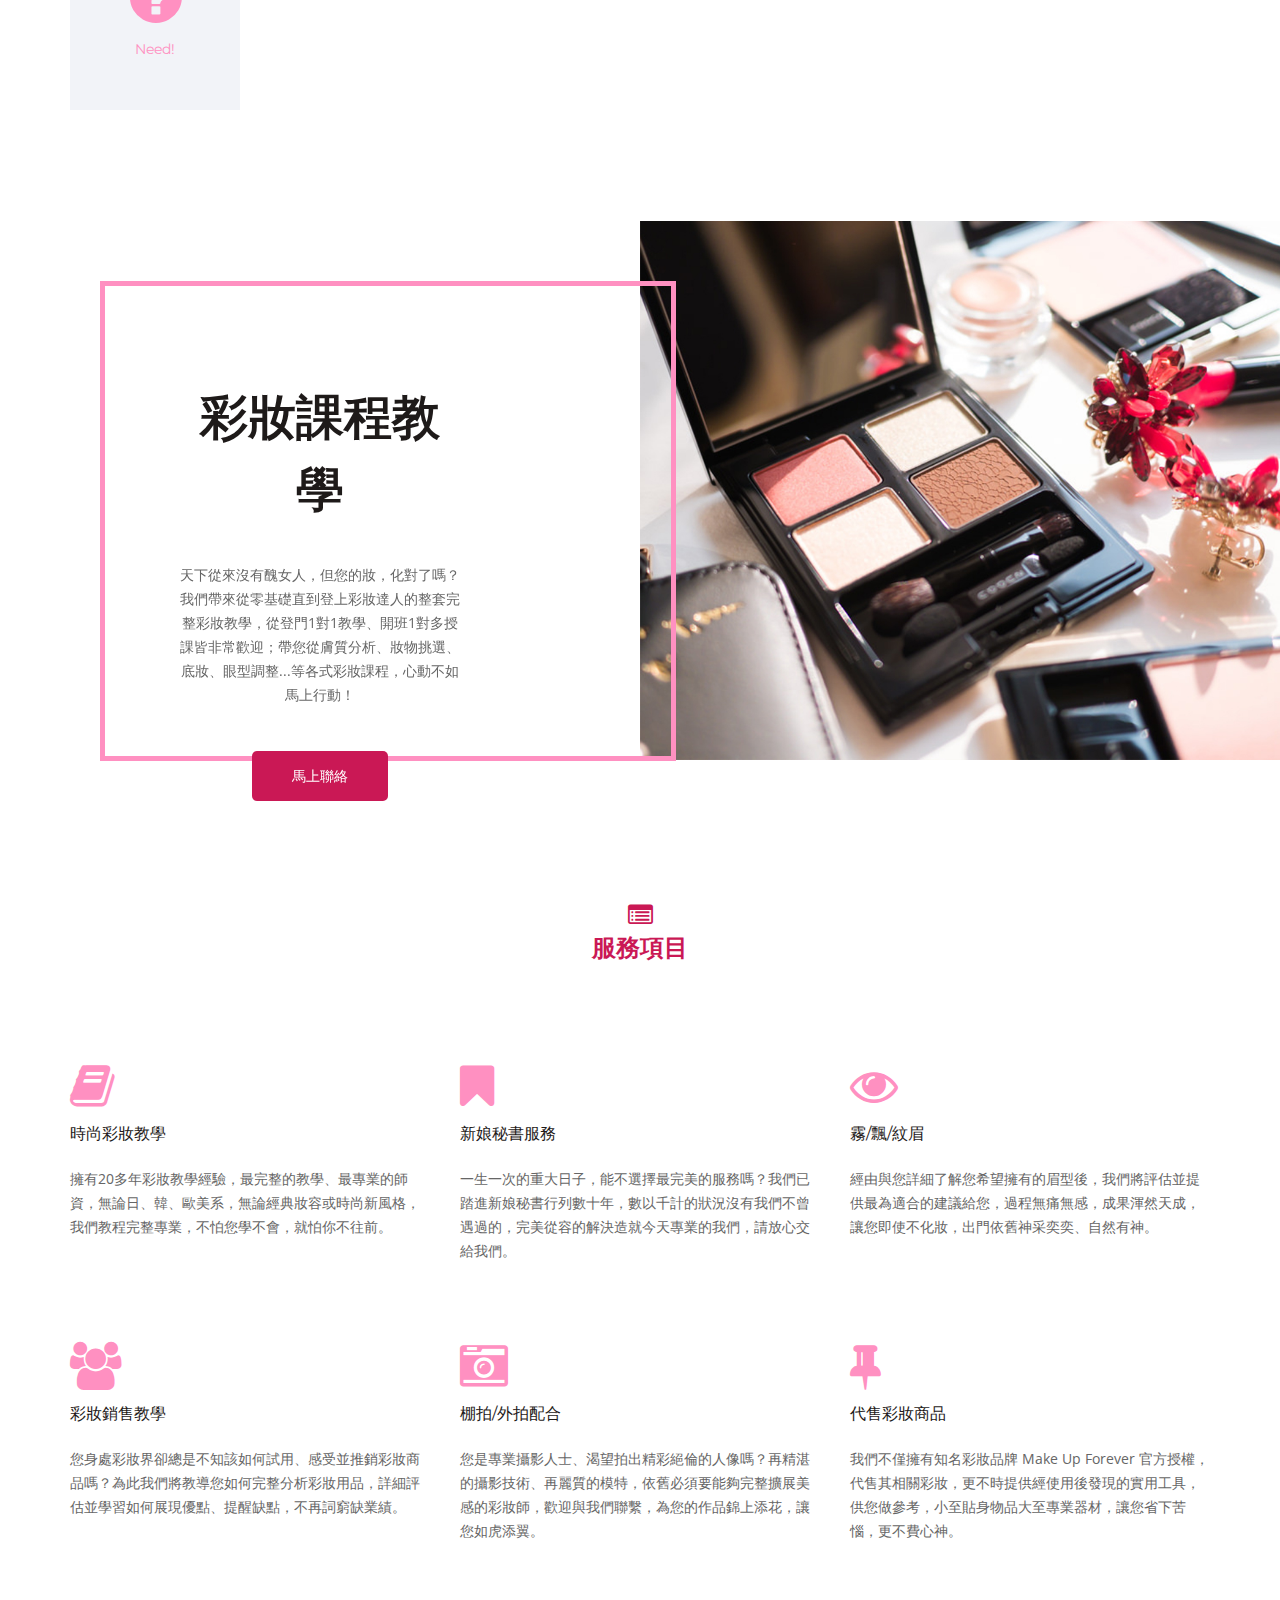
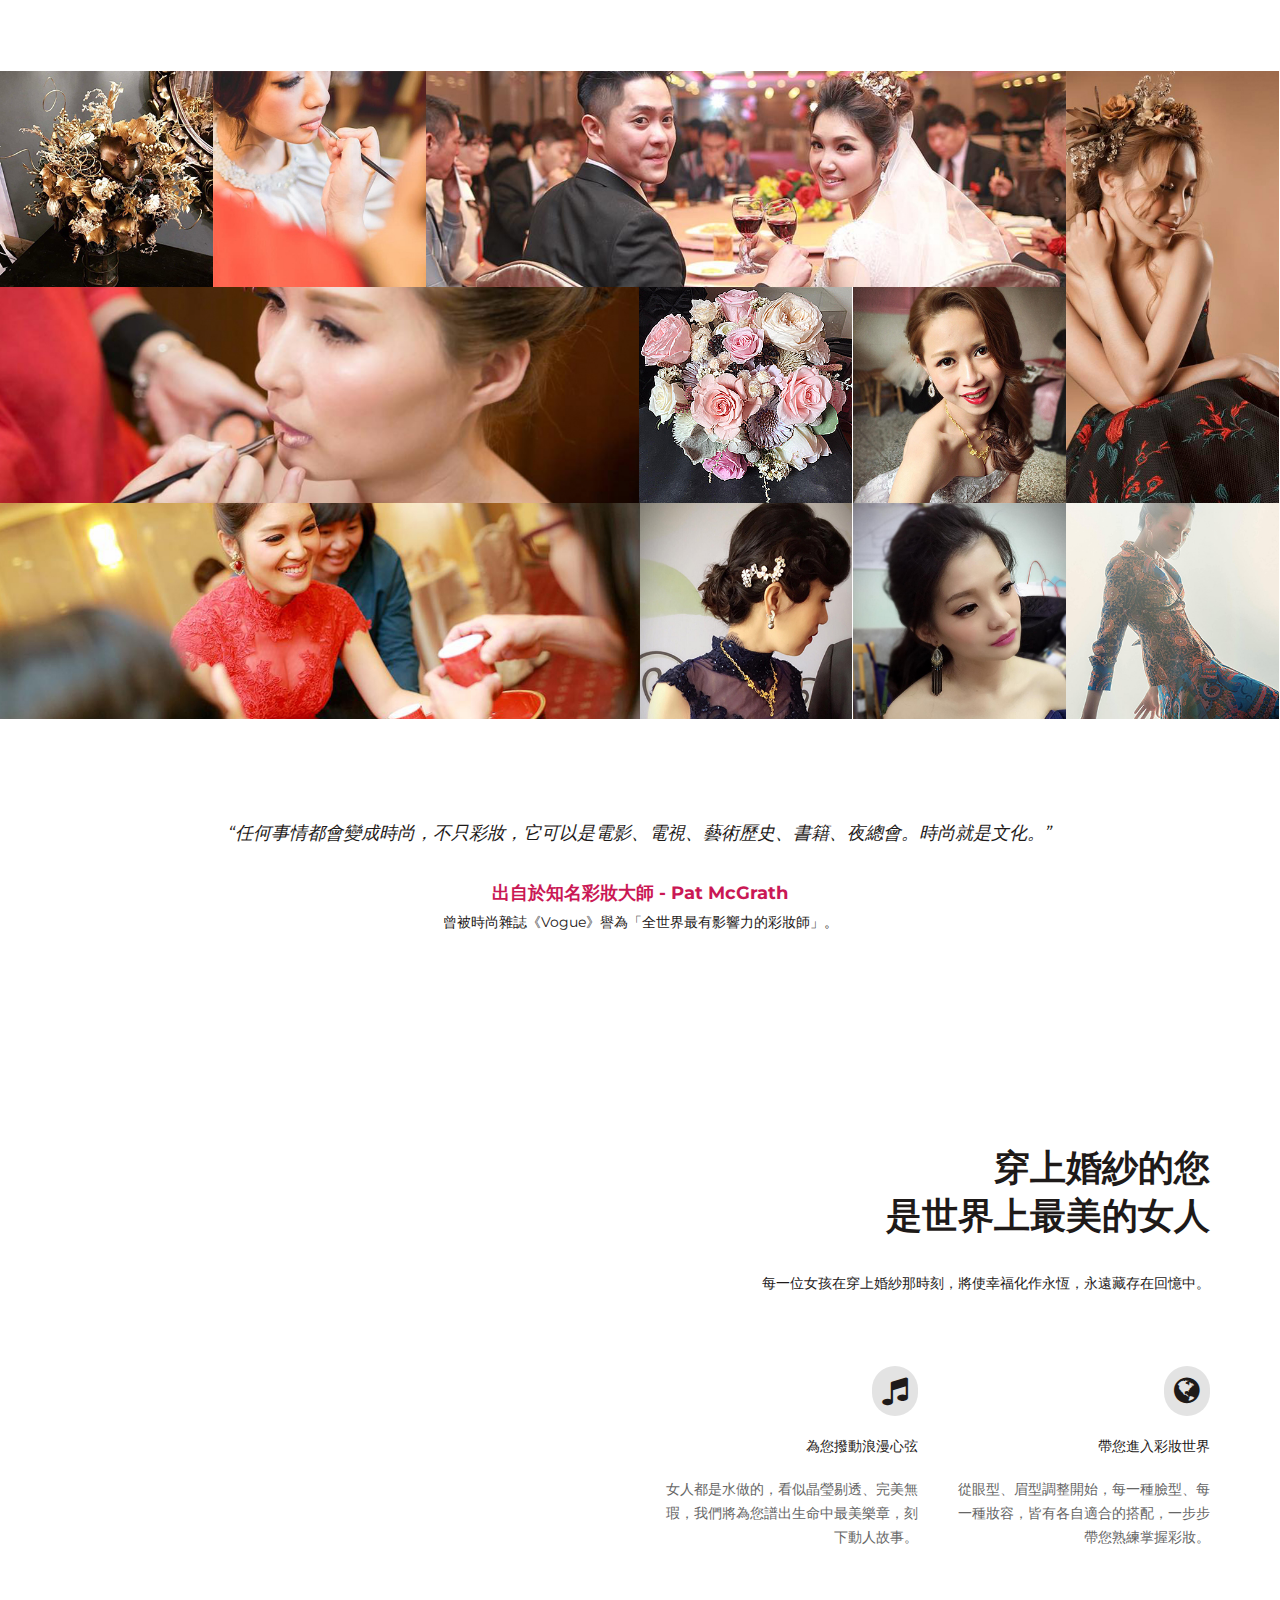
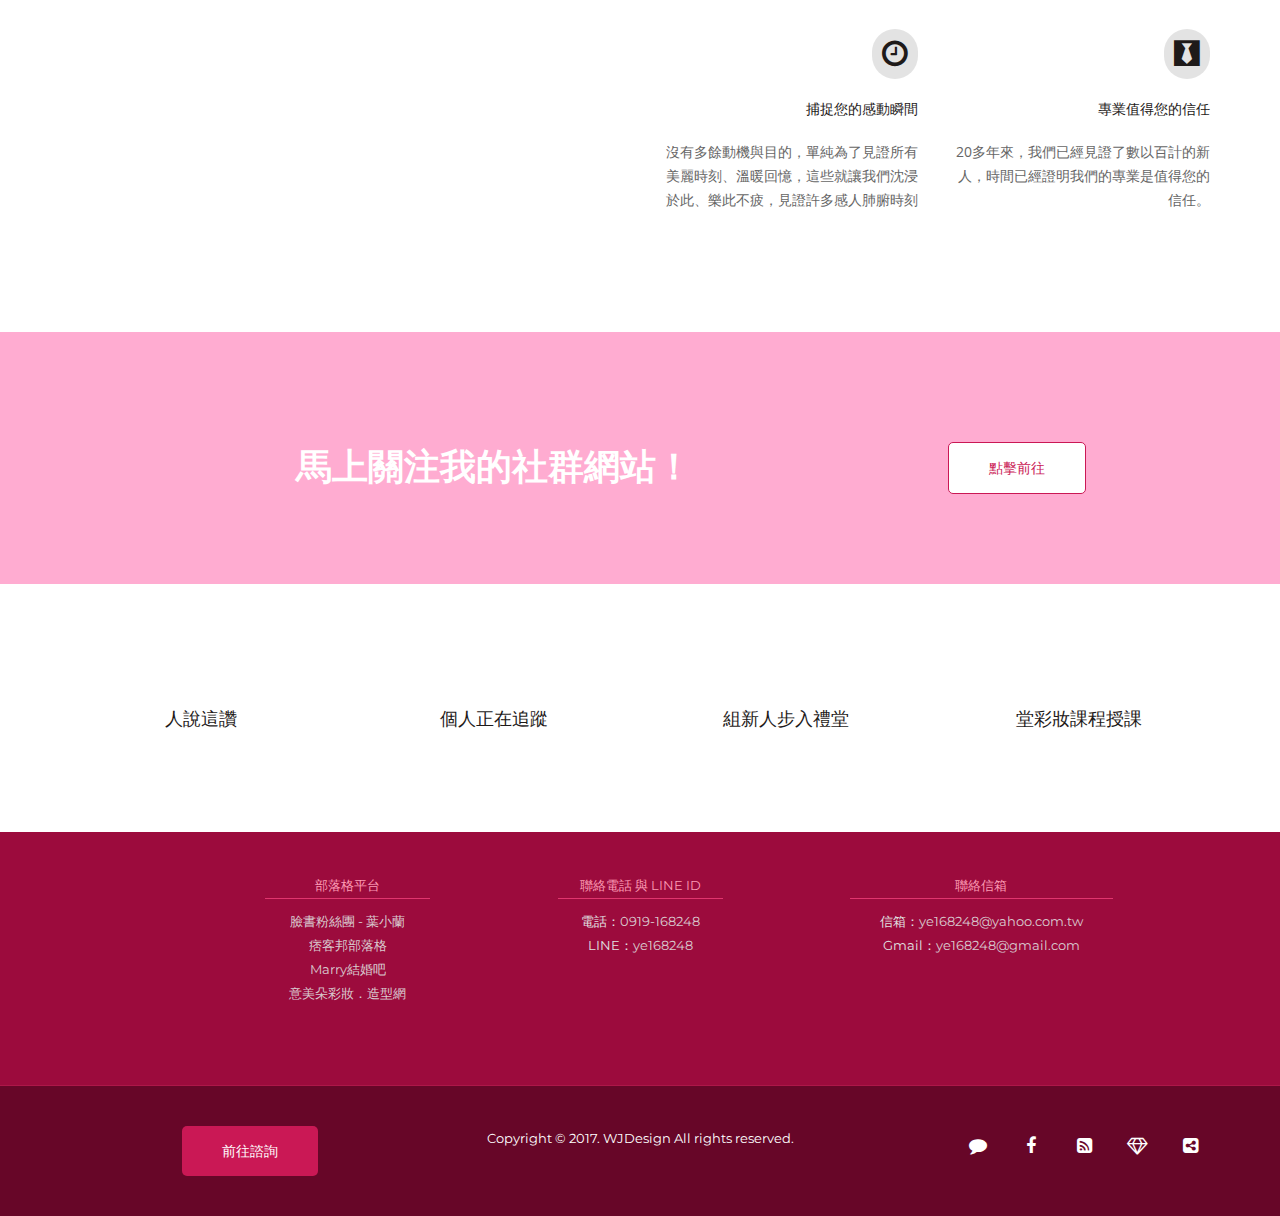
==== commit 49db4a73: "v1.03.2 1.修正聯絡我們樣式BUG 2.將地址改為部落格 3.修正聯絡我們彈窗表單連結" ====
--- a/index.html
+++ b/index.html
@@ -1190,10 +1190,13 @@
 						
 						<div class="widget widget-contact">
 															
-							<h6 class="widget-title">地址</h6>
+							<h6 class="widget-title">部落格平台</h6>
 							
 							<ul>
-								<li><a href="https://goo.gl/maps/hNTek6jLAED2" target="_blank">嘉義市西區文化路17-11號</a></li>
+								<li><a href="https://www.facebook.com/ye168248/" target="_blank">臉書粉絲團 - 葉小蘭</a></li>
+								<li><a href="http://ye168248.pixnet.net/blog" target="_blank">痞客邦部落格</a></li>
+								<li><a href="https://www.marry.com.tw/studio-9012" target="_blank">Marry結婚吧</a></li>
+								<li><a href="http://www.easymakeup.com.tw/Secretary_index_mp_ye168248.html" target="_blank">意美朵彩妝．造型網</a></li>
 							</ul>
 							
 						</div><!-- widget-contact -->
@@ -1286,7 +1289,7 @@
 							  
 							  <div class="modal-body">
 								
-								<iframe src="https://docs.google.com/forms/d/e/1FAIpQLSfN4t8MAKmDRzywm40Zom-I-PSuwtNmtee_IhpUbeAs1rxovg/viewform?embedded=true" width="360" height="500" frameborder="0" marginheight="0" marginwidth="0">載入中…</iframe>
+								<iframe src="https://docs.google.com/forms/d/e/1FAIpQLSfconEiWezVpUFBB7cXZuzLcZhGLgx0m9KUrFnIMA9LdLMa1Q/viewform?embedded=true" width="360" height="500" frameborder="0" marginheight="0" marginwidth="0">正在加载...</iframe>
 								
 							  </div><!-- modal-body -->
 							  
--- a/assets/css/custom.css
+++ b/assets/css/custom.css
@@ -2994,7 +2994,7 @@
 	.widget-contact ul li {
 	}
 	
-	.widget-contact:hover ul li {
+	.widget-contact ul li:hover {
 		color: #fff;
 	}
 
@@ -3005,7 +3005,7 @@
 		transition: color .2s;
 	}
 	
-	.widget-contact:hover ul li a {
+	.widget-contact ul li a:hover {
 		color:#fff;
 		text-decoration: none;
 	}
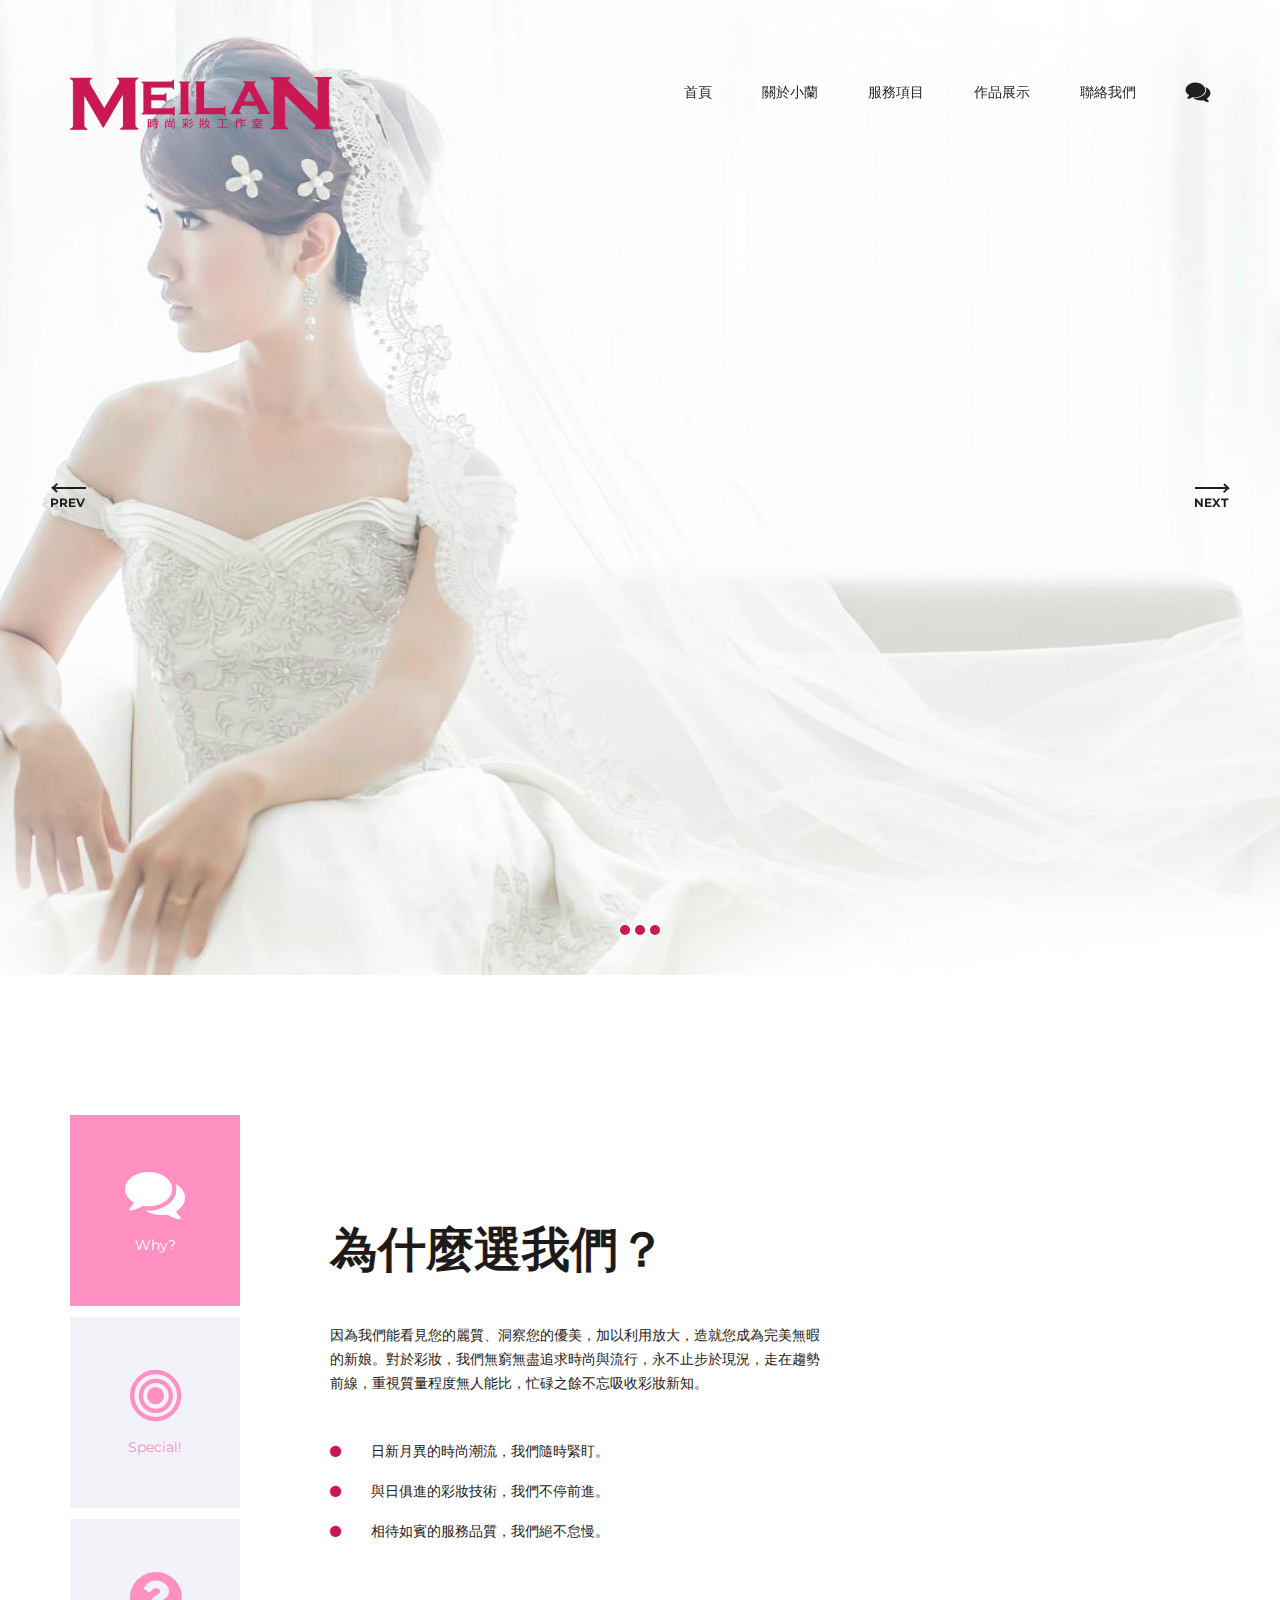
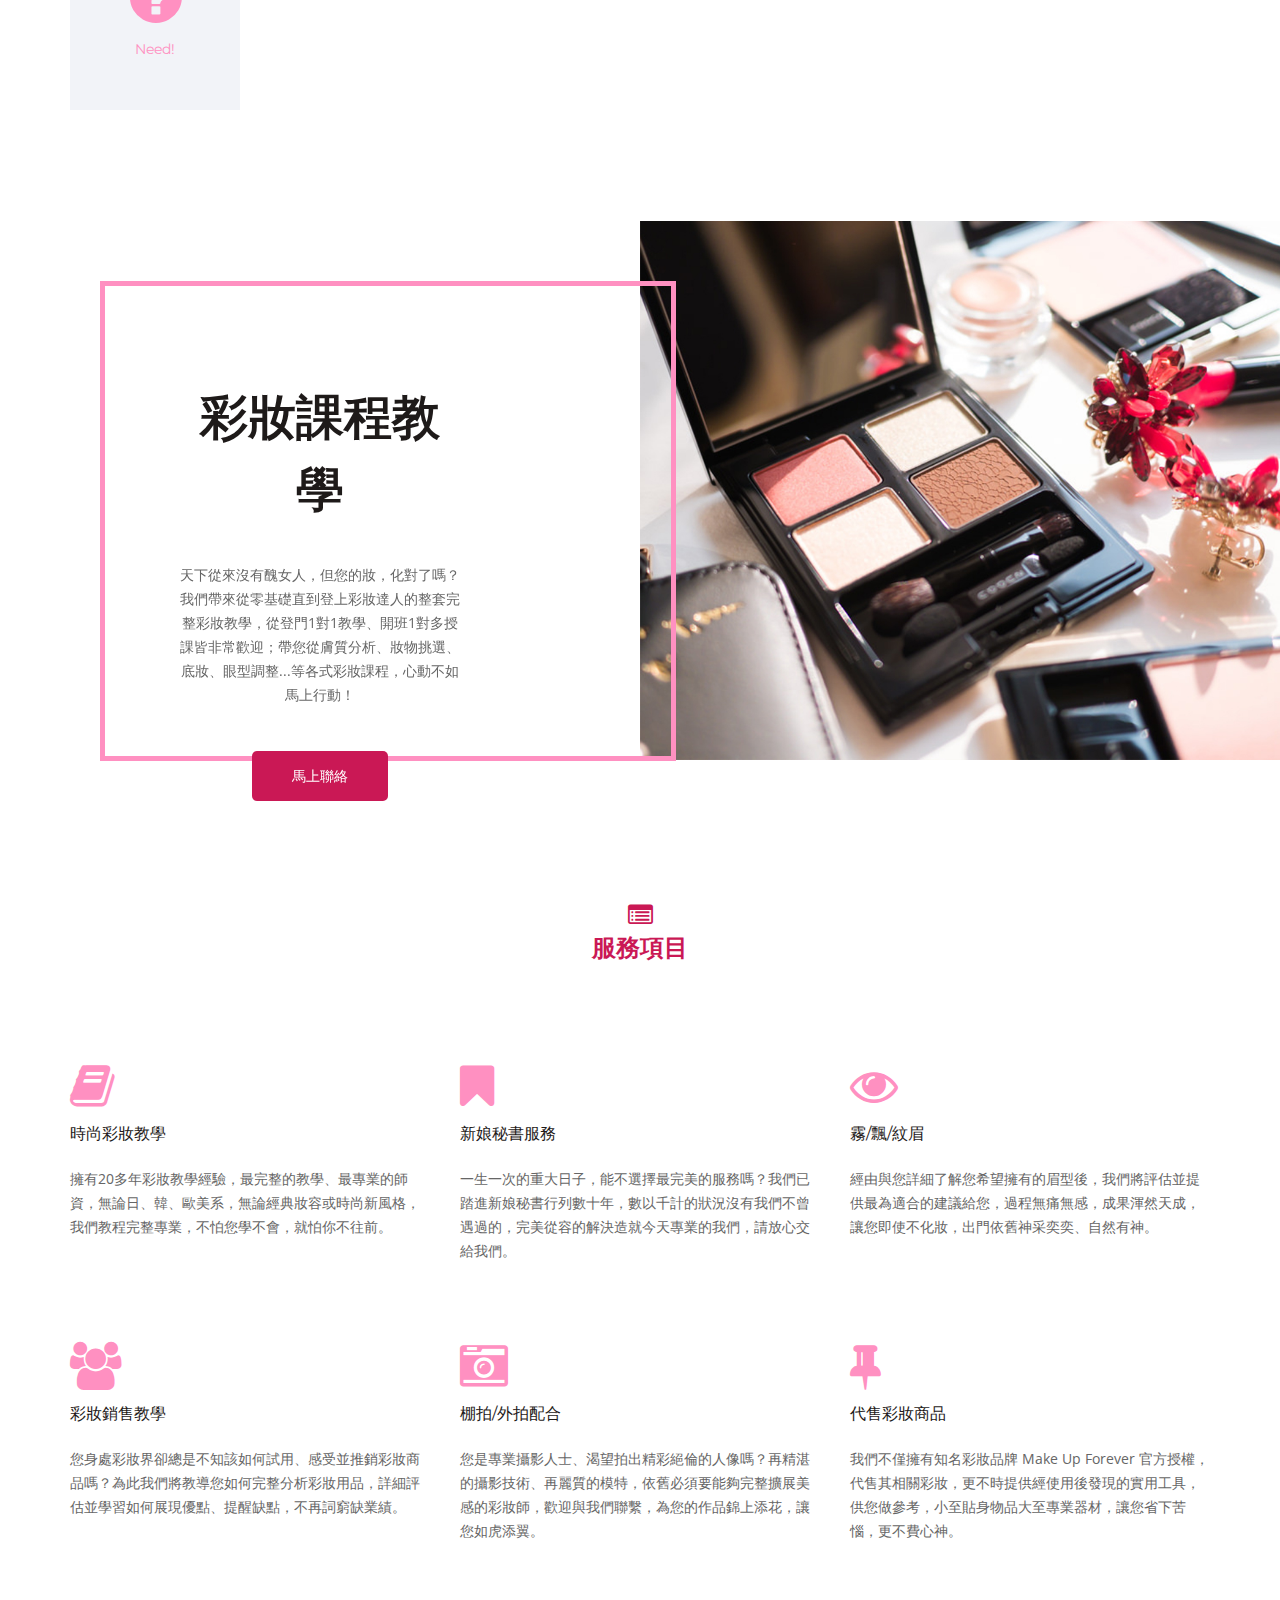
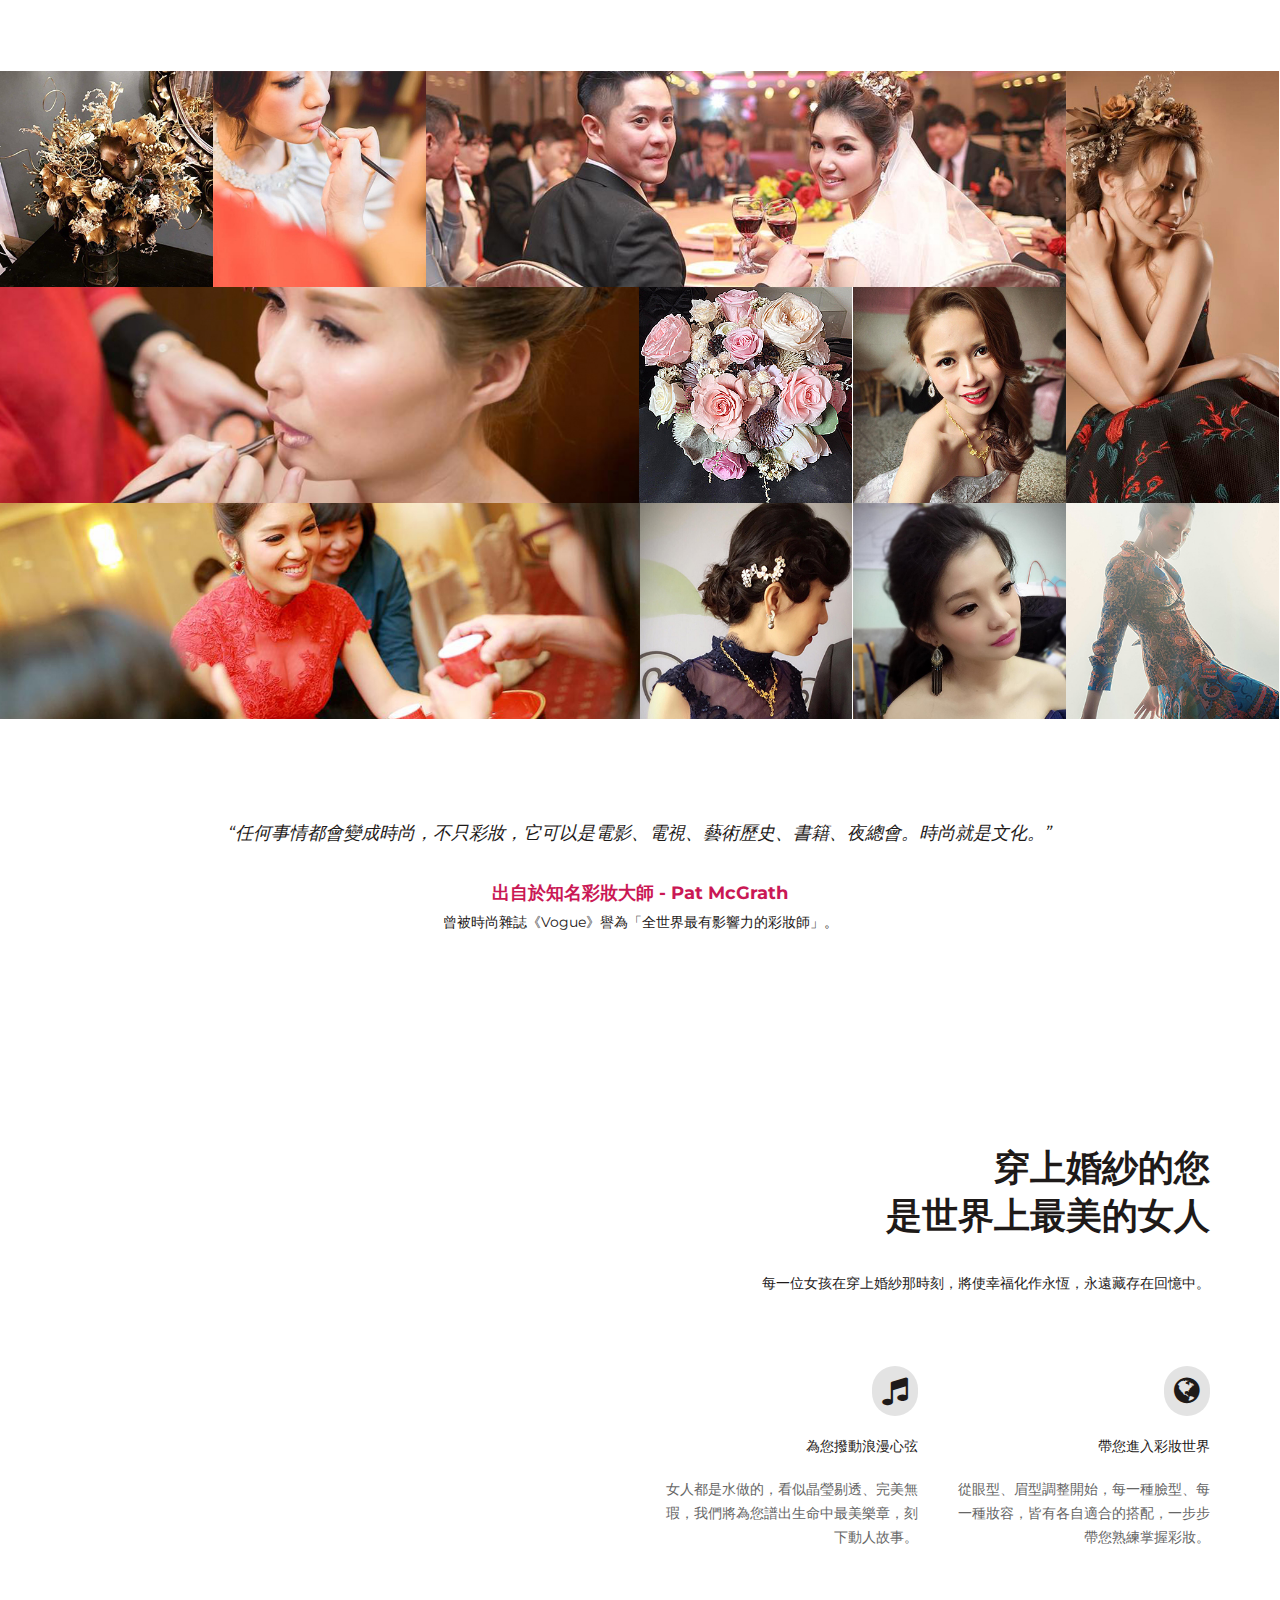
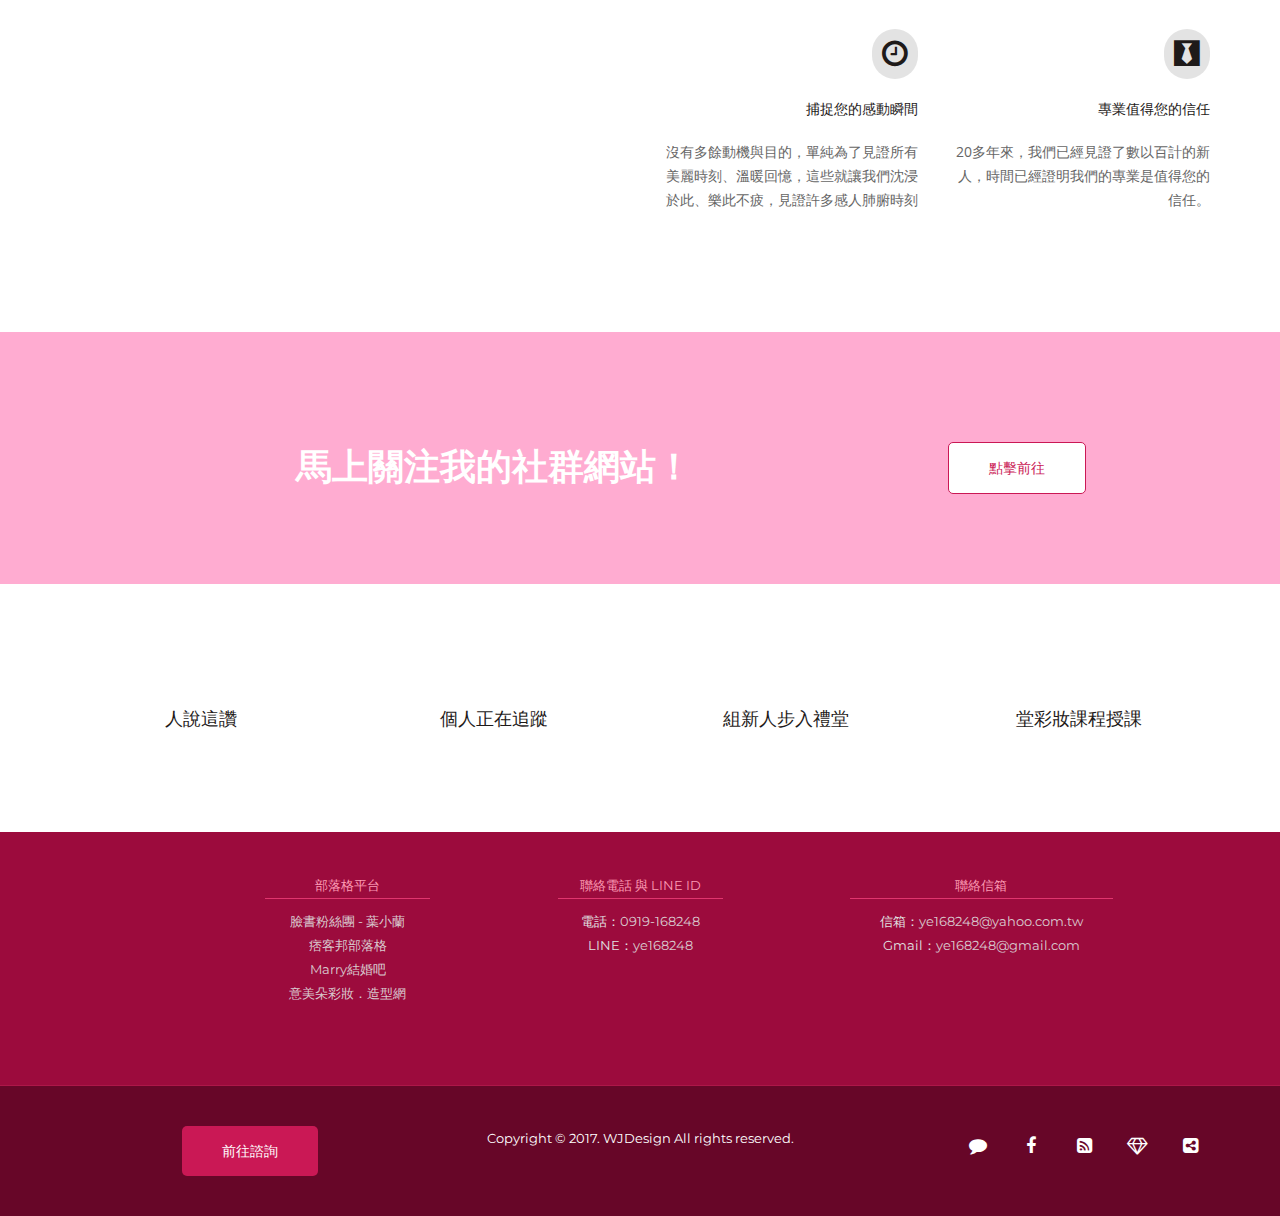
==== commit 0d5e865e: "v1.03.2 1.將所有"美蘭"文案修正為"小蘭"" ====
--- a/index.html
+++ b/index.html
@@ -7,10 +7,10 @@
     <meta charset="utf-8">
     <meta http-equiv="X-UA-Compatible" content="IE=edge">
     <meta name="viewport" content="width=device-width, initial-scale=1, maximum-scale=1, user-scalable=0">
-    <meta name="keywords" content="美蘭國際婚紗彩妝設計,葉小蘭,小蘭,小蘭老師,嘉義小蘭,嘉義葉小蘭,彩妝,新娘秘書,新秘,新娘,新秘彩妝,美蘭,美蘭國際">
+    <meta name="keywords" content="小蘭國際婚紗彩妝設計,彩妝,葉小蘭,小蘭,小蘭老師,嘉義小蘭,嘉義葉小蘭,新娘秘書,新秘,新娘,新秘彩妝,美蘭,美蘭國際">
     <meta name="description" content="給全台灣期待獨一無二的新娘最精緻柔體貼的服務。">
     
-    <title>美蘭國際婚紗彩妝設計</title>
+    <title>小蘭國際婚紗彩妝設計</title>
     
     <!-- FAVICON AND APPLE TOUCH -->
     <link rel="shortcut icon" href="favicon.ico">
@@ -85,7 +85,7 @@
                             <a id="mobile-menu-button" href="#">=</a>           
                             <ul class="menu clearfix" id="menu">
                                 <li><a href="index.html">首頁</a></li>
-                                <li><a href="" data-toggle="modal" data-target="#sliderModal">關於美蘭</a></li>
+                                <li><a href="" data-toggle="modal" data-target="#sliderModal">關於小蘭</a></li>
 								<li><a href="#section-2">服務項目</a></li>
 								<li><a href="#isotope">作品展示</a></li>
 								<li><a href="#section-6">聯絡我們</a></li>
@@ -1253,14 +1253,14 @@
 								<div class="modal-content">
 									<div class="modal-header">
 										<button type="button" class="close" data-dismiss="modal">&times;</button>
-										<h3>關於美蘭</h3>
+										<h3>關於小蘭</h3>
 									</div>
 									<div class="modal-body">
 										<div class="col-xs-12 col-sm-4">
 											<img src="images/about/about-us.jpg" alt="" class="img-responsive">
 										</div>
 										<div class="col-xs-12 col-sm-8">
-											<h4>知名彩妝達人-<a href="https://www.facebook.com/lan168248">葉美蘭(小蘭老師)</a></h4>
+											<h4>知名彩妝達人-<a href="https://www.facebook.com/lan168248">葉小蘭(小蘭老師)</a></h4>
 											<ul class="aboutList">
 												<li>擁有30多年的彩妝和教學經驗</li>
 												<li>馬來西亞沙巴SHIELA.L特聘講師</li>
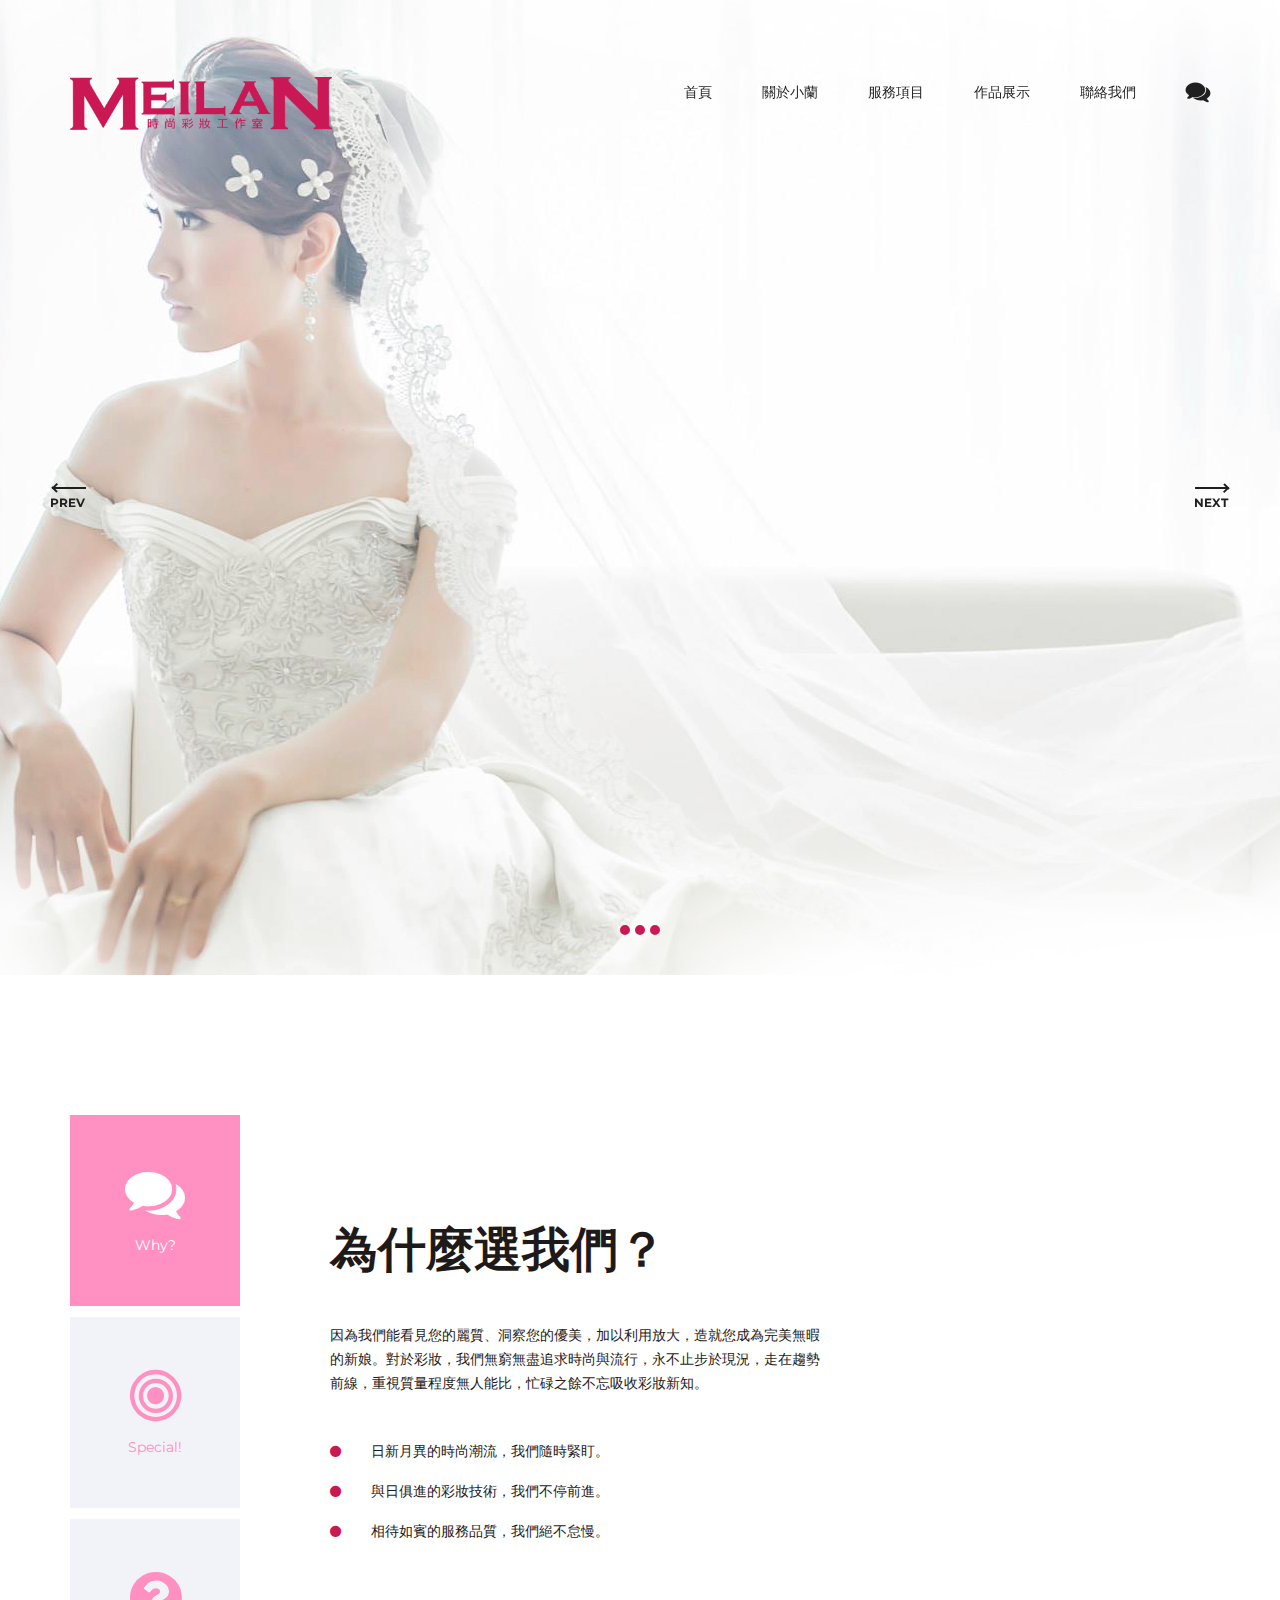
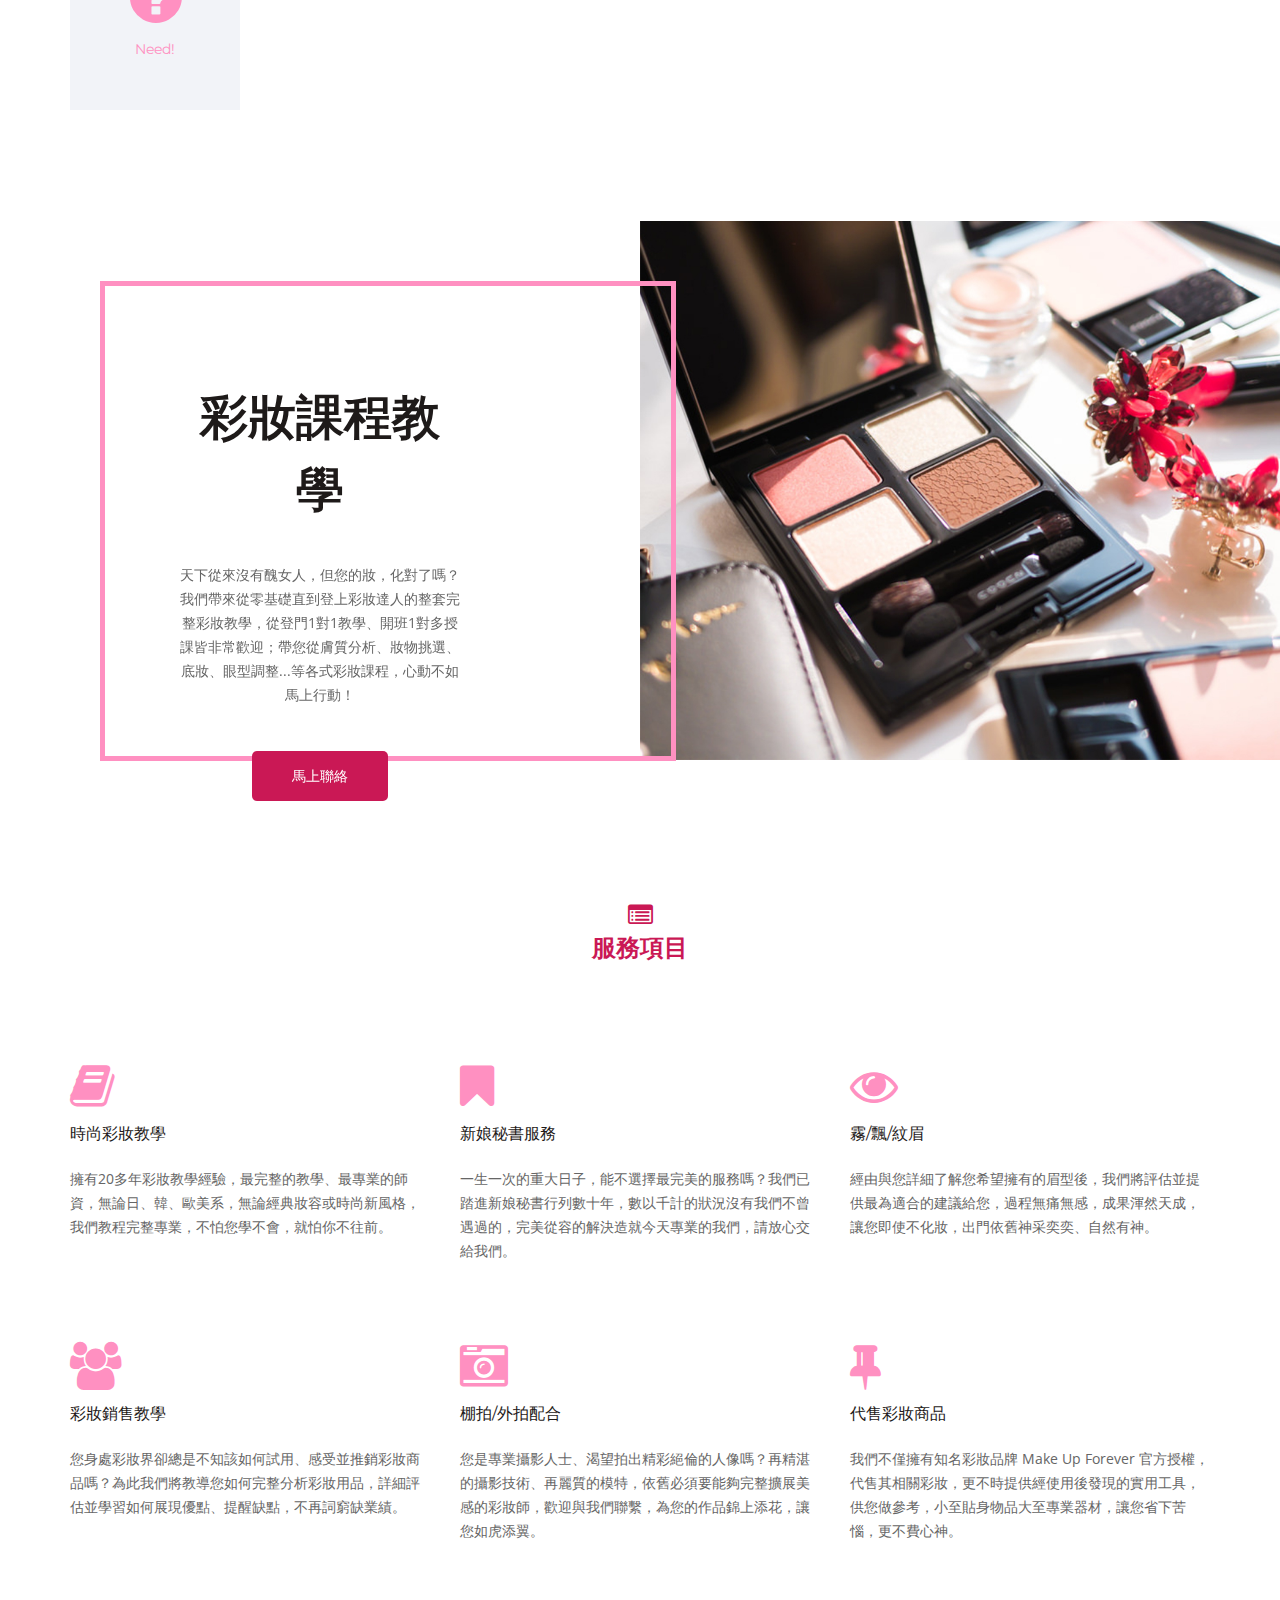
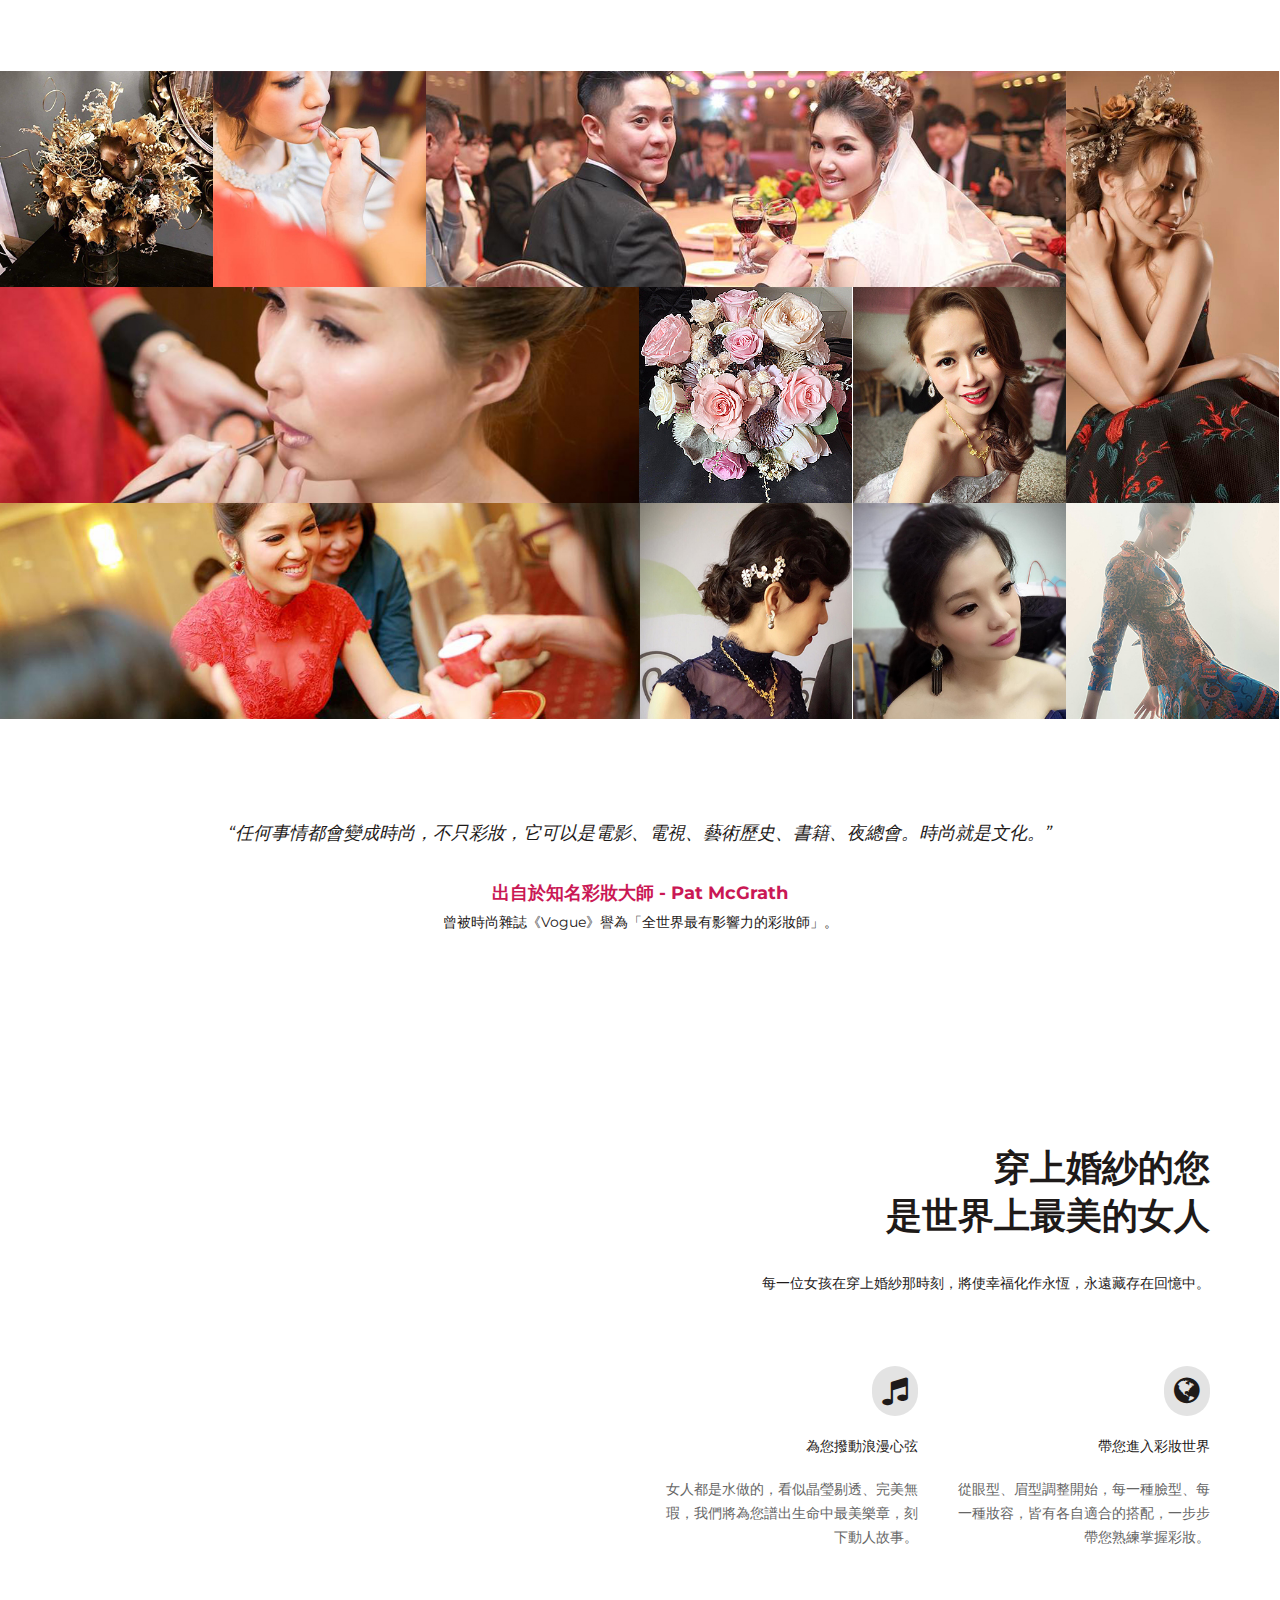
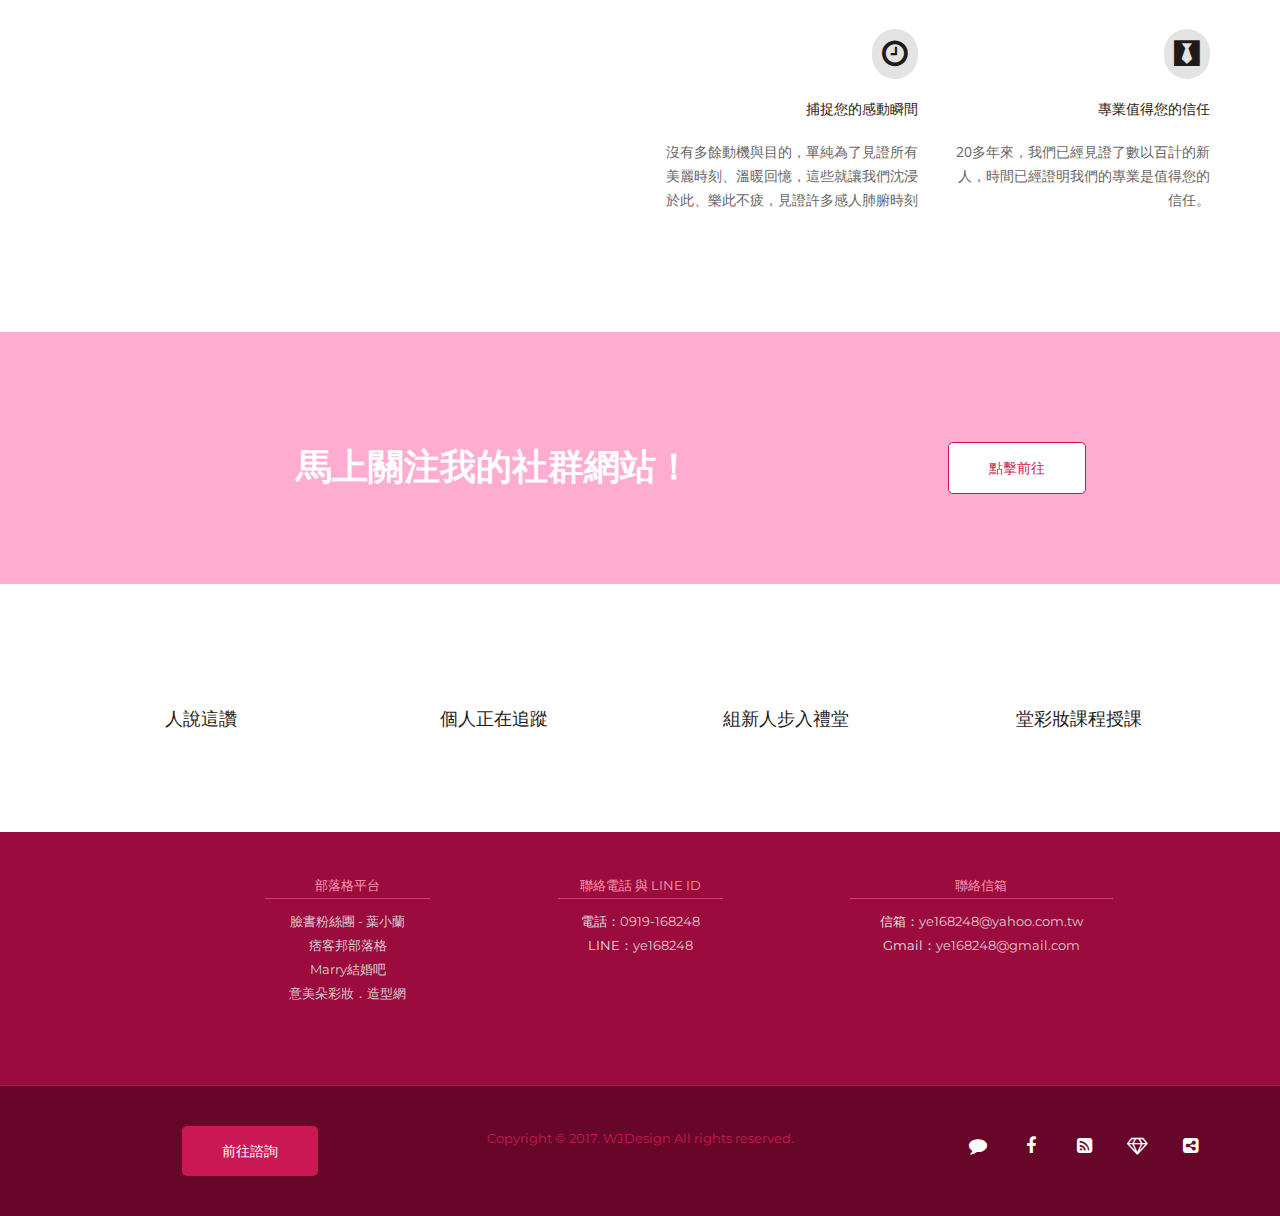
==== commit dc06cb37: "v1.03.4 程式碼整理 / 排版 / 清除多餘空行" ====
--- a/index.html
+++ b/index.html
@@ -1,125 +1,116 @@
-﻿<!doctype html>
+
+<!doctype html>
 <html>
 
 <head>
 
 	<meta name="google-site-verification" content="gLCAsUu86RoTsFHAsfUVP_D6Gh4p2AbcOBNcEyYFcns" />
-    <meta charset="utf-8">
-    <meta http-equiv="X-UA-Compatible" content="IE=edge">
-    <meta name="viewport" content="width=device-width, initial-scale=1, maximum-scale=1, user-scalable=0">
-    <meta name="keywords" content="小蘭國際婚紗彩妝設計,彩妝,葉小蘭,小蘭,小蘭老師,嘉義小蘭,嘉義葉小蘭,新娘秘書,新秘,新娘,新秘彩妝,美蘭,美蘭國際">
-    <meta name="description" content="給全台灣期待獨一無二的新娘最精緻柔體貼的服務。">
-    
-    <title>小蘭國際婚紗彩妝設計</title>
-    
-    <!-- FAVICON AND APPLE TOUCH -->
-    <link rel="shortcut icon" href="favicon.ico">
+	<meta charset="utf-8">
+	<meta http-equiv="X-UA-Compatible" content="IE=edge">
+	<meta name="viewport" content="width=device-width, initial-scale=1, maximum-scale=1, user-scalable=0">
+	<meta name="keywords" content="葉小蘭時尚彩妝,彩妝,葉小蘭,小蘭,小蘭老師,嘉義小蘭,嘉義葉小蘭,新娘秘書,新秘,新娘,新秘彩妝,美蘭,時尚彩妝">
+	<meta name="description" content="給全台灣期待獨一無二的新娘最精緻體貼的服務。">
+
+	<title>葉小蘭時尚彩妝</title>
+
+	<!-- FAVICON AND APPLE TOUCH -->
+	<link rel="shortcut icon" href="favicon.ico">
 	<link rel="apple-touch-icon-precomposed" sizes="180x180" href="apple-touch-180x180.png">
-    
-    <!-- FONTS -->
-    <link rel="stylesheet" href="https://fonts.googleapis.com/css?family=Montserrat:400,700|Open+Sans:300,300i,400,400i,700,700i"> 
-    
-    <!-- BOOTSTRAP CSS -->
-    <link rel="stylesheet" href="assets/bootstrap/css/bootstrap.min.css"> 
-    
-    <!-- FONT AWESOME -->
-    <link rel="stylesheet" href="assets/fonts/fontawesome/css/font-awesome.min.css">
-	
+
+	<!-- FONTS -->
+	<link rel="stylesheet" href="https://fonts.googleapis.com/css?family=Montserrat:400,700|Open+Sans:300,300i,400,400i,700,700i">
+
+	<!-- BOOTSTRAP CSS -->
+	<link rel="stylesheet" href="assets/bootstrap/css/bootstrap.min.css">
+
+	<!-- FONT AWESOME -->
+	<link rel="stylesheet" href="assets/fonts/fontawesome/css/font-awesome.min.css">
+
 	<!-- BERLIN ICONS -->
-    <link rel="stylesheet" href="assets/fonts/berlin-icons/css/berlin-icons.css"> 
-    
-    <!-- FANCYBOX -->
-    <link rel="stylesheet" href="assets/plugins/fancybox/jquery.fancybox.css">
-	
+	<link rel="stylesheet" href="assets/fonts/berlin-icons/css/berlin-icons.css">
+
+	<!-- FANCYBOX -->
+	<link rel="stylesheet" href="assets/plugins/fancybox/jquery.fancybox.css">
+
 	<!-- REVOLUTION SLIDER -->
-    <link rel="stylesheet" href="assets/plugins/revolutionslider/css/settings.css">
+	<link rel="stylesheet" href="assets/plugins/revolutionslider/css/settings.css">
 	<link rel="stylesheet" href="assets/plugins/revolutionslider/css/layers.css">
 	<link rel="stylesheet" href="assets/plugins/revolutionslider/css/navigation.css">
-    
-    <!-- OWL Carousel -->
-    <link rel="stylesheet" href="assets/plugins/owl-carousel/owl.carousel.css">
+
+	<!-- OWL Carousel -->
+	<link rel="stylesheet" href="assets/plugins/owl-carousel/owl.carousel.css">
 	<link rel="stylesheet" href="assets/plugins/owl-carousel/owl.transitions.css">
-	
+
 	<!-- YOUTUBE PLAYER -->
-    <link rel="stylesheet" href="assets/plugins/ytplayer/css/jquery.mb.YTPlayer.min.css">
-    
-    <!-- ANIMATIONS -->
-    <link rel="stylesheet" href="assets/plugins/animations/animate.min.css">
-    
-    <!-- CUSTOM & PAGES STYLE -->
-    <link rel="stylesheet" href="assets/css/custom.css">
-    <link rel="stylesheet" href="assets/css/pages-style.css">
-    
-    <!-- STYLE SWITCHER -->
-    <link rel="stylesheet" href="assets/plugins/theme-options/theme-options.css">  
-    
-    <!-- ALTERNATIVE STYLES -->
-    <link rel="stylesheet" href="#" data-style="styles">
-    
-
+	<link rel="stylesheet" href="assets/plugins/ytplayer/css/jquery.mb.YTPlayer.min.css">
+
+	<!-- ANIMATIONS -->
+	<link rel="stylesheet" href="assets/plugins/animations/animate.min.css">
+
+	<!-- CUSTOM & PAGES STYLE -->
+	<link rel="stylesheet" href="assets/css/custom.css">
+	<link rel="stylesheet" href="assets/css/pages-style.css">
+
+	<!-- STYLE SWITCHER -->
+	<link rel="stylesheet" href="assets/plugins/theme-options/theme-options.css">
+
+	<!-- ALTERNATIVE STYLES -->
+	<link rel="stylesheet" href="#" data-style="styles">
 </head>
 
 <body>
-
 	<div id="main-container">
-        
-        <!-- HEADER -->
-        <header id="header">
-            
-            <div class="container">
-                <div class="row">
-                    <div class="col-sm-3">
-                        
-                        <!-- LOGO -->
+		<!-- HEADER -->
+		<header id="header">
+			<div class="container">
+				<div class="row">
+					<div class="col-sm-3">
+						<!-- LOGO -->
 						<div id="logo">
 							<a href="index.html">
 								<img src="assets/images/logo.png" alt="">
 							</a>
-						</div><!-- LOGO -->
-                        
-                    </div><!-- col -->
-                    <div class="col-sm-9">
-						
-						<!-- MENU --> 
-                        <nav>
-                            <a id="mobile-menu-button" href="#">=</a>           
-                            <ul class="menu clearfix" id="menu">
-                                <li><a href="index.html">首頁</a></li>
-                                <li><a href="" data-toggle="modal" data-target="#sliderModal">關於小蘭</a></li>
+						</div>
+						<!-- LOGO -->
+					</div>
+					<!-- col -->
+					<div class="col-sm-9">
+						<!-- MENU -->
+						<nav>
+							<a id="mobile-menu-button" href="#">=</a>
+							<ul class="menu clearfix" id="menu">
+								<li><a href="index.html">首頁</a></li>
+								<li><a href="" data-toggle="modal" data-target="#sliderModal">關於小蘭</a></li>
 								<li><a href="#section-2">服務項目</a></li>
 								<li><a href="#isotope">作品展示</a></li>
 								<li><a href="#section-6">聯絡我們</a></li>
 								<li class="search">
 									<a href="#" class="" data-toggle="modal" data-target="#myModal"><i class="fa fa-comments"></i></a>
 									<!-- <div id="search-form-container"> -->
-										<!-- <form action="#" id="search-form">
+									<!-- <form action="#" id="search-form">
 											<iframe src="https://docs.google.com/forms/d/e/1FAIpQLSfN4t8MAKmDRzywm40Zom-I-PSuwtNmtee_IhpUbeAs1rxovg/viewform?embedded=true" width="760" height="500" frameborder="0" marginheight="0" marginwidth="0">載入中…</iframe> -->
-											<!-- <input type="search" placeholder="Enter keywords..." name="search" id="search">
+									<!-- <input type="search" placeholder="Enter keywords..." name="search" id="search">
 											<input type="submit" value="" id="search-submit"> -->
-										<!-- </form> -->
+									<!-- </form> -->
 									<!-- </div> -->
 								</li>
-                            </ul>
-                    	</nav>
-                    
-                    </div><!-- col -->
-                </div><!-- row -->
-            </div><!-- container -->    
-                    
-        </header><!-- HEADER -->
-        
-        <!-- CONTENT -->
-        
+							</ul>
+						</nav>
+					</div>
+					<!-- col -->
+				</div>
+				<!-- row -->
+			</div>
+			<!-- container -->
+		</header>
+		<!-- HEADER -->
+		<!-- CONTENT -->
 		<div id="page-content">
-
 			<div class="rev_slider_wrapper">
-                <div class="rev_slider" data-version="5.0">
-                    <ul>
-						
-                        <li data-transition="fade">
-						
+				<div class="rev_slider" data-version="5.0">
+					<ul>
+						<li data-transition="fade">
 							<img src="images/index/revolution-slider/1920x975-1.jpg" alt="">
-
 							<!-- <div class="tp-caption"
 								 data-x="left"
 								 data-y="bottom"
@@ -131,138 +122,43 @@
                                  data-transform_out="opacity:0;s:400;">
 								 <img src="images/index/revolution-slider/slide-1-image-1.png" alt="">
 							</div> -->
-						
-							<div class="tp-caption subtitle"
-								 data-x="right"
-								 data-y="370"
-								 data-speed="700"
-								 data-start="1400"
-								 data-hoffset="60"
-								 data-transform_in="y:-100px;opacity:0;s:400;"
-                                 data-transform_out="y:-100px;opacity:0;s:400;">
-								 時尚美學
-							</div>
-							
-							<div class="tp-caption subtitle2"
-								 data-x="right"
-								 data-y="490"
-								 data-speed="700"
-								 data-start="1800"
-								 data-hoffset="60"
-								 data-transform_in="y:100px;opacity:0;s:400;"
-                                 data-transform_out="y:100px;opacity:0;s:400;">
-								 共譜唯美的世紀婚禮
-							</div>
-							
-							<div class="tp-caption title tp-resizeme"
-								 data-x="right"
-								 data-y="420"
-								 data-speed="700"
-								 data-start="2200"
-								 data-hoffset="60"
-								 data-transform_in="x:[105%];z:0;rX:45deg;rY:0deg;rZ:90deg;sX:1;sY:1;skX:0;skY:0;s:400;e:Power4.easeInOut;" 
-								 data-transform_out="y:[100%];s:1000;e:Power2.easeInOut;s:1000;e:Power2.easeInOut;" 
-								 data-mask_in="x:0px;y:0px;s:inherit;e:inherit;" 
-								 data-mask_out="x:inherit;y:inherit;s:inherit;e:inherit;" 
-								 data-splitin="chars" 
-								 data-splitout="none" 
-								 data-responsive_offset="on" 
-								 data-elementdelay="0.05">
-								 完美呈現夢幻妝感
-							</div>
-						
-							<div class="tp-caption tp-shape tp-shapewrapper  tp-resizeme"
-								 id="shape-1-layer" 
-								 data-x="right" 
-								 data-y="310" 
-								 data-speed="700"
-								 data-start="2500"
-								 data-hoffset="30"
-								 data-width="735"
-								 data-height="260"
-								 data-whitespace="nowrap"
-								 data-transform_idle="o:1;"
-								 data-transform_in="x:-450px;opacity:0;s:400;"
-                                 data-transform_out="opacity:0;s:400;"
-								 data-responsive_offset="on" 
-							 
-								style="z-index: 9;
-								background-color: transparent;">		
-							</div>
-							
-							<div class="tp-caption"
-								 data-x="right"
-								 data-y="590"
-								 data-speed="700"
-								 data-start="3500"
-								 data-hoffset="30"
-								 data-transform_in="y:100px;opacity:0;s:400;"
-                                 data-transform_out="y:100px;opacity:0;s:400;">
-								 <a class="btn btn-default" data-toggle="modal" data-target="#sliderModal">詳細內容</a>
-							</div>
-                                                        
-                        </li>
+							<div class="tp-caption subtitle" data-x="right" data-y="370" data-speed="700" data-start="1400" data-hoffset="60" data-transform_in="y:-100px;opacity:0;s:400;" data-transform_out="y:-100px;opacity:0;s:400;">
+								時尚美學
+							</div>
+							<div class="tp-caption subtitle2" data-x="right" data-y="490" data-speed="700" data-start="1800" data-hoffset="60" data-transform_in="y:100px;opacity:0;s:400;" data-transform_out="y:100px;opacity:0;s:400;">
+								共譜唯美的世紀婚禮
+							</div>
+							<div class="tp-caption title tp-resizeme" data-x="right" data-y="420" data-speed="700" data-start="2200" data-hoffset="60" data-transform_in="x:[105%];z:0;rX:45deg;rY:0deg;rZ:90deg;sX:1;sY:1;skX:0;skY:0;s:400;e:Power4.easeInOut;" data-transform_out="y:[100%];s:1000;e:Power2.easeInOut;s:1000;e:Power2.easeInOut;"
+							  data-mask_in="x:0px;y:0px;s:inherit;e:inherit;" data-mask_out="x:inherit;y:inherit;s:inherit;e:inherit;" data-splitin="chars" data-splitout="none" data-responsive_offset="on" data-elementdelay="0.05">
+								完美呈現夢幻妝感
+							</div>
+							<div class="tp-caption tp-shape tp-shapewrapper  tp-resizeme" id="shape-1-layer" data-x="right" data-y="310" data-speed="700" data-start="2500" data-hoffset="30" data-width="735" data-height="260" data-whitespace="nowrap" data-transform_idle="o:1;" data-transform_in="x:-450px;opacity:0;s:400;"
+							  data-transform_out="opacity:0;s:400;" data-responsive_offset="on" style="z-index: 9;
+								background-color: transparent;">
+							</div>
+							<div class="tp-caption" data-x="right" data-y="590" data-speed="700" data-start="3500" data-hoffset="30" data-transform_in="y:100px;opacity:0;s:400;" data-transform_out="y:100px;opacity:0;s:400;">
+								<a class="btn btn-default" data-toggle="modal" data-target="#sliderModal">詳細內容</a>
+							</div>
+						</li>
 						<li data-transition="fade">
-						
 							<img src="images/index/revolution-slider/1920x975-2.jpg" alt="">
-
-							<div class="tp-caption subtitle"
-								 data-x="right"
-								 data-y="340"
-								 data-speed="700"
-								 data-start="1000"
-								 data-hoffset="30"
-								 data-transform_in="y:-100px;opacity:0;s:400;"
-                                 data-transform_out="y:-100px;opacity:0;s:400;">
-								 量身打造
-							</div>
-							
-							<div class="tp-caption text text-right"
-								 data-x="right"
-								 data-y="470"
-								 data-speed="700"
-								 data-start="1400"
-								 data-hoffset="30"
-								 data-transform_in="y:100px;opacity:0;s:400;"
-                                 data-transform_out="y:100px;opacity:0;s:400;">
-								 每個女孩，都有屬於自己的故事。<br/>
-								 而每個故事，都值得被呵護對待。<br/>
-								 請放心牽起我們，讓我們細心寫下您的故事。
-							</div>
-							
-							<div class="tp-caption title-large tp-resizeme"
-								 data-x="right"
-								 data-y="380"
-								 data-speed="700"
-								 data-start="1000"
-								 data-hoffset="30"
-								 data-transform_in="x:[105%];z:0;rX:45deg;rY:0deg;rZ:90deg;sX:1;sY:1;skX:0;skY:0;s:400;e:Power4.easeInOut;" 
-								 data-transform_out="y:[100%];s:1000;e:Power2.easeInOut;s:1000;e:Power2.easeInOut;" 
-								 data-mask_in="x:0px;y:0px;s:inherit;e:inherit;" 
-								 data-mask_out="x:inherit;y:inherit;s:inherit;e:inherit;" 
-								 data-splitin="chars" 
-								 data-splitout="none" 
-								 data-responsive_offset="on" 
-								 data-elementdelay="0.05">
-								 塑造最美新娘
-							</div>
-
-							<div class="tp-caption"
-								 data-x="right"
-								 data-y="590"
-								 data-speed="700"
-								 data-start="2500"
-								 data-hoffset="30"
-								 data-transform_in="y:100px;opacity:0;s:400;"
-                                 data-transform_out="y:100px;opacity:0;s:400;">
-								 <a class="btn btn-default" data-toggle="modal" data-target="#sliderModal">詳細內容</a>
-							</div>
-                                                        
-                        </li>
+							<div class="tp-caption subtitle" data-x="right" data-y="340" data-speed="700" data-start="1000" data-hoffset="30" data-transform_in="y:-100px;opacity:0;s:400;" data-transform_out="y:-100px;opacity:0;s:400;">
+								量身打造
+							</div>
+							<div class="tp-caption text text-right" data-x="right" data-y="470" data-speed="700" data-start="1400" data-hoffset="30" data-transform_in="y:100px;opacity:0;s:400;" data-transform_out="y:100px;opacity:0;s:400;">
+								每個女孩，都有屬於自己的故事。<br/> 而每個故事，都值得被呵護對待。
+								<br/> 請放心牽起我們，讓我們細心寫下您的故事。
+							</div>
+							<div class="tp-caption title-large tp-resizeme" data-x="right" data-y="380" data-speed="700" data-start="1000" data-hoffset="30" data-transform_in="x:[105%];z:0;rX:45deg;rY:0deg;rZ:90deg;sX:1;sY:1;skX:0;skY:0;s:400;e:Power4.easeInOut;" data-transform_out="y:[100%];s:1000;e:Power2.easeInOut;s:1000;e:Power2.easeInOut;"
+							  data-mask_in="x:0px;y:0px;s:inherit;e:inherit;" data-mask_out="x:inherit;y:inherit;s:inherit;e:inherit;" data-splitin="chars" data-splitout="none" data-responsive_offset="on" data-elementdelay="0.05">
+								塑造最美新娘
+							</div>
+							<div class="tp-caption" data-x="right" data-y="590" data-speed="700" data-start="2500" data-hoffset="30" data-transform_in="y:100px;opacity:0;s:400;" data-transform_out="y:100px;opacity:0;s:400;">
+								<a class="btn btn-default" data-toggle="modal" data-target="#sliderModal">詳細內容</a>
+							</div>
+						</li>
 						<li data-transition="fade">
-						
 							<img src="images/index/revolution-slider/1920x975-3.jpg" alt="">
-
 							<!-- <div class="tp-caption"
 								 data-x="right"
 								 data-y="bottom"
@@ -273,65 +169,30 @@
                                  data-transform_out="opacity:0;s:400;">
 								 <img src="images/index/revolution-slider/slide-3-image-1.png" alt="">
 							</div> -->
-							
-							<div class="tp-caption subtitle"
-								 data-x="left"
-								 data-y="340"
-								 data-speed="700"
-								 data-start="1500"
-								 data-hoffset="30"
-								 data-transform_in="y:-100px;opacity:0;s:400;"
-                                 data-transform_out="y:-100px;opacity:0;s:400;">
-								 動人樂章
-							</div>
-
-							<div class="tp-caption title-large tp-resizeme"
-								 data-x="left"
-								 data-y="400"
-								 data-speed="700"
-								 data-start="1200"
-								 data-hoffset="30"
-								 data-transform_in="x:[105%];z:0;rX:45deg;rY:0deg;rZ:90deg;sX:1;sY:1;skX:0;skY:0;s:400;e:Power4.easeInOut;" 
-								 data-transform_out="y:[100%];s:1000;e:Power2.easeInOut;s:1000;e:Power2.easeInOut;" 
-								 data-mask_in="x:0px;y:0px;s:inherit;e:inherit;" 
-								 data-mask_out="x:inherit;y:inherit;s:inherit;e:inherit;" 
-								 data-splitin="chars" 
-								 data-splitout="none" 
-								 data-responsive_offset="on" 
-								 data-elementdelay="0.05">
-								 讓我們攜手創造
-							</div>
-
-							<div class="tp-caption"
-								 data-x="left"
-								 data-y="555"
-								 data-speed="700"
-								 data-start="2500"
-								 data-hoffset="30"
-								 data-transform_in="y:100px;opacity:0;s:400;"
-                                 data-transform_out="y:100px;opacity:0;s:400;">
-								 <a class="btn btn-default" data-toggle="modal" data-target="#sliderModal">詳細內容</a>
-							</div>
-                                                        
-                        </li>
-						
+							<div class="tp-caption subtitle" data-x="left" data-y="340" data-speed="700" data-start="1500" data-hoffset="30" data-transform_in="y:-100px;opacity:0;s:400;" data-transform_out="y:-100px;opacity:0;s:400;">
+								動人樂章
+							</div>
+							<div class="tp-caption title-large tp-resizeme" data-x="left" data-y="400" data-speed="700" data-start="1200" data-hoffset="30" data-transform_in="x:[105%];z:0;rX:45deg;rY:0deg;rZ:90deg;sX:1;sY:1;skX:0;skY:0;s:400;e:Power4.easeInOut;" data-transform_out="y:[100%];s:1000;e:Power2.easeInOut;s:1000;e:Power2.easeInOut;"
+							  data-mask_in="x:0px;y:0px;s:inherit;e:inherit;" data-mask_out="x:inherit;y:inherit;s:inherit;e:inherit;" data-splitin="chars" data-splitout="none" data-responsive_offset="on" data-elementdelay="0.05">
+								讓我們攜手創造
+							</div>
+							<div class="tp-caption" data-x="left" data-y="555" data-speed="700" data-start="2500" data-hoffset="30" data-transform_in="y:100px;opacity:0;s:400;" data-transform_out="y:100px;opacity:0;s:400;">
+								<a class="btn btn-default" data-toggle="modal" data-target="#sliderModal">詳細內容</a>
+							</div>
+						</li>
 					</ul>
-				</div><!-- rev_slider -->
-			</div><!-- rev_slider_wrapper -->
-			
+				</div>
+				<!-- rev_slider -->
+			</div>
+			<!-- rev_slider_wrapper -->
 			<section class="full-section parallax" id="section-1" data-stellar-background-ratio="0.1">
-			
 				<div class="full-section-container">
-					
 					<div class="container">
 						<div class="row">
 							<div class="col-md-8">
-								
 								<div class="vertical-tabs">
-								
 									<div class="row">
 										<div class="col-sm-3">
-									
 											<ul class="nav nav-tabs">
 												<li class="active">
 													<a data-toggle="tab" href="#tab-2-1">
@@ -346,908 +207,666 @@
 													</a>
 												</li>
 												<li>
-												<a data-toggle="tab" href="#tab-2-3">
+													<a data-toggle="tab" href="#tab-2-3">
 													<i class="fa fa-question-circle"></i>
 													<h6>Need!</h6>
 												</a>
 												</li>
-											</ul>  
-										
-										</div><!-- col -->
+											</ul>
+										</div>
+										<!-- col -->
 										<div class="col-sm-offset-1 col-sm-8">
-					
 											<div class="tab-content">
 												<div id="tab-2-1" class="tab-pane fade in active">
-													
 													<br>
-													
 													<br>
-											
 													<h1>為什麼選我們？</h1>
-													
 													<br>
-													
 													<p>因為我們能看見您的麗質、洞察您的優美，加以利用放大，造就您成為完美無暇的新娘。對於彩妝，我們無窮無盡追求時尚與流行，永不止步於現況，走在趨勢前線，重視質量程度無人能比，忙碌之餘不忘吸收彩妝新知。</p>
-
 													<br>
-													
 													<ul class="bullet-list">
 														<li>日新月異的時尚潮流，我們隨時緊盯。</li>
 														<li>與日俱進的彩妝技術，我們不停前進。</li>
 														<li>相待如賓的服務品質，我們絕不怠慢。</li>
 													</ul>
-														
-												</div><!-- tab-pane -->
+												</div>
+												<!-- tab-pane -->
 												<div id="tab-2-2" class="tab-pane fade">
-													
 													<br>
-													
 													<br>
-											
 													<h1>獨一無二的你</h1>
-													
 													<br>
-													
 													<p>每一位新娘，都有獨一無二的故事、獨一無二的願望、獨一無二的未來，為了如此獨特的您，我們也將全力獻上獨一無二的服務、獨一無二的造型、獨一無二的回憶給您。</p>
-														
-												</div><!-- tab-pane -->
-												<div id="tab-2-3" class="tab-pane fade">   
-													
+												</div>
+												<!-- tab-pane -->
+												<div id="tab-2-3" class="tab-pane fade">
 													<br>
-													
 													<br>
-											
 													<h1>彩妝須知</h1>
-													
 													<br>
-													
 													<p>彩妝設計師告訴你，你必須：</p>
-													
 													<br>
-													
 													<ul class="bullet-list">
 														<li>先觀察、再分析，才上妝</li>
 														<li>每日至少1小時觀看國外彩妝資訊。</li>
 														<li>減少使用修圖軟體，以真實妝感紀錄下自己能力的累積</li>
 													</ul>
-													
-												</div><!-- tab-pane -->
-											</div><!-- tab-content -->
-											
-										</div><!-- col -->
-									</div><!-- row -->
-								
-								</div><!-- vertical-tabs -->
-							
-							</div><!-- col -->
-						</div><!-- row -->
-					</div><!-- container -->
-					
-				</div><!-- full-section-container -->
-				
-			</section><!-- full-section -->
-			
+												</div>
+												<!-- tab-pane -->
+											</div>
+											<!-- tab-content -->
+										</div>
+										<!-- col -->
+									</div>
+									<!-- row -->
+								</div>
+								<!-- vertical-tabs -->
+							</div>
+							<!-- col -->
+						</div>
+						<!-- row -->
+					</div>
+					<!-- container -->
+				</div>
+				<!-- full-section-container -->
+			</section>
+			<!-- full-section -->
 			<div class="owl-carousel custom-content">
-			
 				<section id="section-2">
-
 					<div class="slider-left-side">
-		
 						<h1>彩妝課程教學</h1>
-						
 						<br>
-						
 						<p>天下從來沒有醜女人，但您的妝，化對了嗎？<br/>我們帶來從零基礎直到登上彩妝達人的整套完整彩妝教學，從登門1對1教學、開班1對多授課皆非常歡迎；帶您從膚質分析、妝物挑選、底妝、眼型調整...等各式彩妝課程，心動不如馬上行動！</p>
-						
 						<br>
-						
 						<a class="btn btn-default" href="#" data-toggle="modal" data-target="#myModal">馬上聯絡</a>
-
-					</div><!-- slider-left-side -->
-					
+					</div>
+					<!-- slider-left-side -->
 					<div class="slider-right-side">
-							
 						<img alt="" src="images/index/1045x880-1.jpg">
-					
-					</div> <!-- slider-right-side -->		
-
+					</div>
+					<!-- slider-right-side -->
 				</section>
-			
 				<section id="section-3">
-
 					<div class="slider-left-side">
-		
 						<h1>新娘秘書服務</h1>
-						
 						<br>
-						
 						<p>"在這一生一次的重大日子裡，不許任何意外打擾您"，從事10多年專業的老師從頭為您打理，隨時待命保護您、呵護您，任何狀況全都在我們掌控之中，請放心將自己交給我們。</p>
-						
 						<br>
-						
 						<a class="btn btn-default" href="#" data-toggle="modal" data-target="#myModal">馬上聯絡</a>
-
-					</div><!-- slider-left-side -->
-					
+					</div>
+					<!-- slider-left-side -->
 					<div class="slider-right-side">
-							
 						<img alt="" src="images/index/1045x880-2.jpg">
-					
-					</div> <!-- slider-right-side -->		
-
+					</div>
+					<!-- slider-right-side -->
 				</section>
-			
 				<section id="section-4">
-						
 					<div class="slider-left-side">
-		
 						<h1>霧眉&紋眉</h1>
-						
 						<br>
-						
 						<p>常常被認為妝前無精打采嗎？或您天生眉毛毛流旺盛嗎？天生旺盛的眉毛，毛根大多較粗較硬，導致眉毛過度死黑；無論您是否不化妝就非常無神，又或是毛流狂妄不受控，我們都能為您找到最為適合的眉型，搭配無痛感麻藥，讓您即刻擁有完美眉型。</p>
 						<!-- <p>"工欲善其事，必先利其器"，無論您身在新娘秘書行列、又或是自行練習操作、甚至僅個人使用，再好的功夫依舊需要得心應手的工具才能發揮，但茫茫彩妝工具，什麼好什麼壞呢？為此我們不定時的提供謹慎篩選後的優質物品給您作參考，小至貼身物品大至專業器材，讓您省下苦惱，更不費心神。</p> -->
-						
 						<br>
-						
 						<a class="btn btn-default" href="#" data-toggle="modal" data-target="#myModal">馬上聯絡</a>
-
-					</div><!-- slider-left-side -->
-					
+					</div>
+					<!-- slider-left-side -->
 					<div class="slider-right-side">
-							
 						<img src="images/index/1045x880-3.jpg" alt="">
-					
-					</div> <!-- slider-right-side -->		
-
-				</section><!-- full-section -->
-			
-			</div><!-- owl-carousel -->
-			
+					</div>
+					<!-- slider-right-side -->
+				</section>
+				<!-- full-section -->
+			</div>
+			<!-- owl-carousel -->
 			<br>
-			
 			<br>
-			
 			<br>
-			
 			<div class="container">
-                <div class="row">
-                    <div class="col-sm-12">
-						
+				<div class="row">
+					<div class="col-sm-12">
 						<div class="headline">
-						
 							<i class="fa fa-list-alt"></i>
 							<h3>服務項目</h3>
-							
-						</div><!-- headline -->
-					
-					</div><!-- col -->
-				</div><!-- row -->
-			</div><!-- container -->
-			
+						</div>
+						<!-- headline -->
+					</div>
+					<!-- col -->
+				</div>
+				<!-- row -->
+			</div>
+			<!-- container -->
 			<div class="container">
-                <div class="row">
-                    <div class="col-sm-4">
-						
+				<div class="row">
+					<div class="col-sm-4">
 						<div class="service-box style-1">
-							
 							<i class="fa fa-book"></i>
-							
 							<div class="service-box-content">
-							
 								<h5><a>時尚彩妝教學</a></h5>
-								
 								<p>擁有20多年彩妝教學經驗，最完整的教學、最專業的師資，無論日、韓、歐美系，無論經典妝容或時尚新風格，我們教程完整專業，不怕您學不會，就怕你不往前。</p>
-							
-							</div><!-- service-box-content -->
-							
-						</div><!-- service-box -->
-					
-					</div><!-- col -->
-					 <div class="col-sm-4">
-						
+							</div>
+							<!-- service-box-content -->
+						</div>
+						<!-- service-box -->
+					</div>
+					<!-- col -->
+					<div class="col-sm-4">
 						<div class="service-box style-1">
-							
 							<i class="fa fa-bookmark"></i>
-							
 							<div class="service-box-content">
-							
 								<h5><a>新娘秘書服務</a></h5>
-								
 								<p>一生一次的重大日子，能不選擇最完美的服務嗎？我們已踏進新娘秘書行列數十年，數以千計的狀況沒有我們不曾遇過的，完美從容的解決造就今天專業的我們，請放心交給我們。</p>
-							
-							</div><!-- service-box-content -->
-							
-						</div><!-- service-box -->
-					
-					</div><!-- col -->
-					 <div class="col-sm-4">
-						
+							</div>
+							<!-- service-box-content -->
+						</div>
+						<!-- service-box -->
+					</div>
+					<!-- col -->
+					<div class="col-sm-4">
 						<div class="service-box style-1">
-							
 							<i class="fa fa-eye"></i>
-							
 							<div class="service-box-content">
-							
 								<h5><a>霧/飄/紋眉</a></h5>
-								
 								<p>經由與您詳細了解您希望擁有的眉型後，我們將評估並提供最為適合的建議給您，過程無痛無感，成果渾然天成，讓您即使不化妝，出門依舊神采奕奕、自然有神。</p>
-							
-							</div><!-- service-box-content -->
-							
-						</div><!-- service-box -->
-					
-					</div><!-- col -->
-				</div><!-- row -->
-				
+							</div>
+							<!-- service-box-content -->
+						</div>
+						<!-- service-box -->
+					</div>
+					<!-- col -->
+				</div>
+				<!-- row -->
 				<div class="row">
-                    <div class="col-sm-4">
-						
+					<div class="col-sm-4">
 						<div class="service-box style-1">
-							
 							<i class="fa fa-users"></i>
-							
 							<div class="service-box-content">
-							
 								<h5><a>彩妝銷售教學</a></h5>
-								
 								<p>您身處彩妝界卻總是不知該如何試用、感受並推銷彩妝商品嗎？為此我們將教導您如何完整分析彩妝用品，詳細評估並學習如何展現優點、提醒缺點，不再詞窮缺業績。</p>
-							
-							</div><!-- service-box-content -->
-							
-						</div><!-- service-box -->
-					
-					</div><!-- col -->
-					 <div class="col-sm-4">
-						
+							</div>
+							<!-- service-box-content -->
+						</div>
+						<!-- service-box -->
+					</div>
+					<!-- col -->
+					<div class="col-sm-4">
 						<div class="service-box style-1">
-							
 							<i class="fa fa-camera-retro"></i>
-							
 							<div class="service-box-content">
-							
 								<h5><a>棚拍/外拍配合</a></h5>
-								
 								<p>您是專業攝影人士、渴望拍出精彩絕倫的人像嗎？再精湛的攝影技術、再麗質的模特，依舊必須要能夠完整擴展美感的彩妝師，歡迎與我們聯繫，為您的作品錦上添花，讓您如虎添翼。</p>
-							
-							</div><!-- service-box-content -->
-							
-						</div><!-- service-box -->
-					
-					</div><!-- col -->
+							</div>
+							<!-- service-box-content -->
+						</div>
+						<!-- service-box -->
+					</div>
+					<!-- col -->
 					<div class="col-sm-4">
-						
 						<div class="service-box style-1">
-							
 							<i class="fa fa-thumb-tack"></i>
-							
 							<div class="service-box-content">
-							
 								<h5><a>代售彩妝商品</a></h5>
-								
 								<p>我們不僅擁有知名彩妝品牌 Make Up Forever 官方授權，代售其相關彩妝，更不時提供經使用後發現的實用工具，供您做參考，小至貼身物品大至專業器材，讓您省下苦惱，更不費心神。</p>
-							
-							</div><!-- service-box-content -->
-							
-						</div><!-- service-box -->
-					
-					</div><!-- col -->
-				</div><!-- row -->
-			</div><!-- container -->
-			
+							</div>
+							<!-- service-box-content -->
+						</div>
+						<!-- service-box -->
+					</div>
+					<!-- col -->
+				</div>
+				<!-- row -->
+			</div>
+			<!-- container -->
 			<br>
 			<br>
-			
 			<div id="isotope" class="isotope">
-				
 				<div class="isotope-item item-width-1">
-					
 					<div class="portfolio-item">
-							
 						<div class="portfolio-item-thumbnail">
-								
 							<img src="images/portfolio/345x350-1.jpg" alt="">
-							
 							<div class="portfolio-item-hover">
-								
 								<a class="fancybox zoom-action" href="images/portfolio/345x350-1.jpg">+</a>
-								
 								<div class="portfolio-item-description">
-									
 									<h4><a class="fancybox" href="images/portfolio/345x350-1.jpg">花藝作品</a></h4>
-									
 									<h6>Flower Gallery</h6>
-									
-								</div><!-- portfolio-item-description -->
-								
-							</div><!-- portfolio-item-hover -->
-							
-						</div><!-- portfolio-item-thumbnail -->
-
-					</div><!-- portfolio-item -->
-				
-				</div><!-- isotope-item -->
-
+								</div>
+								<!-- portfolio-item-description -->
+							</div>
+							<!-- portfolio-item-hover -->
+						</div>
+						<!-- portfolio-item-thumbnail -->
+					</div>
+					<!-- portfolio-item -->
+				</div>
+				<!-- isotope-item -->
 				<div class="isotope-item item-width-1">
-
 					<div class="portfolio-item">
-							
 						<div class="portfolio-item-thumbnail">
-								
 							<img src="images/portfolio/345x350-2.jpg" alt="">
-							
 							<div class="portfolio-item-hover">
-								
 								<a class="fancybox zoom-action" href="images/portfolio/345x350-2.jpg">+</a>
-								
 								<div class="portfolio-item-description">
-									
 									<h4><a class="fancybox" href="images/portfolio/345x350-2.jpg">彩妝教學</a></h4>
-									
 									<h6>Makeup Lesson</h6>
-									
-								</div><!-- portfolio-item-description -->
-								
-							</div><!-- portfolio-item-hover -->
-							
-						</div><!-- portfolio-item-thumbnail -->
-
-					</div><!-- portfolio-item -->
-				
-				</div><!-- isotope-item -->
-				
+								</div>
+								<!-- portfolio-item-description -->
+							</div>
+							<!-- portfolio-item-hover -->
+						</div>
+						<!-- portfolio-item-thumbnail -->
+					</div>
+					<!-- portfolio-item -->
+				</div>
+				<!-- isotope-item -->
 				<div class="isotope-item item-width-3">
-					
 					<div class="portfolio-item">
-							
 						<div class="portfolio-item-thumbnail">
-								
 							<img src="images/portfolio/1035x350-1.jpg" alt="">
-							
 							<div class="portfolio-item-hover">
-								
 								<a class="fancybox zoom-action" href="images/portfolio/1035x350-1.jpg">+</a>
-								
 								<div class="portfolio-item-description">
-									
 									<h4><a class="fancybox" href="images/portfolio/1035x350-1.jpg">中式婚禮</a></h4>
-									
 									<h6>Chinese Wedding</h6>
-									
-								</div><!-- portfolio-item-description -->
-								
-							</div><!-- portfolio-item-hover -->
-							
-						</div><!-- portfolio-item-thumbnail -->
-
-					</div><!-- portfolio-item -->
-				
-				</div><!-- isotope-item -->
-				
+								</div>
+								<!-- portfolio-item-description -->
+							</div>
+							<!-- portfolio-item-hover -->
+						</div>
+						<!-- portfolio-item-thumbnail -->
+					</div>
+					<!-- portfolio-item -->
+				</div>
+				<!-- isotope-item -->
 				<div class="isotope-item item-width-1">
-					
 					<div class="portfolio-item">
-							
 						<div class="portfolio-item-thumbnail">
-								
 							<img src="images/portfolio/345x700-1.jpg" alt="">
-							
 							<div class="portfolio-item-hover">
-								
 								<a class="fancybox zoom-action" href="images/portfolio/345x700-1.jpg">+</a>
-								
 								<div class="portfolio-item-description">
-									
 									<h4><a class="fancybox" href="images/portfolio/345x700-1.jpg">棚拍作品</a></h4>
-									
 									<h6>Studio Shoot</h6>
-									
-								</div><!-- portfolio-item-description -->
-								
-							</div><!-- portfolio-item-hover -->
-							
-						</div><!-- portfolio-item-thumbnail -->
-
-					</div><!-- portfolio-item -->
-				
-				</div><!-- isotope-item -->
-				
+								</div>
+								<!-- portfolio-item-description -->
+							</div>
+							<!-- portfolio-item-hover -->
+						</div>
+						<!-- portfolio-item-thumbnail -->
+					</div>
+					<!-- portfolio-item -->
+				</div>
+				<!-- isotope-item -->
 				<div class="isotope-item item-width-3">
-					
 					<div class="portfolio-item">
-							
 						<div class="portfolio-item-thumbnail">
-								
 							<img src="images/portfolio/1035x350-3.jpg" alt="">
-							
 							<div class="portfolio-item-hover">
-								
 								<a class="fancybox zoom-action" href="images/portfolio/1035x350-3.jpg">+</a>
-								
 								<div class="portfolio-item-description">
-									
 									<h4><a class="fancybox" href="images/portfolio/1035x350-3.jpg">彩妝教學</a></h4>
-									
 									<h6>Makeup Lesson</h6>
-									
-								</div><!-- portfolio-item-description -->
-								
-							</div><!-- portfolio-item-hover -->
-							
-						</div><!-- portfolio-item-thumbnail -->
-
-					</div><!-- portfolio-item -->
-				
-				</div><!-- isotope-item -->
-				
+								</div>
+								<!-- portfolio-item-description -->
+							</div>
+							<!-- portfolio-item-hover -->
+						</div>
+						<!-- portfolio-item-thumbnail -->
+					</div>
+					<!-- portfolio-item -->
+				</div>
+				<!-- isotope-item -->
 				<div class="isotope-item item-width-1">
-					
 					<div class="portfolio-item">
-							
 						<div class="portfolio-item-thumbnail">
-								
 							<img src="images/portfolio/345x350-3.jpg" alt="">
-							
 							<div class="portfolio-item-hover">
-								
 								<a class="fancybox zoom-action" href="images/portfolio/345x350-3.jpg">+</a>
-								
 								<div class="portfolio-item-description">
-									
 									<h4><a class="fancybox" href="images/portfolio/345x350-3.jpg">花藝作品</a></h4>
-									
 									<h6>Flower Gallery</h6>
-									
-								</div><!-- portfolio-item-description -->
-								
-							</div><!-- portfolio-item-hover -->
-							
-						</div><!-- portfolio-item-thumbnail -->
-
-					</div><!-- portfolio-item -->
-				
-				</div><!-- isotope-item -->
-				
+								</div>
+								<!-- portfolio-item-description -->
+							</div>
+							<!-- portfolio-item-hover -->
+						</div>
+						<!-- portfolio-item-thumbnail -->
+					</div>
+					<!-- portfolio-item -->
+				</div>
+				<!-- isotope-item -->
 				<div class="isotope-item item-width-1">
-					
 					<div class="portfolio-item">
-							
 						<div class="portfolio-item-thumbnail">
-								
 							<img src="images/portfolio/345x350-4.jpg" alt="">
-							
 							<div class="portfolio-item-hover">
-								
 								<a class="fancybox zoom-action" href="images/portfolio/345x350-4.jpg">+</a>
-								
 								<div class="portfolio-item-description">
-									
 									<h4><a class="fancybox" href="images/portfolio/345x350-4.jpg">中式婚禮</a></h4>
-									
 									<h6>Chinese Wedding</h6>
-									
-								</div><!-- portfolio-item-description -->
-								
-							</div><!-- portfolio-item-hover -->
-							
-						</div><!-- portfolio-item-thumbnail -->
-
-					</div><!-- portfolio-item -->
-				
-				</div><!-- isotope-item -->
-				
+								</div>
+								<!-- portfolio-item-description -->
+							</div>
+							<!-- portfolio-item-hover -->
+						</div>
+						<!-- portfolio-item-thumbnail -->
+					</div>
+					<!-- portfolio-item -->
+				</div>
+				<!-- isotope-item -->
 				<div class="isotope-item item-width-1">
-					
 					<div class="portfolio-item">
-							
 						<div class="portfolio-item-thumbnail">
-								
 							<img src="images/portfolio/345x350-5.jpg" alt="">
-							
 							<div class="portfolio-item-hover">
-								
 								<a class="fancybox zoom-action" href="images/portfolio/345x350-5.jpg">+</a>
-								
 								<div class="portfolio-item-description">
-									
 									<h4><a class="fancybox" href="images/portfolio/345x350-5.jpg">歐式妝髮</a></h4>
-									
 									<h6>Europe Style</h6>
-									
-								</div><!-- portfolio-item-description -->
-								
-							</div><!-- portfolio-item-hover -->
-							
-						</div><!-- portfolio-item-thumbnail -->
-
-					</div><!-- portfolio-item -->
-				
-				</div><!-- isotope-item -->
-				
+								</div>
+								<!-- portfolio-item-description -->
+							</div>
+							<!-- portfolio-item-hover -->
+						</div>
+						<!-- portfolio-item-thumbnail -->
+					</div>
+					<!-- portfolio-item -->
+				</div>
+				<!-- isotope-item -->
 				<div class="isotope-item item-width-1">
-					
 					<div class="portfolio-item">
-							
 						<div class="portfolio-item-thumbnail">
-								
 							<img src="images/portfolio/345x350-6.jpg" alt="">
-							
 							<div class="portfolio-item-hover">
-								
 								<a class="fancybox zoom-action" href="images/portfolio/345x350-6.jpg">+</a>
-								
 								<div class="portfolio-item-description">
-									
 									<h4><a class="fancybox" href="images/portfolio/345x350-6.jpg">日韓妝髪</a></h4>
-									
 									<h6>Japanese Style</h6>
-									
-								</div><!-- portfolio-item-description -->
-								
-							</div><!-- portfolio-item-hover -->
-							
-						</div><!-- portfolio-item-thumbnail -->
-
-					</div><!-- portfolio-item -->
-				
-				</div><!-- isotope-item -->
-				
+								</div>
+								<!-- portfolio-item-description -->
+							</div>
+							<!-- portfolio-item-hover -->
+						</div>
+						<!-- portfolio-item-thumbnail -->
+					</div>
+					<!-- portfolio-item -->
+				</div>
+				<!-- isotope-item -->
 				<div class="isotope-item item-width-1">
-					
 					<div class="portfolio-item">
-							
 						<div class="portfolio-item-thumbnail">
-								
 							<img src="images/portfolio/345x350-7.jpg" alt="">
-							
 							<div class="portfolio-item-hover">
-								
 								<a class="fancybox zoom-action" href="images/portfolio/345x350-7.jpg">+</a>
-								
 								<div class="portfolio-item-description">
-									
 									<h4><a class="fancybox" href="images/portfolio/345x350-7.jpg">攝影作品</a></h4>
-									
 									<h6>Shooting Gallery</h6>
-									
-								</div><!-- portfolio-item-description -->
-								
-							</div><!-- portfolio-item-hover -->
-							
-						</div><!-- portfolio-item-thumbnail -->
-
-					</div><!-- portfolio-item -->
-				
-				</div><!-- isotope-item -->
-				
+								</div>
+								<!-- portfolio-item-description -->
+							</div>
+							<!-- portfolio-item-hover -->
+						</div>
+						<!-- portfolio-item-thumbnail -->
+					</div>
+					<!-- portfolio-item -->
+				</div>
+				<!-- isotope-item -->
 				<div class="isotope-item item-width-3">
-					
 					<div class="portfolio-item">
-							
 						<div class="portfolio-item-thumbnail">
-								
 							<img src="images/portfolio/1035x350-4.jpg" alt="">
-							
 							<div class="portfolio-item-hover">
-								
 								<a class="fancybox zoom-action" href="images/portfolio/1035x350-4.jpg">+</a>
-								
 								<div class="portfolio-item-description">
-									
 									<h4><a class="fancybox" href="images/portfolio/1035x350-4.jpg">中式婚禮</a></h4>
-									
 									<h6>Chinese Wedding</h6>
-									
-								</div><!-- portfolio-item-description -->
-								
-							</div><!-- portfolio-item-hover -->
-							
-						</div><!-- portfolio-item-thumbnail -->
-
-					</div><!-- portfolio-item -->
-				
-				</div><!-- isotope-item -->
-
-			</div><!-- isotope -->
-			
+								</div>
+								<!-- portfolio-item-description -->
+							</div>
+							<!-- portfolio-item-hover -->
+						</div>
+						<!-- portfolio-item-thumbnail -->
+					</div>
+					<!-- portfolio-item -->
+				</div>
+				<!-- isotope-item -->
+			</div>
+			<!-- isotope -->
 			<br>
-			
 			<br>
-			
 			<div class="container">
-                <div class="row">
-                    <div class="col-sm-offset-1 col-sm-10">
-						
-						<div class="testimonial">													
-
+				<div class="row">
+					<div class="col-sm-offset-1 col-sm-10">
+						<div class="testimonial">
 							<blockquote>
-							
 								<h4>“任何事情都會變成時尚，不只彩妝，它可以是電影、電視、藝術歷史、書籍、夜總會。時尚就是文化。”</h4>
-							
 							</blockquote>
-							
 							<h4>出自於知名彩妝大師 - Pat McGrath</h4>
-							
 							<h6>曾被時尚雜誌《Vogue》譽為「全世界最有影響力的彩妝師」。</h6>
-							
-						</div><!-- testimonial -->
-					
-					</div><!-- col -->
-				</div><!-- row -->
-			</div><!-- container -->
-			
+						</div>
+						<!-- testimonial -->
+					</div>
+					<!-- col -->
+				</div>
+				<!-- row -->
+			</div>
+			<!-- container -->
 			<section class="full-section parallax" id="section-5" data-stellar-background-ratio="0.2">
-			
 				<div class="full-section-container">
-					
 					<div class="container">
 						<div class="row">
 							<div class="col-md-offset-6 col-md-6 text-right">
-							
 								<h2 class="text-uppercase">穿上婚紗的您<br/>是世界上最美的女人</h2>
-								
 								<br>
-								
 								<h6>每一位女孩在穿上婚紗那時刻，將使幸福化作永恆，永遠藏存在回憶中。</h6>
-
-							</div><!-- col -->
-							
-						</div><!-- row -->
-					</div><!-- container -->
-					
+							</div>
+							<!-- col -->
+						</div>
+						<!-- row -->
+					</div>
+					<!-- container -->
 					<br>
-					
 					<br>
-					
 					<br>
-					
 					<div class="container">
 						<div class="row">
 							<div class="col-md-offset-6 col-md-3 col-sm-6">
-								
 								<div class="service-box style-2">
-							
 									<i class="fa fa-music"></i>
-									
 									<div class="service-box-content">
-									
 										<h6><a>為您撥動浪漫心弦</a></h6>
-										
 										<p>女人都是水做的，看似晶瑩剔透、完美無瑕，我們將為您譜出生命中最美樂章，刻下動人故事。</p>
-									
-									</div><!-- service-box-content -->
-									
-								</div><!-- service-box -->
-								
+									</div>
+									<!-- service-box-content -->
+								</div>
+								<!-- service-box -->
 								<div class="service-box style-2">
-							
 									<i class="fa fa-clock-o"></i>
-									
 									<div class="service-box-content">
-									
 										<h6><a>捕捉您的感動瞬間</a></h6>
-										
 										<p>沒有多餘動機與目的，單純為了見證所有美麗時刻、溫暖回憶，這些就讓我們沈浸於此、樂此不疲，見證許多感人肺腑時刻</p>
-									
-									</div><!-- service-box-content -->
-									
-								</div><!-- service-box -->
-					
-							</div><!-- col -->
+									</div>
+									<!-- service-box-content -->
+								</div>
+								<!-- service-box -->
+							</div>
+							<!-- col -->
 							<div class="col-md-3 col-sm-6">
-							
 								<div class="service-box style-2">
-							
 									<i class="fa fa-globe"></i>
-									
 									<div class="service-box-content">
-									
 										<h6><a>帶您進入彩妝世界</a></h6>
-										
 										<p>從眼型、眉型調整開始，每一種臉型、每一種妝容，皆有各自適合的搭配，一步步帶您熟練掌握彩妝。</p>
-									
-									</div><!-- service-box-content -->
-									
-								</div><!-- service-box -->
-								
+									</div>
+									<!-- service-box-content -->
+								</div>
+								<!-- service-box -->
 								<div class="service-box style-2">
-							
 									<i class="fa fa-black-tie"></i>
-									
 									<div class="service-box-content">
-									
 										<h6><a>專業值得您的信任</a></h6>
-										
 										<p>20多年來，我們已經見證了數以百計的新人，時間已經證明我們的專業是值得您的信任。</p>
-									
-									</div><!-- service-box-content -->
-									
-								</div><!-- service-box -->
-
-							</div><!-- col -->
-						</div><!-- row -->
-					</div><!-- container -->
-					
-				</div><!-- full-section-container -->
-				
-			</section><!-- full-section -->
-			
+									</div>
+									<!-- service-box-content -->
+								</div>
+								<!-- service-box -->
+							</div>
+							<!-- col -->
+						</div>
+						<!-- row -->
+					</div>
+					<!-- container -->
+				</div>
+				<!-- full-section-container -->
+			</section>
+			<!-- full-section -->
 			<section class="full-section dark-section parallax" id="section-6" data-stellar-background-ratio="0.2">
-				
 				<div class="full-section-overlay-color"></div>
-				
 				<div class="full-section-container">
-					
 					<div class="container">
 						<div class="row">
 							<div class="col-sm-9">
-								
 								<h2 class="text-uppercase">馬上關注我的社群網站！</h2>
-							
-							</div><!-- col -->
+							</div>
+							<!-- col -->
 							<div class="col-sm-3">
-								
 								<a class="btn btn-white" href="https://www.facebook.com/ye168248/" target="_blank">點擊前往</a>
-							
-							</div><!-- col -->
-						</div><!-- row -->
-					</div><!-- container -->
-					
-				</div><!-- full-section-container -->
-				
-			</section><!-- full-section -->
-			
+							</div>
+							<!-- col -->
+						</div>
+						<!-- row -->
+					</div>
+					<!-- container -->
+				</div>
+				<!-- full-section-container -->
+			</section>
+			<!-- full-section -->
 			<div class="container">
-                <div class="row">
-                    <div class="col-sm-3">
-						
+				<div class="row">
+					<div class="col-sm-3">
 						<div class="counter">
-							
-							<div class="counter-value" data-value="1154"></div>
-							
+							<div class="counter-value" data-value="1542"></div>
 							<div class="counter-details">
 								<h4>人說這讚</h4>
-							</div><!-- counter-details -->
-							
-						</div><!-- counter -->
-					
-					</div><!-- col -->
+							</div>
+							<!-- counter-details -->
+						</div>
+						<!-- counter -->
+					</div>
+					<!-- col -->
 					<div class="col-sm-3">
-						
 						<div class="counter">
-							
 							<div class="counter-value" data-value="1529"></div>
-							
 							<div class="counter-details">
 								<h4>個人正在追蹤</h4>
-							</div><!-- counter-details -->
-							
-						</div><!-- counter -->
-					
-					</div><!-- col -->
+							</div>
+							<!-- counter-details -->
+						</div>
+						<!-- counter -->
+					</div>
+					<!-- col -->
 					<div class="col-sm-3">
-						
 						<div class="counter">
-							
 							<div class="counter-value" data-value="193"></div>
-							
 							<div class="counter-details">
 								<h4>組新人步入禮堂</h4>
-							</div><!-- counter-details -->
-							
-						</div><!-- counter -->
-					
-					</div><!-- col -->
+							</div>
+							<!-- counter-details -->
+						</div>
+						<!-- counter -->
+					</div>
+					<!-- col -->
 					<div class="col-sm-3">
-						
 						<div class="counter">
-							
 							<div class="counter-value" data-value="132"></div>
-							
 							<div class="counter-details">
 								<h4>堂彩妝課程授課</h4>
-							</div><!-- counter-details -->
-							
-						</div><!-- counter -->
-					
-					</div><!-- col -->
-				</div><!-- row -->
-			</div><!-- container -->
-			
+							</div>
+							<!-- counter-details -->
+						</div>
+						<!-- counter -->
+					</div>
+					<!-- col -->
+				</div>
+				<!-- row -->
+			</div>
+			<!-- container -->
 			<br>
-			
 			<br>
-
-        </div><!-- PAGE CONTENT -->
-          
+		</div>
+		<!-- PAGE CONTENT -->
+
 		<!-- FOOTER TOP -->
-        <!-- <div id="footer-top">
-            
+		<!-- <div id="footer-top">
+
             <div class="container">
 				<div class="row">
 					<div class="col-sm-12">
-						
+
 						<div class="widget widget-text">
-							
+
 							<p class="text-center last">
 								<a class="logo" href="index.html">Berlin</a>
 							</p>
-							
-						</div>
-						
+
+						</div>
+
 					</div>
 				</div>
 			</div>
-            
         </div> -->
-		  
-        <!-- FOOTER -->
-        <div id="footer">
-            
-            <div class="container">
+		<!-- FOOTER -->
+		<div id="footer">
+			<div class="container">
 				<div class="row">
 					<div class="col-sm-offset-2 col-sm-2 text-center">
-						
 						<div class="widget widget-contact">
-															
 							<h6 class="widget-title">部落格平台</h6>
-							
 							<ul>
 								<li><a href="https://www.facebook.com/ye168248/" target="_blank">臉書粉絲團 - 葉小蘭</a></li>
 								<li><a href="http://ye168248.pixnet.net/blog" target="_blank">痞客邦部落格</a></li>
 								<li><a href="https://www.marry.com.tw/studio-9012" target="_blank">Marry結婚吧</a></li>
 								<li><a href="http://www.easymakeup.com.tw/Secretary_index_mp_ye168248.html" target="_blank">意美朵彩妝．造型網</a></li>
 							</ul>
-							
-						</div><!-- widget-contact -->
-						
-					</div><!-- col -->
+						</div>
+						<!-- widget-contact -->
+					</div>
+					<!-- col -->
 					<div class="col-sm-offset-1 col-sm-2 text-center">
-						
 						<div class="widget widget-contact ">
-															
 							<h6 class="widget-title">聯絡電話 與 Line ID</h6>
-							
 							<ul>
 								<li>電話：<a href="tel:0919168248" target="_blank">0919-168248</a></li>
 								<li>LINE：<a href="http://line.naver.jp/ti/p/eilpzzzQJ_" target="_blank">ye168248</a></li>
 							</ul>
-							
-						</div><!-- widget-contact -->
-						
-					</div><!-- col -->
+						</div>
+						<!-- widget-contact -->
+					</div>
+					<!-- col -->
 					<div class="col-sm-offset-1 col-sm-3 text-center">
-						
 						<div class="widget widget-contact">
-															
 							<h6 class="widget-title">聯絡信箱</h6>
-							
 							<ul>
 								<li>信箱：<a href="mailto:ye168248@yahoo.com.tw">ye168248@yahoo.com.tw</a></li>
 								<li>Gmail：<a href="mailto:ye168248@gmail.com">ye168248@gmail.com</a></li>
 							</ul>
-							
-						</div><!-- widget-contact -->
-						
-					</div><!-- col -->
-				</div><!-- row -->
-			</div><!-- container -->
-            
-        </div><!-- FOOTER -->
-		
+						</div>
+						<!-- widget-contact -->
+					</div>
+					<!-- col -->
+				</div>
+				<!-- row -->
+			</div>
+			<!-- container -->
+		</div>
+		<!-- FOOTER -->
 		<!-- FOOTER BOTTOM -->
-        <div id="footer-bottom">
-            
-            <div class="container">
+		<div id="footer-bottom">
+			<div class="container">
 				<div class="row">
 					<div class="col-sm-4 text-center">
-						
 						<!-- Trigger the modal with a button -->
 						<a class="btn btn-default" href="#" data-toggle="modal" data-target="#myModal">前往諮詢</a>
 
-						<!-- Modal -->
-
-						<!-- sliderModal -->
+						<!-- 關於小蘭 -->
 						<div id="sliderModal" class="modal fade" role="dialog">
 							<div class="modal-dialog">
 								<div class="modal-content">
@@ -1272,110 +891,107 @@
 										</div>
 									</div>
 									<div class="modal-footer">
+										<div class="social-media">
+											<a class="google" href="http://line.naver.jp/ti/p/eilpzzzQJ_" target="_blank"><i class="fa fa-comment"></i></a>
+											<a class="facebook" href="https://www.facebook.com/ye168248/" target="_blank"><i class="fa fa-facebook"></i></a>
+											<a class="pinterest" href="http://ye168248.pixnet.net/blog" target="_blank"><i class="fa fa-rss-square"></i></a>
+											<a class="youtube" href="https://www.marry.com.tw/studio-9012" target="_blank"><i class="fa fa-diamond"></i></a>
+											<a class="twitter" href="http://www.easymakeup.com.tw/Secretary_index_mp_ye168248.html" target="_blank"><i class="fa fa-share-alt-square"></i></a>
+										</div>
 										<button type="button" class="btn btn-default" data-dismiss="modal">Close</button>
 									</div>
 								</div>
 							</div>
 						</div>
 
+						<!-- 聯絡我們彈窗 -->
 						<div id="myModal" class="modal fade" role="dialog">
-						
-						  <div class="modal-dialog">
-
-							<div class="modal-content">
-							  <!-- <div class="modal-header">
-								<button type="button" class="close" data-dismiss="modal">&times;</button>
-							  </div> -->
-							  
-							  <div class="modal-body">
-								
-								<iframe src="https://docs.google.com/forms/d/e/1FAIpQLSfconEiWezVpUFBB7cXZuzLcZhGLgx0m9KUrFnIMA9LdLMa1Q/viewform?embedded=true" width="360" height="500" frameborder="0" marginheight="0" marginwidth="0">正在加载...</iframe>
-								
-							  </div><!-- modal-body -->
-							  
-							  <div class="modal-footer">
-							  	<div class="social-media">
-							
+							<div class="modal-dialog">
+								<div class="modal-content">
+									<!-- <div class="modal-header">
+										<button type="button" class="close" data-dismiss="modal">&times;</button>
+									  </div> -->
+									<!-- modal-body -->
+									<div class="modal-body">
+										<iframe src="https://docs.google.com/forms/d/e/1FAIpQLSfconEiWezVpUFBB7cXZuzLcZhGLgx0m9KUrFnIMA9LdLMa1Q/viewform?embedded=true" width="360" height="500" frameborder="0" marginheight="0" marginwidth="0">正在加载...</iframe>
+									</div>
+									<!-- modal-footer -->
+									<div class="modal-footer">
+										<div class="social-media">
+											<a class="google" href="http://line.naver.jp/ti/p/eilpzzzQJ_" target="_blank"><i class="fa fa-comment"></i></a>
+											<a class="facebook" href="https://www.facebook.com/ye168248/" target="_blank"><i class="fa fa-facebook"></i></a>
+											<a class="pinterest" href="http://ye168248.pixnet.net/blog" target="_blank"><i class="fa fa-rss-square"></i></a>
+											<a class="youtube" href="https://www.marry.com.tw/studio-9012" target="_blank"><i class="fa fa-diamond"></i></a>
+											<a class="twitter" href="http://www.easymakeup.com.tw/Secretary_index_mp_ye168248.html" target="_blank"><i class="fa fa-share-alt-square"></i></a>
+										</div>
+										<button type="button" class="btn btn-default" data-dismiss="modal">Close</button>
+									</div>
+								</div>
+								<!-- modal-content -->
+							</div>
+							<!-- modal-dialog -->
+						</div>
+
+					</div>
+					<!-- col -->
+					<div class="col-sm-4 text-center">
+						<div class="widget widget-text">
+							<div>
+								<p class="last"><a target="_blank" href="https://wjdesign.github.io/wjdesign-project/">Copyright &copy; 2017. WJDesign All rights reserved.</a></p>
+							</div>
+						</div>
+					</div>
+					<!-- col -->
+					<div class="col-sm-4 text-right">
+						<div class="widget widget-social">
+							<div class="social-media">
 								<a class="google" href="http://line.naver.jp/ti/p/eilpzzzQJ_" target="_blank"><i class="fa fa-comment"></i></a>
 								<a class="facebook" href="https://www.facebook.com/ye168248/" target="_blank"><i class="fa fa-facebook"></i></a>
 								<a class="pinterest" href="http://ye168248.pixnet.net/blog" target="_blank"><i class="fa fa-rss-square"></i></a>
 								<a class="youtube" href="https://www.marry.com.tw/studio-9012" target="_blank"><i class="fa fa-diamond"></i></a>
 								<a class="twitter" href="http://www.easymakeup.com.tw/Secretary_index_mp_ye168248.html" target="_blank"><i class="fa fa-share-alt-square"></i></a>
-							
-							</div>
-								<button type="button" class="btn btn-default" data-dismiss="modal">Close</button>
-							  </div><!-- modal-footer -->
-							  
-							</div> <!-- modal-content -->
-
-						  </div><!-- modal-dialog -->
-						  
-						</div><!-- modal -->
-						
-					</div><!-- col -->
-					<div class="col-sm-4 text-center">
-						
-						<div class="widget widget-text">
-	
-							<div>
-								<p class="last"><a target="_blank" href="https://wjdesign.github.io/wjdesign-project/">Copyright &copy; 2017. WJDesign All rights reserved.</a></p>
-							</div>
-							
-						</div>
-						
-					</div><!-- col -->
-					<div class="col-sm-4 text-right">
-						
-						<div class="widget widget-social">
-	
-							<div class="social-media">
-							
-								<a class="google" href="http://line.naver.jp/ti/p/eilpzzzQJ_" target="_blank"><i class="fa fa-comment"></i></a>
-								<a class="facebook" href="https://www.facebook.com/ye168248/" target="_blank"><i class="fa fa-facebook"></i></a>
-								<a class="pinterest" href="http://ye168248.pixnet.net/blog" target="_blank"><i class="fa fa-rss-square"></i></a>
-								<a class="youtube" href="https://www.marry.com.tw/studio-9012" target="_blank"><i class="fa fa-diamond"></i></a>
-								<a class="twitter" href="http://www.easymakeup.com.tw/Secretary_index_mp_ye168248.html" target="_blank"><i class="fa fa-share-alt-square"></i></a>
-							
-							</div><!-- social-media -->    
-						
-						</div><!-- widget-social -->
-						
-					</div><!-- col -->
-				</div><!-- row -->
-			</div><!-- container -->
-            
-        </div><!-- FOOTER BOTTOM -->
-        
-    </div><!-- MAIN CONTAINER -->
-    
-  
-    <!-- GO TOP -->
-    <a id="scroll-up"><i class="fa fa-chevron-up"></i></a>
-    
-    
-    <!-- STYLE SWITCHER -->
-    <div id="theme-options"></div>
-    
-    
-    <!-- jQUERY -->
-    <script src="assets/plugins/jquery/jquery-2.2.0.min.js"></script>
-	
-    <!-- BOOTSTRAP JS -->
-    <script src="assets/bootstrap/js/bootstrap.min.js"></script>
-    
-    <!-- VIEWPORT -->
-    <script src="assets/plugins/viewport/jquery.viewport.js"></script>
-    
-    <!-- MENU -->
+							</div>
+							<!-- social-media -->
+						</div>
+						<!-- widget-social -->
+					</div>
+					<!-- col -->
+				</div>
+				<!-- row -->
+			</div>
+			<!-- container -->
+		</div>
+		<!-- FOOTER BOTTOM -->
+	</div>
+	<!-- MAIN CONTAINER -->
+
+	<!-- GO TOP -->
+	<a id="scroll-up"><i class="fa fa-chevron-up"></i></a>
+
+
+	<!-- STYLE SWITCHER -->
+	<div id="theme-options"></div>
+
+
+	<!-- jQUERY -->
+	<script src="assets/plugins/jquery/jquery-2.2.0.min.js"></script>
+
+	<!-- BOOTSTRAP JS -->
+	<script src="assets/bootstrap/js/bootstrap.min.js"></script>
+
+	<!-- VIEWPORT -->
+	<script src="assets/plugins/viewport/jquery.viewport.js"></script>
+
+	<!-- MENU -->
 	<script src="assets/plugins/menu/hoverIntent.js"></script>
-    <script src="assets/plugins/menu/superfish.js"></script>
-    
-    <!-- FANCYBOX -->
-    <script src="assets/plugins/fancybox/jquery.fancybox.pack.js"></script>
-	
+	<script src="assets/plugins/menu/superfish.js"></script>
+
+	<!-- FANCYBOX -->
+	<script src="assets/plugins/fancybox/jquery.fancybox.pack.js"></script>
+
 	<!-- REVOLUTION SLIDER -->
-    <script src="assets/plugins/revolutionslider/js/jquery.themepunch.tools.min.js"></script>
-    <script src="assets/plugins/revolutionslider/js/jquery.themepunch.revolution.min.js"></script>
+	<script src="assets/plugins/revolutionslider/js/jquery.themepunch.tools.min.js"></script>
+	<script src="assets/plugins/revolutionslider/js/jquery.themepunch.revolution.min.js"></script>
 	<script src="assets/plugins/revolutionslider/js/extensions/revolution.extension.actions.min.js"></script>
 	<script src="assets/plugins/revolutionslider/js/extensions/revolution.extension.carousel.min.js"></script>
 	<script src="assets/plugins/revolutionslider/js/extensions/revolution.extension.kenburn.min.js"></script>
@@ -1385,47 +1001,46 @@
 	<script src="assets/plugins/revolutionslider/js/extensions/revolution.extension.parallax.min.js"></script>
 	<script src="assets/plugins/revolutionslider/js/extensions/revolution.extension.slideanims.min.js"></script>
 	<script src="assets/plugins/revolutionslider/js/extensions/revolution.extension.video.min.js"></script>
-	
-    <!-- OWL Carousel -->
-    <script src="assets/plugins/owl-carousel/owl.carousel.min.js"></script>
-    
-    <!-- PARALLAX -->
-    <script src="assets/plugins/parallax/jquery.stellar.min.js"></script>
-    
-    <!-- ISOTOPE -->
-    <script src="assets/plugins/isotope/imagesloaded.pkgd.min.js"></script>
-    <script src="assets/plugins/isotope/isotope.pkgd.min.js"></script>
-    
-    <!-- PLACEHOLDER -->
-    <script src="assets/plugins/placeholders/jquery.placeholder.min.js"></script>
-    
-    <!-- CONTACT FORM VALIDATE & SUBMIT -->
-    <script src="assets/plugins/validate/jquery.validate.min.js"></script>
-    <script src="assets/plugins/submit/jquery.form.min.js"></script>
-    
-    <!-- GOOGLE MAPS -->
-    <!--<script src="http://maps.google.com/maps/api/js?sensor=false"></script>-->
-    <!--<script src="assets/plugins/googlemaps/gmap3.min.js"></script>-->
-    
-    <!-- CHARTS -->
+
+	<!-- OWL Carousel -->
+	<script src="assets/plugins/owl-carousel/owl.carousel.min.js"></script>
+
+	<!-- PARALLAX -->
+	<script src="assets/plugins/parallax/jquery.stellar.min.js"></script>
+
+	<!-- ISOTOPE -->
+	<script src="assets/plugins/isotope/imagesloaded.pkgd.min.js"></script>
+	<script src="assets/plugins/isotope/isotope.pkgd.min.js"></script>
+
+	<!-- PLACEHOLDER -->
+	<script src="assets/plugins/placeholders/jquery.placeholder.min.js"></script>
+
+	<!-- CONTACT FORM VALIDATE & SUBMIT -->
+	<script src="assets/plugins/validate/jquery.validate.min.js"></script>
+	<script src="assets/plugins/submit/jquery.form.min.js"></script>
+
+	<!-- GOOGLE MAPS -->
+	<!--<script src="http://maps.google.com/maps/api/js?sensor=false"></script>-->
+	<!--<script src="assets/plugins/googlemaps/gmap3.min.js"></script>-->
+
+	<!-- CHARTS -->
 	<script src="assets/plugins/charts/jquery.easypiechart.min.js"></script>
-	
+
 	<!-- COUNTER -->
 	<script src="assets/plugins/counter/jQuerySimpleCounter.js"></script>
-	
+
 	<!-- YOUTUBE PLAYER -->
-    <script src="assets/plugins/ytplayer/jquery.mb.YTPlayer.min.js"></script>
-    
-    <!-- ANIMATIONS -->
-    <script src="assets/plugins/animations/wow.min.js"></script>
-
-    <!-- SCROLLTO -->
-    <!-- <script src="assets/js/jquery.scrollTo.min.js"></script> -->
-	
-    <!-- CUSTOM JS -->
-    <script src="assets/js/custom.js"></script>
+	<script src="assets/plugins/ytplayer/jquery.mb.YTPlayer.min.js"></script>
+
+	<!-- ANIMATIONS -->
+	<script src="assets/plugins/animations/wow.min.js"></script>
+
+	<!-- SCROLLTO -->
+	<!-- <script src="assets/js/jquery.scrollTo.min.js"></script> -->
+
+	<!-- CUSTOM JS -->
+	<script src="assets/js/custom.js"></script>
 
 </body>
-    
+
 </html>
-
--- a/assets/css/custom.css
+++ b/assets/css/custom.css
@@ -14,10 +14,10 @@
  *	+ PIE CHARTS
  *	+ PROGRESS BARS
  *  + COUNTER
- *	+ PRICE PLAN 
- *	+ CLIENTS LIST 
+ *	+ PRICE PLAN
+ *	+ CLIENTS LIST
  *  + ERROR PAGE
- *  + TESTIMONIALS 
+ *  + TESTIMONIALS
  *  + ISOTOPE
  *  + FILTER
  *  + PAGINATION
@@ -32,18 +32,18 @@
  *	+ SEARCH RESULTS
  *	+ COUNTDOWN
  */
-	
+
 /***********************************************************************************
  *	+ TYPOGRAPHY
  ***********************************************************************************/
- 
+
  	body {
 		font: 14px 'Open Sans', sans-serif;
 		background-color: #fff;
 		color: #666666;
 		line-height: 24px;
 	}
-	
+
 	h1,
 	h2,
 	h3,
@@ -55,110 +55,110 @@
 		font-weight: 700;
 		color: #1e1a19;
 	}
-	
+
 	h1 {
-		margin-bottom: 14px; 
+		margin-bottom: 14px;
 		font-size: 48px;
 		line-height: 72px;
 	}
-	
+
 	h2 {
 		margin-bottom: 10px;
 		font-size: 36px;
 		line-height: 48px;
 	}
-	
+
 	h3 {
 		margin-bottom: 8px;
 		font-size: 24px;
 		line-height: 30px;
 	}
-	
+
 	h4 {
 		margin-bottom: 4px;
 		font-size: 18px;
 		font-weight: 400;
 		line-height: 30px;
 	}
-	
+
 	h5 {
 		font-size: 16px;
 		font-weight: 400;
 		line-height: 26px;
 	}
-	
+
 	h6 {
 		font-size: 14px;
 		font-weight: 400;
 		line-height: 21px;
 	}
-	
-	h1 a, 
-	h2 a, 
-	h3 a, 
-	h4 a, 
-	h5 a, 
-	h6 a { 
+
+	h1 a,
+	h2 a,
+	h3 a,
+	h4 a,
+	h5 a,
+	h6 a {
 		text-decoration: none;
 		color: #1e1a19;
 		-webkit-transition: all .2s;
 				transition: all .2s;
 	}
-	
-	h1 a:hover, 
-	h2 a:hover, 
-	h3 a:hover, 
-	h4 a:hover, 
-	h5 a:hover, 
+
+	h1 a:hover,
+	h2 a:hover,
+	h3 a:hover,
+	h4 a:hover,
+	h5 a:hover,
 	h6 a:hover {
 		color: #ff90c1;
 		text-decoration: none;
 	}
-	
+
 	p {  margin-bottom: 20px; }
-	
+
 	a  {color: #ca1954; }
-	
+
 	a:hover,
-	a:focus { 
+	a:focus {
 		outline: 0;
 		color: #000dbf;
 	}
-	
+
 	img {
-		max-width: 100%; 
-	}
-	
+		max-width: 100%;
+	}
+
 	ul,
 	ol {
 		padding: 0;
 		list-style-position: inside;
 	}
-	
+
 	ul ul,
 	ol ol,
-	ul ol 
+	ul ol
 	ol ul {
 		margin-left: 20px;
 	}
-	
+
 	dl {
 		margin-bottom: 20px;
 	}
-	
-	.last { 
-		margin-bottom: 0; 
-	}
-	
+
+	.last {
+		margin-bottom: 0;
+	}
+
 	.hr {
 		margin: 30px 0;
 		border-top: 1px solid #ebebeb;
 	}
-	
+
 	.hr.default { border-color: #000dbf; }
-	
+
 	.text-default-color { color: #000dbf; }
-	
+
 	blockquote {
 		margin-bottom: 30px;
 		padding: 0;
@@ -166,13 +166,13 @@
 		font-style: italic;
 		border-left: none;
 	}
-	
+
 	blockquote.alt {
 		position: relative;
 		padding-left: 60px;
 		color: #000dbf;
 	}
-	
+
 	blockquote.alt:before {
 		position: absolute;
 		top: 0;
@@ -182,23 +182,23 @@
 		font-size: 20px;
 		color: #000dbf;
 	}
-	
+
 	blockquote.alt h4 { color: #000dbf; }
-	
+
 	label { font-weight: normal; }
-	
+
 	input,
 	select,
 	textarea {
-		display: block;		
+		display: block;
 		max-width: 100%;
 		padding: 5px 10px;
 		border: 1px solid #d2d2d2;
 		font-weight: 400;
 	}
-	
+
 	select { width: 100%; }
-	
+
 	textarea:focus,
 	input[type="url"]:focus,
 	input[type="tel"]:focus,
@@ -218,29 +218,29 @@
 		outline: 0;
 		border-color: #000dbf;
 	}
-	
+
 	input[type="reset"]:focus,
 	input[type="submit"]:focus,
 	input[type="button"]:focus {
 		box-shadow: none;
 		outline: 0;
 	}
-	
+
 /***********************************************************************************
  *	+ HEADLINE
  ***********************************************************************************/
-	
+
 	.headline {
-		position: relative; 
+		position: relative;
 		margin-bottom: 100px;
 	}
-	
+
 	.headline h3 {
-		text-align: center; 
+		text-align: center;
 		text-transform: uppercase;
 		color: #ca1855;
 	}
-	
+
 	.headline i {
 	position: absolute;
     width: 100%;
@@ -258,7 +258,7 @@
 /***********************************************************************************
  *	+ ALERTS
  ***********************************************************************************/
- 
+
 	.alert {
 		margin-bottom: 20px;
 		padding: 12px 30px;
@@ -267,34 +267,34 @@
 		color: #fff;
 		box-shadow: 2px 2px 6px #666666;
 	}
-	
+
 	.alert:after {
 		content:"x";
 		float: right;
 	}
-	
+
 	.alert-success { background-color: #09b53d; }
-	
+
 	.alert-info { background-color: #45bbff; }
-	
+
 	.alert-warning { background-color: #E8CD15; }
 
 	.alert-danger { background-color: #ff3333; }
-	
+
 
 /***********************************************************************************
  *	+ LISTS
  ***********************************************************************************/
-	
+
 	.bullet-list {
 		list-style: outside none none;
 		margin-bottom: 20px;
 	}
-	
+
 	.bullet-list li { margin-bottom: 15px; }
-	
+
 	.bullet-list li:last-child { margin-bottom: 0; }
-	
+
 	.bullet-list li:before {
 		position: relative;
 		font-family: 'FontAwesome';
@@ -307,7 +307,7 @@
 /***********************************************************************************
  *	+ BUTTONS
  ***********************************************************************************/
- 	
+
 	.btn {
 		position: relative;
 		border: medium none;
@@ -320,95 +320,95 @@
 		-webkit-transition: all 0.2s;
 				transition: all 0.2s;
 	}
-	
+
 	a.btn { color: #fff; }
-	
-	.btn-default, 
+
+	.btn-default,
 	.btn-default:hover,
 	.btn-default:focus,
-	.btn-default:active, 
+	.btn-default:active,
 	.btn-default:active:hover,
 	.btn-default:active:focus {
 		background-color: #CA1857;
 		color: #ffffff;
 		outline: 0 none !important;
 	}
-	
+
 	.btn-default {
 		overflow: hidden;
 		background-color: #ca1855;
 	}
-	
+
 	a.btn-default { color: #fff; }
-	
-	.btn-default:hover { 
-		background-color: #1e1a19; 
+
+	.btn-default:hover {
+		background-color: #1e1a19;
 		color: #fff;
 	}
-	
+
 	.btn-black { background-color: #1e1a19; }
-	
+
 	a.btn-black { color: #fff; }
-	
-	.btn-black, 
+
+	.btn-black,
 	.btn-black:hover,
 	.btn-black:focus,
-	.btn-black:active, 
+	.btn-black:active,
 	.btn-black:active:hover,
 	.btn-black:active:focus {
-		background-color: #1e1a19; 
+		background-color: #1e1a19;
 		color: #fff;
 		outline: 0 none !important;
 	}
-	
-	.btn-black:hover { 
-		background-color: #000dbf; 
+
+	.btn-black:hover {
+		background-color: #000dbf;
 		color: #fff;
 	}
-	
-	.btn-white { 
-		background-color: #fff; 
+
+	.btn-white {
+		background-color: #fff;
 		border: 1px solid #ca1855;
 	}
-	
+
 	a.btn-white { color: #000dbf; }
-	
+
 	.btn:hover {
-		box-shadow: 0 10px 10px -10px rgba(0, 0, 0, 0.5); 
+		box-shadow: 0 10px 10px -10px rgba(0, 0, 0, 0.5);
 		-webkit-transform: scale(1.05);
 			-ms-transform: scale(1.05);
 				transform: scale(1.05);
 	}
-	
-	.btn-white, 
+
+	.btn-white,
 	.btn-white:hover,
 	.btn-white:focus,
-	.btn-white:active, 
+	.btn-white:active,
 	.btn-white:active:hover,
 	.btn-white:active:focus {
-		background-color: #ffffff; 
-		color: #000dbf; 
+		background-color: #ffffff;
+		color: #000dbf;
 		outline: 0 none !important;
 	}
-	
+
 /***********************************************************************************
  *	+ ACCORDION
  ***********************************************************************************/
-	
+
 	.panel {
 		box-shadow: none;
 		background-color: transparent;
 	}
-	
+
 	.panel-heading {
 		border: none;
 		border-radius: 0;
 		background-color: transparent;
 		padding: 0;
 	}
-	
+
 	.panel-title {  font-size: 14px; }
-	
+
 	.panel-title a,
 	.panel-title a:focus {
 		font-family: 'Montserrat', sans-serif;
@@ -420,7 +420,7 @@
 		text-transform: uppercase;
 		color: #1e1a19;
 	}
-	
+
 	.panel-title a:before {
 		position: absolute;
 		top: 20px;
@@ -428,36 +428,36 @@
 		content: "+";
 		font-size: 18px;
 	}
-	
+
 	.panel-title a[aria-expanded="true"] {
 		color: #000dbf;
 		border-color: #000dbf;
 	}
-	
+
 	.panel-title a[aria-expanded="true"]:before {
 		content: "-";
 	}
-	
+
 	.panel-group .panel + .panel {
 		margin-top: 0;
 	}
-	
-	.panel-group .panel-heading + .panel-collapse > .list-group, 
+
+	.panel-group .panel-heading + .panel-collapse > .list-group,
 	.panel-group .panel-heading + .panel-collapse > .panel-body {
 		border: none;
 		padding: 15px 0 0;
 	}
-	
+
 	.panel-body p:last-child { margin-bottom: 0; }
-	
+
 	.panel-body img { margin: 0 20px 20px 0; }
- 
+
 /***********************************************************************************
  *	+ TABS
  ***********************************************************************************/
- 	
+
 	.nav-tabs { border-bottom: 3px solid #000dbf; }
-	
+
 	.nav-tabs > li > a {
 		padding: 12px 30px;
 		margin-bottom: -2px;
@@ -471,13 +471,13 @@
 		-webkit-transition: all 0.3s;
 				transition: all 0.3s;
 	}
-	
+
 	.nav-tabs > li > a:hover,
 	.nav-tabs > li > a:focus {
 		border-color: transparent;
 		background-color: transparent;
 	}
-	
+
 	.nav-tabs > li.active > a,
 	.nav-tabs > li.active > a:hover,
 	.nav-tabs > li.active > a:focus {
@@ -488,23 +488,23 @@
 		position: relative;
 		color: #000dbf;
 	}
-	
-	.tab-content { 
+
+	.tab-content {
 		padding: 50px 0;
 		color: #1e1a19;
 	}
-	
-	.tab-content .tab-pane img { 
+
+	.tab-content .tab-pane img {
 		float: left;
-		margin: 0 20px 20px 0; 
-	}
-	
+		margin: 0 20px 20px 0;
+	}
+
 	.tab-content h6 {
 		margin-bottom: 20px;
 		text-transform: uppercase;
-		color: #000dbf; 
-	}
-	
+		color: #000dbf;
+	}
+
 	.tab-content:after {
 		visibility: hidden;
 		display: block;
@@ -513,29 +513,29 @@
 		clear: both;
 		height: 0;
 	}
-	
+
 	@media (min-width: 768px) and (max-width: 991px) {
-	
+
 		.nav-tabs > li > a { padding: 12px 10px; }
-		
+
 		.tab-content .tab-pane img { float: none; }
-	
-	}
-	
-/* VERTICAL TABS */	
+
+	}
+
+/* VERTICAL TABS */
 
 	.vertical-tabs { }
-	
+
 	.vertical-tabs .nav-tabs {
 		float: left;
 		border-bottom: none;
 	}
-	
+
 	.vertical-tabs .nav-tabs li {
 		float: none;
 		margin-left: 0;
 	}
-	
+
 	.vertical-tabs .nav-tabs > li > a {
 		display: inline-block;
 		width: 170px;
@@ -549,7 +549,7 @@
 		-webkit-transition: all .3s;
 				transition: all .3s;
 	}
-	
+
 	.vertical-tabs  .nav-tabs > li.active > a,
 	.vertical-tabs  .nav-tabs > li > a:hover,
 	.vertical-tabs  .nav-tabs > li.active > a:focus {
@@ -557,7 +557,7 @@
 		border: none;
 		color: #fff;
 	}
-	
+
 	.vertical-tabs .nav-tabs > li > a i  {
 		display: inline-block;
 		margin-bottom: 10px;
@@ -566,53 +566,53 @@
 		-webkit-transition: all .3s;
 				transition: all .3s;
 	}
-	
-	.vertical-tabs .nav-tabs > li > a  h6 { 
-		color: #ff90c1; 
+
+	.vertical-tabs .nav-tabs > li > a  h6 {
+		color: #ff90c1;
 		-webkit-transition: all .3s;
 					transition: all .3s;
 	}
-	
+
 	.vertical-tabs  .nav-tabs > li.active > a i,
 	.vertical-tabs  .nav-tabs > li > a:hover i,
 	.vertical-tabs  .nav-tabs > li.active > a:focus i,
 	.vertical-tabs  .nav-tabs > li.active > a h6,
 	.vertical-tabs  .nav-tabs > li > a:hover h6,
 	.vertical-tabs  .nav-tabs > li.active > a:focus h6 { color: #ffffff; }
-	
+
 	@media (min-width: 768px) and (max-width: 991px) {
-	
+
 		.vertical-tabs .nav-tabs {
 			float: none;
 			margin-bottom: 30px;
 			width: 100%;
 		}
-		
+
 		.vertical-tabs .nav-tabs > li > a { width: 100px; }
-		
+
 		.vertical-tabs .nav-tabs > li > a, .vertical-tabs .nav-tabs > li:first-child > a { border-top: 1px solid #e1e1e1; }
-		
+
 		.vertical-tabs .nav-tabs > li:last-child > a { border-bottom: 1px solid #e1e1e1; }
-		
+
 		.vertical-tabs .tab-content {
 			border-left: medium none;
 			margin-left: 0;
 			padding: 0;
 		}
-		
-	}
-	
+
+	}
+
 	@media (max-width: 767px) {
-	
+
 		.nav-tabs { border-bottom: none; }
-		
+
 		.nav-tabs > li {
 			float: none;
 		}
 		.nav-tabs > li {
 			margin-bottom: 0;
 		}
-		
+
 		.nav-tabs > li.active > a, .nav-tabs > li.active > a:hover, .nav-tabs > li.active > a:focus { border-color: #000dbf; }
 
 		.vertical-tabs .nav-tabs {
@@ -621,7 +621,7 @@
 			width: 100%;
 			text-align: center;
 		}
-		
+
 		.vertical-tabs .tab-content {
 			border-left: medium none;
 			margin-left: 0;
@@ -633,7 +633,7 @@
     		width: 28%;
     		margin-right: 10px;
 		}
-		
+
 		.vertical-tabs .nav-tabs li  a {
 			width: 100%;
 			padding-top: 10px;
@@ -648,25 +648,25 @@
     		-webkit-transition: all .3s;
     		transition: all .3s;
 		}
-	
+
 	}
 
 /***********************************************************************************
  *	+ GOOGLE MAPS
  ***********************************************************************************/
- 
+
  	.map {
 		margin-bottom: 100px;
 		height: 500px;
 	}
-	
+
 	.map img { max-width: none; }
-	
+
 /***********************************************************************************
  *	+ SOCIAL MEDIA
  ***********************************************************************************/
-	
-	#myModal .modal-footer .social-media {
+
+	.modal-footer .social-media {
 		height: 50px;
 	    line-height: 50px;
 	    padding: 0 15px;
@@ -676,25 +676,25 @@
 	}
 
 	@media only screen and (max-width: 461px) {
-		#myModal .modal-footer .social-media {
+		.modal-footer .social-media {
 			width: 100%;
 			margin: 0 auto;
 		}
-		#myModal .modal-footer {
+		.modal-footer {
 			text-align: center;
 		}
-		#footer-bottom #myModal .btn {
+		#footer-bottom .btn {
 			width: 100%;
 		}
 	}
 
-	#myModal .modal-footer .social-media a {
+	.modal-footer .social-media a {
 		color: #ca1954;
     	font-size: 22px;
 	}
 
 	.social-media { margin-bottom: 20px; }
-	
+
 	.social-media a {
 		display: inline-block;
 		width: 40px;
@@ -708,7 +708,7 @@
 		-webkit-transition: all 0.3s;
 				transition: all 0.3s;
 	}
-	
+
 	.social-media.rounded a {
 		width: 45px;
 		height: 45px;
@@ -716,14 +716,14 @@
 		border-radius: 50%;
 		border: 2px solid #000dbf;
 	}
-	
+
 	.social-media a:last-child { margin-right: 0; }
-	
+
 	.social-media a.facebook:hover { color: #0e59a0 !important; }
 	.social-media a.twitter:hover { color: #0ea4ff !important; }
 	.social-media a.dribbble:hover { color: #ea73a0 !important; }
-	.social-media a.pinterest:hover { color: #d73532 !important; }
-	.social-media a.google:hover { color: #da4835 !important; }
+	.social-media a.pinterest:hover { color: #8532d7 !important; }
+	.social-media a.google:hover { color: #80da35 !important}
 	.social-media a.tumblr:hover { color: #2a445f !important; }
 	.social-media a.instagram:hover { color: #82685a !important; }
 	.social-media a.rss:hover { color: #f79638 !important; }
@@ -732,7 +732,7 @@
 	.social-media a.flickr:hover { color: #0061db !important; }
 	.social-media a.vimeo:hover { color: #4cb2d9 !important; }
 	.social-media a.github:hover { color: #3b3b3b !important; }
-	.social-media a.youtube:hover { color: #cc181e !important; }
+	.social-media a.youtube:hover { color: #ffcf00 !important; }
 	.social-media a.windows:hover { color: #6dc2e9 !important; }
 	.social-media a.dropbox:hover { color: #007ee5 !important; }
 	.social-media a.xing:hover { color: #026566 !important; }
@@ -788,326 +788,326 @@
 	.social-media a.black-tie:hover { color: #666666 !important; }
 	.social-media a.bluetooth:hover { color: #0a3d91 !important; }
 	.social-media a.buysellads:hover { color: #ba0202 !important; }
-	
-	.social-media.rounded a:hover { color: #fff !important; } 
-
-	.social-media.rounded a.facebook:hover { 
+
+	.social-media.rounded a:hover { color: #fff !important; }
+
+	.social-media.rounded a.facebook:hover {
 		border-color: #0e59a0 !important;
-		background-color: #0e59a0 !important; 
-	}
-	.social-media.rounded a.twitter:hover { 
-		background-color: #0ea4ff !important; 
-		border-color:  #0ea4ff !important; 
-	}
-	.social-media.rounded a.dribbble:hover { 
-		background-color: #ea73a0 !important; 
-		border-color: #ea73a0 !important; 
-	}
-	.social-media.rounded a.pinterest:hover { 
-		background-color: #d73532 !important; 
-		border-color: #d73532 !important; 
-	}
-	.social-media.rounded a.google:hover { 
-		background-color: #da4835 !important; 
-		border-color: #da4835 !important; 
-	}
-	.social-media.rounded a.tumblr:hover { 
-		background-color: #2a445f !important; 
-		border-color: #2a445f !important; 
-	}
-	.social-media.rounded a.instagram:hover { 
-		background-color: #82685a !important; 
-		border-color: #82685a !important; 
-	}
-	.social-media.rounded a.rss:hover { 
-		background-color: #f79638 !important; 
-		border-color: #f79638 !important; 
-	}
-	.social-media.rounded a.linkedin:hover { 
-		background-color: #018faf !important; 
-		border-color: #018faf !important; 
-	}
-	.social-media.rounded a.skype:hover { 
-		background-color: #00b0f6 !important; 
-		border-color: #00b0f6 !important; 
+		background-color: #0e59a0 !important;
+	}
+	.social-media.rounded a.twitter:hover {
+		background-color: #0ea4ff !important;
+		border-color:  #0ea4ff !important;
+	}
+	.social-media.rounded a.dribbble:hover {
+		background-color: #ea73a0 !important;
+		border-color: #ea73a0 !important;
+	}
+	.social-media.rounded a.pinterest:hover {
+		background-color: #d73532 !important;
+		border-color: #d73532 !important;
+	}
+	.social-media.rounded a.google:hover {
+		background-color: #da4835 !important;
+		border-color: #da4835 !important;
+	}
+	.social-media.rounded a.tumblr:hover {
+		background-color: #2a445f !important;
+		border-color: #2a445f !important;
+	}
+	.social-media.rounded a.instagram:hover {
+		background-color: #82685a !important;
+		border-color: #82685a !important;
+	}
+	.social-media.rounded a.rss:hover {
+		background-color: #f79638 !important;
+		border-color: #f79638 !important;
+	}
+	.social-media.rounded a.linkedin:hover {
+		background-color: #018faf !important;
+		border-color: #018faf !important;
+	}
+	.social-media.rounded a.skype:hover {
+		background-color: #00b0f6 !important;
+		border-color: #00b0f6 !important;
 	}
 	.social-media.rounded a.flickr:hover {
 		background-color: #0061db !important;
 		border-color: #0061db !important;
 	}
-	.social-media.rounded a.vimeo:hover { 
-		background-color: #4cb2d9 !important; 
-		border-color: #4cb2d9 !important; 
-	}
-	.social-media.rounded a.github:hover { 
-		background-color: #3b3b3b !important; 
-		border-color: #3b3b3b !important; 
+	.social-media.rounded a.vimeo:hover {
+		background-color: #4cb2d9 !important;
+		border-color: #4cb2d9 !important;
+	}
+	.social-media.rounded a.github:hover {
+		background-color: #3b3b3b !important;
+		border-color: #3b3b3b !important;
 	}
 	.social-media.rounded a.youtube:hover {
-		background-color: #cc181e !important; 
-		border-color: #cc181e !important; 
-	}
-	.social-media.rounded a.windows:hover { 
+		background-color: #cc181e !important;
+		border-color: #cc181e !important;
+	}
+	.social-media.rounded a.windows:hover {
 		background-color: #6dc2e9 !important;
 		border-color: #6dc2e9 !important;
 	}
 	.social-media.rounded a.dropbox:hover {
-		background-color: #007ee5 !important; 
-		border-color: #007ee5 !important; 
+		background-color: #007ee5 !important;
+		border-color: #007ee5 !important;
 	}
 	.social-media.rounded a.xing:hover {
 		background-color: #026566 !important;
 		border-color: #026566 !important;
 	}
-	.social-media.rounded a.adn:hover { 
-		background-color: #1ea076 !important; 
-		border-color: #1ea076 !important; 
-	}
-	.social-media.rounded a.android:hover { 
-		background-color: #98cb02 !important; 
-		border-color: #98cb02 !important; 
-	}
-	.social-media.rounded a.apple:hover { 
-		background-color: #a6b1b7 !important; 
-		border-color: #a6b1b7 !important; 
-	}
-	.social-media.rounded a.behance:hover { 
-		background-color: #2d9ad2 !important; 
-		border-color: #2d9ad2 !important; 
-	}
-	.social-media.rounded a.bitbucket:hover { 
-		background-color: #214f81 !important; 
-		border-color: #214f81 !important; 
-	}
-	.social-media.rounded a.bitcoin:hover { 
-		background-color: #f7931b !important; 
-		border-color: #f7931b !important; 
-	}
-	.social-media.rounded a.codepan:hover { 
+	.social-media.rounded a.adn:hover {
+		background-color: #1ea076 !important;
+		border-color: #1ea076 !important;
+	}
+	.social-media.rounded a.android:hover {
+		background-color: #98cb02 !important;
+		border-color: #98cb02 !important;
+	}
+	.social-media.rounded a.apple:hover {
+		background-color: #a6b1b7 !important;
+		border-color: #a6b1b7 !important;
+	}
+	.social-media.rounded a.behance:hover {
+		background-color: #2d9ad2 !important;
+		border-color: #2d9ad2 !important;
+	}
+	.social-media.rounded a.bitbucket:hover {
+		background-color: #214f81 !important;
+		border-color: #214f81 !important;
+	}
+	.social-media.rounded a.bitcoin:hover {
+		background-color: #f7931b !important;
+		border-color: #f7931b !important;
+	}
+	.social-media.rounded a.codepan:hover {
 		background-color: #666666 !important;
 		border-color: #666666 !important;
 	}
-	.social-media.rounded a.css3:hover { 
-		background-color: #3289ce !important; 
-		border-color: #3289ce !important; 
-	}
-	.social-media.rounded a.delicious:hover { 
-		background-color: #3399fe !important; 
-		border-color: #3399fe !important; 
-	}
-	.social-media.rounded a.deviantart:hover { 
-		background-color: #c8da30 !important;   
-		border-color: #c8da30 !important;   
-	}
-	.social-media.rounded a.digg:hover { 
-		background-color: #0080c2 !important; 
-		border-color: #0080c2 !important; 
-	}
-	.social-media.rounded a.drupal:hover { 
-		background-color: #0077b9 !important; 
-		border-color: #0077b9 !important; 
-	}
-	.social-media.rounded a.empire:hover { 
+	.social-media.rounded a.css3:hover {
+		background-color: #3289ce !important;
+		border-color: #3289ce !important;
+	}
+	.social-media.rounded a.delicious:hover {
+		background-color: #3399fe !important;
+		border-color: #3399fe !important;
+	}
+	.social-media.rounded a.deviantart:hover {
+		background-color: #c8da30 !important;
+		border-color: #c8da30 !important;
+	}
+	.social-media.rounded a.digg:hover {
+		background-color: #0080c2 !important;
+		border-color: #0080c2 !important;
+	}
+	.social-media.rounded a.drupal:hover {
+		background-color: #0077b9 !important;
+		border-color: #0077b9 !important;
+	}
+	.social-media.rounded a.empire:hover {
 		background-color: #666666 !important;
 		border-color: #666666 !important;
 	}
-	.social-media.rounded a.foursquare:hover { 
-		background-color: #daecb0 !important; 
-		border-color: #daecb0 !important; 
-	}
-	.social-media.rounded a.git:hover { 
-		background-color: #f34f29 !important; 
-		border-color: #f34f29 !important; 
-	}
-	.social-media.rounded a.gitti:hover { 
-		background-color: #634c3e !important; 
-		border-color: #634c3e !important; 
-	}
-	.social-media.rounded a.hacker-news:hover { 
-		background-color: #f18642 !important; 
-		border-color: #f18642 !important; 	
-	}
-	.social-media.rounded a.html5:hover { 
-		background-color: #e54c1f !important; 
-		border-color: #e54c1f !important; 
-	}
-	.social-media.rounded a.joomla:hover { 
-		background-color: #016fb9 !important; 
-		border-color: #016fb9 !important; 
-	}
-	.social-media.rounded a.jsfiddle:hover { 
-		background-color: #4679a4 !important; 
-		border-color: #4679a4 !important; 
-	}
-	.social-media.rounded a.linux:hover { 
-		background-color: #fece0e !important; 
-		border-color: #fece0e !important; 
-	}
-	.social-media.rounded a.maxcdn:hover { 
+	.social-media.rounded a.foursquare:hover {
+		background-color: #daecb0 !important;
+		border-color: #daecb0 !important;
+	}
+	.social-media.rounded a.git:hover {
+		background-color: #f34f29 !important;
+		border-color: #f34f29 !important;
+	}
+	.social-media.rounded a.gitti:hover {
+		background-color: #634c3e !important;
+		border-color: #634c3e !important;
+	}
+	.social-media.rounded a.hacker-news:hover {
+		background-color: #f18642 !important;
+		border-color: #f18642 !important;
+	}
+	.social-media.rounded a.html5:hover {
+		background-color: #e54c1f !important;
+		border-color: #e54c1f !important;
+	}
+	.social-media.rounded a.joomla:hover {
+		background-color: #016fb9 !important;
+		border-color: #016fb9 !important;
+	}
+	.social-media.rounded a.jsfiddle:hover {
+		background-color: #4679a4 !important;
+		border-color: #4679a4 !important;
+	}
+	.social-media.rounded a.linux:hover {
+		background-color: #fece0e !important;
+		border-color: #fece0e !important;
+	}
+	.social-media.rounded a.maxcdn:hover {
 		background-color: #f36f20 !important;
 		border-color: #f36f20 !important;
 	}
-	.social-media.rounded a.openid:hover { 
-		background-color: #fe6101 !important; 
-		border-color: #fe6101 !important; 
-	}
-	.social-media.rounded a.pagelines:hover { 
-		background-color: #3783e3 !important; 
-		border-color: #3783e3 !important; 
-	}
-	.social-media.rounded a.pied-piper:hover { 
-		background-color: #0c7b48 !important; 
-		border-color: #0c7b48 !important; 
-	}
-	.social-media.rounded a.qq:hover { 
-		background-color: #23286c !important; 
-		border-color: #23286c !important; 
-	}
-	.social-media.rounded a.rebel:hover { 
+	.social-media.rounded a.openid:hover {
+		background-color: #fe6101 !important;
+		border-color: #fe6101 !important;
+	}
+	.social-media.rounded a.pagelines:hover {
+		background-color: #3783e3 !important;
+		border-color: #3783e3 !important;
+	}
+	.social-media.rounded a.pied-piper:hover {
+		background-color: #0c7b48 !important;
+		border-color: #0c7b48 !important;
+	}
+	.social-media.rounded a.qq:hover {
+		background-color: #23286c !important;
+		border-color: #23286c !important;
+	}
+	.social-media.rounded a.rebel:hover {
 		background-color: #666666 !important;
 		border-color: #666666 !important;
 	}
-	.social-media.rounded a.reddit:hover { 
-		background-color: #cee3f8 !important; 
-		border-color: #cee3f8 !important; 
-	}
-	.social-media.rounded a.renren:hover { 
-		background-color: #0d81e4 !important; 
-		border-color: #0d81e4 !important; 
-	}
-	.social-media.rounded a.share:hover { 
-		background-color: #252525 !important; 
-		border-color: #252525 !important; 
-	}
-	.social-media.rounded a.slack:hover { 
-		background-color: #453744 !important; 
-		border-color: #453744 !important; 
-	}
-	.social-media.rounded a.soundcloud:hover { 
-		background-color: #fe4e00 !important; 
-		border-color: #fe4e00 !important; 
-	}
-	.social-media.rounded a.spotify:hover { 
-		background-color: #80bb41 !important; 
-		border-color: #80bb41 !important; 
-	}
-	.social-media.rounded a.stack-exchange:hover { 
-		background-color: #265a93 !important; 
-		border-color: #265a93 !important; 
-	}
-	.social-media.rounded a.stackoverflow:hover { 
-		background-color: #fea501 !important; 
-		border-color: #fea501 !important; 
-	}
-	.social-media.rounded a.steam:hover { 
-		background-color: #191919 !important; 
-		border-color: #191919 !important; 
-	}
-	.social-media.rounded a.stumbleupon:hover { 
-		background-color: #f04f23 !important; 
-		border-color: #f04f23 !important; 
-	}
-	.social-media.rounded a.tencent-weibo:hover { 
-		background-color: #0063a7 !important; 
-		border-color: #0063a7 !important; 
-	}
-	.social-media.rounded a.trello:hover { 
-		background-color: #226784 !important; 
-		border-color: #226784 !important; 
+	.social-media.rounded a.reddit:hover {
+		background-color: #cee3f8 !important;
+		border-color: #cee3f8 !important;
+	}
+	.social-media.rounded a.renren:hover {
+		background-color: #0d81e4 !important;
+		border-color: #0d81e4 !important;
+	}
+	.social-media.rounded a.share:hover {
+		background-color: #252525 !important;
+		border-color: #252525 !important;
+	}
+	.social-media.rounded a.slack:hover {
+		background-color: #453744 !important;
+		border-color: #453744 !important;
+	}
+	.social-media.rounded a.soundcloud:hover {
+		background-color: #fe4e00 !important;
+		border-color: #fe4e00 !important;
+	}
+	.social-media.rounded a.spotify:hover {
+		background-color: #80bb41 !important;
+		border-color: #80bb41 !important;
+	}
+	.social-media.rounded a.stack-exchange:hover {
+		background-color: #265a93 !important;
+		border-color: #265a93 !important;
+	}
+	.social-media.rounded a.stackoverflow:hover {
+		background-color: #fea501 !important;
+		border-color: #fea501 !important;
+	}
+	.social-media.rounded a.steam:hover {
+		background-color: #191919 !important;
+		border-color: #191919 !important;
+	}
+	.social-media.rounded a.stumbleupon:hover {
+		background-color: #f04f23 !important;
+		border-color: #f04f23 !important;
+	}
+	.social-media.rounded a.tencent-weibo:hover {
+		background-color: #0063a7 !important;
+		border-color: #0063a7 !important;
+	}
+	.social-media.rounded a.trello:hover {
+		background-color: #226784 !important;
+		border-color: #226784 !important;
 	}
 	.social-media.rounded a.vine:hover {
-		background-color: #00b081 !important; 
-		border-color: #00b081 !important; 
-	}
-	.social-media.rounded a.vk:hover { 
-		background-color: #50769d !important; 
-		border-color: #50769d !important; 
+		background-color: #00b081 !important;
+		border-color: #00b081 !important;
+	}
+	.social-media.rounded a.vk:hover {
+		background-color: #50769d !important;
+		border-color: #50769d !important;
 	}
 	.social-media.rounded a.wechat:hover {
 		background-color: #a4dc31 !important;
 		border-color: #a4dc31 !important;
 	}
-	.social-media.rounded a.weibo:hover { 
+	.social-media.rounded a.weibo:hover {
 		background-color: #d82828 !important;
 		border-color: #d82828 !important;
 	}
 	.social-media.rounded a.wordpress:hover {
-		background-color: #454442 !important; 
-		border-color: #454442 !important; 
-	}
-	.social-media.rounded a.yahoo:hover { 
-		background-color: #4b04a8 !important; 
-		border-color: #4b04a8 !important; 
-	}
-	.social-media.rounded a.ftpx:hover { 
+		background-color: #454442 !important;
+		border-color: #454442 !important;
+	}
+	.social-media.rounded a.yahoo:hover {
+		background-color: #4b04a8 !important;
+		border-color: #4b04a8 !important;
+	}
+	.social-media.rounded a.ftpx:hover {
 		background-color: #666666 !important;
 		border-color: #666666 !important;
 	}
-	.social-media.rounded a.amazon:hover { 
-		background-color: #ff9900 !important; 
-		border-color: #ff9900 !important; 
-	}
-	.social-media.rounded a.angellist:hover { 
-		background-color: #666666 !important; 
-		border-color: #666666 !important; 
-	}
-	.social-media.rounded a.btc:hover { 
+	.social-media.rounded a.amazon:hover {
+		background-color: #ff9900 !important;
+		border-color: #ff9900 !important;
+	}
+	.social-media.rounded a.angellist:hover {
+		background-color: #666666 !important;
+		border-color: #666666 !important;
+	}
+	.social-media.rounded a.btc:hover {
 		background-color: #f7931b !important;
 		border-color: #f7931b !important;
 	}
-	.social-media.rounded a.black-tie:hover { 
-		background-color: #666666 !important; 
-		border-color: #666666 !important; 
-	}
-	.social-media.rounded a.bluetooth:hover { 
-		background-color: #0a3d91 !important; 
-		border-color: #0a3d91 !important; 
+	.social-media.rounded a.black-tie:hover {
+		background-color: #666666 !important;
+		border-color: #666666 !important;
+	}
+	.social-media.rounded a.bluetooth:hover {
+		background-color: #0a3d91 !important;
+		border-color: #0a3d91 !important;
 	}
 	.social-media.rounded a.buysellads:hover {
-		background-color: #ba0202 !important; 
-		border-color: #ba0202 !important; 
+		background-color: #ba0202 !important;
+		border-color: #ba0202 !important;
 	}
 	.social-media.rounded a.cc-amex:hover {
-		background-color: #016dd2 !important; 
-		border-color: #016dd2 !important; 
+		background-color: #016dd2 !important;
+		border-color: #016dd2 !important;
 	}
 	.social-media.rounded a.cc-diners-club:hover {
-		background-color: #0069aa !important; 
-		border-color: #0069aa !important; 
+		background-color: #0069aa !important;
+		border-color: #0069aa !important;
 	}
 	.social-media.rounded a.cc-discover:hover {
 		background-color: #f88737 !important;
 		border-color: #f88737 !important;
 	}
-	.social-media.rounded a.cc-jcb:hover { 
+	.social-media.rounded a.cc-jcb:hover {
 		background-color: #29166f !important;
 		border-color: #29166f !important;
 	}
 	.social-media.rounded a.cc-mastercard:hover {
-		background-color: #fe9611 !important; 
-		border-color: #fe9611 !important; 
+		background-color: #fe9611 !important;
+		border-color: #fe9611 !important;
 	}
 	.social-media.rounded a.paypal:hover {
 		background-color: #012069 !important;
 		border-color: #012069 !important;
 	}
-	.social-media.rounded a.cc-stripe:hover { 
-		background-color: #49b802 !important; 
-		border-color: #49b802 !important; 
-	}
-	.social-media.rounded a.cc-visa:hover { 
-		background-color: #1b4da2 !important; 
-		border-color: #1b4da2 !important; 
-	}
-	.social-media.rounded a.chrome:hover { 
-		background-color: #edcd16 !important; 
-		border-color: #edcd16 !important; 
+	.social-media.rounded a.cc-stripe:hover {
+		background-color: #49b802 !important;
+		border-color: #49b802 !important;
+	}
+	.social-media.rounded a.cc-visa:hover {
+		background-color: #1b4da2 !important;
+		border-color: #1b4da2 !important;
+	}
+	.social-media.rounded a.chrome:hover {
+		background-color: #edcd16 !important;
+		border-color: #edcd16 !important;
 	}
 	.social-media.rounded a.codepen:hover {
-		background-color: #1b1c1b !important; 
-		border-color: #1b1c1b !important; 
-	}
-	.social-media.rounded a.codiepie:hover { 
+		background-color: #1b1c1b !important;
+		border-color: #1b1c1b !important;
+	}
+	.social-media.rounded a.codiepie:hover {
 		background-color: #666666 !important;
 		border-color: #666666 !important;
 	}
@@ -1115,55 +1115,55 @@
 		background-color: #023cb0 !important;
 		border-color: #023cb0 !important;
 	}
-	.social-media.rounded a.contao:hover { 
+	.social-media.rounded a.contao:hover {
 		background-color: #e4790f !important;
 		border-color: #e4790f !important;
 	}
-	.social-media.rounded a.dashcube:hover { 
+	.social-media.rounded a.dashcube:hover {
 		background-color: #666666 !important;
 		border-color: #666666 !important;
 	}
-	.social-media.rounded a.edge:hover { 
-		background-color: #2c74be !important; 
-		border-color: #2c74be !important; 
+	.social-media.rounded a.edge:hover {
+		background-color: #2c74be !important;
+		border-color: #2c74be !important;
 	}
 	.social-media.rounded a.expeditedssl:hover {
 		background-color: #2e2e2e !important;
 		border-color: #2e2e2e !important;
 	}
 	.social-media.rounded a.firefox:hover {
-		background-color: #df731b !important; 
-		border-color: #df731b !important; 
+		background-color: #df731b !important;
+		border-color: #df731b !important;
 	}
 	.social-media.rounded a.fonticons:hover {
 		background-color: #1d1e2a !important;
 		border-color: #1d1e2a !important;
 	}
 	.social-media.rounded a.fort-awesome:hover {
-		background-color: #666666 !important; 
-		border-color: #666666 !important; 
+		background-color: #666666 !important;
+		border-color: #666666 !important;
 	}
 	.social-media.rounded a.forumbee:hover {
-		background-color: #85ac2f !important; 
-		border-color: #85ac2f !important; 
+		background-color: #85ac2f !important;
+		border-color: #85ac2f !important;
 	}
 	.social-media.rounded a.get-pocket:hover {
-		background-color: #e84352 !important; 
-		border-color: #e84352 !important; 
-	}
-	.social-media.rounded a.gg:hover { 
-		background-color: #fd0002 !important; 
-		border-color: #fd0002 !important; 
+		background-color: #e84352 !important;
+		border-color: #e84352 !important;
+	}
+	.social-media.rounded a.gg:hover {
+		background-color: #fd0002 !important;
+		border-color: #fd0002 !important;
 	}
 	.social-media.rounded a.gratipay:hover {
 		background-color: #653614 !important;
 		border-color: #653614 !important;
 	}
-	.social-media.rounded a.houzz:hover { 
+	.social-media.rounded a.houzz:hover {
 		background-color: #9bc545 !important;
 		border-color: #9bc545 !important;
 	}
-	.social-media.rounded a.internet-explorer:hover { 
+	.social-media.rounded a.internet-explorer:hover {
 		background-color: #00bcf2 !important;
 		border-color: #00bcf2 !important;
 	}
@@ -1171,21 +1171,21 @@
 		background-color: #f6a814 !important;
 		border-color: #f6a814 !important;
 	}
-	.social-media.rounded a.lastfm:hover { 
-		background-color: #e2152b !important; 
-		border-color: #e2152b !important; 
-	}
-	.social-media.rounded a.leanpub:hover { 
-		background-color: #231f20 !important; 
-		border-color: #231f20 !important; 
+	.social-media.rounded a.lastfm:hover {
+		background-color: #e2152b !important;
+		border-color: #e2152b !important;
+	}
+	.social-media.rounded a.leanpub:hover {
+		background-color: #231f20 !important;
+		border-color: #231f20 !important;
 	}
 	.social-media.rounded a.meanpath:hover {
-		background-color: #538dd6 !important; 
-		border-color: #538dd6 !important; 
+		background-color: #538dd6 !important;
+		border-color: #538dd6 !important;
 	}
 	.social-media.rounded a.medium:hover {
-		background-color: #00ab6c !important; 
-		border-color: #00ab6c !important; 
+		background-color: #00ab6c !important;
+		border-color: #00ab6c !important;
 	}
 	.social-media.rounded a.mixcloud:hover {
 		background-color: #040204 !important;
@@ -1200,99 +1200,99 @@
 		border-color: #f68634 !important;
 	}
 	.social-media.rounded a.opencart:hover {
-		background-color: #00c1f2 !important; 
-		border-color: #00c1f2 !important; 
-	}
-	.social-media.rounded a.opera:hover { 
-		background-color: #e81617 !important; 
-		border-color: #e81617 !important; 
+		background-color: #00c1f2 !important;
+		border-color: #00c1f2 !important;
+	}
+	.social-media.rounded a.opera:hover {
+		background-color: #e81617 !important;
+		border-color: #e81617 !important;
 	}
 	.social-media.rounded a.optin-monster:hover {
-		background-color: #8ed31e !important; 
-		border-color: #8ed31e !important; 
+		background-color: #8ed31e !important;
+		border-color: #8ed31e !important;
 	}
 	.social-media.rounded a.product-hunt:hover {
-		background-color: #d6573d !important; 
-		border-color: #d6573d !important; 
+		background-color: #d6573d !important;
+		border-color: #d6573d !important;
 	}
 	.social-media.rounded a.reddit:hover {
-		background-color: #ff4500 !important; 
-		border-color: #ff4500 !important; 
+		background-color: #ff4500 !important;
+		border-color: #ff4500 !important;
 	}
 	.social-media.rounded a.safari:hover {
-		background-color: #2973d9 !important; 
-		border-color: #2973d9 !important; 
-	}
-	.social-media.rounded a.scribd:hover { 
-		background-color: #382d29 !important; 
-		border-color: #382d29 !important; 
-	}
-	.social-media.rounded a.sellsy:hover { 
-		background-color: #006ca2 !important; 
-		border-color: #006ca2 !important; 
+		background-color: #2973d9 !important;
+		border-color: #2973d9 !important;
+	}
+	.social-media.rounded a.scribd:hover {
+		background-color: #382d29 !important;
+		border-color: #382d29 !important;
+	}
+	.social-media.rounded a.sellsy:hover {
+		background-color: #006ca2 !important;
+		border-color: #006ca2 !important;
 	}
 	.social-media.rounded a.shirtsinbulk:hover {
-		background-color: #dd3a26 !important; 
-		border-color: #dd3a26 !important; 
+		background-color: #dd3a26 !important;
+		border-color: #dd3a26 !important;
 	}
 	.social-media.rounded a.simplybuilt:hover {
-		background-color: #322f34 !important; 
-		border-color: #322f34 !important; 
-	}
-	.social-media.rounded a.skyatlas:hover { 
-		background-color: #01aebe !important; 
-		border-color: #01aebe !important; 
+		background-color: #322f34 !important;
+		border-color: #322f34 !important;
+	}
+	.social-media.rounded a.skyatlas:hover {
+		background-color: #01aebe !important;
+		border-color: #01aebe !important;
 	}
 	.social-media.rounded a.slideshare:hover {
-		background-color: #13999a !important; 
-		border-color: #13999a !important; 
+		background-color: #13999a !important;
+		border-color: #13999a !important;
 	}
 	.social-media.rounded a.stack-overflow:hover {
-		background-color: #ef532a !important; 
-		border-color: #ef532a !important; 
+		background-color: #ef532a !important;
+		border-color: #ef532a !important;
 	}
 	.social-media.rounded a.tripadvisor:hover {
-		background-color: #1e892f !important; 
-		border-color: #1e892f !important; 
-	}
-	.social-media.rounded a.twitch:hover { 
-		background-color: #6441a5 !important; 
-		border-color: #6441a5 !important; 
+		background-color: #1e892f !important;
+		border-color: #1e892f !important;
+	}
+	.social-media.rounded a.twitch:hover {
+		background-color: #6441a5 !important;
+		border-color: #6441a5 !important;
 	}
 	.social-media.rounded a.usb:hover {
-		background-color: #666666 !important; 
-		border-color: #666666 !important; 
+		background-color: #666666 !important;
+		border-color: #666666 !important;
 	}
 	.social-media.rounded a.viacoin:hover {
-		background-color: #2376a2 !important; 
-		border-color: #2376a2 !important; 
-	}
-	.social-media.rounded a.whatsapp:hover { 
-		background-color: #44c254 !important; 
-		border-color: #44c254 !important; 
-	}
-	.social-media.rounded a.wikipedia:hover { 
-		background-color: #0c0c0c !important; 
-		border-color: #0c0c0c !important; 
-	}
-	.social-media.rounded a.y-combinator:hover { 
+		background-color: #2376a2 !important;
+		border-color: #2376a2 !important;
+	}
+	.social-media.rounded a.whatsapp:hover {
+		background-color: #44c254 !important;
+		border-color: #44c254 !important;
+	}
+	.social-media.rounded a.wikipedia:hover {
+		background-color: #0c0c0c !important;
+		border-color: #0c0c0c !important;
+	}
+	.social-media.rounded a.y-combinator:hover {
 		background-color: #ff6501 !important;
 		border-color: #ff6501 !important;
 	}
 	.social-media.rounded a.yelp:hover {
-		background-color: #bf311b !important; 
-		border-color: #bf311b !important; 
+		background-color: #bf311b !important;
+		border-color: #bf311b !important;
 	}
 	.social-media.rounded a.email:hover {
-		background-color: #689c49 !important; 
-		border-color: #689c49 !important; 
-	}
-	
+		background-color: #689c49 !important;
+		border-color: #689c49 !important;
+	}
+
 	.social-icons-section {
 		list-style-type: none;
 		margin-bottom: 0;
 	}
-	
+
 	.social-icons-section li {
 		display: block;
 		float: left;
@@ -1302,7 +1302,7 @@
 		-webkit-transition: all .3s;
 				transition: all .3s;
 	}
-	
+
 	.social-icons-section li:hover {
 		background-color: #ffffff;
 	}
@@ -1311,36 +1311,36 @@
 		color: #000dbf;
 		border-color: #000dbf;
 	}
-	
+
 	.social-icons-section li h6 {
 		-webkit-transition: all .3s;
 				transition: all .3s;
 	}
-	
+
 	.social-icons-section li:hover h6 { color: #000dbf;}
-	
+
 	@media (max-width: 767px) {
-	
+
 		.social-icons-section li {
 			display: block;
 			float: none;
 			width: 100%;
 		}
-		
+
 	}
 
 /***********************************************************************************
  *	+ PIE CHARTS
  ***********************************************************************************/
- 	
+
 	.pie-chart {
 		position: relative;
 		text-align: center;
 		margin-bottom: 20px;
 	}
-	
+
 	.pie-chart canvas { max-width: 100%; }
-	
+
 	.pie-chart-details {
 		position: absolute;
 		top: 50%;
@@ -1350,22 +1350,22 @@
 			-ms-transform: translateY(-50%);
 				transform: translateY(-50%);
 	}
-	
+
 	.pie-chart-details h1 { font-weight: 400; }
-	
+
 	.pie-chart-details h1,
-	.pie-chart-details h6 { 
-		margin-bottom: 0; 
+	.pie-chart-details h6 {
+		margin-bottom: 0;
 		color: #000dbf;
 	}
-	
+
 	.pie-chart-details h6 { text-transform: uppercase; }
-	
+
 
 /***********************************************************************************
  *	+ PROGRESS BARS
  ***********************************************************************************/
- 
+
  	.progress {
 		margin-bottom: 25px;
 		height: 3px;
@@ -1374,14 +1374,14 @@
 		background-color: #ffffff;
 		overflow: visible;
 	}
-	
+
 	.progress-bar-title h6 { margin-bottom: 20px; }
-	
-	.progress-bar { 
+
+	.progress-bar {
 		position: relative;
 		background-color: #000dbf;
 	}
-	
+
 	.progress-bar span {
 		position: absolute;
 		top: -30px;
@@ -1390,30 +1390,30 @@
 		font-family: 'Montserrat', sans-serif;
 		color: #1e1a19;
 	}
-	
+
 	@media (max-width: 767px) {
-	
+
 		.progress:last-of-type { margin-bottom: 100px; }
-		
+
 	}
 /***********************************************************************************
  *	+ COUNTER
  ***********************************************************************************/
- 
+
 	.counter {
 		margin-bottom: 50px;
 		text-align: center;
 	}
-	
+
 	.counter-value {
 		margin-bottom: 20px;
 		font-size: 48px;
 		font-weight: 700;
 		color: #ca1855;
 	}
-	
+
 	.counter-details {}
-	
+
 	.counter i {
 		display: block;
 		font-size: 36px;
@@ -1421,11 +1421,11 @@
 		margin-bottom: 20px;
 		color: #1e1a19;
 	}
-	
+
 /***********************************************************************************
  *	+ PRICE PLAN
  ***********************************************************************************/
- 
+
  	.price-plan {
 		margin-bottom: 50px;
 		padding: 40px 0;
@@ -1434,35 +1434,35 @@
 		-webkit-transition: all .5s;
 				transition: all .5s;
 	}
-	
+
 	.price-plan-heading {
 		margin-bottom: 80px;
 		border-bottom: 3px solid #e7e7e4;
 	}
-	
+
 	.price-plan-heading h4 ,
-	.price-plan-heading h1 { 
-		color: #000dbf; 
+	.price-plan-heading h1 {
+		color: #000dbf;
 		-webkit-transition: all .3s;
 				transition: all .3s;
 	}
-	
+
 	.price-plan-heading h4 { text-transform: uppercase; }
-	
+
 	.price-plan-heading h1 {
 		margin-bottom: 40px;
-		font-size: 72px; 
+		font-size: 72px;
 		font-weight: 400;
 	}
 
-	.price-plan-heading h1 sup { 
-		font-size: 24px; 
+	.price-plan-heading h1 sup {
+		font-size: 24px;
 		font-weight: 400;
 		position: relative;
 		top: -35px;
 		left: -5px;
 	}
-	
+
 	.price-plan-heading h1 small {
 		display: block;
 		font-size: 13px;
@@ -1470,26 +1470,26 @@
 		-webkit-transition: all .3s;
 				transition: all .3s;
 	}
-	
+
 	.price-plan ul {
 		list-style-type: none;
 		margin-bottom: 80px;
 	}
-	
+
 	.price-plan ul li {
 		margin-bottom: 30px;
 		color: #1e1a19;
 		-webkit-transition: all .3s;
 				transition: all .3s;
 	}
-	
+
 	.price-plan ul li:last-child {margin-bottom: 0; }
 
 	.price-plan .btn:hover {
 		background-color: #fff;
 		color: #000dbf;
 	}
-	
+
 	.price-plan:hover {
 		background-color: #000dbf;
 		border-color: #000dbf;
@@ -1498,29 +1498,29 @@
 			-ms-transform: scale(1.03);
 				transform: scale(1.03);
 	}
-	
+
 	.price-plan:hover h4,
 	.price-plan:hover h1,
 	.price-plan:hover h1 small,
 	.price-plan:hover ul li  { color: #fff; }
-	
+
 
 	@media (min-width: 768px) and (max-width: 991px) {
-	
+
 		.price-plan .btn.btn-black { padding: 10px 25px; }
-	
-	}
-	
+
+	}
+
 
 /***********************************************************************************
  *	+ CLIENTS LIST
  ***********************************************************************************/
- 
+
 	.logos {
 		margin-bottom: 0;
-		list-style: outside none none; 
-	}
-	
+		list-style: outside none none;
+	}
+
 	.logos li {
 		display: block;
 		float: left;
@@ -1530,9 +1530,9 @@
 		-webkit-transition: all 0.5s ease 0s;
 				transition: all 0.5s ease 0s;
 	}
-	
+
 	.logos li:hover { background-color: #000dbf; }
-	
+
 	.logos:after {
 		clear: both;
 		content: " ";
@@ -1541,22 +1541,22 @@
 		height: 0;
 		visibility: hidden;
 	}
-	
+
 	@media (max-width: 767px) {
-		
+
 		.logos li {
 			float: none;
 			padding: 60px 0;
 			width: 100%;
 			text-align: center;
 		}
-		
+
 	}
 
 /***********************************************************************************
  *	+ ERROR PAGE
- ***********************************************************************************/	
-	
+ ***********************************************************************************/
+
 	h1.error {
 		position: relative;
 		top: 50%;
@@ -1566,27 +1566,27 @@
 		color: #fff;
 		text-align: center;
 	}
-	
+
 	@media (min-width: 768px) and (max-width: 991px) {
 
 		h1.error { padding: 100px 30px; }
-		
-	}
-	
+
+	}
+
 /***********************************************************************************
  *	+ TESTIMONIALS
  ***********************************************************************************/
- 	
+
 	.testimonial {
 		margin-bottom: 20px;
 		text-align: center;
 	}
-	
+
 	.testimonial blockquote {
 		border: none;
 		padding: 0;
 	}
-	
+
 	.testimonial > h4 {
 		font-weight: 700;
 		color: #ca1855;
@@ -1595,36 +1595,36 @@
 /***********************************************************************************
  *	+ ISOTOPE
  ***********************************************************************************/
-	
+
 	.isotope { margin-bottom: 50px; }
-	
+
 	.isotope.no-margin-bottom { margin-bottom: 0; }
-	
+
 	.isotope.gutter { margin: -15px -15px 85px; }
-	
+
 	.isotope .isotope-item {
 		float: left;
 		width: 25%;
 	}
-	
-	.isotope.gutter .isotope-item { padding: 15px; } 
-	
+
+	.isotope.gutter .isotope-item { padding: 15px; }
+
 	.isotope.col-3 .isotope-item { width: 33.3333%; }
-	
+
 	.isotope.col-4 .isotope-item { width: 25%; }
-	
+
 	.isotope.col-5 .isotope-item { width: 20%; }
-	
+
 	.isotope-item.item-width-1 { width: 16.6666%; }
-	
+
 	.isotope-item.item-width-2 { width: 33.3333%;}
-	
+
 	.isotope-item.item-width-3 { width: 50%; }
-	
+
 	.isotope-item.item-width-4 { width: 66.6666%; }
-	
+
 	.isotope .portfolio-item { margin-bottom: 0; }
-	
+
 	.isotope:after {
 		clear: both;
 		content: " ";
@@ -1633,65 +1633,65 @@
 		height: 0;
 		visibility: hidden;
 	}
-	
+
 	@media (min-width: 768px) and (max-width: 991px) {
-	
+
 		.isotope.col-5 .isotope-item { width: 33.3333%; }
-	
-	}
-	
+
+	}
+
 	@media (max-width: 767px) {
-		
+
 		.isotope .isotope-item,
-		.isotope.col-3 .isotope-item, 
+		.isotope.col-3 .isotope-item,
 		.isotope.col-5 .isotope-item { width: 100%; }
-		
-	}
-	
+
+	}
+
 	@media only screen and (min-width: 480px) and (max-width: 767px) {
-		
+
 		.isotope .isotope-item,
 		.isotope.col-3 .isotope-item,
 		.isotope.col-5 .isotope-item {
 			float: left;
 			width: 50%;
 		}
-		
-	}
-	
+
+	}
+
 /***********************************************************************************
  *	+ FILTER
  ***********************************************************************************/
- 
+
  	.filter {
 		margin-bottom: 100px;
 		list-style: none;
 	}
-	
+
 	.filter li {
 		position: relative;
 		display: inline-block;
 		padding: 0 20px;
 	}
-	
+
 	.filter li:after {
 		position: absolute;
 		top: 0;
 		right: 0;
 		content: "|";
 	}
-	
+
 	.filter li:first-child { padding-left: 0; }
-	
+
 	.filter li:last-child:after {
 		content: "";
 		padding-right: 0;
 	}
-	
+
 	.filter li a {
 		text-decoration: none;
 	}
-	
+
 	.filter li a {
 		text-decoration: none;
 		font-weight: 700;
@@ -1699,38 +1699,38 @@
 		-webkit-transition: all .3s;
 				transition: all .3s;
 	}
-	
+
 	.filter li a.active,
 	.filter li a:hover { color: #000dbf; }
-	
+
 	@media (max-width: 767px) {
-	
+
 		.filter li {
 			display: block;
 			padding: 0;
 			margin-bottom: 20px;
 		}
-		
+
 		.filter li:after { content: ""; }
-	
+
 	}
 
 /***********************************************************************************
  *	+ PAGINATION
  ***********************************************************************************/
- 
+
 	.pagination {
 		display: block;
 		margin: 0 0 100px 0;
 	}
-	
+
 	.pagination li {
 		display: inline-block;
 		margin-right: 10px;
 	}
-	
+
 	.pagination li:last-child { margin-right: 0;}
-	
+
 	.pagination li a {
 		display: block;
 		height: 45px;
@@ -1751,7 +1751,7 @@
 	.pagination > li:first-child > a,
 	.pagination > li:last-child > span,
 	.pagination > li:first-child > span { border-radius: 5px; }
-	
+
 	.pagination li a:hover,
 	.pagination li.active a,
 	.pagination li.active a:hover {
@@ -1759,11 +1759,11 @@
 		border-color: #000dbf;
 		color: #fff;
 	}
-	
+
 /***********************************************************************************
  *	+ PROCESS STEPS
- ***********************************************************************************/	
- 
+ ***********************************************************************************/
+
 	.process-steps {}
 
 	.process-steps-headline {
@@ -1773,11 +1773,11 @@
 		-webkit-transition: all 1s;
 				transition: all 1s;
 	}
-	
+
 	.process-steps-headline h1 { margin-bottom: 20px; }
-	
+
 	.process-steps-headline h4 { font-weight: 400; }
-	
+
 	.process-steps-headline:before {
 		position: absolute;
 		top: 0;
@@ -1791,26 +1791,26 @@
 		-webkit-transition: all 1s;
 				transition: all 1s;
 	}
-	
+
 	.process-steps-headline:hover { padding-left: 130px; }
-	
+
 	.process-steps-headline:hover:before {
 		-webkit-transform: translateX(30px);
 			-ms-transform: translateX(30px);
 				transform: translateX(30px);
 	}
-	
+
 	.process-3-steps {}
-	
+
 	.step {}
-	
+
 	.step-details {}
-	
-	.step-details h2 { 
+
+	.step-details h2 {
 		margin-bottom: 50px;
 		font-size: 30px;
 	}
-	
+
 	.process-steps:after {
 		clear: both;
 		content: " ";
@@ -1819,40 +1819,40 @@
 		height: 0;
 		visibility: hidden;
 	}
-	
+
 	@media (max-width: 767px) {
-	
+
 		.process-steps-headline { padding: 60px 0 60px 60px; }
-		
+
 		.process-steps-headline:hover { padding-left: 60px; }
-	
-	}
-	
+
+	}
+
 /***********************************************************************************
  *	+ IMAGE BOXES
- ***********************************************************************************/	
- 
-	.image-box { 
+ ***********************************************************************************/
+
+	.image-box {
 		margin-bottom: 40px;
-		text-align: center; 
+		text-align: center;
 		-webkit-transition: all .3s;
 				transition: all .3s;
 	}
-	
-	.image-box-thumbnail { 
+
+	.image-box-thumbnail {
 		position: relative;
 		margin-bottom: 50px;
 	}
-	
-	
+
+
 	.image-box h4,
 	.image-box p { margin-bottom: 50px; }
-	
-	.image-box > a { 
+
+	.image-box > a {
 		text-decoration: none;
-		font-weight: 700; 
-	}
-	
+		font-weight: 700;
+	}
+
 	.image-box-thumbnail:after {
 		display: block;
 		position: absolute;
@@ -1865,15 +1865,15 @@
 		-webkit-transition: width 0.5s;
 				transition: width 0.5s;
 	}
-	
+
 	.image-box:hover .image-box-thumbnail:after{ width: 100%; }
-	
+
 	.image-box:hover h4 { color: #000dbf; }
-	
+
 /***********************************************************************************
  *	+ FULL SECTIONS
  ***********************************************************************************/
-	
+
 	.full-section {
 		position: relative;
 		z-index: 1;
@@ -1882,7 +1882,7 @@
 		background: no-repeat center center;
 		background-color: #f5f5fb;
 	}
-	
+
 	.full-section-overlay-color {
 		position: absolute;
 		top: 0;
@@ -1898,18 +1898,18 @@
 		position: relative;
 		z-index: 3;
 	}
-	
-	.parallax { 
+
+	.parallax {
 		background-attachment: fixed !important;
 		-webkit-background-size: cover !important;
-				background-size: cover !important;	
-	}
-	
+				background-size: cover !important;
+	}
+
 	.full-section.dark-section {
 		background-color: #333;
 		color: #ffffff;
 	}
-	
+
 	#video-section .full-section-content {
 		position: absolute;
 		left: 0;
@@ -1920,7 +1920,7 @@
 			-ms-transform: translateY(-50%);
 				transform: translateY(-50%);
 	}
-	
+
 	#youtube-video-section {
 		height: 100%;
 		left: 0;
@@ -1935,15 +1935,15 @@
 		padding: 0;
 	}
 	.youtube-player { display: none;}
-	
+
 	#local-video-section video { width: 100%; }
-	
+
 	.full-section.dark-section a,
 	.full-section.dark-section h1,
 	.full-section.dark-section h2,
 	.full-section.dark-section h3,
 	.full-section.dark-section h4,
-	.full-section.dark-section h5, 
+	.full-section.dark-section h5,
 	.full-section.dark-section h6,
 	.full-section.dark-section  .progress-bar span,
 	.full-section.dark-section .counter-value,
@@ -1959,7 +1959,7 @@
 	.full-section.dark-section .widget-recent-comments ul li a:hover,
 	.full-section.dark-section  .widget-social .social-media a,
 	.full-section.dark-section .counter i  { color: inherit; }
-	
+
 	.full-section.dark-section input[type="text"],
 	.full-section.dark-section input[type="email"],
 	.full-section.dark-section input[type="url"],
@@ -1968,41 +1968,41 @@
 		background-color: transparent;
 		color: inherit;
 	}
-	
+
 	.full-section.dark-section .btn-white { border-color: inherit; }
-	
+
 	.full-section.dark-section a.btn-white { color: #ca1855; }
 
 	.full-section.dark-section .headline:before { border-color: inherit; }
-	
+
 	.full-section.dark-section .panel-title a,
 	.full-section.dark-section .panel-title a:focus { border-bottom-color: inherit; }
-	
+
 	.full-section.dark-section .tab-content {
 		border: 3px solid #000dbf;
 	 	border-top: inherit;
 	}
-	
+
 	.full-section.dark-section  .process-steps-headline:before { border-color: inherit; }
-	
+
 	.full-section.dark-section  .social-media.rounded a { border-color: inherit; }
 
 	#section-1 {
 		margin-bottom: 0;
-		padding: 140px 0 100px; 
+		padding: 140px 0 100px;
 		background-color: #ffffff;
 		background: url("../../images/backgrounds/1920x1200-1.jpg");
 		background-repeat: no-repeat;
 		background-position: right center;
 	}
-	
+
 	#section-2,
 	#section-3,
-	#section-4 { 
-		position: relative; 
-		text-align: center;  
-	}
-	
+	#section-4 {
+		position: relative;
+		text-align: center;
+	}
+
 	#section-2:before,
 	#section-3:before,
 	#section-4:before {
@@ -2016,7 +2016,7 @@
 		-webkit-transition: all .5s linear;
 		transition: all 0.5s linear 0s;
 	}
-	
+
 	#section-2:hover:before,
 	#section-3:hover:before,
 	#section-4:hover:before {
@@ -2025,7 +2025,7 @@
 			-moz-transform: translateX(5%);
 				transform: translateX(5%);
 	}
-	
+
 	#section-2:after,
 	#section-3:after,
 	#section-4:after {
@@ -2036,98 +2036,98 @@
 		height: 0;
 		visibility: hidden;
 	}
-	
+
 	#section-5 {
 		margin: 80px 0 0 0;
 		padding: 110px 0 40px 0;
 		background: url("../../images/backgrounds/1920x1000-7.jpg") no-repeat left center;
 	}
-	
+
 	#section-6,
 	#section-7 {
 		padding: 110px 0 90px 0;
 		background: url("../../images/backgrounds/1920x700-1.jpg") no-repeat center center;
 		background-size: cover;
 	}
-	
+
 	#section-7 { margin-bottom: 0; }
-	
+
 	#section-7 h2,
-	#section-6 h2 { 
+	#section-6 h2 {
 		margin-bottom: 0;
-		font-size: 32px; 
+		font-size: 32px;
 		text-align: center;
 	}
-	
+
 	#section-7 .btn,
 	#section-6 .btn { margin-bottom: 0; }
-	
+
 	#section-8 {
 		margin-bottom: 0;
 		padding: 100px 0;
 		background: rgba(0, 0, 0, 0) url("../../images/backgrounds/1920x880-1.jpg") no-repeat center center;
 	}
-	
+
 	#section-9 {
 		margin-bottom: 110px;
 		padding: 160px 0 140px 0;
 		color: #1e1a19;
 	}
-	
+
 	#section-10 {
 		margin-bottom: 100px;
 		padding: 90px 0;
 		background: url("../../images/backgrounds/1920x800-1.jpg") no-repeat center center;
 	}
-	
+
 	#section-11 {
 		margin-bottom: 110px;
 		padding: 140px 0 80px 0;
 	}
-	
+
 	#section-12 {
 		padding: 0;
 		margin-bottom: 0;
 	}
-	
+
 	#section-13 {
 		padding: 0;
 		margin: 110px 0;
 		background: url("../../images/backgrounds/1920x285-1.jpg") no-repeat center center;
 	}
-	
+
 	#section-14 {
 		margin-bottom: 100px;
 		padding: 100px 0;
 		background-color: #fff;
 	}
-	
+
 	#section-15 {
 		padding-top: 200px;
 		margin-bottom: 0;
 		background-color: #ffffff;
 		background: url("../../images/backgrounds/1920x1200-1.jpg") no-repeat center center;
 	}
-	
+
 	#section-15 i {
 		color: #000dbf;
 		font-size: 100px;
 	}
-	
+
 	#section-16 {
 		margin: 0;
 		padding: 200px 0;
 		background: url("../../images/backgrounds/1920x1000-6.jpg") no-repeat center center;
 	}
-	
+
 	#section-17 {
 		margin-bottom: 0;
 		padding: 100px 0;
 		background: url("../../images/backgrounds/1920x1000-4.jpg") no-repeat center center;
 	}
-	
+
 	@media (min-width: 1200px) {
-	
+
 		#section-2:before,
 		#section-3:before,
 		#section-4:before {
@@ -2136,69 +2136,69 @@
 			bottom: 60px;
 			width: 45%;
 		}
-	
+
 		#section-7 h2,
 		#section-6 h2 { font-size: 36px; }
-	
-	}
-	
+
+	}
+
 	@media (max-width: 991px){
-	
+
 		#section-1 { background-image: none; }
-	
-	} 
-	
+
+	}
+
 	@media (min-width: 768px) and (max-width: 991px) {
-	
+
 		#section-1 { margin-bottom: 100px; }
-		
+
 		#section-2:before,
 		#section-3:before,
 		#section-4:before { display: none; }
-	
+
 		#section-7 h2,
 		#section-6 h2 { font-size: 24px; }
-		
+
 		#section-5 {
 			background: #f1f1f1;
 		}
-	
-	}
-	
+
+	}
+
 	@media (max-width: 767px) {
-		
-		#section-1 { 
+
+		#section-1 {
 			background-image: none;
 			padding-top: 70px;
 		}
-		
+
 		#section-1:before { display: none; }
-		
+
 		#section-2:before,
 		#section-3:before,
 		#section-4:before {
 			display: none;
 		}
-		
+
 		#section-5 {
 			background-image: none;
 		}
-		
+
 		#section-7,
 		#section-6 { text-align: center; }
-		
+
 		#section-7 h2 ,
 		#section-6 h2 { margin-bottom: 40px; }
-		
+
 		#section-14 { text-align: center; }
-		
-	}
-	
+
+	}
+
 
 /***********************************************************************************
  *	+ VIDEO PLAYER
- ***********************************************************************************/	
-	
+ ***********************************************************************************/
+
 	#youtube-video-section {
 		position: absolute;
 		overflow: hidden;
@@ -2207,16 +2207,16 @@
 		width: 100%;
 		height: 100%;
 	}
-	
+
 	#video-section {
 		padding: 0;
 		height: 635px;
 	}
-	
+
 	.youtube-player {
 		display: none;
 	}
-	
+
 	.full-section-content {
 		position: absolute;
 		top: 50%;
@@ -2227,13 +2227,13 @@
 			-ms-transform: translateY(-50%);
 				transform: translateY(-50%);
 	}
-	
+
 /***********************************************************************************
  *	+ SCROLL UP
  ***********************************************************************************/
-	
+
 	#scroll-up {
-		z-index: 8000; 
+		z-index: 8000;
 		display: none;
 		position: fixed;
 		bottom: 50px;
@@ -2251,7 +2251,7 @@
 		-webkit-transition: all 0.3s;
 				transition: all 0.3s;
 	}
-	
+
 	#scroll-up:hover {
 		background-color: #ca1954;
 		color: #fff;
@@ -2260,25 +2260,25 @@
 /***********************************************************************************
  *	+ SLIDERS
  ***********************************************************************************/
-	
+
 	/* REVOLUTION SLIDER */
-	
+
 	.rev_slider_wrapper {
 		background-color: #ffffff;
 		overflow: visible !important;
 	}
-	
+
 	.tp-leftarrow.default,
 	.tp-rightarrow.default {
 		width: 36px;
 		height: 36px;
 		background: transparent no-repeat center center;
 	}
-	
+
 	.tp-leftarrow.default { background-image: url(../images/prev.png); }
-	
+
 	.tp-rightarrow.default { background-image: url(../images/next.png); }
-	
+
 	.tparrows:before {
 		position: absolute;
 		top: 20px;
@@ -2290,11 +2290,11 @@
 		text-transform: uppercase;
 		text-align: center;
 	}
-	
+
 	.tparrows.tp-leftarrow:before { content: "prev"; }
-	
+
 	.tparrows.tp-rightarrow:before { content: "next";}
-	
+
 	.tp-bullets.default .tp-bullet {
 		width: 10px;
 		height: 10px;
@@ -2309,7 +2309,7 @@
 		background-color: transparent;
 		border-color: #ca1954;
 	}
-	
+
 	.subtitle {
 		font-family: 'Montserrat', sans-serif;
 		font-size: 24px;
@@ -2318,7 +2318,7 @@
 		line-height: 24px;
     	color: #ff5fa5;
 	}
-	
+
 	.subtitle2 {
 		font-family: 'Montserrat', sans-serif;
 		font-size: 24px;
@@ -2326,7 +2326,7 @@
 		line-height: 24px;
 		color: #333;
 	}
-	
+
 	.title {
 		font-family: 'Montserrat', sans-serif;
 		font-size: 48px;
@@ -2335,7 +2335,7 @@
 		line-height: 48px;
 		color: #ca1855;
 	}
-	
+
 	.title-large {
 		font-family: 'Montserrat', sans-serif;
 		font-size: 60px;
@@ -2344,7 +2344,7 @@
 		line-height: 60px;
 		color: #ca1855;
 	}
-	
+
 	.title-extra-large {
 		font-family: 'Montserrat', sans-serif;
 		font-size: 112px;
@@ -2353,7 +2353,7 @@
 		line-height: 112px;
 		color: #ca1855;
 	}
-	
+
 	.text {
 		font-family: 'Montserrat', sans-serif;
 		font-size: 18px;
@@ -2361,48 +2361,48 @@
 		line-height: 26px;
 		color: #1e1a19;
 	}
-	
+
 	.tp-shapewrapper {
 		border: 5px solid #ffa3ca;
 	}
-	
+
 	@media (min-width: 768px) and (max-width: 1199px) {
-	
+
 		.tp-leftarrow.default,
 		.tp-rightarrow.default { display: none; }
-		
-	}
-	
+
+	}
+
 	@media (max-width: 767px) {
-	
+
 		.tp-leftarrow.default,
 		.tp-rightarrow.default { display: none; }
-		
+
 		.tp-bullets { bottom: 20px !important; }
 
 		.rev_slider_wrapper .btn {
 			padding: 5px 20px;
 			font-size: 8px;
 		}
-		
+
 	}
 
 	/* OWL Carousel */
-	
+
 	.owl-carousel { margin-bottom: 40px; }
-	
+
 	.owl-carousel.images { margin-top: 110px; }
-	
+
 	.owl-carousel.clients { text-align: center;}
-	
+
 	.owl-pagination {
 		position: absolute;
 		bottom: 30px;
 		left: 0;
-		width: 100%; 
+		width: 100%;
 		text-align: center;
 	}
-	
+
 	.owl-page {
 		display: inline-block;
 		width: 8px;
@@ -2411,12 +2411,12 @@
 		margin-right: 5px;
 		background-color: #fff;
 	}
-	
+
 	.owl-page:hover,
 	.owl-page.active { background-color: #666666; }
-	
+
 	.owl-page:last-child { margin-right: 0; }
-	
+
 	.owl-prev,
 	.owl-next {
 		position: absolute;
@@ -2428,22 +2428,22 @@
 			-ms-transform: translateY(-50%);
 				transform: translateY(-50%);
 	}
-	
+
 	.owl-prev {
 		left: 0;
 		background-image: url(../images/prev.png);
 	}
-	
+
 	.owl-next {
 		right: 0;
 		background-image: url(../images/next.png);
 	}
-	
+
 	.owl-carousel.custom-content  .owl-prev,
 	.owl-carousel.images  .owl-prev { display: none; }
-	
+
 	.owl-carousel.images .owl-next { right: 0; }
-	
+
 	.owl-carousel.custom-content .owl-next,
 	.owl-carousel.images .owl-next {
 		width: 0;
@@ -2453,7 +2453,7 @@
 		-webkit-transition: all .6s ease-in;
 				transition: all .6s ease-in;
 	}
-	
+
 	.owl-carousel.custom-content .owl-next:after,
 	.owl-carousel.images .owl-next:after {
 		position: absolute;
@@ -2473,86 +2473,86 @@
 			-ms-transform: translateX(-50%) translateY(-50%);
 				transform: translateX(-50%) translateY(-50%);
 	}
-	
+
 	.owl-carousel.custom-content:hover .owl-next,
 	.owl-carousel.images:hover .owl-next { width: 245px; }
-	
+
 	.owl-carousel.custom-content:hover .owl-next:after,
 	.owl-carousel.images:hover .owl-next:after { opacity: 1; }
-	
-	
-	
+
+
+
 	.owl-carousel.custom-content .slider-left-side,
 	.owl-carousel.custom-content .slider-right-side {
 		width: 50%;
 		float: left;
 	}
-	
+
 	.owl-carousel.custom-content .slider-left-side { padding: 0 40px; }
-	
+
 	@media (min-width: 1200px) {
-	
+
 		.owl-carousel.custom-content .slider-left-side { padding: 160px 180px 0 180px; }
-	
-	}
-	
+
+	}
+
 	@media (min-width: 768px) and (max-width: 1199px) {
-		
+
 		.owl-carousel.images:hover .owl-next,
 		.owl-carousel.custom-content:hover .owl-next { width: 50px; }
-	
-	}
-	
+
+	}
+
 	@media (min-width: 768px) and (max-width: 991px) {
-	
+
 		.owl-carousel.custom-content .slider-left-side,
 		.owl-carousel.custom-content .slider-right-side {
 			width: 100%;
 			float: none;
 		}
-		
+
 		.owl-carousel.custom-content .owl-next { top: 70%;}
-		
-	}
-	
+
+	}
+
 	@media (max-width: 767px) {
-	
+
 		.owl-carousel.custom-content .slider-left-side,
 		.owl-carousel.custom-content .slider-right-side {
 			width: 100%;
 			float: none;
 		}
-		
+
 		.owl-carousel.images .owl-next { right: 0; }
-		
+
 		.owl-carousel.images:hover .owl-next { width: 50px; }
-		
+
 		.owl-carousel.custom-content .owl-next { display: none; }
-		
+
 		.owl-carousel.custom-content .slider-left-side {
 			padding-right: 20px;
 			padding-left: 20px;
 			margin-bottom: 75px;
 		}
-		
+
 	}
 
 /***********************************************************************************
  *	+ ANIMATIONS
  ***********************************************************************************/
-	
+
 	.wow {
 		visibility: hidden;
 	}
-	
+
 	.wow.animated {
 		visibility: visible;
 	}
-	
+
 /***********************************************************************************
  *	+ TEXT BOXES
- ***********************************************************************************/	
- 
+ ***********************************************************************************/
+
 	.text-box {
 		margin-bottom: 40px;
 		padding: 50px;
@@ -2560,31 +2560,31 @@
 		background-color: #f5fafc;
 	}
 	.text-box.rounded { border-radius: 20px; }
-	
+
 	.text-box > *:last-child { margin-bottom: 0; }
-	
-	.text-box.default { 
+
+	.text-box.default {
 		color: #ffffff;
 		background-color: #000dbf;
 	}
-	
+
 /***********************************************************************************
  *	+ WIDGETS
  ***********************************************************************************/
- 	
+
 	.widget { margin-bottom: 70px; }
-	
+
 	#footer-top .widget:first-child { padding-top: 80px; }
-	
-	#footer-top .widget:last-child { 
-		padding-bottom: 40px; 
+
+	#footer-top .widget:last-child {
+		padding-bottom: 40px;
 		margin-bottom: 0;
 	}
-	
+
 	#footer .widget:last-child { margin-bottom: 0; }
-	
+
 	#footer-bottom .widget:last-child { margin-bottom: 0; }
-	
+
 	.widget-title {
 		font-weight: 400;
 		line-height: 26px;
@@ -2594,22 +2594,22 @@
 
 	#footer-top .widget-title,
 	#footer .widget-title,
-	#footer-bottom .widget-title { 
+	#footer-bottom .widget-title {
 		margin-bottom: 10px;
 		color: #fd9bb4;
 		border-bottom: 1px solid #e0366e;
 		font-size: 13px;
 	}
-	
+
 	/* WIDGET TEXT */
 	.widget-text {}
-	
-	
+
+
 	/* WIDGET SEARCH */
 	.widget-search {}
-	
+
 	.widget-search form { position: relative; }
-	
+
 	.widget-search input[type="search"] {
 		width: 100%;
 		height: 35px;
@@ -2619,7 +2619,7 @@
 		border-right: none;
 		border-bottom: 2px solid #000dbf;
 	}
-	
+
 	.widget-search input[type="submit"] {
 		position: absolute;
 		top: 0;
@@ -2628,21 +2628,21 @@
 		border: none;
 		background: url(../images/search.png) no-repeat center center;
 	}
-	
+
 	#footer-top .widget-search input[type="search"],
 	#footer .widget-search input[type="search"],
 	#footer-bottom .widget-search input[type="search"] { color: #666666; }
-	
+
 	/* WIDGET CATEGORIES */
 	.widget-categories {}
-	
+
 	.widget-categories ul {
 		list-style: outside none none;
 		margin-bottom: 0;
 	}
-	
+
 	.widget-categories ul li { margin-bottom: 5px; }
-	
+
 	.widget-categories ul li:before {
 		position: relative;
 		top: -2px;
@@ -2655,15 +2655,15 @@
 		-webkit-transition: all .3s;
 			transition: all .3s;
 	}
-	
+
 	.widget-categories ul li a {
 		color: #1e1a19;
 		-webkit-transition: all .3s;
 			transition: all .3s;
 	}
-	
+
 	.widget-categories ul li:hover:before { opacity: 1; }
-	
+
 	.widget-categories ul li:hover a {
 		color: #000dbf;
 		text-decoration: none;
@@ -2671,22 +2671,22 @@
 
 	/* WIDGET CATEGORIES DROPDOWN */
 	.widget-categories-dropdown {}
-	
+
 	#footer-top .widget-categories-dropdown,
 	#footer .widget-categories-dropdown,
 	#footer-bottom .widget-categories-dropdown { color: #666666; }
-	
-	
+
+
 	/* WIDGET ARCHIVES */
 	.widget-archives {}
-	
+
 	.widget-archives ul {
 		list-style: outside none none;
 		margin-bottom: 0;
 	}
 
 	.widget-archives ul li { margin-bottom: 5px; }
-	
+
 	.widget-archives ul li:before {
 		position: relative;
 		top: -2px;
@@ -2699,15 +2699,15 @@
 		-webkit-transition: all .3s;
 			transition: all .3s;
 	}
-	
+
 	.widget-archives ul li a {
 		color: #1e1a19;
 		-webkit-transition: all .3s;
 			transition: all .3s;
 	}
-	
+
 	.widget-archives ul li:hover:before { opacity: 1; }
-	
+
 	.widget-archives ul li:hover a {
 		color: #000dbf;
 		text-decoration: none;
@@ -2715,21 +2715,21 @@
 
 	/* WIDGET ARCHIVES DROPDOWN */
 	.widget-archives-dropdown {}
-	
+
 	#footer-top .widget-archives-dropdown,
 	#footer .widget-archives-dropdown,
 	#footer-bottom .widget-archives-dropdown { color: #666666; }
-	
+
 	/* WIDGET PAGES */
 	.widget-pages {}
-	
+
 	.widget-pages ul {
 		list-style: outside none none;
 		margin-bottom: 0;
 	}
 
 	.widget-pages ul li { margin-bottom: 5px; }
-	
+
 	.widget-pages ul li:before {
 		position: relative;
 		top: -2px;
@@ -2742,44 +2742,44 @@
 		-webkit-transition: all .3s;
 			transition: all .3s;
 	}
-	
+
 	.widget-pages ul li a {
 		color: #1e1a19;
 		-webkit-transition: all .3s;
 			transition: all .3s;
 	}
-	
+
 	.widget-pages ul li:hover:before { opacity: 1; }
-	
+
 	.widget-pages ul li:hover a {
 		color: #000dbf;
 		text-decoration: none;
 	}
-	
+
 	/* WIDGET METADATA */
 	.widget-metadata {}
-	
+
 	.widget-metadata ul {
 		list-style: outside none none;
 		margin-bottom: 0;
 	}
 
 	.widget-metadata ul li { margin-bottom: 5px; }
-	
+
 	.widget-metadata ul li a {
 		color: #1e1a19;
 		-webkit-transition: all .3s;
 			transition: all .3s;
 	}
-	
+
 	.widget-metadata ul li:hover a {
 		color: #000dbf;
 		text-decoration: none;
 	}
-	
+
 	/* WIDGET TAGS */
 	.widget-tags {}
-	
+
 	.widget-tags a {
 		display: inline-block;
 		padding: 10px;
@@ -2787,24 +2787,24 @@
 		-webkit-transition: all .3s;
 		transition: all .3s;
 	}
-	
+
 	.widget-tags a:hover {
 		background-color: #000dbf;
 		color: #fff;
 		text-decoration: none;
 	}
-	
+
 	/* WIDGET NEWSLETTER */
 	.widget-newsletter {}
-	
+
 	.widget-newsletter form { position: relative; }
-	
+
 	.widget-newsletter input[type="email"] {
 		width: 100%;
 		padding-right: 100px;
 		color: #666666;
 	}
-	
+
 	.widget-newsletter input[type="submit"] {
 		position: absolute;
 		bottom: 0;
@@ -2815,15 +2815,15 @@
 		background-color: #000dbf;
 		color: #fff;
 	}
-	
+
 	/* WIDGET RECENT POSTS */
 	.widget-recent-posts {}
-	
+
 	.widget-recent-posts ul {
 		list-style: none;
 		margin-bottom: 0;
 	}
-	
+
 	.widget-recent-posts ul li { margin-bottom: 40px;}
 
 	.widget-recent-posts ul li:before {
@@ -2833,46 +2833,46 @@
 		color: #000dbf;
 		font-size: 12px;
 	}
-	
+
 	.widget-recent-posts ul li a {
 		-webkit-transition: all .3s;
 				transition: all .3s;
 	}
-	
+
 	.widget-recent-posts ul li a:hover {
 		color: #1e1a19;
 		text-decoration: none;
 	}
-	
+
 	.widget-recent-posts ul li img {}
-	
+
 	.widget-recent-posts ul li .post-title {
 		font-family: 'Montserrat', sans-serif;
 		text-decoration: none;
 	}
-	
+
 	.widget-recent-posts ul li .post-date { color: #1e1a19; }
-	
-	
+
+
 	/* WIDGET LATEST NEWS */
 	.widget-latest-news {}
-	
+
 	.widget-latest-news ul {
 		list-style: none;
 		margin-bottom: 0;
 	}
-	
+
 	.widget-latest-news ul li {}
-	
+
 	.widget-latest-news ul li img {}
-	
+
 	.widget-latest-news ul li .news-title {}
-	
+
 	.widget-latest-news ul li .news-title a {}
-	
+
 	.widget-latest-news ul li .news-date {}
-	
-	
+
+
 	/* WIDGET RECENT COMMENTS */
 	.widget-recent-comments {}
 
@@ -2890,84 +2890,84 @@
 	}
 
 	.widget-recent-comments ul li a:first-child { font-family: 'Montserrat', sans-serif; }
-	
+
 	.widget-recent-comments ul li a:hover {
 		text-decoration: none;
 		color: #1e1a19;
 	}
-	
-	
+
+
 	/* WIDGET CALENDAR */
 	.widget-calendar {}
-	
+
 	.widget-calendar table {
 		width: 100%;
 		text-align: center;
 	}
-	
+
 	.widget-calendar table caption {
 		text-align: center;
 	}
-	
-	.widget-calendar table th, 
+
+	.widget-calendar table th,
 	.widget-calendar table td {
 		padding: 5px;
 		text-align: center;
 		border-top: 1px solid #3b3e43;
 		border-left: 1px solid #3b3e43;
 	}
-	
-	.widget-calendar table th:last-child, 
+
+	.widget-calendar table th:last-child,
 	.widget-calendar table td:last-child {
 		border-right: 1px solid #3b3e43;
 	}
-	
+
 	.widget-calendar table tr:last-child td {
 		border-bottom: 1px solid #3b3e43;
 	}
-	
+
 	.widget-calendar table tfoot td,
 	.widget-calendar table tfoot td:last-child,
 	.widget-calendar table tfoot tr:last-child td {
 		border: none;
 	}
-	
+
 	.widget-calendar table td#today {
 		background-color: #000dbf;
 		color: #fff;
 	}
-	
+
 	.widget-calendar table td#prev a {
 		font-weight: 700;
 		text-decoration: none;
 		text-transform: uppercase;
 	}
-	
+
 	#footer-top table caption,
 	#footer table caption,
 	#footer-bottom table caption { color: #e2e2e2; }
-	
+
 	/* WIDGET FLICKR */
 	.widget-flickr {}
-	
+
 	.flickr-photos {
 		margin: -5px;
 	}
-	
+
 	.flickr_badge_image {
 		float: left;
 		padding: 5px;
 	}
-	
+
 	.flickr_badge_image:last-of-type {
 		display: none;
 	}
-	
+
 	.flickr_badge_image img {
 		height: auto;
 		width: 80px;
 	}
-	
+
 	.flickr-photos:after {
 		clear: both;
 		content: " ";
@@ -2976,24 +2976,24 @@
 		height: 0;
 		visibility: hidden;
 	}
-	
+
 	@media (min-width: 768px) and (max-width: 991px) {
-	
+
 		.flickr_badge_image img { width: 60px; }
-		
-	}
-	
+
+	}
+
 	/* WIDGET CONTACT */
 	.widget-contact {}
-	
+
 	.widget-contact ul {
 		list-style: none;
 		margin-bottom: 0;
 	}
-	
+
 	.widget-contact ul li {
 	}
-	
+
 	.widget-contact ul li:hover {
 		color: #fff;
 	}
@@ -3004,21 +3004,21 @@
 		text-decoration: none;
 		transition: color .2s;
 	}
-	
+
 	.widget-contact ul li a:hover {
 		color:#fff;
 		text-decoration: none;
 	}
 
 	#page-content .widget-contact .widget-title { margin-bottom: 30px; }
-	
+
 	/* WIDGET SOCIAL */
 	.widget-social {}
-	
+
 	.widget-social .social-media { margin-bottom: 0; }
-	
+
 	.widget-social .social-media a {color: #1e1a19; }
-	
+
 	#footer-top .widget-social .social-media a,
 	#footer .widget-social .social-media a,
 	#footer-bottom .widget-social .social-media a {
@@ -3029,65 +3029,65 @@
 		-webkit-transition: all .3s;
 				transition: all .3s;
 	}
-	
+
 	#footer-top .widget-social .social-media a:hover,
 	#footer .widget-social .social-media a:hover ,
 	#footer-bottom .widget-social .social-media a:hover { background-color: #ff90c1; }
-	
+
 	@media (min-width: 768px) and (max-width: 991px) {
-	
+
 		#footer-bottom .widget-social .social-media a {
 			width: 35px;
 			height: 35px;
 			line-height: 35px;
 			margin-right: 5px;
 		}
-		
-	}
-	
+
+	}
+
 	@media (max-width: 767px) {
-		
+
 		.widget-social .social-media {
-			text-align: center; 
+			text-align: center;
 			margin-top: 40px;
 		}
-		
-	}
-	
+
+	}
+
 	/* WIDGET POPULAR POSTS */
-	
+
 	.widget-popular-posts {}
-	
+
 	.widget-popular-posts ul {
 		list-style: none;
 		margin-bottom: 0;
 	}
-	
+
 	.widget-popular-posts ul li {
 		width: 50%;
 		float: left;
 		margin-bottom: 20px;
 	}
-	
+
 	.widget-popular-posts ul li a {
 		text-decoration: none;
 		font-size: 13px;
 	}
-	
+
 	.widget-popular-posts .widget-title {}
-	
+
 	.widget-popular-posts img {
 		display: block;
 		margin-bottom: 10px;
 	}
-	
-	.widget-popular-posts .post-title { 
+
+	.widget-popular-posts .post-title {
 		font-family: 'Montserrat', sans-serif;
 		font-size: 14px;
 		color: #1e1a19;
-		text-decoration: none;	
-	}
-	
+		text-decoration: none;
+	}
+
 	.widget-popular-posts ul:after {
 		clear: both;
 		content: " ";
@@ -3096,24 +3096,24 @@
 		height: 0;
 		visibility: hidden;
 	}
-	
+
 /***********************************************************************************
  *	+ MODAL WINDOW
- ***********************************************************************************/	
-	
-	.modal { 
-		z-index: 999999; 
+ ***********************************************************************************/
+
+	.modal {
+		z-index: 999999;
 		color: #333;
 	}
 
 	.modal .modal-header {
 		border-bottom: 1px solid #ca1954;
 	}
-	
-	.modal.in .modal-dialog { 
-		-webkit-transform: translate(0, 20%); 
-			-ms-transform: translate(0, 20%); 
-				transform: translate(0, 20%); 
+
+	.modal.in .modal-dialog {
+		-webkit-transform: translate(0, 20%);
+			-ms-transform: translate(0, 20%);
+				transform: translate(0, 20%);
 	}
 
 	.modal-body iframe {
@@ -3123,7 +3123,7 @@
 	#sliderModal h3 {
 		margin-bottom: 0;
 	}
-	
+
 	#sliderModal .modal-body {
 		float: left;
 	}
@@ -3140,46 +3140,46 @@
 	#myModal .modal-dialog {
 		overflow: hidden;
 	}
-	
+
 	.modal .widget-newsletter form { margin-bottom: 40px; }
-	
+
 	#footer-bottom .btn { margin-bottom: 0; }
-	
+
 	@media (max-width: 767px) {
-	
-		.modal.in .modal-dialog { 
+
+		.modal.in .modal-dialog {
 			-webkit-transform: translate(0, 10%);
 				-ms-transform: translate(0, 10%);
 					transform: translate(0, 10%);
 		}
-		
+
 		#footer-bottom .btn { margin-bottom: 40px; }
 	}
-	
+
 /***********************************************************************************
  *	+ SEARCH RESULTS
- ***********************************************************************************/	
- 
+ ***********************************************************************************/
+
 	.search-results {
 		font-size: 24px;
 		font-weight: 500;
 	}
-	
+
 	.search-results a {
 		color: #1e1a19;
 		text-decoration: none;
 		-webkit-transition: all .3s ease-in;
 				transition: all .3s ease-in;
 	}
-	
+
 	.search-results a:hover { color: #000dbf; }
-	
+
 /***********************************************************************************
  *	+ COUNTDOWN
  ***********************************************************************************/
 
 	.countdown {}
-	
+
 	.countdown > div {
 		position: relative;
 		width: 25%;
@@ -3189,7 +3189,7 @@
 		font-weight: 700;
 		color: #ffffff;
 	}
-	
+
 	.countdown > div:after {
 		color: #ffffff;
 		content: ":";
@@ -3198,21 +3198,21 @@
 		right: 0;
 		top: 0px;
 	}
-	
+
 	.countdown > div:last-child:after { display: none; }
-	
+
 	.countdown .counter {
 		color: #ffffff;
 		line-height: 50px;
 		margin: 0 auto 30px;
 	}
-	
+
 	.countdown > div > span {
 		display: block;
 		font-size: 14px;
 		text-transform: uppercase;
 	}
-	
+
 	.countdown:after {
 		clear: both;
 		content: " ";
@@ -3221,17 +3221,17 @@
 		height: 0;
 		visibility: hidden;
 	}
-	
+
 	@media (max-width: 767px) {
-	
+
 		.countdown > div {
 			margin-bottom: 50px;
 			width: 100%;
 		}
 		.countdown > div:last-child { margin-bottom: 0; }
-		
+
 		.countdown > div:after { display: none; }
-		
+
 		.countdown .counter { margin-bottom: 20px; }
-		
-	}	
+
+	}
--- a/assets/css/pages-style.css
+++ b/assets/css/pages-style.css
@@ -28,13 +28,13 @@
  	#main-container {
 		position: relative;
 		overflow: hidden;
-		background-color: #fff; 
-	}
-	
+		background-color: #fff;
+	}
+
 	.boxed {
 		background: url(../images/bg-pattern-1.png) repeat top left;
 	}
-	
+
 	.boxed #main-container {
 		margin: 0 auto;
 		position: relative;
@@ -42,24 +42,24 @@
 		-webkit-box-shadow: 0px 0px 5px #000;
 				box-shadow: 0px 0px 5px #000;
 	}
-	
+
 	.boxed .header-sticky {
 		max-width: 1200px;
 	}
-	
+
 	@media (min-width: 1400px) {
-			
+
 		.boxed #main-container,
 		.boxed .header-sticky {
 			max-width: 1350px;
 		}
-		
-	}
- 
+
+	}
+
 /***********************************************************************************
  *	+ HEADER
  ***********************************************************************************/
- 	
+
 	#header {
 		position: absolute;
 		left: 0;
@@ -69,25 +69,25 @@
 		-webkit-transition: all 0.3s;
 				transition: all 0.3s;
 	}
-	
+
 	#header [class^="col-"] {
 		position: static;
 	}
-	
+
 	#header .container { position: relative; }
-	
+
 	@media (min-width: 768px) and (max-width: 991px) {
-		
+
 		#header { position: relative; }
-		
-	}
-	
+
+	}
+
 	@media (max-width: 767px) {
-	
+
 		#header { position: relative; }
-		
-	}
-	
+
+	}
+
 /***********************************************************************************
  *	- LOGO
  ***********************************************************************************/
@@ -99,50 +99,50 @@
 		-webkit-transition: all .3s linear;
 				transition: all .3s linear;
 	}
-	
+
 	#logo img {
 		display: inline-block;
 		margin-top: -3px;
 	}
-	
+
 	@media (min-width: 768px) and (max-width: 991px) {
-		
+
 		#logo {
 			margin-top: 0;
     		width: 240px;
 		}
-		
-	}
-	
+
+	}
+
 	@media (max-width: 767px) {
-		
-		#logo { 
+
+		#logo {
 			margin-top: 0;
     		width: 140px;
 		}
-		
+
 	}
 
 /***********************************************************************************
  *	- MENU
  ***********************************************************************************/
- 	
+
  	.menu,
 	.menu ul {
 		padding: 0;
 		margin: 0;
 		list-style: none;
 	}
-	
+
 	.menu {
 		margin-top: 40px;
 		float: right;
 	}
-	
-	.menu > li { 
-		float: left; 
-	}
-	
+
+	.menu > li {
+		float: left;
+	}
+
 	.menu li a {
 		display: block;
 		color: #1f1f1f;
@@ -153,21 +153,21 @@
 		-webkit-transition: all .3s linear;
 				transition: all .3s linear;
 	}
-	
+
 	.menu li a:hover,
 	.menu li.active > a { color: #ca1954; }
-	
+
 	.menu > li > a {
 		position: relative;
 		margin: 0 25px;
 		padding: 40px 0 20px 0;
 		text-transform: uppercase;
 	}
-	
+
 	.menu > li:first-child > a { margin-left: 0;}
-	
+
 	.menu > li:last-child > a { margin-right: 0; }
-	
+
 	.menu li.dropdown ul {
 		position: absolute;
 		top: 100%;
@@ -178,19 +178,19 @@
 		background-color: #fff;
 		box-shadow: 0 5px 40px 0 rgba(0, 0, 0, 0.2);
 	}
-	
+
 	.menu li.dropdown ul ul {
 		top: -1px;
 		left: 100%;
 	}
-	
+
 	.menu li.dropdown:hover > ul { display: block; }
-	
+
 	.menu li.dropdown ul li a {
 		border-bottom: 1px solid #fff;
 		padding: 10px 20px;
 	}
-	
+
 	.menu li.megamenu .megamenu-container {
 		position: absolute;
 		top: 100%;
@@ -202,41 +202,41 @@
 		background-color: #fff;
 		box-shadow: 0 5px 40px 0 rgba(0, 0, 0, 0.2);
 	}
-	
+
 	.megamenu-container .section {
 		float: left;
 		width: 25%;
 		padding: 20px;
 	}
-	
-	.megamenu-container.col-2 .section { 
-		width: 50%; 
-	}
-	
-	.megamenu-container.col-3 .section { 
-		width: 33.33333333%; 
-	}
-	
-	.megamenu-container.col-4 .section { 
-		width: 25%; 
-	}
-	
-	.megamenu-container.col-5 .section { 
-		width: 20%; 
-	}
-	
+
+	.megamenu-container.col-2 .section {
+		width: 50%;
+	}
+
+	.megamenu-container.col-3 .section {
+		width: 33.33333333%;
+	}
+
+	.megamenu-container.col-4 .section {
+		width: 25%;
+	}
+
+	.megamenu-container.col-5 .section {
+		width: 20%;
+	}
+
 	.megamenu-container .section > ul { margin: -20px; }
-	
+
 	.megamenu-container .section > ul li a {
 		border-bottom: 1px solid #fff;
 		border-right: 1px solid #fff;
 		padding: 10px 20px;
 	}
-	
+
 	.megamenu-container .section > ul li:last-child a { border-bottom: none; }
-	
+
 	.menu li.megamenu:hover > .megamenu-container { display: block; }
-	
+
 	.sf-arrows .sf-with-ul:after {
 		position: absolute;
 		top: 50%;
@@ -249,9 +249,9 @@
 		border-top-color: #000;
 		display: none;
 	}
-		
+
 	.sf-arrows > li:hover > .sf-with-ul:after { border-top-color: #999; }
-		
+
 	.sf-arrows ul .sf-with-ul:after {
 		display: block;
 		margin-top: -5px;
@@ -259,29 +259,29 @@
 		border-color: transparent;
 		border-left-color: #000;
 	}
-	
+
 	.sf-arrows ul li:hover > .sf-with-ul:after { border-left-color: #999; }
-	
+
 	@media (min-width: 768px) and (max-width: 991px) {
-	
+
 		.menu { display: none; }
-		
-	}
-	
+
+	}
+
 	@media (max-width: 767px) {
-	
+
 		.menu { display: none; }
-		
-	}
-	
+
+	}
+
 /***********************************************************************************
  *	- MOBILE MENU
- ***********************************************************************************/	
-	
+ ***********************************************************************************/
+
 	#mobile-menu-button {
 		float: right;
 		display: none;
-		background-color: #ca1954; 
+		background-color: #ca1954;
 		border-radius: 3px;
 		color: #fff;
 		font-size: 24px;
@@ -290,19 +290,19 @@
 		padding: 10px 15px;
 		text-decoration: none;
 	}
-	
+
 	#mobile-menu,
 	#mobile-menu ul {
 		list-style: none;
 		display: none;
 		margin: 0;
 	}
-	
+
 	#mobile-menu {
-		background-color: #ff90c1; 
+		background-color: #ff90c1;
 		border-bottom: 1px solid #fff;
 	}
-	
+
 	#mobile-menu li a {
 		display: block;
 		border-top: 1px solid #fff;
@@ -310,49 +310,49 @@
 		padding: 10px 20px;
 		text-decoration: none;
 	}
-	
+
 	#mobile-menu > li > a {
 		font-weight: 700;
 		text-transform: uppercase;
 	}
-	
+
 	#mobile-menu ul a {
 		padding-left: 40px;
 	}
-	
+
 	#mobile-menu ul ul a {
 		padding-left: 60px;
 	}
-	
+
 	#mobile-menu .megamenu-container {
-	 	border-top: 1px solid #fff; 
+	 	border-top: 1px solid #fff;
 		display: none;
 		margin-left: 0;
 	}
-	
+
 	#mobile-menu .megamenu-container .section {
 		float: none;
 		width: 100%;
 		margin-bottom: -1px;
 		padding: 0 20px 20px;
 	}
-	
+
 	#mobile-menu .megamenu-container .section ul {
 		display: block;
 		margin: 0 -25px -20px;
 		border-bottom: 1px solid #fff;
 	}
-	
+
 	#mobile-menu .megamenu-container .section ul a {
-	 	border-top: none; 
+	 	border-top: none;
 		padding-left: 40px;
 	}
-	
+
 	#mobile-menu li.dropdown > a,
-	#mobile-menu li.megamenu > a { 
-		position: relative;
-	}
-	
+	#mobile-menu li.megamenu > a {
+		position: relative;
+	}
+
 	#mobile-menu li.dropdown > a:after,
 	#mobile-menu li.megamenu > a:after {
 		position: absolute;
@@ -365,44 +365,44 @@
 		border: 5px solid transparent;
 		border-top-color: #fff;
 	}
-	
+
 	#mobile-menu li.dropdown > a.open:after,
 	#mobile-menu li.megamenu > a.open:after {
 		border-top-color: transparent;
 		border-bottom-color: #fff;
 	}
-	
+
 	@media (min-width: 768px) and (max-width: 991px) {
-		
+
 		#mobile-menu-button {
 			position: absolute;
 			display: block;
 			top: 0;
 			right: 20px;
 		}
-		
-	}
-	
+
+	}
+
 	@media (max-width: 767px) {
-	
+
 		#mobile-menu-button {
 			position: absolute;
 			top: 0;
 			right: 20px;
 			display: block;
 		}
-		
-	}
-	
+
+	}
+
 /***********************************************************************************
  *	- SEARCH
- ***********************************************************************************/		
+ ***********************************************************************************/
 	.menu li.search {}
-	
+
 	.menu li.search a {}
-	
-	.menu li.search a i { 
-		font-size: 24px; 
+
+	.menu li.search a i {
+		font-size: 24px;
 		font-weight: 700;
 	}
 
@@ -414,7 +414,7 @@
 			-ms-transform: translateY(-50%);
 				transform: translateY(-50%);
 	}
-	
+
 	#search-form-container {
 		position: fixed;
 		top: 0;
@@ -431,19 +431,19 @@
 		-webkit-transform-origin: 0 0 0;
 			-ms-transform-origin: 0 0 0;
 				transform-origin: 0 0 0;
-		-webkit-transition: all 0.4s ease 0s; 
+		-webkit-transition: all 0.4s ease 0s;
 				transition: all 0.4s ease 0s;
 	}
-	
+
 	#search-form-container.open-search-form {
 		z-index: 9999;
 		-webkit-transform: rotateX(0deg);
 			-ms-transform: rotateX(0deg);
 				transform: rotateX(0deg);
 	}
-	
+
 	#search-form {}
-	
+
 	#search-form #search {
 		background-color: #fff;
 		border-color: #fff;
@@ -453,7 +453,7 @@
 		padding: 10px 45px 10px 20px;
 		width: 50%;
 	}
-	
+
 	#search-submit {
 		background: rgba(0, 0, 0, 0) url("../images/search.png") no-repeat scroll center center;
 		display: inline-block;
@@ -463,9 +463,9 @@
 		vertical-align: middle;
 		border: none;
 	}
-	
+
 	#search-form #s:focus { border-color: #c1c1c1;}
-	
+
 	#search-form-container a.search-form-close {
 		position: absolute;
 		top: 50px;
@@ -482,21 +482,21 @@
 		-webkit-transition: all 0.3s ease 0s;
 				transition: all 0.3s ease 0s;
 	}
-	
+
 	#search-form-container a.search-form-close:hover {
 		background-color: #fff;
 		border-color: #fff;
 		color: #000dbf;
 	}
-	
+
 /***********************************************************************************
  *	- STICKY
  ***********************************************************************************/
- 	
+
 	#header-sticky [class^="col-"] {
 		position: static;
 	}
-	
+
 	#header-sticky .container {
 		position: relative;
 	}
@@ -509,66 +509,66 @@
 		right: 0;
 		margin: 0 auto;
 		width: 100%;
-		z-index: 8000; 
+		z-index: 8000;
 		background-color: #fff;
 		box-shadow: 0 30px 30px 0 rgba(0, 0, 0, 0.2);
 	}
-	
+
 	.header-sticky #logo {
 		margin-top: 0;
 		padding: 26px 0 20px 0;
 		-webkit-transition: all .8s linear;
 				transition: all .8s linear;
 	}
-	
-	.header-sticky .menu { 
-		margin-top: 5px; 
+
+	.header-sticky .menu {
+		margin-top: 5px;
 		-webkit-transition: all .8s linear;
 				transition: all .8s linear;
 	}
-	
+
 	.header-sticky .menu > li > a {
 		padding: 20px 0 20px 0;
 		-webkit-transition: all .8s linear;
 				transition: all .8s linear;
 	}
-	
+
 	@media (min-width: 768px) and (max-width: 991px) {
-		
+
 		#header-sticky { visibility: hidden; }
-		
-	}
-	
+
+	}
+
 	@media (max-width: 767px) {
-		
+
 		#header-sticky { visibility: hidden; }
-		
+
 	}
 
 /***********************************************************************************
  *	+ PAGE CONTENT
  ***********************************************************************************/
-	
+
 	#page-content {}
 
 /***********************************************************************************
  *	- PAGE HEADER
  ***********************************************************************************/
- 	
-	#page-header { 
+
+	#page-header {
 		position: relative;
 		margin-bottom: 110px;
-		padding: 370px 0 45px 0; 
+		padding: 370px 0 45px 0;
 		background-repeat: no-repeat;
 		background-size: cover;
 		background-position: top center;
 	}
-	
+
 	#page-header h2 {
 		color: #000dbf;
 		text-transform: uppercase;
 	}
-	
+
 	#page-header .breadcrumb {
 		background-color: transparent;
 		border-radius: 0;
@@ -576,9 +576,9 @@
 		margin-bottom: 0;
 		padding: 0;
 	}
-	
+
 	#page-header .breadcrumb li { display: inline-block; }
-	
+
 	#page-header .breadcrumb li 	{
 		font-family: 'Montserrat', sans-serif;
 		font-size: 14px;
@@ -586,36 +586,36 @@
 		text-transform: uppercase;
 		text-decoration: none;
 	}
-	
+
 	#page-header .breadcrumb li a	{
 		text-decoration: none;
 		color: #1e1a19;
 	}
-	
+
 	.breadcrumb > li + li:before {
 		color: #1e1a19;
 		content: "/ ";
 		padding: 0 10px;
 	}
-	
+
 	.breadcrumb > .active { color: #1e1a19; }
-	
+
 	@media (min-width: 768px) and (max-width: 991px) {
 
 		#page-header { padding: 150px 0 100px; }
-		
-	}
-	
+
+	}
+
 	@media (max-width: 767px) {
-		
+
 		#page-header { padding: 70px 0; }
-		
+
 	}
 
 /***********************************************************************************
  *	+ FOOTER TOP
  ***********************************************************************************/
- 
+
  	#footer-top {
 	    background-color: #ca1855;
 	    border-bottom: 1px solid #e0366f;
@@ -623,13 +623,13 @@
 		font-family: 'Montserrat', sans-serif;
 		font-size: 13px;
 	}
-	
-	#footer-top  a { color: #e2e2e2; }	
-	
+
+	#footer-top  a { color: #e2e2e2; }
+
 /***********************************************************************************
  *	+ FOOTER
  ***********************************************************************************/
- 
+
  	#footer {
 		padding: 40px 0 80px 0;
 		background-color: #9c0b3d;
@@ -637,13 +637,13 @@
 		font-family: 'Montserrat', sans-serif;
 		font-size: 13px;
 	}
-	
+
 	/*#footer  a { color: #e2e2e2; }*/
-	
+
 /***********************************************************************************
  *	+ FOOTER BOTTOM
  ***********************************************************************************/
- 
+
  	#footer-bottom {
 		position: relative;
 		padding: 40px 0;
@@ -653,9 +653,9 @@
 		font-family: 'Montserrat', sans-serif;
 		font-size: 13px;
 		text-align: center;
-	}	
-	
-	#footer-bottom  a { color: #fff; }
+	}
+
+	/*#footer-bottom  a { color: #fff; }*/
 
 /***********************************************************************************
  *	+ PAGES
@@ -663,27 +663,27 @@
 /***********************************************************************************
  *	- INDEX
  ***********************************************************************************/
- 
+
 
 
 /***********************************************************************************
  *	- ABOUT
  ***********************************************************************************/
- 
+
 /***********************************************************************************
  *	+ TEAM
- ***********************************************************************************/	
- 
+ ***********************************************************************************/
+
 	.about-me {
-		margin-bottom: 100px; 
+		margin-bottom: 100px;
 		text-align: center;
 	}
-	
+
 	.about-me-thumbnail {
-		position: relative; 
+		position: relative;
 		margin-bottom: 60px;
 	}
-	
+
 	.about-me-thumbnail-overlay {
 		position: absolute;
 		top: 0;
@@ -700,12 +700,12 @@
 				transform: scale(0);
 		-webkit-transition: all .3s;
 				transition: all .3s;
-		
-	}
-	
+
+	}
+
 	.about-me-thumbnail-overlay  a {
 		position: absolute;
-		top: 50%; 
+		top: 50%;
 		left: 0;
 		right: 0;
 		margin-left: auto;
@@ -717,43 +717,43 @@
 			-ms-transform: translateY(-50%);
 				transform: translateY(-50%);
 	}
-	
+
 	.about-me-thumbnail-overlay  a:hover { text-decoration: none; }
-	
+
 	.about-me-thumbnail-overlay  span { text-transform: uppercase; }
-	
+
 	.about-me-details {}
-	
+
 	.about-me-details h4 {
 		font-weight: 700;
 	}
-	
+
 	.about-me-details h6 {
 		font-size: 13px;
 		color: #000dbf;
 		text-transform: uppercase;
 	}
-	
+
 	.about-me:hover .about-me-thumbnail-overlay {
 		opacity: 1;
 		-webkit-transform: scale(1);
 			-ms-transform: scale(1);
 				transform: scale(1);
 	}
-	
+
 	@media (max-width: 767px) {
-	
+
 		.about-me-thumbnail img { width: 100%; }
-		
-	}
- 
-  
+
+	}
+
+
 /***********************************************************************************
  *	- SERVICES
  ***********************************************************************************/
- 
+
 	.service-box { margin-bottom: 80px; }
- 
+
 /***********************************************************************************
  *	- SERVICE BOX STYLE 1
  ***********************************************************************************/
@@ -766,23 +766,23 @@
 		-webkit-transition: all .3s;
 				transition: all .3s;
 	}
-	
+
 	.service-box-content {}
-	
+
 	.service-box.style-1 .service-box-content h5 {
 		margin-bottom: 20px;
 		text-transform: uppercase;
 	}
-	
+
 	.service-box.style-1 .service-box-content h5 a {
 		color: #1e1a19;
 		text-decoration: none;
 		-webkit-transition: all .3s;
 				transition: all .3s;
 	}
-	
+
 	.service-box.style-1 .service-box-content h5 a:hover { color: #ff90c1; }
- 
+
 	.service-box.style-1:hover i {
 		-webkit-transform: scale(1.1);
 			-ms-transform: scale(1.1);
@@ -791,10 +791,10 @@
 
 /***********************************************************************************
  *	- SERVICE BOX STYLE 2
- ***********************************************************************************/	
- 
+ ***********************************************************************************/
+
 	.service-box.style-2 { text-align: right;}
- 
+
 	.service-box.style-2 i {
 		display: inline-block;
 		margin-bottom: 20px;
@@ -807,24 +807,24 @@
 		-webkit-transition: all .3s;
 				transition: all .3s;
 	}
-	
+
 	.service-box.style-2 .service-box-content {}
-	
+
 	.service-box.style-2 .service-box-content h6 {
 		margin-bottom: 20px;
 		text-transform: uppercase;
 	}
-	
+
 	.service-box.style-2:hover i {
 		color: #fff;
 		background-color: #ff90c1;
 	}
-	
+
 /***********************************************************************************
  *	- SERVICE BOX STYLE 3
- ***********************************************************************************/	
- 
-	.service-box.style-3 { 
+ ***********************************************************************************/
+
+	.service-box.style-3 {
 		text-align: center;
 		margin-bottom: 12px;
 		padding: 50px 45px;
@@ -833,7 +833,7 @@
 		-webkit-transition: all .3s;
 				transition: all .3s;
 	}
- 
+
 	.service-box.style-3 i {
 		display: inline-block;
 		margin-bottom: 10px;
@@ -842,43 +842,43 @@
 		-webkit-transition: all .3s;
 				transition: all .3s;
 	}
-	
+
 	.service-box.style-3 .service-box-content {}
-	
+
 	.service-box.style-3 .service-box-content h6 { margin-bottom: 0; }
-	
+
 	.service-box.style-3 .service-box-content h6 a {
 		color: #000dbf;
 		-webkit-transition: all .3s;
 				transition: all .3s;
 	}
-	
+
 	.service-box.style-3:hover { background-color: #000dbf; }
 
 	.service-box.style-3:hover i,
-	.service-box.style-3:hover h6 a { color: #fff;}	
- 
+	.service-box.style-3:hover h6 a { color: #fff;}
+
 /***********************************************************************************
  *	- PORTFOLIO
  ***********************************************************************************/
-	
+
 	.portfolio-item {
 		margin-bottom: 0;
 		overflow: hidden;
 	}
-	
+
 	.portfolio-item-thumbnail {
 		position: relative;
-		overflow: hidden; 
-	}
-	
+		overflow: hidden;
+	}
+
 	.portfolio-item-thumbnail img {
 		width: 100%;
 		display: block;
 		-webkit-transition: all .3s;
 				transition: all .3s;
 	}
-	
+
 	.portfolio-item-hover {
 		position: absolute;
 		top: 0;
@@ -894,7 +894,7 @@
 		-webkit-transition: all .3s;
 				transition: all .3s;
 	}
-	
+
 	.portfolio-item-hover .zoom-action {
 		position: absolute;
 		top: 10%;
@@ -903,7 +903,7 @@
 		font-size: 60px;
 		text-decoration: none;
 	}
-	
+
 	.portfolio-item-hover .portfolio-item-description {
 		position: absolute;
 		top: 60%;
@@ -913,54 +913,54 @@
 			-ms-transform: translateY(-50%);
 				transform: translateY(-50%);
 	}
-	
+
 	.portfolio-item-description *:last-child { margin-bottom: 0; }
-	
+
 	.portfolio-item-description h4  { text-transform: uppercase; }
-	
+
 	.portfolio-item-hover .portfolio-item-description h4 a,
 	.portfolio-item-hover .portfolio-item-description h6 {
-			color: #fff; 
+			color: #fff;
 			opacity: 0;
 			-webkit-transition: all .3s;
 				transition: all .3s;
 		}
-	
+
 	.portfolio-item:hover .portfolio-item-hover  {
 		opacity: 1;
 		-webkit-transform: scale(1);
 			-ms-transform: scale(1);
 				transform: scale(1);
 	}
-	
+
 	.portfolio-item:hover .portfolio-item-description h4 a,
-	.portfolio-item:hover .portfolio-item-description h6 { opacity: 1; } 
-	
+	.portfolio-item:hover .portfolio-item-description h6 { opacity: 1; }
+
 	.portfolio-item-thumbnail + .portfolio-item-description {
 		margin: 50px 0;
 		text-align: center;
 	}
-	
+
 	.portfolio-item.portfolio-classic { margin-bottom: 80px; }
-	
+
 	.portfolio-item.portfolio-classic .portfolio-item-thumbnail {
 		width: 66.6667%;
 		float: left;
 	}
-	
+
 	.portfolio-item.portfolio-classic .portfolio-item-thumbnail + .portfolio-item-description { margin: 30px 0; }
-	
+
 	.portfolio-item.portfolio-classic .portfolio-item-description {
 		width: 33.3333%;
 		float: left;
 		padding-left: 30px;
 		text-align: left;
 	}
-	
+
 	.portfolio-item.portfolio-classic .portfolio-item-description h6 { margin-bottom: 30px; }
-	
+
 	.portfolio-item.portfolio-classic .portfolio-item-description .btn { margin-top: 20px; }
-	 
+
 	.portfolio-item.portfolio-classic:after {
 		clear: both;
 		content: " ";
@@ -969,95 +969,95 @@
 		height: 0;
 		visibility: hidden;
 	}
-	
+
 	@media (min-width: 1200px) {
-	
+
 		.portfolio-item-hover .zoom-action {
 			top: 20%;
 			right: 60px;
 			font-size: 100px;
 		}
-		
+
 		.portfolio-item-hover .portfolio-item-description {
 			right: 60px;
 		}
-	
-	}
-	
+
+	}
+
 	@media (min-width: 768px) and (max-width: 991px) {
-	
+
 		.portfolio-item-hover .zoom-action {
 			font-size: 40px;
 			top: 10%;
 		}
-		
-		.portfolio-item-hover .portfolio-item-description h4 { 
-			font-size: 15px; 
+
+		.portfolio-item-hover .portfolio-item-description h4 {
+			font-size: 15px;
 			line-height: 20px;
 		}
-		
-	}
-	
+
+	}
+
 	@media only screen and (min-width: 480px) and (max-width: 767px) {
-		
+
 		.portfolio-item-hover .zoom-action {
 			font-size: 60px;
 			right: 20px;
 			top: 10%;
 		}
 	}
-	
+
 	@media (max-width: 991px) {
-		
+
 		.portfolio-item.portfolio-classic .portfolio-item-thumbnail {
 			width: 100%;
 			float: none;
 		}
-		
+
 		.portfolio-item.portfolio-classic .portfolio-item-description {
 			width: 100%;
 			float: none;
 			padding-left: 0;
 			text-align: center;
 		}
-		
+
 		.portfolio-item.portfolio-classic { margin-bottom: 40px; }
-		
-	}
-	
+
+	}
+
 /***********************************************************************************
  *	- BLOG
  ***********************************************************************************/
- 	
+
 	/* BLOG ARTICLE */
-	.blog-article { 
-		position: relative;
-		margin-bottom: 60px; 
-	}
-	
+	.blog-article {
+		position: relative;
+		margin-bottom: 60px;
+	}
+
 	.blog-article-thumbnail { margin-bottom: 60px; }
-	
+
 	.blog-article-thumbnail img {}
-	
+
 	.blog-article > p + a.btn { margin-top: 60px; }
-	
+
 	.blog-article-details {}
-	
+
 	.blog-article-details h6 {
 		margin-bottom: 6px;
 		font-size: 13px;
 		text-transform: uppercase;
 		color: #000dbf;
 	}
-	
+
 	.blog-article-details h2 {
 		font-size: 30px;
 		font-weight: 400;
 		line-height: 30px;
 	}
-	
+
 	.blog-article-details p { font-size: 13px; }
-	
+
 	.blog-article-details p span {
 		display: inline-block;
 		position: relative;
@@ -1066,34 +1066,34 @@
 		font-size: 20px;
 		color: #000dbf;
 	}
-	
+
 	.blog-article-details p span:first-of-type { margin-left: 0; }
-	
-	
+
+
 	/* BLOG POST COMMENT */
 	.commentlist-title {
 		margin-top: 100px;
 		margin-bottom: 60px;
 		text-transform: uppercase;
 	}
-	
+
 	.commentlist,
 	.commentlist ul { list-style: none; }
-	
+
 	.commentlist { margin-bottom: 80px; }
-	
+
 	.commentlist ul { margin-left: 110px; }
-	
+
 	.commentlist li {}
-	
+
 	.comment-body {
 		position: relative;
 		margin-bottom: 60px;
 		padding-left: 100px;
 	}
-	
+
 	.comment-meta {}
-	
+
 	.comment-author,
 	.comment-metadata,
 	.reply {
@@ -1101,30 +1101,30 @@
 		padding: 0 10px;
 		font-family: 'Montserrat', sans-serif;
 	}
-	
+
 	.comment-author {
 		display: inline-block;
 		padding-left: 0;
 	}
-	
+
 	.comment-author .avatar {
 		position: absolute;
 		left: 0;
 		top: 0;
 		border-radius: 50%;
 	}
-	
+
 	.comment-author .fn {
 		text-transform: uppercase;
 		color: #1e1a19;
 		font-family: 'Montserrat', sans-serif;
 	}
-	
+
 	.comment-author .says { display: none; }
-	
-	.comment-metadata { 
-		position: relative;
-		display: inline-block; 
+
+	.comment-metadata {
+		position: relative;
+		display: inline-block;
 	}
 
 	.comment-metadata:before {
@@ -1133,43 +1133,43 @@
 		content: "|";
 		color: #000dbf;
 	}
-	
+
 	.comment-metadata a {}
-	
+
 	.comment-content {}
-	
+
 	.reply {
 		position: relative;
 		display: inline-block;
 	}
-	
+
 	.reply:before {
 		position: absolute;
 		left: -2px;
 		content: "|";
 		color: #000dbf;
 	}
-	
+
 	@media (max-width: 767px) {
-		
+
 		.commentlist ul { margin-left: 50px; }
-		
-	}
-	
-	
+
+	}
+
+
 	/* BLOG POST COMMENT FORM */
-	.commentform-title { 
+	.commentform-title {
 		margin-bottom: 60px;
-		text-transform: uppercase; 
-	}
-	
+		text-transform: uppercase;
+	}
+
 	#commentform { margin-bottom: 100px; }
-	
+
 	#commentform label {}
-	
-	#commentform textarea, 
-	#commentform input[type="url"], 
-	#commentform input[type="text"], 
+
+	#commentform textarea,
+	#commentform input[type="url"],
+	#commentform input[type="text"],
 	#commentform input[type="email"] {
 		width: 100%;
 		margin-bottom: 10px;
@@ -1178,47 +1178,47 @@
 		font-style: italic;
 		font-size: 12px;
 	}
-	
+
 	#commentform input[type="text"],
 	#commentform textarea {}
-	
+
 	#commentform textarea { margin-bottom: 45px; }
-	
+
 	#commentform input[type="submit"] {}
 
 
 /***********************************************************************************
  *	- CONTACT
- ***********************************************************************************/ 	
- 	
+ ***********************************************************************************/
+
 	#contact-form { margin: 30px 0; }
-	
+
 	#contact-form label {
 		display: block;
 	}
-	
+
 	#contact-form label.error {
 		color: #f00;
 	}
-	
+
 	#contact-form textarea,
 	#contact-form input[type="text"],
 	#contact-form input[type="email"] {
 		margin-bottom: 20px;
 		border: none;
-		border-bottom: 1px solid #d2d2d2; 
+		border-bottom: 1px solid #d2d2d2;
 		font-style: italic;
 		font-size: 12px;
 	}
-	
+
 	#contact-form textarea { margin-bottom: 45px; }
-	
+
 /***********************************************************************************
  *	- ELEMENTS
- ***********************************************************************************/ 
-	
+ ***********************************************************************************/
+
 	.icons-list { list-style: outside none none; }
-	
+
 	.icons-list li {
 		display: inline-block;
 		min-height: 100px;
@@ -1227,22 +1227,19 @@
 		vertical-align: top;
 		width: 13.7%;
 	}
-	
+
 	.icons-list li i, .icons-list li .glyphicon { font-size: 20px; }
-	
+
 	.icons-list li .icon-name { display: block; }
-	
+
 	@media (min-width: 768px) and (max-width: 991px) {
 		.icons-list li { width: 19%; }
 	}
-	
+
 	@media (max-width: 767px) {
 		.icons-list li { width: 49%; }
 	}
-	
+
 	@media only screen and (min-width: 480px) and (max-width: 767px) {
 		.icons-list li { width: 32%; }
 	}
-	
-	
-	